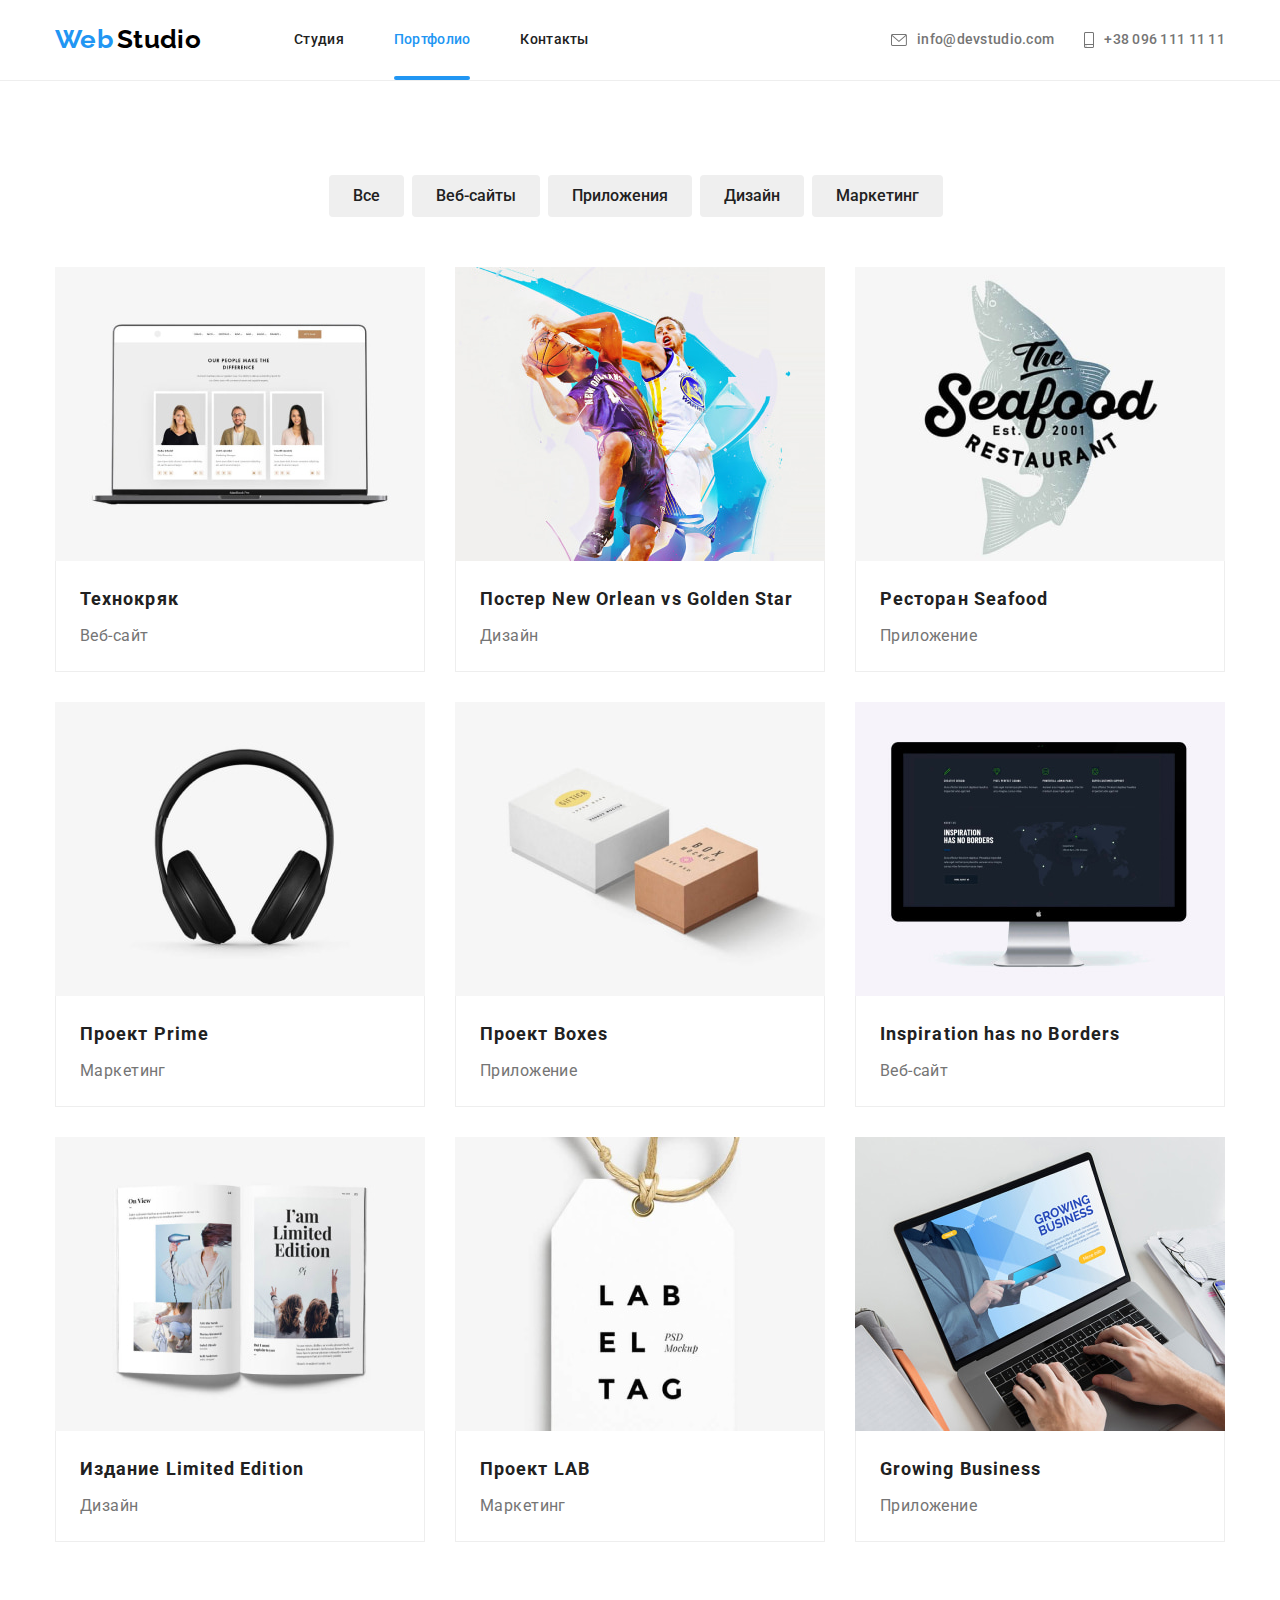
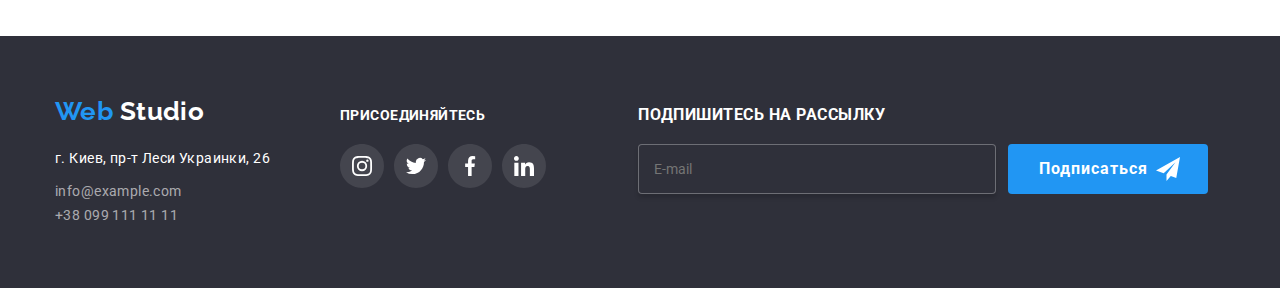
==== portfolio.html @ 49bd0e89 "25.05" ====
<!DOCTYPE html>
<html lang="ru">
<head>
    <!--  -->
    <meta charset="UTF-8">
    <meta http-equiv="X-UA-Compatible" content="IE=edge">
    <meta name="viewport" content="width=device-width, initial-scale=1.0">
    <title>portfolio</title>
    <link rel="preconnect" href="https://fonts.googleapis.com">
    <link rel="preconnect" href="https://fonts.gstatic.com" crossorigin>
    <link href="https://fonts.googleapis.com/css2?family=Roboto:wght@400;500;700;900&display=swap" rel="stylesheet">
    <link href="https://fonts.googleapis.com/css2?family=Raleway:wght@700&family=Roboto:wght@400;500;700;900&display=swap"
        rel="stylesheet">
    <link rel="stylesheet" href="https://cdnjs.cloudflare.com/ajax/libs/modern-normalize/1.1.0/modern-normalize.min.css">
    <link rel="stylesheet" href="./css/main.min.css">
</head>
<body>
    <header class="header">
        <div class="header__conteiner">
            <nav class="nav-head">
                <a class="logo" href="https://www.google.com/">
                    <span class="logo__web">Web</span>
                    <span class="logo__studio">Studio</span></a>
    
                <ul class="site-nav">
                    <li class="site-nav__item"> <a href="./index.html" class="link site-nav__link">Студия</a></li>
                    <li class="site-nav__item"> <a href="#" class=" site-nav__link site-nav__link--current">Портфолио</a></li>
                    <li class="site-nav__item"> <a href="https://www.google.com/" class="link site-nav__link">Контакты</a></li>
                </ul>
            </nav>
    
            <ul class="contacts-header list ">
                <li class="contacts-header__item">
                    <a href="mailto:info@devstudio.com" class=" contacts-header__link">
    
                        <svg class="contacts-header__icon" width="16px" height="12px">
                            <use href="./icon/sprite.svg#icon-mail">
    
                            </use>
                        </svg>
                        info@devstudio.com</a>
    
                </li>
    
                <li class="item">
    
                    <a href="tel:+380961111111" class="contacts-header__link">
                        <svg class="contacts-header__icon" width="10px" height="16px">
                            <use href="./icon/sprite.svg#icon-smartphone">
    
                            </use>
                        </svg>
                        +38 096 111 11 11</a>
    
                </li>
            </ul>
        </div>
    </header>
    <main>
        <!--nav-button-->
        <section class="section">
            <div class="conteiner">
            <h1 class="invisible-header">Nav-button</h1>
            <!-- <div class="flex-container"> -->
            <ul class=" portfolio-nav list">
                <li class="portfolio-nav__item"><button type="button" class="button  portfolio-nav__btn">Все</button> </li>
                <li class="portfolio-nav__item"><button type="button" class="button  portfolio-nav__btn">Веб-сайты</button></li>
                <li class="portfolio-nav__item"><button type="button" class="button  portfolio-nav__btn">Приложения</button></li>
                <li class="portfolio-nav__item"><button type="button" class="button  portfolio-nav__btn">Дизайн</button></li>
                <li class="portfolio-nav__item"><button type="button" class="button  portfolio-nav__btn">Маркетинг</button></li>
            </ul>
        <!--progects-->
            <ul class="progects list">
                <li class="progects__item">
                    <a class="progects__links" href="">
                    <div class="absolt">
                        <img src="./images/tech-crack.jpg" width="370" alt="Laptop">
                            <p class="absolt__text">Ресурс предлагает комплексные предложения с разным уровнем функционала и сервисов. Все это позволит
                                посетителю получить
                                исчерпывающие сведения о компании или частном лице.</p>
                    </div>
                    <div class="card-text">
                    <h2 class="card-text__title">Технокряк</h2>
                    <p class="card-text__text ">Веб-сайт</p>
                    </div>
                    </a>
                </li>

                <li class="progects__item">
                    <a class="progects__links" href="">
                    <div class="absolt">
                    <img src="./images/poster.jpg" width="370" alt="Basketball team poster ">
                <p class="absolt__text">Ресурс предлагает комплексные предложения с разным уровнем функционала и сервисов. Все это
                    позволит
                    посетителю получить
                    исчерпывающие сведения о компании или частном лице.</p>
                </div>
                <div class="card-text">
                        <h2 class="card-text__title">Постер New Orlean vs Golden Star</h2>
                    <p class="card-text__text">Дизайн</p>
                </div></a>
                </li>
                
                <li class="progects__item">
                    <a class="progects__links" href="">
                    <div class="absolt">
                    <img src="./images/restoran.jpg" width="370" alt="restoran-app">
                <p class="absolt__text">Ресурс предлагает комплексные предложения с разным уровнем функционала и сервисов. Все это
                    позволит
                    посетителю получить
                    исчерпывающие сведения о компании или частном лице.</p>
                </div>
                <div class="card-text">
                        <h2 class="card-text__title">Ресторан Seafood</h2>
                    <p class="card-text__text">Приложение</p>
                </div></a>
                </li>
                
                <li class="progects__item">
                    <a class="progects__links" href="">
                    <div class="absolt">
                    <img src="./images/progect-prime.jpg" width="370" alt="headphones">
                    <p class="absolt__text">Ресурс предлагает комплексные предложения с разным уровнем функционала и сервисов. Все это
                        позволит
                        посетителю получить
                        исчерпывающие сведения о компании или частном лице.</p>
                    </div>
                    <div class="card-text">
                        <h2 class="card-text__title">Проект Prime</h2>
                    <p class="card-text__text">Маркетинг</p>
                </div></a>
                </li>
                
                <li class="progects__item">
                    <a class="progects__links" href="">
                    <div class="absolt">
                    <img src="./images/progect-boxes.jpg" width="370" alt="Boxes">
                    <p class="absolt__text">Ресурс предлагает комплексные предложения с разным уровнем функционала и сервисов. Все это
                        позволит
                        посетителю получить
                        исчерпывающие сведения о компании или частном лице.</p>
                    </div>
                    
                        <div class="card-text">
                        <h2 class="card-text__title">Проект Boxes</h2>
                    <p class="card-text__text">Приложение</p>
                </div></a>
                </li>
                
                <li class="progects__item">
                    <a class="progects__links" href="">
                    <div class="absolt">
                    <img src="./images/inspiration.jpg" width="370" alt="Imac">
                    <p class="absolt__text">Ресурс предлагает комплексные предложения с разным уровнем функционала и сервисов. Все это
                        позволит
                        посетителю получить
                        исчерпывающие сведения о компании или частном лице.</p>
                    </div>
                    <div class="card-text">
                        <h2 class="card-text__title">Inspiration has no Borders</h2>
                    <p class="card-text__text">Веб-сайт</p>
                </div></a>
                </li>
                
                <li class="progects__item">
                    <a class="progects__links" href="">
                    <div class="absolt">
                   <img src="./images/edition-limited.jpg" width="370" alt="Book">
                    <p class="absolt__text">Ресурс предлагает комплексные предложения с разным уровнем функционала и сервисов. Все это
                        позволит
                        посетителю получить
                        исчерпывающие сведения о компании или частном лице.</p>
                    </div>
                    <div class="card-text">
                        <h2 class="card-text__title">Издание Limited Edition</h2>
                    <p class="card-text__text">Дизайн</p>
                </div></a>
                </li>
                
                <li class="progects__item">
                    <a class="progects__links" href="">
                    <div class="absolt">
                    <img src="./images/project-lab.jpg" width="370" alt="Tag">
                <p class="absolt__text">Ресурс предлагает комплексные предложения с разным уровнем функционала и сервисов. Все это
                    позволит
                    посетителю получить
                    исчерпывающие сведения о компании или частном лице.</p>
                </div>
                    <div class="card-text">
                        <h2 class="card-text__title">Проект LAB</h2>
                    <p class="card-text__text">Маркетинг</p>
                </div></a>
                </li>
                
                <li class="progects__item">
                    <a class="progects__links" href="">
                    <div class="absolt">
                    <img src="./images/gro-bes.jpg" width="370" alt="Lapto and hands">
                    <p class="absolt__text">Ресурс предлагает комплексные предложения с разным уровнем функционала и сервисов. Все это
                        позволит
                        посетителю получить
                        исчерпывающие сведения о компании или частном лице.</p>
                    </div>
                    <div class="card-text">
                        <h2 class="card-text__title">Growing Business</h2>
                    <p class="card-text__text">Приложение</p>
                </div></a>
                </li>
            </ul>
            
            </div>
            </section>
        </main>

<footer class="footer-bg">
    <div class="conteiner footer-conteiner">
        <div class="footer-bg-flex">
            <a class="logo-fr" href="https://www.google.com/">
                <span class="logo-fr__web--accent">Web</span>
                <span>Studio</span>
            </a>
            <address class="footer-adress">
                <ul class="contacts-list list">
                    <li>
                        <p class="contacts-list__adress">г. Киев, пр-т Леси Украинки, 26</p>
                    </li>
                    <li><a href="mailto:info@example.com" class="contacts-list__contacts">info@example.com</a> </li>
                    <li><a href="tel:+380991111111" class="contacts-list__contacts contacts-list__contacts--tel">+38 099
                            111 11 11</a> </li>
                </ul>
            </address>
        </div>


        <div class="social-footer">
            <h2 class="title-footer">Присоединяйтесь</h2>

            <ul class=" footer-social list">
                <li class="footer-social__item">
                    <svg class="footer-social__icon" width="44px" height="44px">
                        <use href="./icon/sprite.svg#icon-insta-footer">
                        </use>
                    </svg>
                </li>
                <li class="footer-social__item">
                    <svg class="footer-social__icon" width="44px" height="44px">
                        <use href="./icon/sprite.svg#icon-twiter-footer">
                        </use>
                    </svg>
                </li>
                <li class="footer-social__item">
                    <svg class="footer-social__icon" width="44px" height="44px">
                        <use href="./icon/sprite.svg#icon-facebook-footer">
                        </use>
                    </svg>
                </li>
                <li class="footer-social__item">
                    <svg class="footer-social__icon" width="44px" height="44px">
                        <use href="./icon/sprite.svg#icon-linkid-footer">
                        </use>
                    </svg>
                </li>
            </ul>
        </div>
        <div class="subscription-footer">
            <b class="subscription-footer__text">Подпишитесь на рассылку</b>
            <div class="form-footer">
                <form action="subscription">
                    <input type="text" name="name" id="email-ft" placeholder="E-mail" class="form-footer__input" />
                </form>

                <button class="btn-submit-ft" type="submit">Подписаться</button>
                <svg class="btn-submit-ft__icon" width="24px" height="24px">
                    <use href="./icon/sprite.svg#icon-send-new">
                    </use>
                </svg>
            </div>

        </div>
    </div>
</footer>
    
</body>
</html>
---- css/main.min.css ----
:root{--primary-text-color: #757575;--title-text-color: #212121;--accent-text-color: #2196f3;--primary-bg-color: #e5e5e5;--header-bg-color: #ffffff;--logo-text-studio: #000000;--footer-bg-color: #2f303a;--border-color: #eeeeee;--comand-bg-color: #f5f4fa;--hero-bg-color: #c4c4c4;--customers-border-color: #afb1b8;--backdrop-color: #0000001a;--overlay-progects: rgba(33, 150, 243, 0.9)}.conteiner{width:100%;padding-left:15px;padding-right:15px;margin-left:auto;margin-right:auto}@media screen and (min-width: 480px){.conteiner{max-width:480px}}@media screen and (min-width: 768px){.conteiner{max-width:768px}}@media screen and (min-width: 1200px){.conteiner{max-width:1200px}}body{background-color:var(--header-bg-color);color:var(--primary-text-color);font-family:Roboto,sans-serif;font-size:14px;letter-spacing:.03em}.section{padding-top:94px;padding-bottom:94px}@media screen and (min-width: 480px){.section{padding-top:60px;padding-bottom:60px}}@media screen and (min-width: 1200px){.section{padding-top:94px;padding-bottom:94px}}.section__title{margin-bottom:50px;color:var(--title-text-color);font-weight:700;font-size:36px;line-height:1.17}@media screen and (min-width: 480px){.section__title{margin-bottom:30px}}@media screen and (min-width: 768px){.section__title{margin-bottom:30px}}@media screen and (min-width: 480px){.section__title{margin-bottom:50px}}a{text-decoration:none}h1,h2,h3,h4,h5,h6,p{margin:0;padding:0}img{display:block;max-width:100%;height:auto}textarea{resize:none}ul,a{margin:0;padding:0;list-style:none}*,::after,::before{box-sizing:border-box;max-width:100%;height:auto}.hidden{position:absolute;width:1px;height:1px;margin:-1px;border:0;padding:0;white-space:nowarp;clip-path:insert(100%);clip:rect(0 0 0 0);overflow:hidden}.centered{text-align:center}.header{background-color:var(--header-bg-color);border-bottom:1px solid var(--border-color)}.nav-head{display:flex;align-items:center}.header__conteiner{width:1200px;display:flex;align-items:center;padding-left:15px;padding-right:15px;margin-left:auto;margin-right:auto}.logo{padding-top:24px;padding-bottom:25px}.logo .logo__web{display:inline-block;color:var(--accent-text-color);font-family:"Raleway";font-weight:700;font-size:26px;line-height:1.2;text-decoration:none}.logo .logo__studio{color:var(--logo-text-studio);font-family:"Raleway";font-weight:700;font-size:26px;line-height:1.2;text-decoration:none;padding-top:24px;padding-bottom:25px;transition:color 250ms cubic-bezier(0.4, 0, 0.2, 1)}.site-nav{display:flex;margin-left:93px}.site-nav__link{position:relative;display:block;padding-top:32px;padding-bottom:32px;color:var(--title-text-color);font-weight:500;line-height:1.14;letter-spacing:.02em;transition:color 250ms cubic-bezier(0.4, 0, 0.2, 1)}.site-nav__link:hover,.site-nav__link:focus{color:var(--accent-text-color)}.site-nav__link--current{color:var(--accent-text-color)}.site-nav__link::after{content:" ";position:absolute;display:block;bottom:0;right:0;width:100%;height:4px;border-radius:2px;background-color:var(--accent-text-color);opacity:1;transition:opacity 250ms cubic-bezier(0.4, 0, 0.2, 1);visibility:hidden}.site-nav__link--current::after{opacity:1;visibility:visible}.site-nav__item:not(:last-child){margin-right:50px}.contacts-header{display:flex;margin-left:auto}.contacts-header .contacts-header__icon{margin-right:10px}.contacts-header .contacts-header__link{display:flex;align-items:normal;padding-top:20px;padding-bottom:20px;margin-left:30px;fill:var(--primary-text-color);color:var(--primary-text-color);font-weight:500;line-height:1.14;letter-spacing:.02em;transition:fill 250ms cubic-bezier(0.4, 0, 0.2, 1),color 250ms cubic-bezier(0.4, 0, 0.2, 1)}.contacts-header .contacts-header__link:not(:last-child){margin-left:0}.contacts-header .contacts-header__link:hover{color:var(--accent-text-color);fill:var(--accent-text-color)}.contacts-header .contacts-header__link:focus{color:var(--accent-text-color);fill:var(--accent-text-color)}.button{color:var(--title-text-color);cursor:pointer;font-weight:500;font-size:16px;line-height:1.625;border-radius:4px;border-color:rgba(0,0,0,0);transition:background-color 250ms cubic-bezier(0.4, 0, 0.2, 1),color 250ms cubic-bezier(0.4, 0, 0.2, 1)}.button:hover,.button:focus{background-color:var(--accent-text-color);color:var(--header-bg-color);box-shadow:0px 2px 2px 0px rgba(0,0,0,.1215686275);box-shadow:0px 1px 2px 0px rgba(0,0,0,.0784313725);box-shadow:0px 3px 1px 0px rgba(0,0,0,.1019607843)}.portfolio-nav__btn{padding-top:6px;padding-bottom:6px;padding-left:22px;padding-right:22px;margin-bottom:50px}.portfolio-nav__btn:hover{background-color:var(--accent-text-color);color:var(--header-bg-color);box-shadow:0px 2px 2px 0px rgba(0,0,0,.1215686275);box-shadow:0px 1px 2px 0px rgba(0,0,0,.0784313725);box-shadow:0px 3px 1px 0px rgba(0,0,0,.1019607843)}.hero__button{display:flex;flex-direction:row;align-items:flex-start;padding:10px 32px;box-shadow:0px 4px 4px rgba(0,0,0,.15);border-radius:4px;margin-left:auto;margin-right:auto;margin-top:30px;background-color:var(--accent-text-color);color:var(--header-bg-color);border-color:var(--accent-text-color);font-weight:700;font-size:16px;line-height:1.875;border-radius:4px;cursor:pointer;border-color:rgba(0,0,0,0);transition:background-color 250ms cubic-bezier(0.4, 0, 0.2, 1),color 250ms cubic-bezier(0.4, 0, 0.2, 1)}.btn-submit-ft{position:relative;width:200px;height:50px;border-radius:4px;border-color:rgba(0,0,0,0);color:var(--header-bg-color);background-color:var(--accent-text-color);font-weight:700;font-size:16px;line-height:1.875;letter-spacing:.06em;text-align:start;padding-left:29px}.btn-submit-ft__icon{position:absolute;right:28px;fill:var(--header-bg-color)}.btn-modal{position:absolute;top:8px;right:8px;background-color:var(--header-bg-color);border:1px solid rgba(0,0,0,.1019607843);width:30px;height:30px;border-radius:50%;transition:border 250ms cubic-bezier(0.4, 0, 0.2, 1)}.btn-modal__icon{position:absolute;top:50%;width:30px;height:30px;padding:6px;border-radius:17px;fill:var(--logo-text-studio);transform:translate(-50%, -50%);transition:fill 250ms cubic-bezier(0.4, 0, 0.2, 1)}.btn-modal__icon:hover{fill:var(--accent-text-color)}.btn-modal:hover{border:1px solid var(--accent-text-color)}.btn-submit{display:block;border-radius:4px;border-color:rgba(0,0,0,0);color:var(--header-bg-color);background-color:var(--accent-text-color);font-weight:700;font-size:16px;line-height:1.875;letter-spacing:.06em;padding:10px 56px;margin-top:30px;margin-left:auto;margin-right:auto}.hero{background-color:var(--hero-bg-color);text-align:center;background-repeat:no-repeat;background-size:cover;padding-top:200px;padding-bottom:200px;background:rgba(47,48,58,.4);max-width:1600px;height:600px;margin-right:auto;margin-left:auto;background-position:center;background-image:linear-gradient(to right, rgba(47, 48, 58, 0.4), rgba(47, 48, 58, 0.4)),url(../images/bg-image.png)}.hero .hero__title{width:696px;margin:0 auto;color:var(--header-bg-color);font-weight:900;font-size:44px;line-height:1.36;letter-spacing:.06em;text-transform:uppercase}.hero{background-color:var(--hero-bg-color);text-align:center;background-repeat:no-repeat;background-size:cover;padding-top:200px;padding-bottom:200px;background:rgba(47,48,58,.4);max-width:1600px;height:600px;margin-right:auto;margin-left:auto;background-position:center;background-image:linear-gradient(to right, rgba(47, 48, 58, 0.4), rgba(47, 48, 58, 0.4)),url(../images/bg-image.png)}.hero .hero__title{width:696px;margin:0 auto;color:var(--header-bg-color);font-weight:900;font-size:44px;line-height:1.36;letter-spacing:.06em;text-transform:uppercase}.advantage-studio{margin-bottom:-30px}@media screen and (min-width: 768px){.advantage-studio{display:flex;flex-wrap:wrap;margin-left:-30px;margin-bottom:-30px}}.advantage-studio .advantage-studio__item{margin-bottom:30px}@media screen and (min-width: 768px){.advantage-studio .advantage-studio__item{width:calc(50% - 30px);margin-left:30px;margin-bottom:30px}}@media screen and (min-width: 1200px){.advantage-studio .advantage-studio__item{width:calc(25% - 30px);margin-left:30px;margin-bottom:30px}}.advantage-studio .advantage-studio__title{margin-top:30px;margin-bottom:10px;color:var(--title-text-color);font-size:14px;font-weight:700;line-height:1.14;text-transform:uppercase}.advantage-studio .advantage-studio__text{color:var(--primary-text-color);line-height:1.71}.advantage-img{display:flex;justify-content:center;align-items:flex-end;border-radius:4px;background-color:var(--comand-bg-color)}.advantage-img .advantage-img__svg{padding:25px 0}.section--outher-bg{background-color:var(--comand-bg-color)}.team{margin-bottom:-30px}@media screen and (min-width: 768px){.team{display:flex;flex-wrap:wrap;margin-left:-30px;margin-bottom:-30px}}@media screen and (min-width: 1200px){.team{display:flex;flex-wrap:wrap;margin-left:-30px;margin-bottom:-30px}}.team .team__item{width:450px;background:#fff;box-shadow:0px 1px 3px rgba(0,0,0,.12),0px 1px 1px rgba(0,0,0,.14),0px 2px 1px rgba(0,0,0,.2);border-radius:0px 0px 4px 4px;margin-bottom:30px;margin-bottom:30px}.team .team__item:nth-child(n+4){margin-right:0}@media screen and (min-width: 768px){.team .team__item{width:calc(50% - 30px);margin-left:30px;margin-bottom:30px}}@media screen and (min-width: 1200px){.team .team__item{width:calc(25% - 30px);margin-left:30px;margin-bottom:30px}}.team .team__card{padding-top:30px;padding-bottom:30px;padding-left:32px;padding-right:32px}.team .team__title{margin-bottom:4px;color:var(--title-text-color);font-size:18px;font-weight:700;line-height:2;letter-spacing:.06em;text-align:center}.team .team__text{color:var(--primary-text-color);font-size:16px;line-height:1.875;text-align:center}.social{display:flex;justify-content:space-between;margin-left:10px;margin-top:16px;cursor:pointer}.social .social__link{display:flex;justify-content:center;background-color:var(--header-bg-color);width:44px;height:44px;border-radius:20px;margin-right:10px;fill:var(--customers-border-color);transition:background-color 250ms cubic-bezier(0.4, 0, 0.2, 1),fill 250ms cubic-bezier(0.4, 0, 0.2, 1)}.social .social__link:hover{background-color:var(--accent-text-color);fill:var(--header-bg-color)}.social .social__link:last-child{margin-right:0}.customers{margin-bottom:-30px}@media screen and (min-width: 480px){.customers{display:flex;flex-wrap:wrap;margin-left:-30px;margin-bottom:-30px}}@media screen and (min-width: 768px){.customers{display:flex;flex-wrap:wrap;margin-left:-30px;margin-bottom:-30px}}@media screen and (min-width: 1200px){.customers{display:flex;flex-wrap:wrap;margin-left:-30px;margin-bottom:-30px}}.customers .customers__item{margin-bottom:30px}@media screen and (min-width: 480px){.customers .customers__item{width:calc(50% - 30px);margin-left:30px;margin-bottom:30px}}@media screen and (min-width: 768px){.customers .customers__item{width:calc(33.3333333333% - 30px);margin-left:30px;margin-bottom:30px}}@media screen and (min-width: 1200px){.customers .customers__item{width:calc(16.6666666667% - 30px);margin-left:30px;margin-bottom:30px}}.customers .customers__link{width:100%;height:100%;display:flex;align-items:center;margin-right:30px;justify-content:space-around;border:1px solid var(--customers-border-color);border-radius:4px;border-color:var(--customers-border-color);cursor:pointer;fill:var(--customers-border-color);transition:border-color 250ms cubic-bezier(0.4, 0, 0.2, 1),fill 250ms cubic-bezier(0.4, 0, 0.2, 1)}.customers .customers__link:hover,.customers .customers__link:focus{fill:var(--accent-text-color);border-color:var(--accent-text-color)}.customers .customers__logo{fill:var(--customers-border-color);transition:fill 250ms cubic-bezier(0.4, 0, 0.2, 1)}.customers .customers__logo:hover{fill:var(--accent-text-color)}.card-text{padding-left:24px;padding-right:24px;padding-top:20px;padding-bottom:20px;border-left:1px solid var(--border-color);border-right:1px solid var(--border-color);border-bottom:1px solid var(--border-color)}.card-text .card-text__title{margin-bottom:4px;color:var(--title-text-color);font-size:18px;font-weight:700;line-height:2;letter-spacing:.06em}.card-text .card-text__text{color:var(--primary-text-color);font-size:16px;line-height:1.875}.absolt{overflow:hidden;position:relative}.absolt .absolt__text{position:absolute;top:0;left:0;width:100%;height:100%;background-color:var(--overlay-progects);transform:translateY(100%);transition:transform 250ms cubic-bezier(0.4, 0, 0.2, 1);opacity:0;color:var(--header-bg-color);font-size:18px;line-height:1.5555;letter-spacing:.03em;padding:63px 24px 63px 24px}.absolt::before{position:absolute;display:inline-block;background-color:var(--overlay-progects);width:100%;height:100%;opacity:0;transform:translateY(100%);transition:transform 250ms cubic-bezier(0.4, 0, 0.2, 1)}.absolt:hover::before{opacity:1}.absolt:hover.absolt::before{transform:translateY(0)}.progects__links:hover .absolt__text,.progects__links:focus .absolt__text{transform:translateY(0);opacity:1}.progects{display:flex;flex-wrap:wrap;margin-right:-30px;margin-bottom:-30px}.progects__item{position:relative;flex-basis:calc((100% - 60px)/3);margin-right:30px;margin-bottom:30px}.progects__item:nth-child(3n){margin-right:0}.progects__links{display:block;transition:box-shadow 250ms cubic-bezier(0.4, 0, 0.2, 1)}.progects__links:hover{box-shadow:0px 1px 1px rgba(0,0,0,.12),0px 4px 4px rgba(0,0,0,.06),1px 4px 6px rgba(0,0,0,.16)}.portfolio-nav{display:flex;justify-content:center;cursor:pointer}.portfolio-nav .portfolio-nav__item{margin-right:8px}.footer-bg{background-color:var(--footer-bg-color);padding-top:60px;padding-bottom:60px}.logo-fr{color:var(--header-bg-color);font-family:"Raleway";font-weight:700;font-size:26px;line-height:1.2;text-decoration:none}.logo-fr .logo-fr__web--accent{color:var(--accent-text-color)}.footer-adress{margin-top:20px}.contacts-list .contacts-list__adress{color:var(--header-bg-color);font-style:normal;font-size:14px;line-height:1.71;margin-bottom:9px}.contacts-list .contacts-list__contacts{font-style:normal;line-height:1.7;color:rgba(255,255,255,.6);margin-bottom:9px}.contacts-list .contacts-list__contacts--tel{margin-bottom:0}.footer-conteiner{display:flex;align-items:baseline}.footer-list-contacts{display:block;margin-bottom:9px}.invisible-header{display:none}.title-footer{color:var(--header-bg-color);font-style:normal;font-weight:700;font-size:14px;line-height:1.14;letter-spacing:.03em;text-transform:uppercase;margin-bottom:20px}.footer-social{display:flex}.footer-social .footer-social__icon{fill:rgba(255,255,255,.1);transition:fill 250ms cubic-bezier(0.4, 0, 0.2, 1)}.footer-social .footer-social__icon:hover{fill:var(--accent-text-color)}.footer-social .footer-social__item{margin-right:10px}.footer-social .footer-social__item:last-child{margin-right:0}.social-footer{margin-left:70px}.subscription-footer{display:flex;flex-direction:column;margin-left:92px}.subscription-footer .subscription-footer__text{margin-bottom:20px;font-weight:700;font-size:16px;line-height:1.1428;letter-spacing:.03em;text-transform:uppercase;color:var(--header-bg-color)}.form-footer{position:relative;display:flex;align-items:center}.form-footer .form-footer__input{margin-right:12px;width:358px;height:50px;padding:15px 15px 16px;border-radius:4px;color:rgba(255,255,255,.6);background-color:var(--footer-bg-color);border:1px solid rgba(255,255,255,.3019607843);box-shadow:0px 4px 4px 0px rgba(0,0,0,.1490196078)}.backdrop{position:fixed;top:0;left:0;width:100%;height:100%;background-color:var(--backdrop-color);transition:opacity 250ms cubic-bezier(0.4, 0, 0.2, 1)}.backdrop.is-hidden{opacity:0;pointer-events:none}.modal{position:absolute;top:50%;left:50%;transform:translate(-50%, -50%);justify-content:flex-end;min-width:528px;min-height:521px;background-color:var(--header-bg-color);border-radius:4px;padding:40px}.modal .modal__title{display:block;font-size:20px;line-height:1.15;color:var(--title-text-color);margin-bottom:12px;text-align:center}.form{width:448px}.form-field{position:relative;display:flex;flex-direction:column}.form-field .form-field__input{width:100%;height:40px;border:1px solid rgba(33,33,33,.2);border-radius:4px;margin-bottom:10px;padding:11px 12px 11px 40px}.form-field .form-field__input::placeholder{color:var(--primary-text-color)}.form-field .form-field__label{font-size:12px;line-height:1.17;letter-spacing:.01em;margin-bottom:4px;color:var(--primary-text-color)}.form-field .form-field__icon-form{position:absolute;display:inline-block;top:55%;left:12px;transform:translateY(-55%);transition:fill 250ms cubic-bezier(0.4, 0, 0.2, 1)}.form-field:focus-within .form-field__icon-form{fill:var(--accent-text-color)}.form-field:focus-within .form-field__input{border:1px solid var(--accent-text-color)}.form-comment{width:100%;height:120px;border:1px solid rgba(33,33,33,.2);border-radius:4px;padding:16px 12px}.form-input:focus+.form-field input{border-color:var(--accent-text-color)}.form-label a{color:var(--accent-text-color);text-decoration:revert}.checkbox{-webkit-appearance:none;-moz-appearance:none;appearance:none;position:absolute}.icon-checkbox{display:inline-block;margin-right:8px;width:15px;height:16px;border:2px solid var(--title-text-color);border-radius:4px}.checkbox:checked+.icon-checkbox{border-color:var(--accent-text-color);background-size:contain;background-origin:border-box;background-color:var(--accent-text-color);background-image:url(../icon/icon-check-new.svg)}.form-checkbox input[type=checkbox]{width:16px;height:15px}.form-checkbox{display:flex;align-items:center;justify-content:flex-end;margin-top:20px;margin-bottom:30px}.section--no-pading-top{padding-top:0}.direction{display:flex;justify-content:space-between}@media screen and (max-width: 1199px){.direction{display:none}}.direction .direction__item{position:relative;flex-basis:calc((100% - 60px)/3);margin-top:30px}.direction .direction__label{position:absolute;width:370px;height:70px;background-color:rgba(47,48,58,.8);display:block;left:0;bottom:0;padding-top:27px;color:var(--header-bg-color);font-weight:700;line-height:1.1428;text-align:center;letter-spacing:.03em}@media screen and (max-width: 1199px){.section__title--displayNone{display:none}}/*# sourceMappingURL=main.min.css.map */
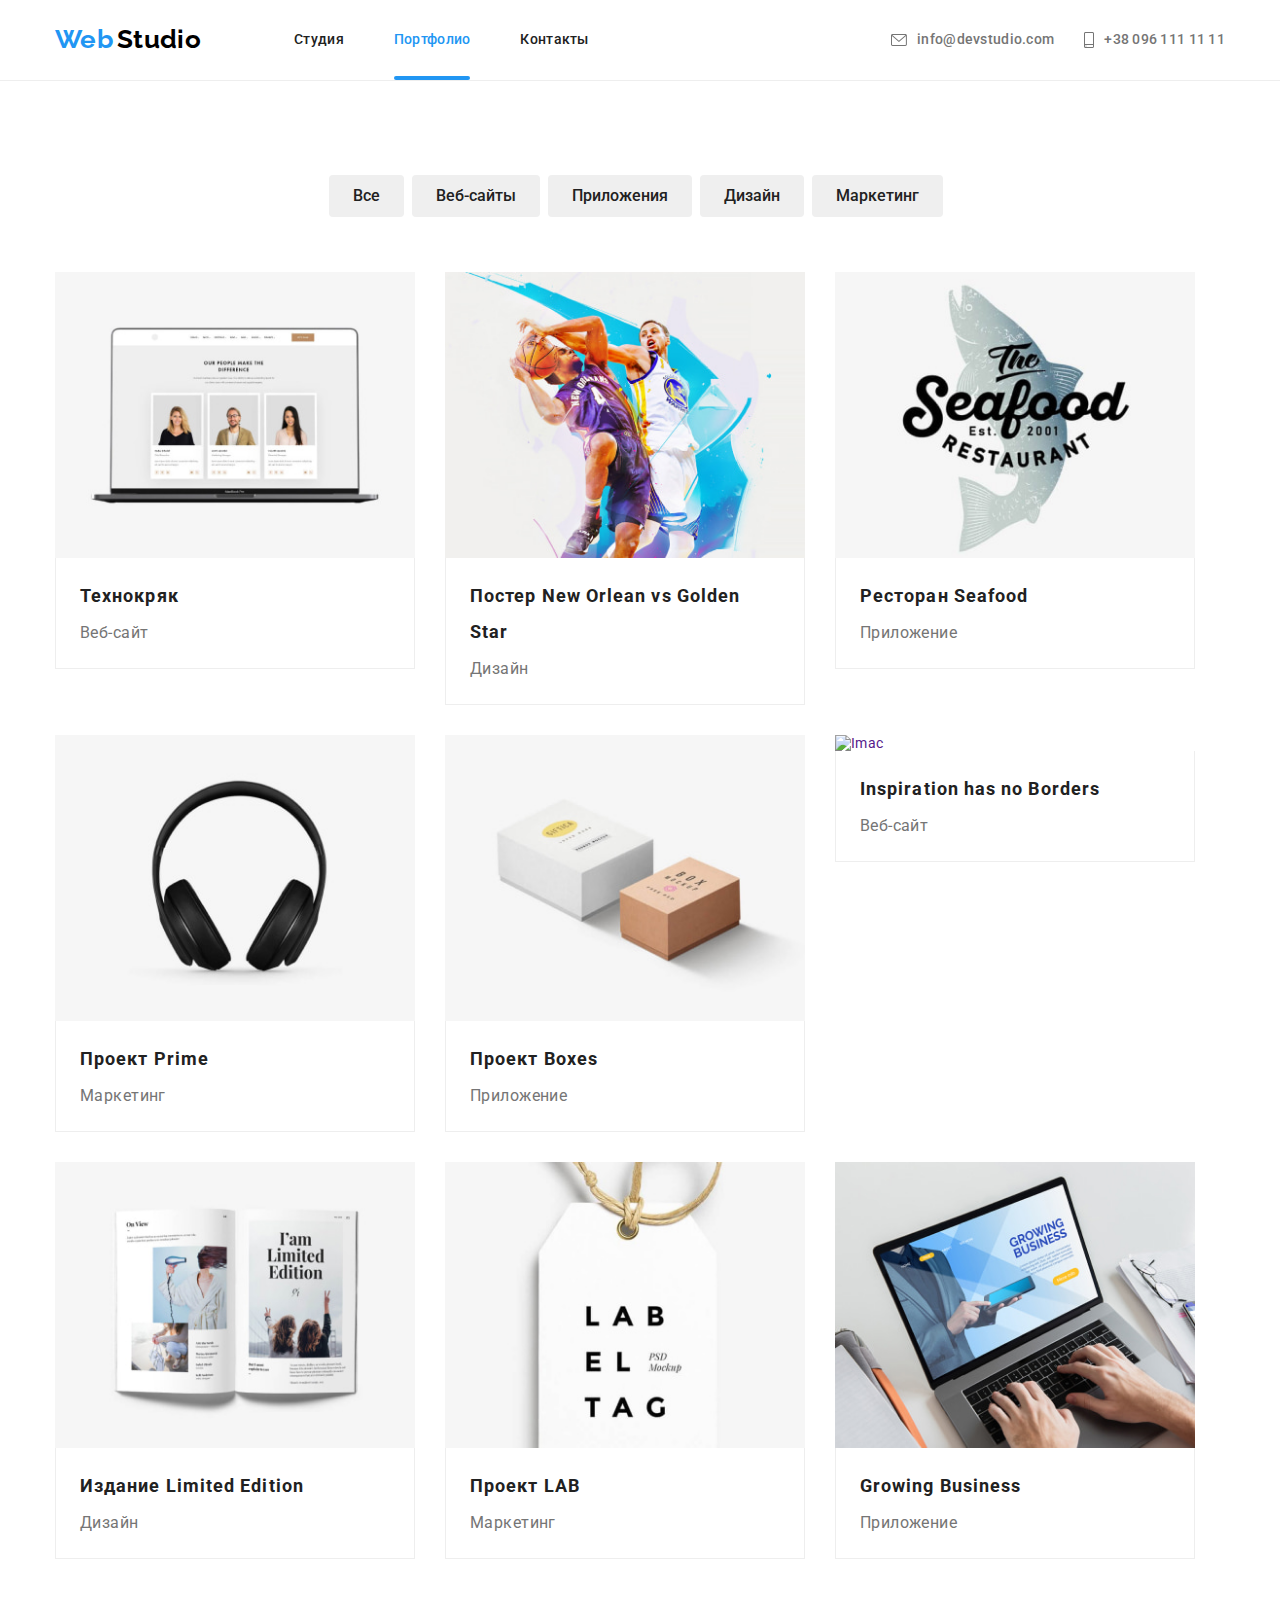
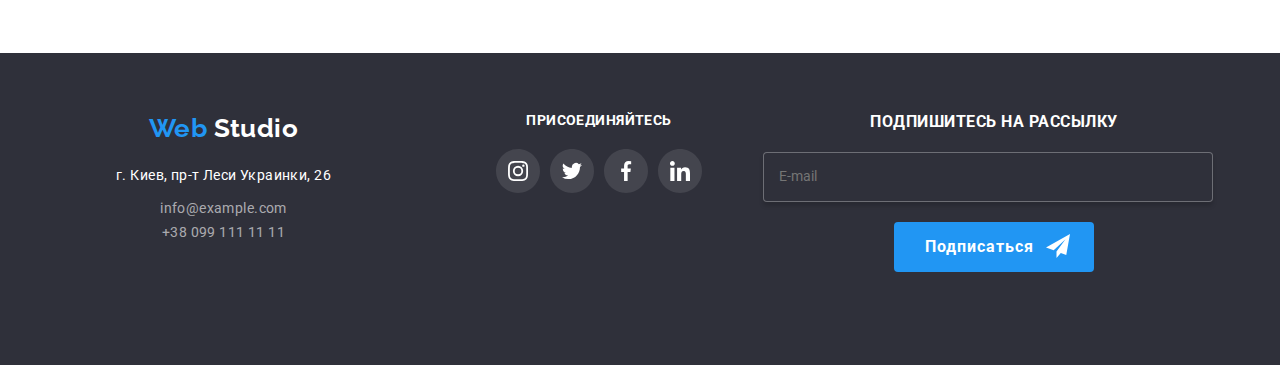
==== commit 2f9ff769: "29.05" ====
--- a/portfolio.html
+++ b/portfolio.html
@@ -16,11 +16,18 @@
 </head>
 <body>
     <header class="header">
-        <div class="header__conteiner">
+        <div class="header__conteiner ">
             <nav class="nav-head">
                 <a class="logo" href="https://www.google.com/">
                     <span class="logo__web">Web</span>
                     <span class="logo__studio">Studio</span></a>
+                    <button class="btn-menu-mob" type="button">
+                        <svg width="40px" height="40px">
+                            <use href="./icon/sprite.svg#icon-menu_40px">
+                    
+                            </use>
+                        </svg>
+                    </button>
     
                 <ul class="site-nav">
                     <li class="site-nav__item"> <a href="./index.html" class="link site-nav__link">Студия</a></li>
@@ -62,19 +69,23 @@
             <div class="conteiner">
             <h1 class="invisible-header">Nav-button</h1>
             <!-- <div class="flex-container"> -->
-            <ul class=" portfolio-nav list">
+            <ul class=" portfolio-nav">
                 <li class="portfolio-nav__item"><button type="button" class="button  portfolio-nav__btn">Все</button> </li>
                 <li class="portfolio-nav__item"><button type="button" class="button  portfolio-nav__btn">Веб-сайты</button></li>
                 <li class="portfolio-nav__item"><button type="button" class="button  portfolio-nav__btn">Приложения</button></li>
                 <li class="portfolio-nav__item"><button type="button" class="button  portfolio-nav__btn">Дизайн</button></li>
                 <li class="portfolio-nav__item"><button type="button" class="button  portfolio-nav__btn">Маркетинг</button></li>
             </ul>
-        <!--progects-->
-            <ul class="progects list">
-                <li class="progects__item">
-                    <a class="progects__links" href="">
-                    <div class="absolt">
-                        <img src="./images/tech-crack.jpg" width="370" alt="Laptop">
+        <!-- progects-->
+             <ul class="progects">
+                <li class="progects__item">
+                    <a class="progects__links" href="">
+                    <div class="absolt">
+                        <img
+                        srcset="./images/tech-crack.jpg  1x,
+                        ./images/tech-crack-2x.jpg  2x
+                        " 
+                        src="./images/tech-crack.jpg" width="370" alt="Laptop">
                             <p class="absolt__text">Ресурс предлагает комплексные предложения с разным уровнем функционала и сервисов. Все это позволит
                                 посетителю получить
                                 исчерпывающие сведения о компании или частном лице.</p>
@@ -89,7 +100,11 @@
                 <li class="progects__item">
                     <a class="progects__links" href="">
                     <div class="absolt">
-                    <img src="./images/poster.jpg" width="370" alt="Basketball team poster ">
+                    <img 
+                    srcset="./images/poster.jpg  1x,
+                        ./images/poster-2x.jpg  2x
+                        " 
+                    src="./images/poster.jpg" width="370" alt="Basketball team poster ">
                 <p class="absolt__text">Ресурс предлагает комплексные предложения с разным уровнем функционала и сервисов. Все это
                     позволит
                     посетителю получить
@@ -104,7 +119,11 @@
                 <li class="progects__item">
                     <a class="progects__links" href="">
                     <div class="absolt">
-                    <img src="./images/restoran.jpg" width="370" alt="restoran-app">
+                    <img 
+                    srcset="./images/restoran.jpg  1x,
+                        ./images/seafood-2x.jpg  2x
+                        " 
+                    src="./images/restoran.jpg" width="370" alt="restoran-app">
                 <p class="absolt__text">Ресурс предлагает комплексные предложения с разным уровнем функционала и сервисов. Все это
                     позволит
                     посетителю получить
@@ -119,7 +138,11 @@
                 <li class="progects__item">
                     <a class="progects__links" href="">
                     <div class="absolt">
-                    <img src="./images/progect-prime.jpg" width="370" alt="headphones">
+                    <img 
+                    srcset="./images/progect-prime.jpg  1x,
+                        ./images/prime-2x.jpg  2x
+                        " 
+                    src="./images/progect-prime.jpg" width="370" alt="headphones">
                     <p class="absolt__text">Ресурс предлагает комплексные предложения с разным уровнем функционала и сервисов. Все это
                         позволит
                         посетителю получить
@@ -134,7 +157,11 @@
                 <li class="progects__item">
                     <a class="progects__links" href="">
                     <div class="absolt">
-                    <img src="./images/progect-boxes.jpg" width="370" alt="Boxes">
+                    <img 
+                    srcset="./images/progect-boxes.jpg  1x,
+                        ./images/boxes-2x.jpg  2x
+                        " 
+                    src="./images/progect-boxes.jpg" width="370" alt="Boxes">
                     <p class="absolt__text">Ресурс предлагает комплексные предложения с разным уровнем функционала и сервисов. Все это
                         позволит
                         посетителю получить
@@ -150,7 +177,11 @@
                 <li class="progects__item">
                     <a class="progects__links" href="">
                     <div class="absolt">
-                    <img src="./images/inspiration.jpg" width="370" alt="Imac">
+                    <img 
+                    srcset="./images/Inspiration.jpg  1x,
+                        ./images/inspir-2x.jpg  2x
+                        " 
+                    src="./images/inspiration.jpg" width="370" alt="Imac">
                     <p class="absolt__text">Ресурс предлагает комплексные предложения с разным уровнем функционала и сервисов. Все это
                         позволит
                         посетителю получить
@@ -165,7 +196,11 @@
                 <li class="progects__item">
                     <a class="progects__links" href="">
                     <div class="absolt">
-                   <img src="./images/edition-limited.jpg" width="370" alt="Book">
+                   <img 
+                   srcset="./images/edition-limited.jpg  1x,
+                        ./images/limited-2x.jpg  2x
+                        " 
+                   src="./images/edition-limited.jpg" width="370" alt="Book">
                     <p class="absolt__text">Ресурс предлагает комплексные предложения с разным уровнем функционала и сервисов. Все это
                         позволит
                         посетителю получить
@@ -180,7 +215,11 @@
                 <li class="progects__item">
                     <a class="progects__links" href="">
                     <div class="absolt">
-                    <img src="./images/project-lab.jpg" width="370" alt="Tag">
+                    <img 
+                    srcset="./images/project-lab.jpg  1x,
+                        ./images/lab-2x.jpg  2x
+                        " 
+                    src="./images/project-lab.jpg" width="370" alt="Tag">
                 <p class="absolt__text">Ресурс предлагает комплексные предложения с разным уровнем функционала и сервисов. Все это
                     позволит
                     посетителю получить
@@ -195,7 +234,11 @@
                 <li class="progects__item">
                     <a class="progects__links" href="">
                     <div class="absolt">
-                    <img src="./images/gro-bes.jpg" width="370" alt="Lapto and hands">
+                    <img 
+                    srcset="./images/gro-bes.jpg  1x,
+                        ./images/growing-2x.jpg  2x
+                        " 
+                    src="./images/gro-bes.jpg" width="370" alt="Lapto and hands">
                     <p class="absolt__text">Ресурс предлагает комплексные предложения с разным уровнем функционала и сервисов. Все это
                         позволит
                         посетителю получить
@@ -214,54 +257,58 @@
 
 <footer class="footer-bg">
     <div class="conteiner footer-conteiner">
-        <div class="footer-bg-flex">
-            <a class="logo-fr" href="https://www.google.com/">
-                <span class="logo-fr__web--accent">Web</span>
-                <span>Studio</span>
-            </a>
-            <address class="footer-adress">
-                <ul class="contacts-list list">
-                    <li>
-                        <p class="contacts-list__adress">г. Киев, пр-т Леси Украинки, 26</p>
+        <div class="footer-tablet">
+            <div class="footer-bg-flex">
+                <a class="logo-fr" href="https://www.google.com/">
+                    <span class="logo-fr__web--accent">Web</span>
+                    <span>Studio</span>
+                </a>
+                <address class="footer-adress">
+                    <ul class="contacts-list list">
+                        <li>
+                            <p class="contacts-list__adress">г. Киев, пр-т Леси Украинки, 26</p>
+                        </li>
+                        <li><a href="mailto:info@example.com" class="contacts-list__contacts">info@example.com</a> </li>
+                        <li><a href="tel:+380991111111" class="contacts-list__contacts contacts-list__contacts--tel">+38
+                                099 111 11
+                                11</a> </li>
+                    </ul>
+                </address>
+            </div>
+
+
+            <div class="social-footer">
+                <h2 class="title-footer">Присоединяйтесь</h2>
+
+                <ul class=" footer-social list">
+                    <li class="footer-social__item">
+                        <svg class="footer-social__icon" width="44px" height="44px">
+                            <use href="./icon/sprite.svg#icon-insta-footer">
+                            </use>
+                        </svg>
                     </li>
-                    <li><a href="mailto:info@example.com" class="contacts-list__contacts">info@example.com</a> </li>
-                    <li><a href="tel:+380991111111" class="contacts-list__contacts contacts-list__contacts--tel">+38 099
-                            111 11 11</a> </li>
+                    <li class="footer-social__item">
+                        <svg class="footer-social__icon" width="44px" height="44px">
+                            <use href="./icon/sprite.svg#icon-twiter-footer">
+                            </use>
+                        </svg>
+                    </li>
+                    <li class="footer-social__item">
+                        <svg class="footer-social__icon" width="44px" height="44px">
+                            <use href="./icon/sprite.svg#icon-facebook-footer">
+                            </use>
+                        </svg>
+                    </li>
+                    <li class="footer-social__item">
+                        <svg class="footer-social__icon" width="44px" height="44px">
+                            <use href="./icon/sprite.svg#icon-linkid-footer">
+                            </use>
+                        </svg>
+                    </li>
                 </ul>
-            </address>
+            </div>
         </div>
 
-
-        <div class="social-footer">
-            <h2 class="title-footer">Присоединяйтесь</h2>
-
-            <ul class=" footer-social list">
-                <li class="footer-social__item">
-                    <svg class="footer-social__icon" width="44px" height="44px">
-                        <use href="./icon/sprite.svg#icon-insta-footer">
-                        </use>
-                    </svg>
-                </li>
-                <li class="footer-social__item">
-                    <svg class="footer-social__icon" width="44px" height="44px">
-                        <use href="./icon/sprite.svg#icon-twiter-footer">
-                        </use>
-                    </svg>
-                </li>
-                <li class="footer-social__item">
-                    <svg class="footer-social__icon" width="44px" height="44px">
-                        <use href="./icon/sprite.svg#icon-facebook-footer">
-                        </use>
-                    </svg>
-                </li>
-                <li class="footer-social__item">
-                    <svg class="footer-social__icon" width="44px" height="44px">
-                        <use href="./icon/sprite.svg#icon-linkid-footer">
-                        </use>
-                    </svg>
-                </li>
-            </ul>
-        </div>
         <div class="subscription-footer">
             <b class="subscription-footer__text">Подпишитесь на рассылку</b>
             <div class="form-footer">
--- a/css/main.min.css
+++ b/css/main.min.css
@@ -1 +1 @@
-:root{--primary-text-color: #757575;--title-text-color: #212121;--accent-text-color: #2196f3;--primary-bg-color: #e5e5e5;--header-bg-color: #ffffff;--logo-text-studio: #000000;--footer-bg-color: #2f303a;--border-color: #eeeeee;--comand-bg-color: #f5f4fa;--hero-bg-color: #c4c4c4;--customers-border-color: #afb1b8;--backdrop-color: #0000001a;--overlay-progects: rgba(33, 150, 243, 0.9)}.conteiner{width:100%;padding-left:15px;padding-right:15px;margin-left:auto;margin-right:auto}@media screen and (min-width: 480px){.conteiner{max-width:480px}}@media screen and (min-width: 768px){.conteiner{max-width:768px}}@media screen and (min-width: 1200px){.conteiner{max-width:1200px}}body{background-color:var(--header-bg-color);color:var(--primary-text-color);font-family:Roboto,sans-serif;font-size:14px;letter-spacing:.03em}.section{padding-top:94px;padding-bottom:94px}@media screen and (min-width: 480px){.section{padding-top:60px;padding-bottom:60px}}@media screen and (min-width: 1200px){.section{padding-top:94px;padding-bottom:94px}}.section__title{margin-bottom:50px;color:var(--title-text-color);font-weight:700;font-size:36px;line-height:1.17}@media screen and (min-width: 480px){.section__title{margin-bottom:30px}}@media screen and (min-width: 768px){.section__title{margin-bottom:30px}}@media screen and (min-width: 480px){.section__title{margin-bottom:50px}}a{text-decoration:none}h1,h2,h3,h4,h5,h6,p{margin:0;padding:0}img{display:block;max-width:100%;height:auto}textarea{resize:none}ul,a{margin:0;padding:0;list-style:none}*,::after,::before{box-sizing:border-box;max-width:100%;height:auto}.hidden{position:absolute;width:1px;height:1px;margin:-1px;border:0;padding:0;white-space:nowarp;clip-path:insert(100%);clip:rect(0 0 0 0);overflow:hidden}.centered{text-align:center}.header{background-color:var(--header-bg-color);border-bottom:1px solid var(--border-color)}.nav-head{display:flex;align-items:center}.header__conteiner{width:1200px;display:flex;align-items:center;padding-left:15px;padding-right:15px;margin-left:auto;margin-right:auto}.logo{padding-top:24px;padding-bottom:25px}.logo .logo__web{display:inline-block;color:var(--accent-text-color);font-family:"Raleway";font-weight:700;font-size:26px;line-height:1.2;text-decoration:none}.logo .logo__studio{color:var(--logo-text-studio);font-family:"Raleway";font-weight:700;font-size:26px;line-height:1.2;text-decoration:none;padding-top:24px;padding-bottom:25px;transition:color 250ms cubic-bezier(0.4, 0, 0.2, 1)}.site-nav{display:flex;margin-left:93px}.site-nav__link{position:relative;display:block;padding-top:32px;padding-bottom:32px;color:var(--title-text-color);font-weight:500;line-height:1.14;letter-spacing:.02em;transition:color 250ms cubic-bezier(0.4, 0, 0.2, 1)}.site-nav__link:hover,.site-nav__link:focus{color:var(--accent-text-color)}.site-nav__link--current{color:var(--accent-text-color)}.site-nav__link::after{content:" ";position:absolute;display:block;bottom:0;right:0;width:100%;height:4px;border-radius:2px;background-color:var(--accent-text-color);opacity:1;transition:opacity 250ms cubic-bezier(0.4, 0, 0.2, 1);visibility:hidden}.site-nav__link--current::after{opacity:1;visibility:visible}.site-nav__item:not(:last-child){margin-right:50px}.contacts-header{display:flex;margin-left:auto}.contacts-header .contacts-header__icon{margin-right:10px}.contacts-header .contacts-header__link{display:flex;align-items:normal;padding-top:20px;padding-bottom:20px;margin-left:30px;fill:var(--primary-text-color);color:var(--primary-text-color);font-weight:500;line-height:1.14;letter-spacing:.02em;transition:fill 250ms cubic-bezier(0.4, 0, 0.2, 1),color 250ms cubic-bezier(0.4, 0, 0.2, 1)}.contacts-header .contacts-header__link:not(:last-child){margin-left:0}.contacts-header .contacts-header__link:hover{color:var(--accent-text-color);fill:var(--accent-text-color)}.contacts-header .contacts-header__link:focus{color:var(--accent-text-color);fill:var(--accent-text-color)}.button{color:var(--title-text-color);cursor:pointer;font-weight:500;font-size:16px;line-height:1.625;border-radius:4px;border-color:rgba(0,0,0,0);transition:background-color 250ms cubic-bezier(0.4, 0, 0.2, 1),color 250ms cubic-bezier(0.4, 0, 0.2, 1)}.button:hover,.button:focus{background-color:var(--accent-text-color);color:var(--header-bg-color);box-shadow:0px 2px 2px 0px rgba(0,0,0,.1215686275);box-shadow:0px 1px 2px 0px rgba(0,0,0,.0784313725);box-shadow:0px 3px 1px 0px rgba(0,0,0,.1019607843)}.portfolio-nav__btn{padding-top:6px;padding-bottom:6px;padding-left:22px;padding-right:22px;margin-bottom:50px}.portfolio-nav__btn:hover{background-color:var(--accent-text-color);color:var(--header-bg-color);box-shadow:0px 2px 2px 0px rgba(0,0,0,.1215686275);box-shadow:0px 1px 2px 0px rgba(0,0,0,.0784313725);box-shadow:0px 3px 1px 0px rgba(0,0,0,.1019607843)}.hero__button{display:flex;flex-direction:row;align-items:flex-start;padding:10px 32px;box-shadow:0px 4px 4px rgba(0,0,0,.15);border-radius:4px;margin-left:auto;margin-right:auto;margin-top:30px;background-color:var(--accent-text-color);color:var(--header-bg-color);border-color:var(--accent-text-color);font-weight:700;font-size:16px;line-height:1.875;border-radius:4px;cursor:pointer;border-color:rgba(0,0,0,0);transition:background-color 250ms cubic-bezier(0.4, 0, 0.2, 1),color 250ms cubic-bezier(0.4, 0, 0.2, 1)}.btn-submit-ft{position:relative;width:200px;height:50px;border-radius:4px;border-color:rgba(0,0,0,0);color:var(--header-bg-color);background-color:var(--accent-text-color);font-weight:700;font-size:16px;line-height:1.875;letter-spacing:.06em;text-align:start;padding-left:29px}.btn-submit-ft__icon{position:absolute;right:28px;fill:var(--header-bg-color)}.btn-modal{position:absolute;top:8px;right:8px;background-color:var(--header-bg-color);border:1px solid rgba(0,0,0,.1019607843);width:30px;height:30px;border-radius:50%;transition:border 250ms cubic-bezier(0.4, 0, 0.2, 1)}.btn-modal__icon{position:absolute;top:50%;width:30px;height:30px;padding:6px;border-radius:17px;fill:var(--logo-text-studio);transform:translate(-50%, -50%);transition:fill 250ms cubic-bezier(0.4, 0, 0.2, 1)}.btn-modal__icon:hover{fill:var(--accent-text-color)}.btn-modal:hover{border:1px solid var(--accent-text-color)}.btn-submit{display:block;border-radius:4px;border-color:rgba(0,0,0,0);color:var(--header-bg-color);background-color:var(--accent-text-color);font-weight:700;font-size:16px;line-height:1.875;letter-spacing:.06em;padding:10px 56px;margin-top:30px;margin-left:auto;margin-right:auto}.hero{background-color:var(--hero-bg-color);text-align:center;background-repeat:no-repeat;background-size:cover;padding-top:200px;padding-bottom:200px;background:rgba(47,48,58,.4);max-width:1600px;height:600px;margin-right:auto;margin-left:auto;background-position:center;background-image:linear-gradient(to right, rgba(47, 48, 58, 0.4), rgba(47, 48, 58, 0.4)),url(../images/bg-image.png)}.hero .hero__title{width:696px;margin:0 auto;color:var(--header-bg-color);font-weight:900;font-size:44px;line-height:1.36;letter-spacing:.06em;text-transform:uppercase}.hero{background-color:var(--hero-bg-color);text-align:center;background-repeat:no-repeat;background-size:cover;padding-top:200px;padding-bottom:200px;background:rgba(47,48,58,.4);max-width:1600px;height:600px;margin-right:auto;margin-left:auto;background-position:center;background-image:linear-gradient(to right, rgba(47, 48, 58, 0.4), rgba(47, 48, 58, 0.4)),url(../images/bg-image.png)}.hero .hero__title{width:696px;margin:0 auto;color:var(--header-bg-color);font-weight:900;font-size:44px;line-height:1.36;letter-spacing:.06em;text-transform:uppercase}.advantage-studio{margin-bottom:-30px}@media screen and (min-width: 768px){.advantage-studio{display:flex;flex-wrap:wrap;margin-left:-30px;margin-bottom:-30px}}.advantage-studio .advantage-studio__item{margin-bottom:30px}@media screen and (min-width: 768px){.advantage-studio .advantage-studio__item{width:calc(50% - 30px);margin-left:30px;margin-bottom:30px}}@media screen and (min-width: 1200px){.advantage-studio .advantage-studio__item{width:calc(25% - 30px);margin-left:30px;margin-bottom:30px}}.advantage-studio .advantage-studio__title{margin-top:30px;margin-bottom:10px;color:var(--title-text-color);font-size:14px;font-weight:700;line-height:1.14;text-transform:uppercase}.advantage-studio .advantage-studio__text{color:var(--primary-text-color);line-height:1.71}.advantage-img{display:flex;justify-content:center;align-items:flex-end;border-radius:4px;background-color:var(--comand-bg-color)}.advantage-img .advantage-img__svg{padding:25px 0}.section--outher-bg{background-color:var(--comand-bg-color)}.team{margin-bottom:-30px}@media screen and (min-width: 768px){.team{display:flex;flex-wrap:wrap;margin-left:-30px;margin-bottom:-30px}}@media screen and (min-width: 1200px){.team{display:flex;flex-wrap:wrap;margin-left:-30px;margin-bottom:-30px}}.team .team__item{width:450px;background:#fff;box-shadow:0px 1px 3px rgba(0,0,0,.12),0px 1px 1px rgba(0,0,0,.14),0px 2px 1px rgba(0,0,0,.2);border-radius:0px 0px 4px 4px;margin-bottom:30px;margin-bottom:30px}.team .team__item:nth-child(n+4){margin-right:0}@media screen and (min-width: 768px){.team .team__item{width:calc(50% - 30px);margin-left:30px;margin-bottom:30px}}@media screen and (min-width: 1200px){.team .team__item{width:calc(25% - 30px);margin-left:30px;margin-bottom:30px}}.team .team__card{padding-top:30px;padding-bottom:30px;padding-left:32px;padding-right:32px}.team .team__title{margin-bottom:4px;color:var(--title-text-color);font-size:18px;font-weight:700;line-height:2;letter-spacing:.06em;text-align:center}.team .team__text{color:var(--primary-text-color);font-size:16px;line-height:1.875;text-align:center}.social{display:flex;justify-content:space-between;margin-left:10px;margin-top:16px;cursor:pointer}.social .social__link{display:flex;justify-content:center;background-color:var(--header-bg-color);width:44px;height:44px;border-radius:20px;margin-right:10px;fill:var(--customers-border-color);transition:background-color 250ms cubic-bezier(0.4, 0, 0.2, 1),fill 250ms cubic-bezier(0.4, 0, 0.2, 1)}.social .social__link:hover{background-color:var(--accent-text-color);fill:var(--header-bg-color)}.social .social__link:last-child{margin-right:0}.customers{margin-bottom:-30px}@media screen and (min-width: 480px){.customers{display:flex;flex-wrap:wrap;margin-left:-30px;margin-bottom:-30px}}@media screen and (min-width: 768px){.customers{display:flex;flex-wrap:wrap;margin-left:-30px;margin-bottom:-30px}}@media screen and (min-width: 1200px){.customers{display:flex;flex-wrap:wrap;margin-left:-30px;margin-bottom:-30px}}.customers .customers__item{margin-bottom:30px}@media screen and (min-width: 480px){.customers .customers__item{width:calc(50% - 30px);margin-left:30px;margin-bottom:30px}}@media screen and (min-width: 768px){.customers .customers__item{width:calc(33.3333333333% - 30px);margin-left:30px;margin-bottom:30px}}@media screen and (min-width: 1200px){.customers .customers__item{width:calc(16.6666666667% - 30px);margin-left:30px;margin-bottom:30px}}.customers .customers__link{width:100%;height:100%;display:flex;align-items:center;margin-right:30px;justify-content:space-around;border:1px solid var(--customers-border-color);border-radius:4px;border-color:var(--customers-border-color);cursor:pointer;fill:var(--customers-border-color);transition:border-color 250ms cubic-bezier(0.4, 0, 0.2, 1),fill 250ms cubic-bezier(0.4, 0, 0.2, 1)}.customers .customers__link:hover,.customers .customers__link:focus{fill:var(--accent-text-color);border-color:var(--accent-text-color)}.customers .customers__logo{fill:var(--customers-border-color);transition:fill 250ms cubic-bezier(0.4, 0, 0.2, 1)}.customers .customers__logo:hover{fill:var(--accent-text-color)}.card-text{padding-left:24px;padding-right:24px;padding-top:20px;padding-bottom:20px;border-left:1px solid var(--border-color);border-right:1px solid var(--border-color);border-bottom:1px solid var(--border-color)}.card-text .card-text__title{margin-bottom:4px;color:var(--title-text-color);font-size:18px;font-weight:700;line-height:2;letter-spacing:.06em}.card-text .card-text__text{color:var(--primary-text-color);font-size:16px;line-height:1.875}.absolt{overflow:hidden;position:relative}.absolt .absolt__text{position:absolute;top:0;left:0;width:100%;height:100%;background-color:var(--overlay-progects);transform:translateY(100%);transition:transform 250ms cubic-bezier(0.4, 0, 0.2, 1);opacity:0;color:var(--header-bg-color);font-size:18px;line-height:1.5555;letter-spacing:.03em;padding:63px 24px 63px 24px}.absolt::before{position:absolute;display:inline-block;background-color:var(--overlay-progects);width:100%;height:100%;opacity:0;transform:translateY(100%);transition:transform 250ms cubic-bezier(0.4, 0, 0.2, 1)}.absolt:hover::before{opacity:1}.absolt:hover.absolt::before{transform:translateY(0)}.progects__links:hover .absolt__text,.progects__links:focus .absolt__text{transform:translateY(0);opacity:1}.progects{display:flex;flex-wrap:wrap;margin-right:-30px;margin-bottom:-30px}.progects__item{position:relative;flex-basis:calc((100% - 60px)/3);margin-right:30px;margin-bottom:30px}.progects__item:nth-child(3n){margin-right:0}.progects__links{display:block;transition:box-shadow 250ms cubic-bezier(0.4, 0, 0.2, 1)}.progects__links:hover{box-shadow:0px 1px 1px rgba(0,0,0,.12),0px 4px 4px rgba(0,0,0,.06),1px 4px 6px rgba(0,0,0,.16)}.portfolio-nav{display:flex;justify-content:center;cursor:pointer}.portfolio-nav .portfolio-nav__item{margin-right:8px}.footer-bg{background-color:var(--footer-bg-color);padding-top:60px;padding-bottom:60px}.logo-fr{color:var(--header-bg-color);font-family:"Raleway";font-weight:700;font-size:26px;line-height:1.2;text-decoration:none}.logo-fr .logo-fr__web--accent{color:var(--accent-text-color)}.footer-adress{margin-top:20px}.contacts-list .contacts-list__adress{color:var(--header-bg-color);font-style:normal;font-size:14px;line-height:1.71;margin-bottom:9px}.contacts-list .contacts-list__contacts{font-style:normal;line-height:1.7;color:rgba(255,255,255,.6);margin-bottom:9px}.contacts-list .contacts-list__contacts--tel{margin-bottom:0}.footer-conteiner{display:flex;align-items:baseline}.footer-list-contacts{display:block;margin-bottom:9px}.invisible-header{display:none}.title-footer{color:var(--header-bg-color);font-style:normal;font-weight:700;font-size:14px;line-height:1.14;letter-spacing:.03em;text-transform:uppercase;margin-bottom:20px}.footer-social{display:flex}.footer-social .footer-social__icon{fill:rgba(255,255,255,.1);transition:fill 250ms cubic-bezier(0.4, 0, 0.2, 1)}.footer-social .footer-social__icon:hover{fill:var(--accent-text-color)}.footer-social .footer-social__item{margin-right:10px}.footer-social .footer-social__item:last-child{margin-right:0}.social-footer{margin-left:70px}.subscription-footer{display:flex;flex-direction:column;margin-left:92px}.subscription-footer .subscription-footer__text{margin-bottom:20px;font-weight:700;font-size:16px;line-height:1.1428;letter-spacing:.03em;text-transform:uppercase;color:var(--header-bg-color)}.form-footer{position:relative;display:flex;align-items:center}.form-footer .form-footer__input{margin-right:12px;width:358px;height:50px;padding:15px 15px 16px;border-radius:4px;color:rgba(255,255,255,.6);background-color:var(--footer-bg-color);border:1px solid rgba(255,255,255,.3019607843);box-shadow:0px 4px 4px 0px rgba(0,0,0,.1490196078)}.backdrop{position:fixed;top:0;left:0;width:100%;height:100%;background-color:var(--backdrop-color);transition:opacity 250ms cubic-bezier(0.4, 0, 0.2, 1)}.backdrop.is-hidden{opacity:0;pointer-events:none}.modal{position:absolute;top:50%;left:50%;transform:translate(-50%, -50%);justify-content:flex-end;min-width:528px;min-height:521px;background-color:var(--header-bg-color);border-radius:4px;padding:40px}.modal .modal__title{display:block;font-size:20px;line-height:1.15;color:var(--title-text-color);margin-bottom:12px;text-align:center}.form{width:448px}.form-field{position:relative;display:flex;flex-direction:column}.form-field .form-field__input{width:100%;height:40px;border:1px solid rgba(33,33,33,.2);border-radius:4px;margin-bottom:10px;padding:11px 12px 11px 40px}.form-field .form-field__input::placeholder{color:var(--primary-text-color)}.form-field .form-field__label{font-size:12px;line-height:1.17;letter-spacing:.01em;margin-bottom:4px;color:var(--primary-text-color)}.form-field .form-field__icon-form{position:absolute;display:inline-block;top:55%;left:12px;transform:translateY(-55%);transition:fill 250ms cubic-bezier(0.4, 0, 0.2, 1)}.form-field:focus-within .form-field__icon-form{fill:var(--accent-text-color)}.form-field:focus-within .form-field__input{border:1px solid var(--accent-text-color)}.form-comment{width:100%;height:120px;border:1px solid rgba(33,33,33,.2);border-radius:4px;padding:16px 12px}.form-input:focus+.form-field input{border-color:var(--accent-text-color)}.form-label a{color:var(--accent-text-color);text-decoration:revert}.checkbox{-webkit-appearance:none;-moz-appearance:none;appearance:none;position:absolute}.icon-checkbox{display:inline-block;margin-right:8px;width:15px;height:16px;border:2px solid var(--title-text-color);border-radius:4px}.checkbox:checked+.icon-checkbox{border-color:var(--accent-text-color);background-size:contain;background-origin:border-box;background-color:var(--accent-text-color);background-image:url(../icon/icon-check-new.svg)}.form-checkbox input[type=checkbox]{width:16px;height:15px}.form-checkbox{display:flex;align-items:center;justify-content:flex-end;margin-top:20px;margin-bottom:30px}.section--no-pading-top{padding-top:0}.direction{display:flex;justify-content:space-between}@media screen and (max-width: 1199px){.direction{display:none}}.direction .direction__item{position:relative;flex-basis:calc((100% - 60px)/3);margin-top:30px}.direction .direction__label{position:absolute;width:370px;height:70px;background-color:rgba(47,48,58,.8);display:block;left:0;bottom:0;padding-top:27px;color:var(--header-bg-color);font-weight:700;line-height:1.1428;text-align:center;letter-spacing:.03em}@media screen and (max-width: 1199px){.section__title--displayNone{display:none}}/*# sourceMappingURL=main.min.css.map */+:root{--primary-text-color: #757575;--title-text-color: #212121;--accent-text-color: #2196f3;--primary-bg-color: #e5e5e5;--header-bg-color: #ffffff;--logo-text-studio: #000000;--footer-bg-color: #2f303a;--border-color: #eeeeee;--comand-bg-color: #f5f4fa;--hero-bg-color: #c4c4c4;--customers-border-color: #afb1b8;--backdrop-color: #0000001a;--overlay-progects: rgba(33, 150, 243, 0.9)}.conteiner{width:100%;padding-left:15px;padding-right:15px;margin-left:auto;margin-right:auto}@media screen and (min-width: 480px){.conteiner{max-width:480px}}@media screen and (min-width: 768px){.conteiner{max-width:768px}}@media screen and (min-width: 1200px){.conteiner{max-width:1200px}}body{background-color:var(--header-bg-color);color:var(--primary-text-color);font-family:Roboto,sans-serif;font-size:14px;letter-spacing:.03em}.section{padding-top:94px;padding-bottom:94px}@media screen and (max-width: 480px){.section{padding-top:60px;padding-bottom:60px}}@media screen and (min-width: 480px){.section{padding-top:60px;padding-bottom:60px}}@media screen and (min-width: 1200px){.section{padding-top:94px;padding-bottom:94px}}.section__title{margin-bottom:50px;color:var(--title-text-color);font-weight:700;font-size:36px;line-height:1.17}@media screen and (min-width: 480px){.section__title{margin-bottom:30px}}@media screen and (min-width: 768px){.section__title{margin-bottom:30px}}@media screen and (min-width: 480px){.section__title{margin-bottom:50px}}a{text-decoration:none}h1,h2,h3,h4,h5,h6,p{margin:0;padding:0}img{display:block;width:100%;height:auto}textarea{resize:none}ul,a{margin:0;padding:0;list-style:none}*,::after,::before{box-sizing:border-box;max-width:100%;height:auto}.hidden{position:absolute;width:1px;height:1px;margin:-1px;border:0;padding:0;white-space:nowarp;clip-path:insert(100%);clip:rect(0 0 0 0);overflow:hidden}.centered{text-align:center}.header{background-color:var(--header-bg-color);border-bottom:1px solid var(--border-color)}.nav-head{display:none;display:flex;align-items:center}.header__conteiner{width:1200px;align-items:center;padding-left:15px;padding-right:15px;margin-left:auto;margin-right:auto}@media screen and (min-width: 768px){.header__conteiner{display:flex}}.logo{padding-top:24px;padding-bottom:25px}.logo .logo__web{display:inline-block;color:var(--accent-text-color);font-family:"Raleway";font-weight:700;font-size:26px;line-height:1.2;text-decoration:none}.logo .logo__studio{color:var(--logo-text-studio);font-family:"Raleway";font-weight:700;font-size:26px;line-height:1.2;text-decoration:none;padding-top:24px;padding-bottom:25px;transition:color 250ms cubic-bezier(0.4, 0, 0.2, 1)}.site-nav{display:none}@media screen and (min-width: 768px){.site-nav{display:flex;margin-left:93px}}.site-nav__link{position:relative;display:block;padding-top:32px;padding-bottom:32px;color:var(--title-text-color);font-weight:500;line-height:1.14;letter-spacing:.02em;transition:color 250ms cubic-bezier(0.4, 0, 0.2, 1)}.site-nav__link:hover,.site-nav__link:focus{color:var(--accent-text-color)}.site-nav__link--current{color:var(--accent-text-color)}.site-nav__link::after{content:" ";position:absolute;display:block;bottom:0;right:0;width:100%;height:4px;border-radius:2px;background-color:var(--accent-text-color);opacity:1;transition:opacity 250ms cubic-bezier(0.4, 0, 0.2, 1);visibility:hidden}.site-nav__link--current::after{opacity:1;visibility:visible}.site-nav__item:not(:last-child){margin-right:50px}.contacts-header{display:none;display:flex;margin-left:auto}@media screen and (min-width: 768px){.contacts-header{flex-direction:column}}@media screen and (min-width: 1200px){.contacts-header{flex-direction:row}}.contacts-header .contacts-header__icon{margin-right:10px}.contacts-header .contacts-header__link{display:none}@media screen and (min-width: 768px){.contacts-header .contacts-header__link{display:flex;align-items:normal;padding-bottom:10px;margin-left:30px;fill:var(--primary-text-color);color:var(--primary-text-color);font-weight:500;line-height:1.14;letter-spacing:.02em;transition:fill 250ms cubic-bezier(0.4, 0, 0.2, 1),color 250ms cubic-bezier(0.4, 0, 0.2, 1)}.contacts-header .contacts-header__link:not(:last-child){margin-left:0}.contacts-header .contacts-header__link:hover{color:var(--accent-text-color);fill:var(--accent-text-color)}.contacts-header .contacts-header__link:focus{color:var(--accent-text-color);fill:var(--accent-text-color)}}@media screen and (min-width: 1200px){.contacts-header .contacts-header__link{display:flex;align-items:normal;padding-top:20px;padding-bottom:20px;margin-left:30px;fill:var(--primary-text-color);color:var(--primary-text-color);font-weight:500;line-height:1.14;letter-spacing:.02em;transition:fill 250ms cubic-bezier(0.4, 0, 0.2, 1),color 250ms cubic-bezier(0.4, 0, 0.2, 1)}.contacts-header .contacts-header__link .contacts-header__link:not(:last-child){margin-left:0}.contacts-header .contacts-header__link .contacts-header__link:hover{color:var(--accent-text-color);fill:var(--accent-text-color)}.contacts-header .contacts-header__link .contacts-header__link:focus{color:var(--accent-text-color);fill:var(--accent-text-color)}}.mobile-menu{position:fixed;z-index:1;top:0;left:0;background-color:var(--header-bg-color);width:100vw;height:100vh;padding:10px 15px 48px 40px;overflow-y:auto}.mobile-menu .conteiner{display:flex;flex-direction:column;height:100%;justify-content:space-between}.mobile-menu__link{color:var(--title-text-color);font-weight:500;font-size:40px;line-height:1.175;text-align:center;letter-spacing:.02em}.mobile-menu__item{margin-bottom:32px}.mobile-menu__item:last-child{margin-bottom:0}.mobile-menu__link--current{color:var(--accent-text-color)}.contacts-mob-menu{margin-bottom:64px}.contacts-mob-menu__item{color:var(--primary-text-color);font-weight:500;font-size:34px;line-height:1.1764;letter-spacing:.02em;margin-bottom:30px}.contacts-mob-menu__item:last-child{margin-bottom:0}.contacts-mob-menu__item .contacts-mob-menu__link--accent{color:var(--accent-text-color)}.contacts-mob-menu__item .contacts-mob-menu__link--small{font-weight:500;font-size:24px;line-height:.8571;letter-spacing:.02em}.contacts-mob-menu__link{color:var(--primary-text-color);font-weight:500;font-size:34px;line-height:1.1764;letter-spacing:.02em}.mob-menu-social{display:flex}.mob-menu-social__item{position:relative}.mob-menu-social__item::after{display:block;content:" ";position:absolute;width:22px;height:1px;left:50px;top:10px;border:1px solid rgba(33,33,33,.2);transform:rotate(90deg)}.mob-menu-social__link{color:var(--accent-text-color);font-weight:500;font-size:18px;line-height:1.2222;letter-spacing:.02em;margin-right:20px}.mob-menu-social__link:not(:last-child){margin-right:0}.button{color:var(--title-text-color);cursor:pointer;font-weight:500;font-size:16px;line-height:1.625;border-radius:4px;border-color:rgba(0,0,0,0);transition:background-color 250ms cubic-bezier(0.4, 0, 0.2, 1),color 250ms cubic-bezier(0.4, 0, 0.2, 1)}.button:hover,.button:focus{background-color:var(--accent-text-color);color:var(--header-bg-color);box-shadow:0px 2px 2px 0px rgba(0,0,0,.1215686275);box-shadow:0px 1px 2px 0px rgba(0,0,0,.0784313725);box-shadow:0px 3px 1px 0px rgba(0,0,0,.1019607843)}.btn-menu-mob{display:block;margin-left:auto;background-color:rgba(0,0,0,0);border-color:rgba(0,0,0,0)}@media screen and (min-width: 768px){.btn-menu-mob{display:none}}.btn-menu-close{display:block;margin-left:auto;margin-bottom:30px;background-color:rgba(0,0,0,0);border-color:rgba(0,0,0,0)}.portfolio-nav__btn{padding-top:6px;padding-bottom:6px;padding-left:22px;padding-right:22px;margin-bottom:15px}.portfolio-nav__btn:hover{background-color:var(--accent-text-color);color:var(--header-bg-color);box-shadow:0px 2px 2px 0px rgba(0,0,0,.1215686275);box-shadow:0px 1px 2px 0px rgba(0,0,0,.0784313725);box-shadow:0px 3px 1px 0px rgba(0,0,0,.1019607843)}.hero__button{display:flex;flex-direction:row;align-items:flex-start;padding:10px 32px;box-shadow:0px 4px 4px rgba(0,0,0,.15);border-radius:4px;margin-left:auto;margin-right:auto;margin-top:30px;background-color:var(--accent-text-color);color:var(--header-bg-color);border-color:var(--accent-text-color);font-weight:700;font-size:16px;line-height:1.875;border-radius:4px;cursor:pointer;border-color:rgba(0,0,0,0);transition:background-color 250ms cubic-bezier(0.4, 0, 0.2, 1),color 250ms cubic-bezier(0.4, 0, 0.2, 1)}.btn-submit-ft{position:relative;width:200px;height:50px;border-radius:4px;border-color:rgba(0,0,0,0);color:var(--header-bg-color);background-color:var(--accent-text-color);font-weight:700;font-size:16px;line-height:1.875;letter-spacing:.06em;text-align:start;padding-left:29px}.btn-submit-ft__icon{position:absolute;right:155px;top:82px;fill:var(--header-bg-color)}.btn-modal{position:absolute;top:8px;right:8px;background-color:var(--header-bg-color);border:1px solid rgba(0,0,0,.1019607843);width:30px;height:30px;border-radius:50%;transition:border 250ms cubic-bezier(0.4, 0, 0.2, 1)}.btn-modal__icon{position:absolute;top:50%;width:30px;height:30px;padding:6px;border-radius:17px;fill:var(--logo-text-studio);transform:translate(-50%, -50%);transition:fill 250ms cubic-bezier(0.4, 0, 0.2, 1)}.btn-modal__icon:hover{fill:var(--accent-text-color)}.btn-modal:hover{border:1px solid var(--accent-text-color)}.btn-submit{display:block;border-radius:4px;border-color:rgba(0,0,0,0);color:var(--header-bg-color);background-color:var(--accent-text-color);font-weight:700;font-size:16px;line-height:1.875;letter-spacing:.06em;padding:10px 56px;margin-top:30px;margin-left:auto;margin-right:auto}.hero{background-color:var(--hero-bg-color);text-align:center;padding-top:118px;padding-bottom:118px;background:rgba(47,48,58,.4);max-width:100%;height:400px;margin-right:auto;margin-left:auto;background-repeat:no-repeat;background-size:cover;background-position:center;background-image:linear-gradient(to right, rgba(47, 48, 58, 0.4), rgba(47, 48, 58, 0.4)),url(../../images/overlay-mobile.jpg)}@media(min-device-pixel-ratio: 2),(min-resolution: 192dpi),(min-resolution: 2dppx){.hero{background-image:linear-gradient(to right, rgba(47, 48, 58, 0.4), rgba(47, 48, 58, 0.4)),url(../../images/overlay-mobile-2x.jpg)}}@media screen and (min-width: 768px){.hero{width:768px;height:400px;background-repeat:no-repeat;background-size:cover;background-position:center;background-image:linear-gradient(to right, rgba(47, 48, 58, 0.4), rgba(47, 48, 58, 0.4)),url(../../images/overlay-tablet.jpg)}}@media screen and (min-width: 768px)and (min-device-pixel-ratio: 2),screen and (min-width: 768px)and (min-resolution: 192dpi),screen and (min-width: 768px)and (min-resolution: 2dppx){.hero{background-image:linear-gradient(to right, rgba(47, 48, 58, 0.4), rgba(47, 48, 58, 0.4)),url(../../images/overlay-tablet-2x.jpg)}}@media screen and (min-width: 1200px){.hero{width:1600px;height:600px;padding-top:200px;padding-bottom:200px;background-repeat:no-repeat;background-size:cover;background-position:center;background-image:linear-gradient(to right, rgba(47, 48, 58, 0.4), rgba(47, 48, 58, 0.4)),url(../../images/bg-image.png)}}@media screen and (min-width: 1200px)and (min-device-pixel-ratio: 2),screen and (min-width: 1200px)and (min-resolution: 192dpi),screen and (min-width: 1200px)and (min-resolution: 2dppx){.hero{background-image:linear-gradient(to right, rgba(47, 48, 58, 0.4), rgba(47, 48, 58, 0.4)),url(../../images/overlay-desk-2x.jpg)}}.hero .hero__title{width:360px;margin:0 auto;color:var(--header-bg-color);margin:0 auto;color:var(--header-bg-color);font-weight:900;font-size:26px;line-height:1.36;letter-spacing:.06em;text-transform:uppercase}@media screen and (min-width: 768px){.hero .hero__title{width:360px;height:84px}}@media screen and (min-width: 1200px){.hero .hero__title{width:696px;height:120px;font-weight:900;font-size:44px;line-height:1.3636;text-align:center;letter-spacing:.06em;text-transform:uppercase}}.hero{background-color:var(--hero-bg-color);text-align:center;padding-top:118px;padding-bottom:118px;background:rgba(47,48,58,.4);max-width:100%;height:400px;margin-right:auto;margin-left:auto;background-repeat:no-repeat;background-size:cover;background-position:center;background-image:linear-gradient(to right, rgba(47, 48, 58, 0.4), rgba(47, 48, 58, 0.4)),url(../../images/overlay-mobile.jpg)}@media(min-device-pixel-ratio: 2),(min-resolution: 192dpi),(min-resolution: 2dppx){.hero{background-image:linear-gradient(to right, rgba(47, 48, 58, 0.4), rgba(47, 48, 58, 0.4)),url(../../images/overlay-mobile-2x.jpg)}}@media screen and (min-width: 768px){.hero{width:768px;height:400px;background-repeat:no-repeat;background-size:cover;background-position:center;background-image:linear-gradient(to right, rgba(47, 48, 58, 0.4), rgba(47, 48, 58, 0.4)),url(../../images/overlay-tablet.jpg)}}@media screen and (min-width: 768px)and (min-device-pixel-ratio: 2),screen and (min-width: 768px)and (min-resolution: 192dpi),screen and (min-width: 768px)and (min-resolution: 2dppx){.hero{background-image:linear-gradient(to right, rgba(47, 48, 58, 0.4), rgba(47, 48, 58, 0.4)),url(../../images/overlay-tablet-2x.jpg)}}@media screen and (min-width: 1200px){.hero{width:1600px;height:600px;padding-top:200px;padding-bottom:200px;background-repeat:no-repeat;background-size:cover;background-position:center;background-image:linear-gradient(to right, rgba(47, 48, 58, 0.4), rgba(47, 48, 58, 0.4)),url(../../images/bg-image.png)}}@media screen and (min-width: 1200px)and (min-device-pixel-ratio: 2),screen and (min-width: 1200px)and (min-resolution: 192dpi),screen and (min-width: 1200px)and (min-resolution: 2dppx){.hero{background-image:linear-gradient(to right, rgba(47, 48, 58, 0.4), rgba(47, 48, 58, 0.4)),url(../../images/overlay-desk-2x.jpg)}}.hero .hero__title{width:360px;margin:0 auto;color:var(--header-bg-color);margin:0 auto;color:var(--header-bg-color);font-weight:900;font-size:26px;line-height:1.36;letter-spacing:.06em;text-transform:uppercase}@media screen and (min-width: 768px){.hero .hero__title{width:360px;height:84px}}@media screen and (min-width: 1200px){.hero .hero__title{width:696px;height:120px;font-weight:900;font-size:44px;line-height:1.3636;text-align:center;letter-spacing:.06em;text-transform:uppercase}}.advantage-studio{margin-bottom:-30px}@media screen and (min-width: 768px){.advantage-studio{display:flex;flex-wrap:wrap;margin-left:-30px;margin-bottom:-30px}}.advantage-studio .advantage-studio__item{margin-bottom:30px}@media screen and (min-width: 768px){.advantage-studio .advantage-studio__item{width:calc(50% - 30px);margin-left:30px;margin-bottom:30px}}@media screen and (min-width: 1200px){.advantage-studio .advantage-studio__item{width:calc(25% - 30px);margin-left:30px;margin-bottom:30px}}.advantage-studio .advantage-studio__title{margin-top:30px;margin-bottom:10px;color:var(--title-text-color);font-size:14px;font-weight:700;line-height:1.14;text-transform:uppercase}.advantage-studio .advantage-studio__text{color:var(--primary-text-color);line-height:1.71}.advantage-img{display:flex;justify-content:center;align-items:flex-end;border-radius:4px;background-color:var(--comand-bg-color)}.advantage-img .advantage-img__svg{padding:25px 0}.section--outher-bg{background-color:var(--comand-bg-color)}.team{margin-bottom:-30px}@media screen and (min-width: 768px){.team{display:flex;flex-wrap:wrap;margin-left:-30px;margin-bottom:-30px}}@media screen and (min-width: 1200px){.team{display:flex;flex-wrap:wrap;margin-left:-30px;margin-bottom:-30px}}.team .team__item{width:450px;background:#fff;box-shadow:0px 1px 3px rgba(0,0,0,.12),0px 1px 1px rgba(0,0,0,.14),0px 2px 1px rgba(0,0,0,.2);border-radius:0px 0px 4px 4px;margin-bottom:30px;margin-bottom:30px}.team .team__item:nth-child(n+4){margin-right:0}@media screen and (min-width: 768px){.team .team__item{width:calc(50% - 30px);margin-left:30px;margin-bottom:30px}}@media screen and (min-width: 1200px){.team .team__item{width:calc(25% - 30px);margin-left:30px;margin-bottom:30px}}.team .team__card{padding-top:30px;padding-bottom:30px;padding-left:32px;padding-right:32px}.team .team__title{margin-bottom:4px;color:var(--title-text-color);font-size:18px;font-weight:700;line-height:2;letter-spacing:.06em;text-align:center}.team .team__text{color:var(--primary-text-color);font-size:16px;line-height:1.875;text-align:center}.social{display:flex;justify-content:space-evenly;margin-left:10px;margin-top:16px;cursor:pointer}.social .social__link{display:flex;justify-content:center;background-color:var(--header-bg-color);width:44px;height:44px;border-radius:20px;margin-right:10px;fill:var(--customers-border-color);transition:background-color 250ms cubic-bezier(0.4, 0, 0.2, 1),fill 250ms cubic-bezier(0.4, 0, 0.2, 1)}.social .social__link:hover{background-color:var(--accent-text-color);fill:var(--header-bg-color)}.social .social__link:last-child{margin-right:0}.customers{margin-bottom:-30px}@media screen and (min-width: 480px){.customers{display:flex;flex-wrap:wrap;margin-left:-30px;margin-bottom:-30px}}@media screen and (min-width: 768px){.customers{display:flex;flex-wrap:wrap;margin-left:-30px;margin-bottom:-30px}}@media screen and (min-width: 1200px){.customers{display:flex;flex-wrap:wrap;margin-left:-30px;margin-bottom:-30px}}.customers .customers__item{margin-bottom:30px}@media screen and (min-width: 480px){.customers .customers__item{width:calc(50% - 30px);margin-left:30px;margin-bottom:30px}}@media screen and (min-width: 768px){.customers .customers__item{width:calc(33.3333333333% - 30px);margin-left:30px;margin-bottom:30px}}@media screen and (min-width: 1200px){.customers .customers__item{width:calc(16.6666666667% - 30px);margin-left:30px;margin-bottom:30px}}.customers .customers__link{width:100%;height:100%;display:flex;align-items:center;margin-right:30px;justify-content:space-around;border:1px solid var(--customers-border-color);border-radius:4px;border-color:var(--customers-border-color);cursor:pointer;fill:var(--customers-border-color);transition:border-color 250ms cubic-bezier(0.4, 0, 0.2, 1),fill 250ms cubic-bezier(0.4, 0, 0.2, 1)}.customers .customers__link:hover,.customers .customers__link:focus{fill:var(--accent-text-color);border-color:var(--accent-text-color)}.customers .customers__logo{fill:var(--customers-border-color);transition:fill 250ms cubic-bezier(0.4, 0, 0.2, 1)}.customers .customers__logo:hover{fill:var(--accent-text-color)}.card-text{flex-grow:1;padding-left:24px;padding-right:24px;padding-top:20px;padding-bottom:20px;border-left:1px solid var(--border-color);border-right:1px solid var(--border-color);border-bottom:1px solid var(--border-color)}.card-text .card-text__title{margin-bottom:4px;color:var(--title-text-color);font-size:18px;font-weight:700;line-height:2;letter-spacing:.06em}.card-text .card-text__text{color:var(--primary-text-color);font-size:16px;line-height:1.875}.absolt{overflow:hidden;position:relative}.absolt .absolt__text{position:absolute;top:0;left:0;width:100%;height:100%;background-color:var(--overlay-progects);transform:translateY(100%);transition:transform 250ms cubic-bezier(0.4, 0, 0.2, 1);opacity:0;color:var(--header-bg-color);font-size:18px;line-height:1.5555;letter-spacing:.03em;padding:63px 24px 63px 24px}.absolt::before{position:absolute;display:inline-block;background-color:var(--overlay-progects);width:100%;height:100%;opacity:0;transform:translateY(100%);transition:transform 250ms cubic-bezier(0.4, 0, 0.2, 1)}.absolt:hover::before{opacity:1}.absolt:hover.absolt::before{transform:translateY(0)}.progects__links:hover .absolt__text,.progects__links:focus .absolt__text{transform:translateY(0);opacity:1}@media screen and (min-width: 768px){.progects{display:flex;flex-wrap:wrap;margin-right:-30px;margin-bottom:-30px}}@media screen and (min-width: 1200px){.progects{display:flex;flex-wrap:wrap;margin-right:-30px;margin-bottom:-30px}}.progects__item{position:relative;margin-bottom:30px}@media screen and (min-width: 768px){.progects__item{flex-basis:calc((100% - 60px)/2);margin-right:30px;margin-bottom:30px}}@media screen and (min-width: 1200px){.progects__item{flex-basis:calc((100% - 90px)/3);margin-right:30px;margin-bottom:30px}.progects__item .progects__item:nth-child(3n){margin-right:0}}.progects__links{display:block;transition:box-shadow 250ms cubic-bezier(0.4, 0, 0.2, 1)}.progects__links:hover{box-shadow:0px 1px 1px rgba(0,0,0,.12),0px 4px 4px rgba(0,0,0,.06),1px 4px 6px rgba(0,0,0,.16)}.portfolio-nav{display:flex;justify-content:center;cursor:pointer}.portfolio-nav .portfolio-nav__item{margin-right:8px}.footer-bg{background-color:var(--footer-bg-color);padding-top:60px;padding-bottom:60px}.logo-fr{color:var(--header-bg-color);font-family:"Raleway";font-weight:700;font-size:26px;line-height:1.2;text-decoration:none}.logo-fr .logo-fr__web--accent{color:var(--accent-text-color)}.footer-adress{margin-top:20px}.contacts-list{display:flex;flex-direction:column;align-items:center}.contacts-list .contacts-list__adress{color:var(--header-bg-color);font-style:normal;font-size:14px;line-height:1.71;margin-bottom:9px}.contacts-list .contacts-list__contacts{font-style:normal;line-height:1.7;color:rgba(255,255,255,.6);margin-bottom:9px}.contacts-list .contacts-list__contacts--tel{margin-bottom:0}.footer-conteiner{display:flex;flex-direction:column;align-items:center}@media screen and (min-width: 1200px){.footer-conteiner{display:flex;flex-direction:row;align-items:flex-start}}.footer-list-contacts{display:block;margin-bottom:9px}.footer-bg-flex{display:flex;flex-direction:column;align-items:center;margin-bottom:60px}.invisible-header{display:none}.title-footer{color:var(--header-bg-color);font-style:normal;font-weight:700;font-size:14px;line-height:1.14;letter-spacing:.03em;text-transform:uppercase;margin-bottom:20px}.footer-social{display:flex}.footer-social .footer-social__icon{fill:rgba(255,255,255,.1);transition:fill 250ms cubic-bezier(0.4, 0, 0.2, 1)}.footer-social .footer-social__icon:hover{fill:var(--accent-text-color)}.footer-social .footer-social__item{margin-right:10px}.footer-social .footer-social__item:last-child{margin-right:0}.social-footer{display:flex;flex-direction:column;align-items:center;margin-top:60px;margin-bottom:60px}@media screen and (min-width: 768px){.social-footer{margin-top:0;margin-bottom:0;margin-left:165px}}.subscription-footer{display:flex;flex-direction:column;align-items:center}.subscription-footer .subscription-footer__text{margin-bottom:20px;font-weight:700;font-size:16px;line-height:1.1428;letter-spacing:.03em;text-transform:uppercase;color:var(--header-bg-color)}.form-footer{position:relative;display:flex;align-items:center;flex-direction:column}.form-footer .form-footer__input{margin-bottom:20px;margin-right:12px;width:450px;height:50px;padding:15px 15px 16px;border-radius:4px;color:rgba(255,255,255,.6);background-color:var(--footer-bg-color);border:1px solid rgba(255,255,255,.3019607843);box-shadow:0px 4px 4px 0px rgba(0,0,0,.1490196078)}@media screen and (min-width: 768px){.footer-tablet{display:flex;align-items:normal;margin-left:auto;margin-right:auto}}.backdrop{position:fixed;top:0;left:0;width:100%;height:100%;background-color:var(--backdrop-color);transition:opacity 250ms cubic-bezier(0.4, 0, 0.2, 1)}.backdrop.is-hidden{opacity:0;pointer-events:none}.modal{position:absolute;top:50%;left:50%;transform:translate(-50%, -50%);justify-content:flex-end;width:480px;min-height:609px;background-color:var(--header-bg-color);border-radius:4px;padding:40px}@media screen and (min-width: 1200px){.modal{min-width:528px;min-height:521px}}.modal .modal__title{display:block;font-size:20px;line-height:1.15;color:var(--title-text-color);margin-bottom:12px;text-align:center}.form{width:448px}.form-field{position:relative;display:flex;flex-direction:column}.form-field .form-field__input{width:100%;height:40px;border:1px solid rgba(33,33,33,.2);border-radius:4px;margin-bottom:10px;padding:11px 12px 11px 40px}.form-field .form-field__input::placeholder{color:var(--primary-text-color)}.form-field .form-field__label{font-size:12px;line-height:1.17;letter-spacing:.01em;margin-bottom:4px;color:var(--primary-text-color)}.form-field .form-field__icon-form{position:absolute;display:inline-block;top:55%;left:12px;transform:translateY(-55%);transition:fill 250ms cubic-bezier(0.4, 0, 0.2, 1)}.form-field:focus-within .form-field__icon-form{fill:var(--accent-text-color)}.form-field:focus-within .form-field__input{border:1px solid var(--accent-text-color)}.form-comment{width:100%;height:120px;border:1px solid rgba(33,33,33,.2);border-radius:4px;padding:16px 12px}.form-input:focus+.form-field input{border-color:var(--accent-text-color)}.form-label a{color:var(--accent-text-color);text-decoration:revert}.checkbox{-webkit-appearance:none;-moz-appearance:none;appearance:none;position:absolute}.icon-checkbox{display:inline-block;margin-right:8px;width:15px;height:16px;border:2px solid var(--title-text-color);border-radius:4px}.checkbox:checked+.icon-checkbox{border-color:var(--accent-text-color);background-size:contain;background-origin:border-box;background-color:var(--accent-text-color);background-image:url(../icon/icon-check-new.svg)}.form-checkbox input[type=checkbox]{width:16px;height:15px}.form-checkbox{display:flex;align-items:center;justify-content:flex-end;margin-top:20px;margin-bottom:30px}.section--no-pading-top{padding-top:0}.direction{display:flex;justify-content:space-between}@media screen and (max-width: 1199px){.direction{display:none}}.direction .direction__item{position:relative;flex-basis:calc((100% - 60px)/3);margin-top:30px}.direction .direction__label{position:absolute;width:370px;height:70px;background-color:rgba(47,48,58,.8);display:block;left:0;bottom:0;padding-top:27px;color:var(--header-bg-color);font-weight:700;line-height:1.1428;text-align:center;letter-spacing:.03em}@media screen and (max-width: 1199px){.section__title--displayNone{display:none}}.nav-head{display:flex;align-items:center}.portfolio-nav{display:flex;justify-content:flex-start;flex-wrap:wrap;padding-bottom:40px}@media screen and (min-width: 768px){.portfolio-nav{display:flex;flex-wrap:nowrap;justify-content:center}}@media screen and (min-width: 1200px){.portfolio-nav{display:flex;flex-wrap:nowrap}}.portfolio-nav__item{margin-right:8px}/*# sourceMappingURL=main.min.css.map */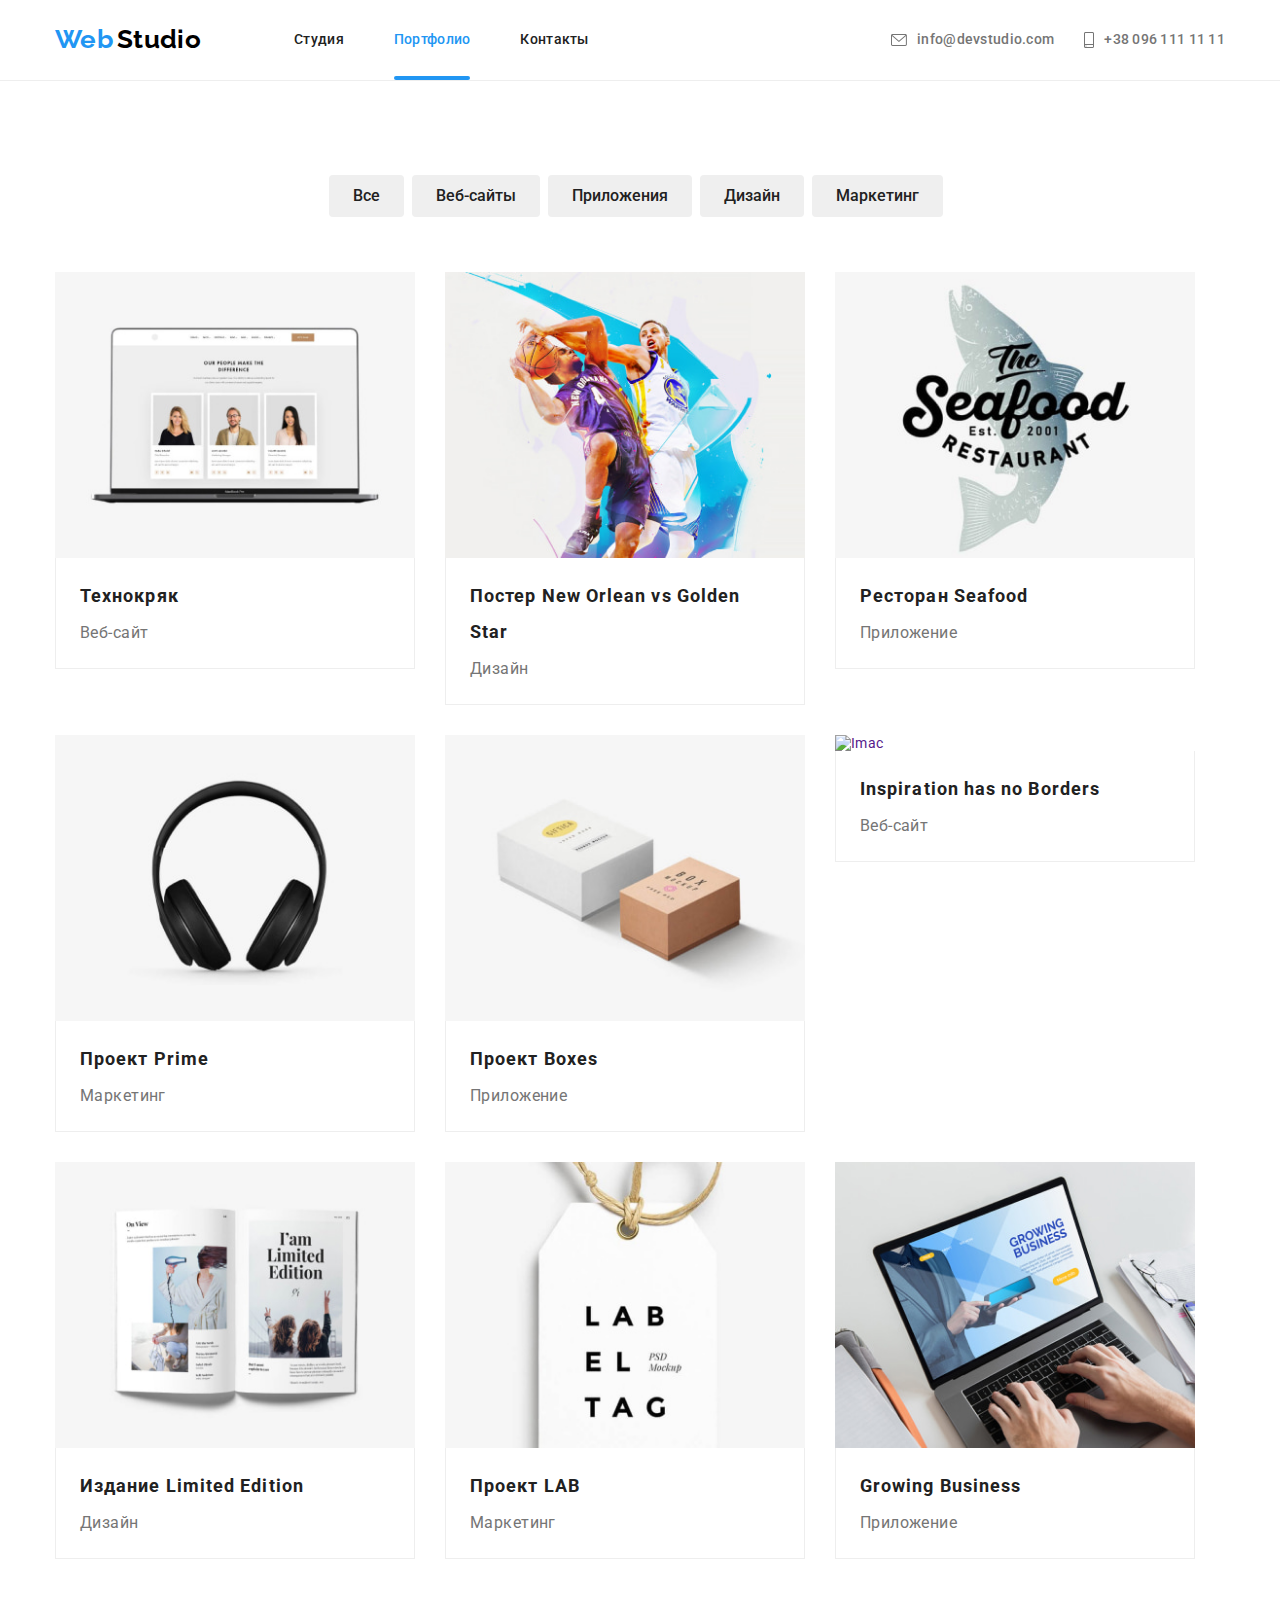
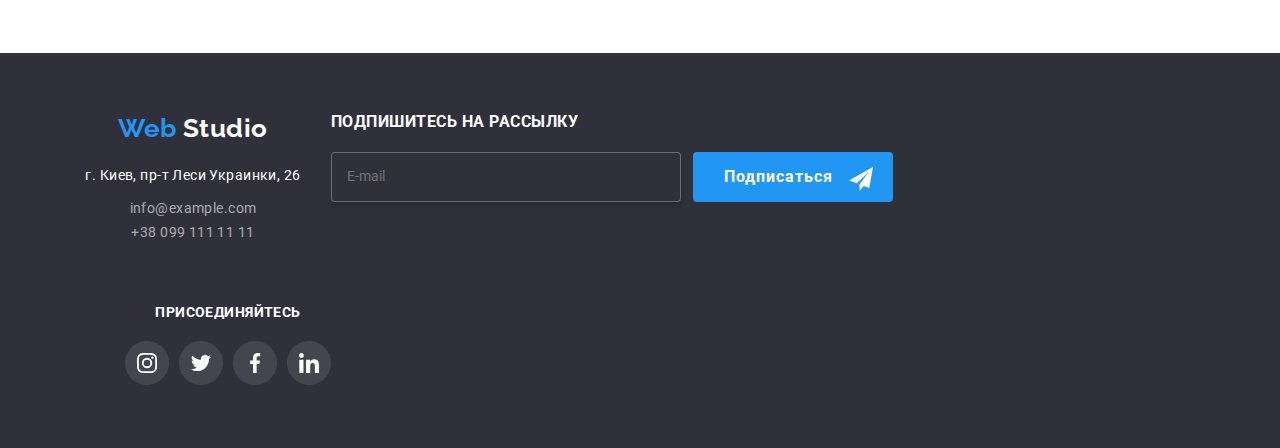
==== commit 5959b61e: "30.05" ====
--- a/portfolio.html
+++ b/portfolio.html
@@ -17,18 +17,69 @@
 <body>
     <header class="header">
         <div class="header__conteiner ">
-            <nav class="nav-head">
+            <div class="gt">
                 <a class="logo" href="https://www.google.com/">
                     <span class="logo__web">Web</span>
                     <span class="logo__studio">Studio</span></a>
-                    <button class="btn-menu-mob" type="button">
-                        <svg width="40px" height="40px">
-                            <use href="./icon/sprite.svg#icon-menu_40px">
-                    
-                            </use>
-                        </svg>
+            
+            
+                <nav class="nav-head">
+                    <button class="menu-mobile is-open" type="button" aria-expanded="false" data-menu-button>
+                        <svg width="40px" height="40px" aria-controls="mobile-menu" aria-label="Переключатель мобильного меню ">
+                            <use class="icon-menu" href="./icon/sprite.svg#icon-menu_40px"></use>
+                            <use class="icon-cross" href="./icon/sprite.svg#icon-close_40px"></use>
+                        </svg>
+            
+            
                     </button>
-    
+            </div>
+                <div class="mobile-menu is-open" id="mobile-menu" data-menu>
+                
+                    <div class="conteiner">
+                        <div class="mob-menu-top">
+                            <ul class="mobile-menu__list">
+                                <li class="mobile-menu__item"> <a href="https://www.google.com/"
+                                        class=" mobile-menu__link mobile-menu__link--current">Студия</a>
+                                </li>
+                                <li class="mobile-menu__item"> <a href="./portfolio.html" class="mobile-menu__link">Портфолио</a></li>
+                                <li class="mobile-menu__item"> <a href="https://www.google.com/" class=" mobile-menu__link">Контакты</a>
+                                </li>
+                            </ul>
+                            </ul>
+                        </div>
+                        <div class="mob-menu-bottom">
+                            <ul class="contacts-mob-menu">
+                                <li class="contacts-mob-menu__item">
+                
+                                    <a href="tel:+380961111111" class="contacts-mob-menu__link contacts-mob-menu__link--accent">
+                                        +38 096 111 11 11</a>
+                                </li>
+                                <li class="contacts-mob-menu__item">
+                                    <a href="mailto:info@devstudio.com" class=" contacts-mob-menu__link contacts-mob-menu__link--small">
+                                        info@devstudio.com</a>
+                                </li>
+                            </ul>
+                            <ul class="mob-menu-social">
+                                <li class="mob-menu-social__item inst">
+                                    <a class="mob-menu-social__link " href="#">instagram</a>
+                                </li>
+                                <li class="mob-menu-social__item">
+                                    <a class="mob-menu-social__link" href="#">twitter</a>
+                                </li>
+                                <li class="mob-menu-social__item">
+                                    <a class="mob-menu-social__link" href="#">facebook</a>
+                                </li>
+                                <li class="mob-menu-social__item">
+                                    <a class="mob-menu-social__link" href="#">linkedin</a>
+                                </li>
+                            </ul>
+                        </div>
+                
+                
+                
+                    </div>
+                </div>
+                
                 <ul class="site-nav">
                     <li class="site-nav__item"> <a href="./index.html" class="link site-nav__link">Студия</a></li>
                     <li class="site-nav__item"> <a href="#" class=" site-nav__link site-nav__link--current">Портфолио</a></li>
@@ -81,9 +132,10 @@
                 <li class="progects__item">
                     <a class="progects__links" href="">
                     <div class="absolt">
+                        
                         <img
                         srcset="./images/tech-crack.jpg  1x,
-                        ./images/tech-crack-2x.jpg  2x
+                                    ./images/tech-crack-2x.jpg  2x
                         " 
                         src="./images/tech-crack.jpg" width="370" alt="Laptop">
                             <p class="absolt__text">Ресурс предлагает комплексные предложения с разным уровнем функционала и сервисов. Все это позволит
@@ -326,6 +378,6 @@
         </div>
     </div>
 </footer>
-    
+    <script src="./js/menu.js"></script>
 </body>
 </html>--- a/css/main.min.css
+++ b/css/main.min.css
@@ -1 +1 @@
-:root{--primary-text-color: #757575;--title-text-color: #212121;--accent-text-color: #2196f3;--primary-bg-color: #e5e5e5;--header-bg-color: #ffffff;--logo-text-studio: #000000;--footer-bg-color: #2f303a;--border-color: #eeeeee;--comand-bg-color: #f5f4fa;--hero-bg-color: #c4c4c4;--customers-border-color: #afb1b8;--backdrop-color: #0000001a;--overlay-progects: rgba(33, 150, 243, 0.9)}.conteiner{width:100%;padding-left:15px;padding-right:15px;margin-left:auto;margin-right:auto}@media screen and (min-width: 480px){.conteiner{max-width:480px}}@media screen and (min-width: 768px){.conteiner{max-width:768px}}@media screen and (min-width: 1200px){.conteiner{max-width:1200px}}body{background-color:var(--header-bg-color);color:var(--primary-text-color);font-family:Roboto,sans-serif;font-size:14px;letter-spacing:.03em}.section{padding-top:94px;padding-bottom:94px}@media screen and (max-width: 480px){.section{padding-top:60px;padding-bottom:60px}}@media screen and (min-width: 480px){.section{padding-top:60px;padding-bottom:60px}}@media screen and (min-width: 1200px){.section{padding-top:94px;padding-bottom:94px}}.section__title{margin-bottom:50px;color:var(--title-text-color);font-weight:700;font-size:36px;line-height:1.17}@media screen and (min-width: 480px){.section__title{margin-bottom:30px}}@media screen and (min-width: 768px){.section__title{margin-bottom:30px}}@media screen and (min-width: 480px){.section__title{margin-bottom:50px}}a{text-decoration:none}h1,h2,h3,h4,h5,h6,p{margin:0;padding:0}img{display:block;width:100%;height:auto}textarea{resize:none}ul,a{margin:0;padding:0;list-style:none}*,::after,::before{box-sizing:border-box;max-width:100%;height:auto}.hidden{position:absolute;width:1px;height:1px;margin:-1px;border:0;padding:0;white-space:nowarp;clip-path:insert(100%);clip:rect(0 0 0 0);overflow:hidden}.centered{text-align:center}.header{background-color:var(--header-bg-color);border-bottom:1px solid var(--border-color)}.nav-head{display:none;display:flex;align-items:center}.header__conteiner{width:1200px;align-items:center;padding-left:15px;padding-right:15px;margin-left:auto;margin-right:auto}@media screen and (min-width: 768px){.header__conteiner{display:flex}}.logo{padding-top:24px;padding-bottom:25px}.logo .logo__web{display:inline-block;color:var(--accent-text-color);font-family:"Raleway";font-weight:700;font-size:26px;line-height:1.2;text-decoration:none}.logo .logo__studio{color:var(--logo-text-studio);font-family:"Raleway";font-weight:700;font-size:26px;line-height:1.2;text-decoration:none;padding-top:24px;padding-bottom:25px;transition:color 250ms cubic-bezier(0.4, 0, 0.2, 1)}.site-nav{display:none}@media screen and (min-width: 768px){.site-nav{display:flex;margin-left:93px}}.site-nav__link{position:relative;display:block;padding-top:32px;padding-bottom:32px;color:var(--title-text-color);font-weight:500;line-height:1.14;letter-spacing:.02em;transition:color 250ms cubic-bezier(0.4, 0, 0.2, 1)}.site-nav__link:hover,.site-nav__link:focus{color:var(--accent-text-color)}.site-nav__link--current{color:var(--accent-text-color)}.site-nav__link::after{content:" ";position:absolute;display:block;bottom:0;right:0;width:100%;height:4px;border-radius:2px;background-color:var(--accent-text-color);opacity:1;transition:opacity 250ms cubic-bezier(0.4, 0, 0.2, 1);visibility:hidden}.site-nav__link--current::after{opacity:1;visibility:visible}.site-nav__item:not(:last-child){margin-right:50px}.contacts-header{display:none;display:flex;margin-left:auto}@media screen and (min-width: 768px){.contacts-header{flex-direction:column}}@media screen and (min-width: 1200px){.contacts-header{flex-direction:row}}.contacts-header .contacts-header__icon{margin-right:10px}.contacts-header .contacts-header__link{display:none}@media screen and (min-width: 768px){.contacts-header .contacts-header__link{display:flex;align-items:normal;padding-bottom:10px;margin-left:30px;fill:var(--primary-text-color);color:var(--primary-text-color);font-weight:500;line-height:1.14;letter-spacing:.02em;transition:fill 250ms cubic-bezier(0.4, 0, 0.2, 1),color 250ms cubic-bezier(0.4, 0, 0.2, 1)}.contacts-header .contacts-header__link:not(:last-child){margin-left:0}.contacts-header .contacts-header__link:hover{color:var(--accent-text-color);fill:var(--accent-text-color)}.contacts-header .contacts-header__link:focus{color:var(--accent-text-color);fill:var(--accent-text-color)}}@media screen and (min-width: 1200px){.contacts-header .contacts-header__link{display:flex;align-items:normal;padding-top:20px;padding-bottom:20px;margin-left:30px;fill:var(--primary-text-color);color:var(--primary-text-color);font-weight:500;line-height:1.14;letter-spacing:.02em;transition:fill 250ms cubic-bezier(0.4, 0, 0.2, 1),color 250ms cubic-bezier(0.4, 0, 0.2, 1)}.contacts-header .contacts-header__link .contacts-header__link:not(:last-child){margin-left:0}.contacts-header .contacts-header__link .contacts-header__link:hover{color:var(--accent-text-color);fill:var(--accent-text-color)}.contacts-header .contacts-header__link .contacts-header__link:focus{color:var(--accent-text-color);fill:var(--accent-text-color)}}.mobile-menu{position:fixed;z-index:1;top:0;left:0;background-color:var(--header-bg-color);width:100vw;height:100vh;padding:10px 15px 48px 40px;overflow-y:auto}.mobile-menu .conteiner{display:flex;flex-direction:column;height:100%;justify-content:space-between}.mobile-menu__link{color:var(--title-text-color);font-weight:500;font-size:40px;line-height:1.175;text-align:center;letter-spacing:.02em}.mobile-menu__item{margin-bottom:32px}.mobile-menu__item:last-child{margin-bottom:0}.mobile-menu__link--current{color:var(--accent-text-color)}.contacts-mob-menu{margin-bottom:64px}.contacts-mob-menu__item{color:var(--primary-text-color);font-weight:500;font-size:34px;line-height:1.1764;letter-spacing:.02em;margin-bottom:30px}.contacts-mob-menu__item:last-child{margin-bottom:0}.contacts-mob-menu__item .contacts-mob-menu__link--accent{color:var(--accent-text-color)}.contacts-mob-menu__item .contacts-mob-menu__link--small{font-weight:500;font-size:24px;line-height:.8571;letter-spacing:.02em}.contacts-mob-menu__link{color:var(--primary-text-color);font-weight:500;font-size:34px;line-height:1.1764;letter-spacing:.02em}.mob-menu-social{display:flex}.mob-menu-social__item{position:relative}.mob-menu-social__item::after{display:block;content:" ";position:absolute;width:22px;height:1px;left:50px;top:10px;border:1px solid rgba(33,33,33,.2);transform:rotate(90deg)}.mob-menu-social__link{color:var(--accent-text-color);font-weight:500;font-size:18px;line-height:1.2222;letter-spacing:.02em;margin-right:20px}.mob-menu-social__link:not(:last-child){margin-right:0}.button{color:var(--title-text-color);cursor:pointer;font-weight:500;font-size:16px;line-height:1.625;border-radius:4px;border-color:rgba(0,0,0,0);transition:background-color 250ms cubic-bezier(0.4, 0, 0.2, 1),color 250ms cubic-bezier(0.4, 0, 0.2, 1)}.button:hover,.button:focus{background-color:var(--accent-text-color);color:var(--header-bg-color);box-shadow:0px 2px 2px 0px rgba(0,0,0,.1215686275);box-shadow:0px 1px 2px 0px rgba(0,0,0,.0784313725);box-shadow:0px 3px 1px 0px rgba(0,0,0,.1019607843)}.btn-menu-mob{display:block;margin-left:auto;background-color:rgba(0,0,0,0);border-color:rgba(0,0,0,0)}@media screen and (min-width: 768px){.btn-menu-mob{display:none}}.btn-menu-close{display:block;margin-left:auto;margin-bottom:30px;background-color:rgba(0,0,0,0);border-color:rgba(0,0,0,0)}.portfolio-nav__btn{padding-top:6px;padding-bottom:6px;padding-left:22px;padding-right:22px;margin-bottom:15px}.portfolio-nav__btn:hover{background-color:var(--accent-text-color);color:var(--header-bg-color);box-shadow:0px 2px 2px 0px rgba(0,0,0,.1215686275);box-shadow:0px 1px 2px 0px rgba(0,0,0,.0784313725);box-shadow:0px 3px 1px 0px rgba(0,0,0,.1019607843)}.hero__button{display:flex;flex-direction:row;align-items:flex-start;padding:10px 32px;box-shadow:0px 4px 4px rgba(0,0,0,.15);border-radius:4px;margin-left:auto;margin-right:auto;margin-top:30px;background-color:var(--accent-text-color);color:var(--header-bg-color);border-color:var(--accent-text-color);font-weight:700;font-size:16px;line-height:1.875;border-radius:4px;cursor:pointer;border-color:rgba(0,0,0,0);transition:background-color 250ms cubic-bezier(0.4, 0, 0.2, 1),color 250ms cubic-bezier(0.4, 0, 0.2, 1)}.btn-submit-ft{position:relative;width:200px;height:50px;border-radius:4px;border-color:rgba(0,0,0,0);color:var(--header-bg-color);background-color:var(--accent-text-color);font-weight:700;font-size:16px;line-height:1.875;letter-spacing:.06em;text-align:start;padding-left:29px}.btn-submit-ft__icon{position:absolute;right:155px;top:82px;fill:var(--header-bg-color)}.btn-modal{position:absolute;top:8px;right:8px;background-color:var(--header-bg-color);border:1px solid rgba(0,0,0,.1019607843);width:30px;height:30px;border-radius:50%;transition:border 250ms cubic-bezier(0.4, 0, 0.2, 1)}.btn-modal__icon{position:absolute;top:50%;width:30px;height:30px;padding:6px;border-radius:17px;fill:var(--logo-text-studio);transform:translate(-50%, -50%);transition:fill 250ms cubic-bezier(0.4, 0, 0.2, 1)}.btn-modal__icon:hover{fill:var(--accent-text-color)}.btn-modal:hover{border:1px solid var(--accent-text-color)}.btn-submit{display:block;border-radius:4px;border-color:rgba(0,0,0,0);color:var(--header-bg-color);background-color:var(--accent-text-color);font-weight:700;font-size:16px;line-height:1.875;letter-spacing:.06em;padding:10px 56px;margin-top:30px;margin-left:auto;margin-right:auto}.hero{background-color:var(--hero-bg-color);text-align:center;padding-top:118px;padding-bottom:118px;background:rgba(47,48,58,.4);max-width:100%;height:400px;margin-right:auto;margin-left:auto;background-repeat:no-repeat;background-size:cover;background-position:center;background-image:linear-gradient(to right, rgba(47, 48, 58, 0.4), rgba(47, 48, 58, 0.4)),url(../../images/overlay-mobile.jpg)}@media(min-device-pixel-ratio: 2),(min-resolution: 192dpi),(min-resolution: 2dppx){.hero{background-image:linear-gradient(to right, rgba(47, 48, 58, 0.4), rgba(47, 48, 58, 0.4)),url(../../images/overlay-mobile-2x.jpg)}}@media screen and (min-width: 768px){.hero{width:768px;height:400px;background-repeat:no-repeat;background-size:cover;background-position:center;background-image:linear-gradient(to right, rgba(47, 48, 58, 0.4), rgba(47, 48, 58, 0.4)),url(../../images/overlay-tablet.jpg)}}@media screen and (min-width: 768px)and (min-device-pixel-ratio: 2),screen and (min-width: 768px)and (min-resolution: 192dpi),screen and (min-width: 768px)and (min-resolution: 2dppx){.hero{background-image:linear-gradient(to right, rgba(47, 48, 58, 0.4), rgba(47, 48, 58, 0.4)),url(../../images/overlay-tablet-2x.jpg)}}@media screen and (min-width: 1200px){.hero{width:1600px;height:600px;padding-top:200px;padding-bottom:200px;background-repeat:no-repeat;background-size:cover;background-position:center;background-image:linear-gradient(to right, rgba(47, 48, 58, 0.4), rgba(47, 48, 58, 0.4)),url(../../images/bg-image.png)}}@media screen and (min-width: 1200px)and (min-device-pixel-ratio: 2),screen and (min-width: 1200px)and (min-resolution: 192dpi),screen and (min-width: 1200px)and (min-resolution: 2dppx){.hero{background-image:linear-gradient(to right, rgba(47, 48, 58, 0.4), rgba(47, 48, 58, 0.4)),url(../../images/overlay-desk-2x.jpg)}}.hero .hero__title{width:360px;margin:0 auto;color:var(--header-bg-color);margin:0 auto;color:var(--header-bg-color);font-weight:900;font-size:26px;line-height:1.36;letter-spacing:.06em;text-transform:uppercase}@media screen and (min-width: 768px){.hero .hero__title{width:360px;height:84px}}@media screen and (min-width: 1200px){.hero .hero__title{width:696px;height:120px;font-weight:900;font-size:44px;line-height:1.3636;text-align:center;letter-spacing:.06em;text-transform:uppercase}}.hero{background-color:var(--hero-bg-color);text-align:center;padding-top:118px;padding-bottom:118px;background:rgba(47,48,58,.4);max-width:100%;height:400px;margin-right:auto;margin-left:auto;background-repeat:no-repeat;background-size:cover;background-position:center;background-image:linear-gradient(to right, rgba(47, 48, 58, 0.4), rgba(47, 48, 58, 0.4)),url(../../images/overlay-mobile.jpg)}@media(min-device-pixel-ratio: 2),(min-resolution: 192dpi),(min-resolution: 2dppx){.hero{background-image:linear-gradient(to right, rgba(47, 48, 58, 0.4), rgba(47, 48, 58, 0.4)),url(../../images/overlay-mobile-2x.jpg)}}@media screen and (min-width: 768px){.hero{width:768px;height:400px;background-repeat:no-repeat;background-size:cover;background-position:center;background-image:linear-gradient(to right, rgba(47, 48, 58, 0.4), rgba(47, 48, 58, 0.4)),url(../../images/overlay-tablet.jpg)}}@media screen and (min-width: 768px)and (min-device-pixel-ratio: 2),screen and (min-width: 768px)and (min-resolution: 192dpi),screen and (min-width: 768px)and (min-resolution: 2dppx){.hero{background-image:linear-gradient(to right, rgba(47, 48, 58, 0.4), rgba(47, 48, 58, 0.4)),url(../../images/overlay-tablet-2x.jpg)}}@media screen and (min-width: 1200px){.hero{width:1600px;height:600px;padding-top:200px;padding-bottom:200px;background-repeat:no-repeat;background-size:cover;background-position:center;background-image:linear-gradient(to right, rgba(47, 48, 58, 0.4), rgba(47, 48, 58, 0.4)),url(../../images/bg-image.png)}}@media screen and (min-width: 1200px)and (min-device-pixel-ratio: 2),screen and (min-width: 1200px)and (min-resolution: 192dpi),screen and (min-width: 1200px)and (min-resolution: 2dppx){.hero{background-image:linear-gradient(to right, rgba(47, 48, 58, 0.4), rgba(47, 48, 58, 0.4)),url(../../images/overlay-desk-2x.jpg)}}.hero .hero__title{width:360px;margin:0 auto;color:var(--header-bg-color);margin:0 auto;color:var(--header-bg-color);font-weight:900;font-size:26px;line-height:1.36;letter-spacing:.06em;text-transform:uppercase}@media screen and (min-width: 768px){.hero .hero__title{width:360px;height:84px}}@media screen and (min-width: 1200px){.hero .hero__title{width:696px;height:120px;font-weight:900;font-size:44px;line-height:1.3636;text-align:center;letter-spacing:.06em;text-transform:uppercase}}.advantage-studio{margin-bottom:-30px}@media screen and (min-width: 768px){.advantage-studio{display:flex;flex-wrap:wrap;margin-left:-30px;margin-bottom:-30px}}.advantage-studio .advantage-studio__item{margin-bottom:30px}@media screen and (min-width: 768px){.advantage-studio .advantage-studio__item{width:calc(50% - 30px);margin-left:30px;margin-bottom:30px}}@media screen and (min-width: 1200px){.advantage-studio .advantage-studio__item{width:calc(25% - 30px);margin-left:30px;margin-bottom:30px}}.advantage-studio .advantage-studio__title{margin-top:30px;margin-bottom:10px;color:var(--title-text-color);font-size:14px;font-weight:700;line-height:1.14;text-transform:uppercase}.advantage-studio .advantage-studio__text{color:var(--primary-text-color);line-height:1.71}.advantage-img{display:flex;justify-content:center;align-items:flex-end;border-radius:4px;background-color:var(--comand-bg-color)}.advantage-img .advantage-img__svg{padding:25px 0}.section--outher-bg{background-color:var(--comand-bg-color)}.team{margin-bottom:-30px}@media screen and (min-width: 768px){.team{display:flex;flex-wrap:wrap;margin-left:-30px;margin-bottom:-30px}}@media screen and (min-width: 1200px){.team{display:flex;flex-wrap:wrap;margin-left:-30px;margin-bottom:-30px}}.team .team__item{width:450px;background:#fff;box-shadow:0px 1px 3px rgba(0,0,0,.12),0px 1px 1px rgba(0,0,0,.14),0px 2px 1px rgba(0,0,0,.2);border-radius:0px 0px 4px 4px;margin-bottom:30px;margin-bottom:30px}.team .team__item:nth-child(n+4){margin-right:0}@media screen and (min-width: 768px){.team .team__item{width:calc(50% - 30px);margin-left:30px;margin-bottom:30px}}@media screen and (min-width: 1200px){.team .team__item{width:calc(25% - 30px);margin-left:30px;margin-bottom:30px}}.team .team__card{padding-top:30px;padding-bottom:30px;padding-left:32px;padding-right:32px}.team .team__title{margin-bottom:4px;color:var(--title-text-color);font-size:18px;font-weight:700;line-height:2;letter-spacing:.06em;text-align:center}.team .team__text{color:var(--primary-text-color);font-size:16px;line-height:1.875;text-align:center}.social{display:flex;justify-content:space-evenly;margin-left:10px;margin-top:16px;cursor:pointer}.social .social__link{display:flex;justify-content:center;background-color:var(--header-bg-color);width:44px;height:44px;border-radius:20px;margin-right:10px;fill:var(--customers-border-color);transition:background-color 250ms cubic-bezier(0.4, 0, 0.2, 1),fill 250ms cubic-bezier(0.4, 0, 0.2, 1)}.social .social__link:hover{background-color:var(--accent-text-color);fill:var(--header-bg-color)}.social .social__link:last-child{margin-right:0}.customers{margin-bottom:-30px}@media screen and (min-width: 480px){.customers{display:flex;flex-wrap:wrap;margin-left:-30px;margin-bottom:-30px}}@media screen and (min-width: 768px){.customers{display:flex;flex-wrap:wrap;margin-left:-30px;margin-bottom:-30px}}@media screen and (min-width: 1200px){.customers{display:flex;flex-wrap:wrap;margin-left:-30px;margin-bottom:-30px}}.customers .customers__item{margin-bottom:30px}@media screen and (min-width: 480px){.customers .customers__item{width:calc(50% - 30px);margin-left:30px;margin-bottom:30px}}@media screen and (min-width: 768px){.customers .customers__item{width:calc(33.3333333333% - 30px);margin-left:30px;margin-bottom:30px}}@media screen and (min-width: 1200px){.customers .customers__item{width:calc(16.6666666667% - 30px);margin-left:30px;margin-bottom:30px}}.customers .customers__link{width:100%;height:100%;display:flex;align-items:center;margin-right:30px;justify-content:space-around;border:1px solid var(--customers-border-color);border-radius:4px;border-color:var(--customers-border-color);cursor:pointer;fill:var(--customers-border-color);transition:border-color 250ms cubic-bezier(0.4, 0, 0.2, 1),fill 250ms cubic-bezier(0.4, 0, 0.2, 1)}.customers .customers__link:hover,.customers .customers__link:focus{fill:var(--accent-text-color);border-color:var(--accent-text-color)}.customers .customers__logo{fill:var(--customers-border-color);transition:fill 250ms cubic-bezier(0.4, 0, 0.2, 1)}.customers .customers__logo:hover{fill:var(--accent-text-color)}.card-text{flex-grow:1;padding-left:24px;padding-right:24px;padding-top:20px;padding-bottom:20px;border-left:1px solid var(--border-color);border-right:1px solid var(--border-color);border-bottom:1px solid var(--border-color)}.card-text .card-text__title{margin-bottom:4px;color:var(--title-text-color);font-size:18px;font-weight:700;line-height:2;letter-spacing:.06em}.card-text .card-text__text{color:var(--primary-text-color);font-size:16px;line-height:1.875}.absolt{overflow:hidden;position:relative}.absolt .absolt__text{position:absolute;top:0;left:0;width:100%;height:100%;background-color:var(--overlay-progects);transform:translateY(100%);transition:transform 250ms cubic-bezier(0.4, 0, 0.2, 1);opacity:0;color:var(--header-bg-color);font-size:18px;line-height:1.5555;letter-spacing:.03em;padding:63px 24px 63px 24px}.absolt::before{position:absolute;display:inline-block;background-color:var(--overlay-progects);width:100%;height:100%;opacity:0;transform:translateY(100%);transition:transform 250ms cubic-bezier(0.4, 0, 0.2, 1)}.absolt:hover::before{opacity:1}.absolt:hover.absolt::before{transform:translateY(0)}.progects__links:hover .absolt__text,.progects__links:focus .absolt__text{transform:translateY(0);opacity:1}@media screen and (min-width: 768px){.progects{display:flex;flex-wrap:wrap;margin-right:-30px;margin-bottom:-30px}}@media screen and (min-width: 1200px){.progects{display:flex;flex-wrap:wrap;margin-right:-30px;margin-bottom:-30px}}.progects__item{position:relative;margin-bottom:30px}@media screen and (min-width: 768px){.progects__item{flex-basis:calc((100% - 60px)/2);margin-right:30px;margin-bottom:30px}}@media screen and (min-width: 1200px){.progects__item{flex-basis:calc((100% - 90px)/3);margin-right:30px;margin-bottom:30px}.progects__item .progects__item:nth-child(3n){margin-right:0}}.progects__links{display:block;transition:box-shadow 250ms cubic-bezier(0.4, 0, 0.2, 1)}.progects__links:hover{box-shadow:0px 1px 1px rgba(0,0,0,.12),0px 4px 4px rgba(0,0,0,.06),1px 4px 6px rgba(0,0,0,.16)}.portfolio-nav{display:flex;justify-content:center;cursor:pointer}.portfolio-nav .portfolio-nav__item{margin-right:8px}.footer-bg{background-color:var(--footer-bg-color);padding-top:60px;padding-bottom:60px}.logo-fr{color:var(--header-bg-color);font-family:"Raleway";font-weight:700;font-size:26px;line-height:1.2;text-decoration:none}.logo-fr .logo-fr__web--accent{color:var(--accent-text-color)}.footer-adress{margin-top:20px}.contacts-list{display:flex;flex-direction:column;align-items:center}.contacts-list .contacts-list__adress{color:var(--header-bg-color);font-style:normal;font-size:14px;line-height:1.71;margin-bottom:9px}.contacts-list .contacts-list__contacts{font-style:normal;line-height:1.7;color:rgba(255,255,255,.6);margin-bottom:9px}.contacts-list .contacts-list__contacts--tel{margin-bottom:0}.footer-conteiner{display:flex;flex-direction:column;align-items:center}@media screen and (min-width: 1200px){.footer-conteiner{display:flex;flex-direction:row;align-items:flex-start}}.footer-list-contacts{display:block;margin-bottom:9px}.footer-bg-flex{display:flex;flex-direction:column;align-items:center;margin-bottom:60px}.invisible-header{display:none}.title-footer{color:var(--header-bg-color);font-style:normal;font-weight:700;font-size:14px;line-height:1.14;letter-spacing:.03em;text-transform:uppercase;margin-bottom:20px}.footer-social{display:flex}.footer-social .footer-social__icon{fill:rgba(255,255,255,.1);transition:fill 250ms cubic-bezier(0.4, 0, 0.2, 1)}.footer-social .footer-social__icon:hover{fill:var(--accent-text-color)}.footer-social .footer-social__item{margin-right:10px}.footer-social .footer-social__item:last-child{margin-right:0}.social-footer{display:flex;flex-direction:column;align-items:center;margin-top:60px;margin-bottom:60px}@media screen and (min-width: 768px){.social-footer{margin-top:0;margin-bottom:0;margin-left:165px}}.subscription-footer{display:flex;flex-direction:column;align-items:center}.subscription-footer .subscription-footer__text{margin-bottom:20px;font-weight:700;font-size:16px;line-height:1.1428;letter-spacing:.03em;text-transform:uppercase;color:var(--header-bg-color)}.form-footer{position:relative;display:flex;align-items:center;flex-direction:column}.form-footer .form-footer__input{margin-bottom:20px;margin-right:12px;width:450px;height:50px;padding:15px 15px 16px;border-radius:4px;color:rgba(255,255,255,.6);background-color:var(--footer-bg-color);border:1px solid rgba(255,255,255,.3019607843);box-shadow:0px 4px 4px 0px rgba(0,0,0,.1490196078)}@media screen and (min-width: 768px){.footer-tablet{display:flex;align-items:normal;margin-left:auto;margin-right:auto}}.backdrop{position:fixed;top:0;left:0;width:100%;height:100%;background-color:var(--backdrop-color);transition:opacity 250ms cubic-bezier(0.4, 0, 0.2, 1)}.backdrop.is-hidden{opacity:0;pointer-events:none}.modal{position:absolute;top:50%;left:50%;transform:translate(-50%, -50%);justify-content:flex-end;width:480px;min-height:609px;background-color:var(--header-bg-color);border-radius:4px;padding:40px}@media screen and (min-width: 1200px){.modal{min-width:528px;min-height:521px}}.modal .modal__title{display:block;font-size:20px;line-height:1.15;color:var(--title-text-color);margin-bottom:12px;text-align:center}.form{width:448px}.form-field{position:relative;display:flex;flex-direction:column}.form-field .form-field__input{width:100%;height:40px;border:1px solid rgba(33,33,33,.2);border-radius:4px;margin-bottom:10px;padding:11px 12px 11px 40px}.form-field .form-field__input::placeholder{color:var(--primary-text-color)}.form-field .form-field__label{font-size:12px;line-height:1.17;letter-spacing:.01em;margin-bottom:4px;color:var(--primary-text-color)}.form-field .form-field__icon-form{position:absolute;display:inline-block;top:55%;left:12px;transform:translateY(-55%);transition:fill 250ms cubic-bezier(0.4, 0, 0.2, 1)}.form-field:focus-within .form-field__icon-form{fill:var(--accent-text-color)}.form-field:focus-within .form-field__input{border:1px solid var(--accent-text-color)}.form-comment{width:100%;height:120px;border:1px solid rgba(33,33,33,.2);border-radius:4px;padding:16px 12px}.form-input:focus+.form-field input{border-color:var(--accent-text-color)}.form-label a{color:var(--accent-text-color);text-decoration:revert}.checkbox{-webkit-appearance:none;-moz-appearance:none;appearance:none;position:absolute}.icon-checkbox{display:inline-block;margin-right:8px;width:15px;height:16px;border:2px solid var(--title-text-color);border-radius:4px}.checkbox:checked+.icon-checkbox{border-color:var(--accent-text-color);background-size:contain;background-origin:border-box;background-color:var(--accent-text-color);background-image:url(../icon/icon-check-new.svg)}.form-checkbox input[type=checkbox]{width:16px;height:15px}.form-checkbox{display:flex;align-items:center;justify-content:flex-end;margin-top:20px;margin-bottom:30px}.section--no-pading-top{padding-top:0}.direction{display:flex;justify-content:space-between}@media screen and (max-width: 1199px){.direction{display:none}}.direction .direction__item{position:relative;flex-basis:calc((100% - 60px)/3);margin-top:30px}.direction .direction__label{position:absolute;width:370px;height:70px;background-color:rgba(47,48,58,.8);display:block;left:0;bottom:0;padding-top:27px;color:var(--header-bg-color);font-weight:700;line-height:1.1428;text-align:center;letter-spacing:.03em}@media screen and (max-width: 1199px){.section__title--displayNone{display:none}}.nav-head{display:flex;align-items:center}.portfolio-nav{display:flex;justify-content:flex-start;flex-wrap:wrap;padding-bottom:40px}@media screen and (min-width: 768px){.portfolio-nav{display:flex;flex-wrap:nowrap;justify-content:center}}@media screen and (min-width: 1200px){.portfolio-nav{display:flex;flex-wrap:nowrap}}.portfolio-nav__item{margin-right:8px}/*# sourceMappingURL=main.min.css.map */+:root{--primary-text-color: #757575;--title-text-color: #212121;--accent-text-color: #2196f3;--primary-bg-color: #e5e5e5;--header-bg-color: #ffffff;--logo-text-studio: #000000;--footer-bg-color: #2f303a;--border-color: #eeeeee;--comand-bg-color: #f5f4fa;--hero-bg-color: #c4c4c4;--customers-border-color: #afb1b8;--backdrop-color: #0000001a;--overlay-progects: rgba(33, 150, 243, 0.9)}.conteiner{width:100%;padding-left:15px;padding-right:15px;margin-left:auto;margin-right:auto}@media screen and (min-width: 480px){.conteiner{max-width:480px}}@media screen and (min-width: 768px){.conteiner{max-width:768px}}@media screen and (min-width: 1200px){.conteiner{max-width:1200px}}body{background-color:var(--header-bg-color);color:var(--primary-text-color);font-family:Roboto,sans-serif;font-size:14px;letter-spacing:.03em}.section{padding-top:94px;padding-bottom:94px}@media screen and (max-width: 480px){.section{padding-top:60px;padding-bottom:60px}}@media screen and (min-width: 480px){.section{padding-top:60px;padding-bottom:60px}}@media screen and (min-width: 1200px){.section{padding-top:94px;padding-bottom:94px}}.section__title{margin-bottom:50px;color:var(--title-text-color);font-weight:700;font-size:36px;line-height:1.17}@media screen and (min-width: 480px){.section__title{margin-bottom:30px}}@media screen and (min-width: 768px){.section__title{margin-bottom:30px}}@media screen and (min-width: 480px){.section__title{margin-bottom:50px}}a{text-decoration:none}h1,h2,h3,h4,h5,h6,p{margin:0;padding:0}img{display:block;width:100%;height:auto}textarea{resize:none}ul,a{margin:0;padding:0;list-style:none}*,::after,::before{box-sizing:border-box;max-width:100%;height:auto}.hidden{position:absolute;width:1px;height:1px;margin:-1px;border:0;padding:0;white-space:nowarp;clip-path:insert(100%);clip:rect(0 0 0 0);overflow:hidden}.centered{text-align:center}.header{position:relative;background-color:var(--header-bg-color);border-bottom:1px solid var(--border-color)}.nav-head{display:none;display:flex;align-items:center}.header__conteiner{width:1200px;align-items:center;padding-left:15px;padding-right:15px;margin-left:auto;margin-right:auto}@media screen and (min-width: 768px){.header__conteiner{display:flex}}.gt{display:flex;justify-content:space-between}.menu-mobile{background-color:rgba(0,0,0,0);border:none;margin:0;padding:0}.menu-mobile .icon-cross{display:none}@media screen and (min-width: 768px){.menu-mobile{display:none}}.menu-mobile.is-open .icon-menu{display:none}.menu-mobile.is-open .icon-cross{display:block}.logo{padding-top:24px;padding-bottom:25px}.logo .logo__web{display:inline-block;color:var(--accent-text-color);font-family:"Raleway";font-weight:700;font-size:26px;line-height:1.2;text-decoration:none}.logo .logo__studio{color:var(--logo-text-studio);font-family:"Raleway";font-weight:700;font-size:26px;line-height:1.2;text-decoration:none;padding-top:24px;padding-bottom:25px;transition:color 250ms cubic-bezier(0.4, 0, 0.2, 1)}.site-nav{display:none}@media screen and (min-width: 768px){.site-nav{display:flex;margin-left:93px}}.site-nav__link{position:relative;display:block;padding-top:32px;padding-bottom:32px;color:var(--title-text-color);font-weight:500;line-height:1.14;letter-spacing:.02em;transition:color 250ms cubic-bezier(0.4, 0, 0.2, 1)}.site-nav__link:hover,.site-nav__link:focus{color:var(--accent-text-color)}.site-nav__link--current{color:var(--accent-text-color)}.site-nav__link::after{content:" ";position:absolute;display:block;bottom:0;right:0;width:100%;height:4px;border-radius:2px;background-color:var(--accent-text-color);opacity:1;transition:opacity 250ms cubic-bezier(0.4, 0, 0.2, 1);visibility:hidden}.site-nav__link--current::after{opacity:1;visibility:visible}.site-nav__item:not(:last-child){margin-right:50px}.contacts-header{display:none;display:flex;margin-left:auto}@media screen and (min-width: 768px){.contacts-header{flex-direction:column}}@media screen and (min-width: 1200px){.contacts-header{flex-direction:row}}.contacts-header .contacts-header__icon{margin-right:10px}.contacts-header .contacts-header__link{display:none}@media screen and (min-width: 768px){.contacts-header .contacts-header__link{display:flex;align-items:normal;padding-bottom:10px;margin-left:30px;fill:var(--primary-text-color);color:var(--primary-text-color);font-weight:500;line-height:1.14;letter-spacing:.02em;transition:fill 250ms cubic-bezier(0.4, 0, 0.2, 1),color 250ms cubic-bezier(0.4, 0, 0.2, 1)}.contacts-header .contacts-header__link:not(:last-child){margin-left:0}.contacts-header .contacts-header__link:hover{color:var(--accent-text-color);fill:var(--accent-text-color)}.contacts-header .contacts-header__link:focus{color:var(--accent-text-color);fill:var(--accent-text-color)}}@media screen and (min-width: 1200px){.contacts-header .contacts-header__link{display:flex;align-items:normal;padding-top:20px;padding-bottom:20px;margin-left:30px;fill:var(--primary-text-color);color:var(--primary-text-color);font-weight:500;line-height:1.14;letter-spacing:.02em;transition:fill 250ms cubic-bezier(0.4, 0, 0.2, 1),color 250ms cubic-bezier(0.4, 0, 0.2, 1)}.contacts-header .contacts-header__link .contacts-header__link:not(:last-child){margin-left:0}.contacts-header .contacts-header__link .contacts-header__link:hover{color:var(--accent-text-color);fill:var(--accent-text-color)}.contacts-header .contacts-header__link .contacts-header__link:focus{color:var(--accent-text-color);fill:var(--accent-text-color)}}.mobile-menu{z-index:1;position:absolute;display:none;top:100%;left:0;width:100%;background-color:var(--header-bg-color);width:100vw;height:100vh;overflow-y:auto}.mobile-menu .conteiner{display:flex;flex-direction:column;height:100%;justify-content:space-between}.mobile-menu.is-open{display:block}@media screen and (min-width: 768px){.mobile-menu.is-open{display:none}}.mobile-menu__link{color:var(--title-text-color);font-weight:500;font-size:40px;line-height:1.175;text-align:center;letter-spacing:.02em}.mobile-menu__item{margin-bottom:32px}.mobile-menu__item:last-child{margin-bottom:0}.mobile-menu__link--current{color:var(--accent-text-color)}.contacts-mob-menu{margin-bottom:64px}.contacts-mob-menu__item{color:var(--primary-text-color);font-weight:500;font-size:34px;line-height:1.1764;letter-spacing:.02em;margin-bottom:30px}.contacts-mob-menu__item:last-child{margin-bottom:0}.contacts-mob-menu__item .contacts-mob-menu__link--accent{color:var(--accent-text-color)}.contacts-mob-menu__item .contacts-mob-menu__link--small{font-weight:500;font-size:24px;line-height:.8571;letter-spacing:.02em}.contacts-mob-menu__link{color:var(--primary-text-color);font-weight:500;font-size:34px;line-height:1.1764;letter-spacing:.02em}.mob-menu-social{display:flex;padding-bottom:48px}.mob-menu-social::before{display:block;content:" ";position:absolute;width:22px;height:1px;left:0px;top:10px;border:1px solid rgba(33,33,33,.2);transform:rotate(90deg)}.mob-menu-social__item{position:relative}.mob-menu-social__link{color:var(--accent-text-color);font-weight:500;font-size:18px;line-height:1.2222;letter-spacing:.02em;margin-right:20px}.mob-menu-social__link:not(:last-child){margin-right:0}.button{color:var(--title-text-color);cursor:pointer;font-weight:500;font-size:16px;line-height:1.625;border-radius:4px;border-color:rgba(0,0,0,0);transition:background-color 250ms cubic-bezier(0.4, 0, 0.2, 1),color 250ms cubic-bezier(0.4, 0, 0.2, 1)}.button:hover,.button:focus{background-color:var(--accent-text-color);color:var(--header-bg-color);box-shadow:0px 2px 2px 0px rgba(0,0,0,.1215686275);box-shadow:0px 1px 2px 0px rgba(0,0,0,.0784313725);box-shadow:0px 3px 1px 0px rgba(0,0,0,.1019607843)}.portfolio-nav__btn{padding-top:6px;padding-bottom:6px;padding-left:22px;padding-right:22px;margin-bottom:15px}.portfolio-nav__btn:hover{background-color:var(--accent-text-color);color:var(--header-bg-color);box-shadow:0px 2px 2px 0px rgba(0,0,0,.1215686275);box-shadow:0px 1px 2px 0px rgba(0,0,0,.0784313725);box-shadow:0px 3px 1px 0px rgba(0,0,0,.1019607843)}.hero__button{display:flex;flex-direction:row;align-items:flex-start;padding:10px 32px;box-shadow:0px 4px 4px rgba(0,0,0,.15);border-radius:4px;margin-left:auto;margin-right:auto;margin-top:30px;background-color:var(--accent-text-color);color:var(--header-bg-color);border-color:var(--accent-text-color);font-weight:700;font-size:16px;line-height:1.875;border-radius:4px;cursor:pointer;border-color:rgba(0,0,0,0);transition:background-color 250ms cubic-bezier(0.4, 0, 0.2, 1),color 250ms cubic-bezier(0.4, 0, 0.2, 1)}.btn-submit-ft{position:relative;width:200px;height:50px;border-radius:4px;border-color:rgba(0,0,0,0);color:var(--header-bg-color);background-color:var(--accent-text-color);font-weight:700;font-size:16px;line-height:1.875;letter-spacing:.06em;text-align:start;padding-left:29px}.btn-submit-ft__icon{position:absolute;right:155px;top:82px;fill:var(--header-bg-color)}@media screen and (min-width: 1200px){.btn-submit-ft__icon{right:20px;top:15px}}.btn-modal{position:absolute;top:8px;right:8px;background-color:var(--header-bg-color);border:1px solid rgba(0,0,0,.1019607843);width:30px;height:30px;border-radius:50%;transition:border 250ms cubic-bezier(0.4, 0, 0.2, 1)}.btn-modal__icon{position:absolute;top:50%;width:30px;height:30px;padding:6px;border-radius:17px;fill:var(--logo-text-studio);transform:translate(-50%, -50%);transition:fill 250ms cubic-bezier(0.4, 0, 0.2, 1)}.btn-modal__icon:hover{fill:var(--accent-text-color)}.btn-modal:hover{border:1px solid var(--accent-text-color)}.btn-submit{display:block;border-radius:4px;border-color:rgba(0,0,0,0);color:var(--header-bg-color);background-color:var(--accent-text-color);font-weight:700;font-size:16px;line-height:1.875;letter-spacing:.06em;padding:10px 56px;margin-top:30px;margin-left:auto;margin-right:auto}.hero{background-color:var(--hero-bg-color);text-align:center;padding-top:118px;padding-bottom:118px;background:rgba(47,48,58,.4);max-width:100%;height:400px;margin-right:auto;margin-left:auto;background-repeat:no-repeat;background-size:cover;background-position:center;background-image:linear-gradient(to right, rgba(47, 48, 58, 0.4), rgba(47, 48, 58, 0.4)),url(../../images/overlay-mobile.jpg)}@media(min-device-pixel-ratio: 2),(min-resolution: 192dpi),(min-resolution: 2dppx){.hero{background-image:linear-gradient(to right, rgba(47, 48, 58, 0.4), rgba(47, 48, 58, 0.4)),url(../../images/overlay-mobile-2x.jpg)}}@media screen and (min-width: 768px){.hero{width:768px;height:400px;background-repeat:no-repeat;background-size:cover;background-position:center;background-image:linear-gradient(to right, rgba(47, 48, 58, 0.4), rgba(47, 48, 58, 0.4)),url(../../images/overlay-tablet.jpg)}}@media screen and (min-width: 768px)and (min-device-pixel-ratio: 2),screen and (min-width: 768px)and (min-resolution: 192dpi),screen and (min-width: 768px)and (min-resolution: 2dppx){.hero{background-image:linear-gradient(to right, rgba(47, 48, 58, 0.4), rgba(47, 48, 58, 0.4)),url(../../images/overlay-tablet-2x.jpg)}}@media screen and (min-width: 1200px){.hero{width:1600px;height:600px;padding-top:200px;padding-bottom:200px;background-repeat:no-repeat;background-size:cover;background-position:center;background-image:linear-gradient(to right, rgba(47, 48, 58, 0.4), rgba(47, 48, 58, 0.4)),url(../../images/bg-image.png)}}@media screen and (min-width: 1200px)and (min-device-pixel-ratio: 2),screen and (min-width: 1200px)and (min-resolution: 192dpi),screen and (min-width: 1200px)and (min-resolution: 2dppx){.hero{background-image:linear-gradient(to right, rgba(47, 48, 58, 0.4), rgba(47, 48, 58, 0.4)),url(../../images/overlay-desk-2x.jpg)}}.hero .hero__title{width:360px;margin:0 auto;color:var(--header-bg-color);margin:0 auto;color:var(--header-bg-color);font-weight:900;font-size:26px;line-height:1.36;letter-spacing:.06em;text-transform:uppercase}@media screen and (min-width: 768px){.hero .hero__title{width:360px;height:84px}}@media screen and (min-width: 1200px){.hero .hero__title{width:696px;height:120px;font-weight:900;font-size:44px;line-height:1.3636;text-align:center;letter-spacing:.06em;text-transform:uppercase}}.hero{background-color:var(--hero-bg-color);text-align:center;padding-top:118px;padding-bottom:118px;background:rgba(47,48,58,.4);max-width:100%;height:400px;margin-right:auto;margin-left:auto;background-repeat:no-repeat;background-size:cover;background-position:center;background-image:linear-gradient(to right, rgba(47, 48, 58, 0.4), rgba(47, 48, 58, 0.4)),url(../../images/overlay-mobile.jpg)}@media(min-device-pixel-ratio: 2),(min-resolution: 192dpi),(min-resolution: 2dppx){.hero{background-image:linear-gradient(to right, rgba(47, 48, 58, 0.4), rgba(47, 48, 58, 0.4)),url(../../images/overlay-mobile-2x.jpg)}}@media screen and (min-width: 768px){.hero{width:768px;height:400px;background-repeat:no-repeat;background-size:cover;background-position:center;background-image:linear-gradient(to right, rgba(47, 48, 58, 0.4), rgba(47, 48, 58, 0.4)),url(../../images/overlay-tablet.jpg)}}@media screen and (min-width: 768px)and (min-device-pixel-ratio: 2),screen and (min-width: 768px)and (min-resolution: 192dpi),screen and (min-width: 768px)and (min-resolution: 2dppx){.hero{background-image:linear-gradient(to right, rgba(47, 48, 58, 0.4), rgba(47, 48, 58, 0.4)),url(../../images/overlay-tablet-2x.jpg)}}@media screen and (min-width: 1200px){.hero{width:1600px;height:600px;padding-top:200px;padding-bottom:200px;background-repeat:no-repeat;background-size:cover;background-position:center;background-image:linear-gradient(to right, rgba(47, 48, 58, 0.4), rgba(47, 48, 58, 0.4)),url(../../images/bg-image.png)}}@media screen and (min-width: 1200px)and (min-device-pixel-ratio: 2),screen and (min-width: 1200px)and (min-resolution: 192dpi),screen and (min-width: 1200px)and (min-resolution: 2dppx){.hero{background-image:linear-gradient(to right, rgba(47, 48, 58, 0.4), rgba(47, 48, 58, 0.4)),url(../../images/overlay-desk-2x.jpg)}}.hero .hero__title{width:360px;margin:0 auto;color:var(--header-bg-color);margin:0 auto;color:var(--header-bg-color);font-weight:900;font-size:26px;line-height:1.36;letter-spacing:.06em;text-transform:uppercase}@media screen and (min-width: 768px){.hero .hero__title{width:360px;height:84px}}@media screen and (min-width: 1200px){.hero .hero__title{width:696px;height:120px;font-weight:900;font-size:44px;line-height:1.3636;text-align:center;letter-spacing:.06em;text-transform:uppercase}}.advantage-studio{margin-bottom:-30px}@media screen and (min-width: 768px){.advantage-studio{display:flex;flex-wrap:wrap;margin-left:-30px;margin-bottom:-30px}}.advantage-studio .advantage-studio__item{margin-bottom:30px}@media screen and (min-width: 768px){.advantage-studio .advantage-studio__item{width:calc(50% - 30px);margin-left:30px;margin-bottom:30px}}@media screen and (min-width: 1200px){.advantage-studio .advantage-studio__item{width:calc(25% - 30px);margin-left:30px;margin-bottom:30px}}.advantage-studio .advantage-studio__title{margin-top:30px;margin-bottom:10px;color:var(--title-text-color);font-size:14px;font-weight:700;line-height:1.14;text-transform:uppercase}.advantage-studio .advantage-studio__text{color:var(--primary-text-color);line-height:1.71}.advantage-img{display:flex;justify-content:center;align-items:flex-end;border-radius:4px;background-color:var(--comand-bg-color)}.advantage-img .advantage-img__svg{padding:25px 0}.section--outher-bg{background-color:var(--comand-bg-color)}.team{margin-bottom:-30px}@media screen and (min-width: 768px){.team{display:flex;flex-wrap:wrap;margin-left:-30px;margin-bottom:-30px}}@media screen and (min-width: 1200px){.team{display:flex;flex-wrap:wrap;margin-left:-30px;margin-bottom:-30px}}.team .team__item{width:450px;background:#fff;box-shadow:0px 1px 3px rgba(0,0,0,.12),0px 1px 1px rgba(0,0,0,.14),0px 2px 1px rgba(0,0,0,.2);border-radius:0px 0px 4px 4px;margin-bottom:30px;margin-bottom:30px}.team .team__item:nth-child(n+4){margin-right:0}@media screen and (min-width: 768px){.team .team__item{width:calc(50% - 30px);margin-left:30px;margin-bottom:30px}}@media screen and (min-width: 1200px){.team .team__item{width:calc(25% - 30px);margin-left:30px;margin-bottom:30px}}.team .team__card{padding-top:30px;padding-bottom:30px;padding-left:32px;padding-right:32px}.team .team__title{margin-bottom:4px;color:var(--title-text-color);font-size:18px;font-weight:700;line-height:2;letter-spacing:.06em;text-align:center}.team .team__text{color:var(--primary-text-color);font-size:16px;line-height:1.875;text-align:center}.social{display:flex;justify-content:space-evenly;margin-left:10px;margin-top:16px;cursor:pointer}.social .social__link{display:flex;justify-content:center;background-color:var(--header-bg-color);width:44px;height:44px;border-radius:20px;margin-right:10px;fill:var(--customers-border-color);transition:background-color 250ms cubic-bezier(0.4, 0, 0.2, 1),fill 250ms cubic-bezier(0.4, 0, 0.2, 1)}.social .social__link:hover{background-color:var(--accent-text-color);fill:var(--header-bg-color)}.social .social__link:last-child{margin-right:0}.customers{margin-bottom:-30px}@media screen and (min-width: 480px){.customers{display:flex;flex-wrap:wrap;margin-left:-30px;margin-bottom:-30px}}@media screen and (min-width: 768px){.customers{display:flex;flex-wrap:wrap;margin-left:-30px;margin-bottom:-30px}}@media screen and (min-width: 1200px){.customers{display:flex;flex-wrap:wrap;margin-left:-30px;margin-bottom:-30px}}.customers .customers__item{margin-bottom:30px}@media screen and (min-width: 480px){.customers .customers__item{width:calc(50% - 30px);margin-left:30px;margin-bottom:30px}}@media screen and (min-width: 768px){.customers .customers__item{width:calc(33.3333333333% - 30px);margin-left:30px;margin-bottom:30px}}@media screen and (min-width: 1200px){.customers .customers__item{width:calc(16.6666666667% - 30px);margin-left:30px;margin-bottom:30px}}.customers .customers__link{width:100%;height:100%;display:flex;align-items:center;margin-right:30px;justify-content:space-around;border:1px solid var(--customers-border-color);border-radius:4px;border-color:var(--customers-border-color);cursor:pointer;fill:var(--customers-border-color);transition:border-color 250ms cubic-bezier(0.4, 0, 0.2, 1),fill 250ms cubic-bezier(0.4, 0, 0.2, 1)}.customers .customers__link:hover,.customers .customers__link:focus{fill:var(--accent-text-color);border-color:var(--accent-text-color)}.customers .customers__logo{fill:var(--customers-border-color);transition:fill 250ms cubic-bezier(0.4, 0, 0.2, 1)}.customers .customers__logo:hover{fill:var(--accent-text-color)}.card-text{flex-grow:1;padding-left:24px;padding-right:24px;padding-top:20px;padding-bottom:20px;border-left:1px solid var(--border-color);border-right:1px solid var(--border-color);border-bottom:1px solid var(--border-color)}.card-text .card-text__title{margin-bottom:4px;color:var(--title-text-color);font-size:18px;font-weight:700;line-height:2;letter-spacing:.06em}.card-text .card-text__text{color:var(--primary-text-color);font-size:16px;line-height:1.875}.absolt{overflow:hidden;position:relative}.absolt .absolt__text{position:absolute;top:0;left:0;width:100%;height:100%;background-color:var(--overlay-progects);transform:translateY(100%);transition:transform 250ms cubic-bezier(0.4, 0, 0.2, 1);opacity:0;color:var(--header-bg-color);font-size:18px;line-height:1.5555;letter-spacing:.03em;padding:63px 24px 63px 24px}.absolt::before{position:absolute;display:inline-block;background-color:var(--overlay-progects);width:100%;height:100%;opacity:0;transform:translateY(100%);transition:transform 250ms cubic-bezier(0.4, 0, 0.2, 1)}.absolt:hover::before{opacity:1}.absolt:hover.absolt::before{transform:translateY(0)}.progects__links:hover .absolt__text,.progects__links:focus .absolt__text{transform:translateY(0);opacity:1}@media screen and (min-width: 768px){.progects{display:flex;flex-wrap:wrap;margin-right:-30px;margin-bottom:-30px}}@media screen and (min-width: 1200px){.progects{display:flex;flex-wrap:wrap;margin-right:-30px;margin-bottom:-30px}}.progects__item{position:relative;margin-bottom:30px}@media screen and (min-width: 768px){.progects__item{flex-basis:calc((100% - 60px)/2);margin-right:30px;margin-bottom:30px}}@media screen and (min-width: 1200px){.progects__item{flex-basis:calc((100% - 90px)/3);margin-right:30px;margin-bottom:30px}.progects__item .progects__item:nth-child(3n){margin-right:0}}.progects__links{display:block;transition:box-shadow 250ms cubic-bezier(0.4, 0, 0.2, 1)}.progects__links:hover{box-shadow:0px 1px 1px rgba(0,0,0,.12),0px 4px 4px rgba(0,0,0,.06),1px 4px 6px rgba(0,0,0,.16)}.portfolio-nav{display:flex;justify-content:center;cursor:pointer}.portfolio-nav .portfolio-nav__item{margin-right:8px}.footer-bg{background-color:var(--footer-bg-color);padding-top:60px;padding-bottom:60px}.logo-fr{color:var(--header-bg-color);font-family:"Raleway";font-weight:700;font-size:26px;line-height:1.2;text-decoration:none}.logo-fr .logo-fr__web--accent{color:var(--accent-text-color)}.footer-adress{margin-top:20px}.contacts-list{display:flex;flex-direction:column;align-items:center}.contacts-list .contacts-list__adress{color:var(--header-bg-color);font-style:normal;font-size:14px;line-height:1.71;margin-bottom:9px}.contacts-list .contacts-list__contacts{font-style:normal;line-height:1.7;color:rgba(255,255,255,.6);margin-bottom:9px}.contacts-list .contacts-list__contacts--tel{margin-bottom:0}.footer-conteiner{display:flex;flex-direction:column;align-items:center}@media screen and (min-width: 1200px){.footer-conteiner{display:flex;flex-direction:row;align-items:flex-start}}.footer-list-contacts{display:block;margin-bottom:9px}.footer-bg-flex{display:flex;flex-direction:column;align-items:center;margin-bottom:60px}.invisible-header{display:none}.title-footer{color:var(--header-bg-color);font-style:normal;font-weight:700;font-size:14px;line-height:1.14;letter-spacing:.03em;text-transform:uppercase;margin-bottom:20px}.footer-social{display:flex}.footer-social .footer-social__icon{fill:rgba(255,255,255,.1);transition:fill 250ms cubic-bezier(0.4, 0, 0.2, 1)}.footer-social .footer-social__icon:hover{fill:var(--accent-text-color)}.footer-social .footer-social__item{margin-right:10px}.footer-social .footer-social__item:last-child{margin-right:0}.social-footer{display:flex;flex-direction:column;align-items:center;margin-top:60px;margin-bottom:60px}@media screen and (min-width: 768px){.social-footer{margin-top:0;margin-bottom:0;margin-left:165px}}@media screen and (min-width: 1200px){.social-footer{margin-top:0;margin-bottom:0;margin-left:70px}}.subscription-footer{display:flex;flex-direction:column;align-items:center}@media screen and (min-width: 1200px){.subscription-footer{display:flex;flex-direction:column;align-items:baseline}}.subscription-footer .subscription-footer__text{margin-bottom:20px;font-weight:700;font-size:16px;line-height:1.1428;letter-spacing:.03em;text-transform:uppercase;color:var(--header-bg-color)}.form-footer{position:relative;display:flex;align-items:center;flex-direction:column}@media screen and (min-width: 1200px){.form-footer{display:flex;flex-direction:row;align-items:flex-start}}.form-footer .form-footer__input{margin-bottom:20px;margin-right:12px;width:450px;height:50px;padding:15px 15px 16px;border-radius:4px;color:rgba(255,255,255,.6);background-color:var(--footer-bg-color);border:1px solid rgba(255,255,255,.3019607843);box-shadow:0px 4px 4px 0px rgba(0,0,0,.1490196078)}@media screen and (min-width: 1200px){.form-footer .form-footer__input{width:350px;height:50px}}@media screen and (min-width: 768px){.footer-adaptive{display:flex;align-items:normal;margin-left:auto;margin-right:auto}}@media screen and (min-width: 1200px){.footer-adaptive{display:flex}}.backdrop{position:fixed;top:0;left:0;width:100%;height:100%;overflow-y:scroll;background-color:var(--backdrop-color);transition:opacity 250ms cubic-bezier(0.4, 0, 0.2, 1)}.backdrop.is-hidden{opacity:0;pointer-events:none}.modal{position:absolute;top:50%;left:50%;transform:translate(-50%, -50%);justify-content:flex-end;width:480px;min-height:609px;background-color:var(--header-bg-color);border-radius:4px;padding:40px}@media screen and (min-width: 1200px){.modal{min-width:528px;min-height:521px}}.modal .modal__title{display:block;font-size:20px;line-height:1.15;color:var(--title-text-color);margin-bottom:12px;text-align:center}.form{width:448px}.form-field{position:relative;display:flex;flex-direction:column}.form-field .form-field__input{width:100%;height:40px;border:1px solid rgba(33,33,33,.2);border-radius:4px;margin-bottom:10px;padding:11px 12px 11px 40px}.form-field .form-field__input::placeholder{color:var(--primary-text-color)}.form-field .form-field__label{font-size:12px;line-height:1.17;letter-spacing:.01em;margin-bottom:4px;color:var(--primary-text-color)}.form-field .form-field__icon-form{position:absolute;display:inline-block;top:55%;left:12px;transform:translateY(-55%);transition:fill 250ms cubic-bezier(0.4, 0, 0.2, 1)}.form-field:focus-within .form-field__icon-form{fill:var(--accent-text-color)}.form-field:focus-within .form-field__input{border:1px solid var(--accent-text-color)}.form-comment{width:100%;height:120px;border:1px solid rgba(33,33,33,.2);border-radius:4px;padding:16px 12px}.form-input:focus+.form-field input{border-color:var(--accent-text-color)}.form-label a{color:var(--accent-text-color);text-decoration:revert}.checkbox{-webkit-appearance:none;-moz-appearance:none;appearance:none;position:absolute}.icon-checkbox{display:inline-block;margin-right:8px;width:15px;height:16px;border:2px solid var(--title-text-color);border-radius:4px}.checkbox:checked+.icon-checkbox{border-color:var(--accent-text-color);background-size:contain;background-origin:border-box;background-color:var(--accent-text-color);background-image:url(../icon/icon-check-new.svg)}.form-checkbox input[type=checkbox]{width:16px;height:15px}.form-checkbox{display:flex;align-items:center;justify-content:flex-end;margin-top:20px;margin-bottom:30px}.section--no-pading-top{padding-top:0}.direction{display:flex;justify-content:space-between}@media screen and (max-width: 1199px){.direction{display:none}}.direction .direction__item{position:relative;flex-basis:calc((100% - 60px)/3);margin-top:30px}.direction .direction__label{position:absolute;width:370px;height:70px;background-color:rgba(47,48,58,.8);display:block;left:0;bottom:0;padding-top:27px;color:var(--header-bg-color);font-weight:700;line-height:1.1428;text-align:center;letter-spacing:.03em}@media screen and (max-width: 1199px){.section__title--displayNone{display:none}}.nav-head{display:flex;align-items:center}.portfolio-nav{display:flex;justify-content:flex-start;flex-wrap:wrap;padding-bottom:40px}@media screen and (min-width: 768px){.portfolio-nav{display:flex;flex-wrap:nowrap;justify-content:center}}@media screen and (min-width: 1200px){.portfolio-nav{display:flex;flex-wrap:nowrap}}.portfolio-nav__item{margin-right:8px}/*# sourceMappingURL=main.min.css.map */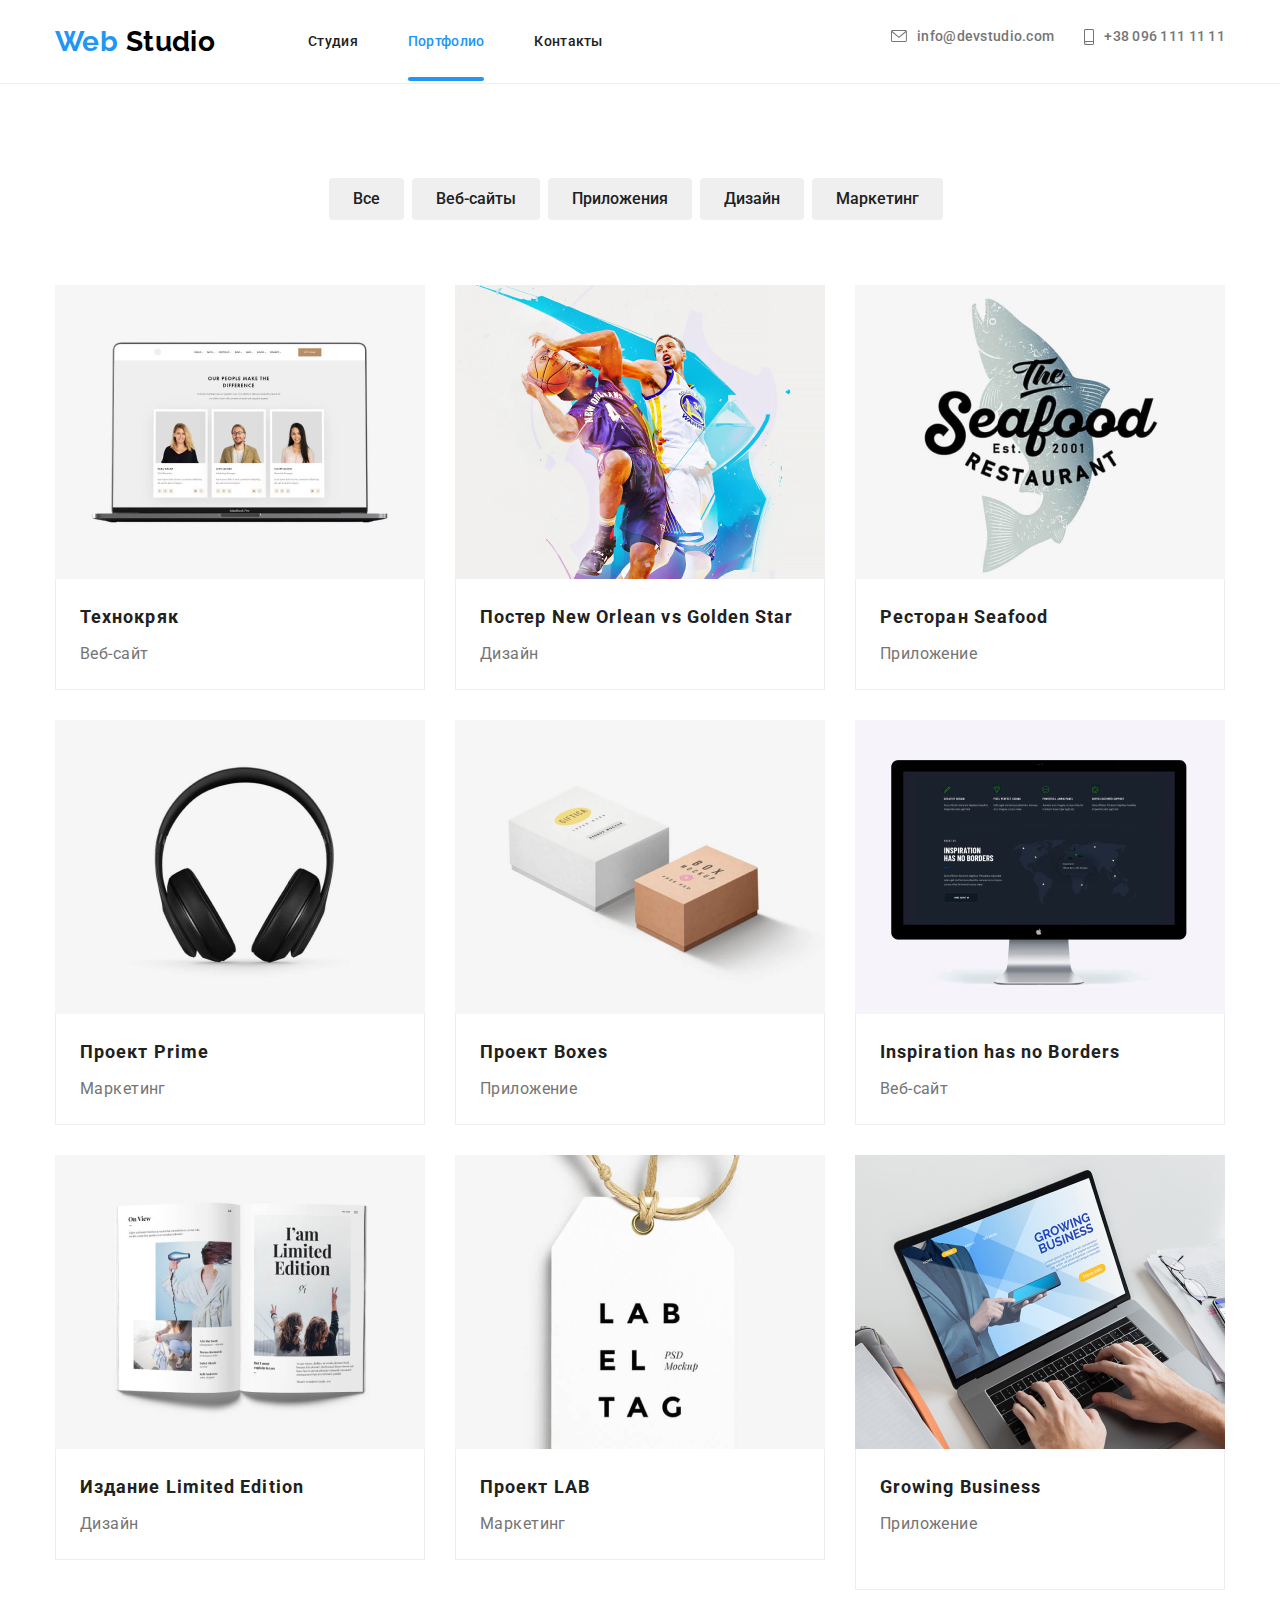
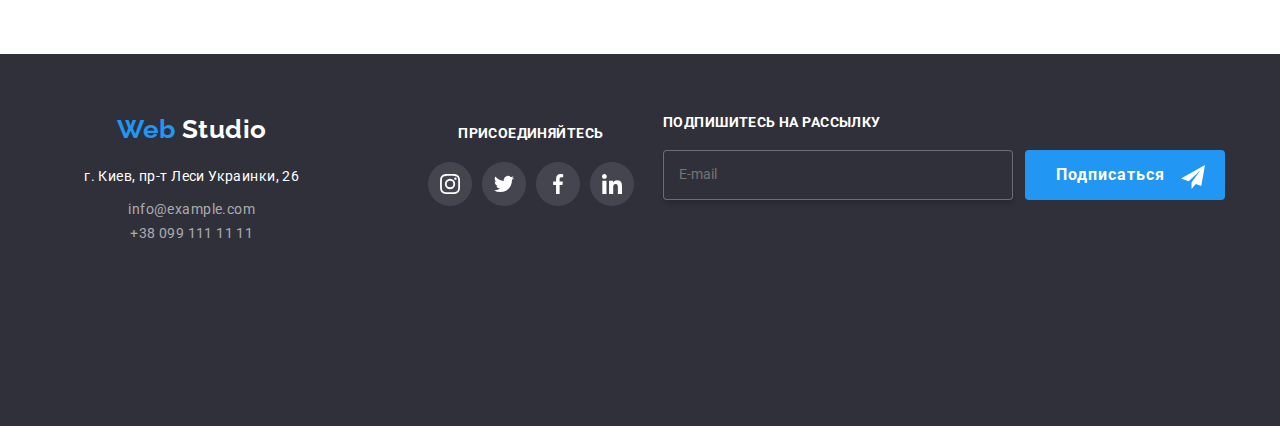
==== commit f32e8f69: "1-06-1" ====
--- a/portfolio.html
+++ b/portfolio.html
@@ -16,25 +16,23 @@
 </head>
 <body>
     <header class="header">
-        <div class="header__conteiner ">
+        <div class="conteiner header__conteiner ">
             <div class="gt">
                 <a class="logo" href="https://www.google.com/">
                     <span class="logo__web">Web</span>
                     <span class="logo__studio">Studio</span></a>
             
-            
+            <button class="menu-mobile is-open" type="button" aria-expanded="false" data-menu-button>
+                        <svg width="40px" height="40px" aria-controls="mobile-menu" aria-label="Переключатель мобильного меню ">
+                            <use class="icon-menu" href="./icon/sprite.svg#icon-close_40px"></use>
+                            <use class="icon-cross" href="./icon/sprite.svg#icon-menu_40px"></use>
+                        </svg>
+            </button>
                 <nav class="nav-head">
-                    <button class="menu-mobile is-open" type="button" aria-expanded="false" data-menu-button>
-                        <svg width="40px" height="40px" aria-controls="mobile-menu" aria-label="Переключатель мобильного меню ">
-                            <use class="icon-menu" href="./icon/sprite.svg#icon-menu_40px"></use>
-                            <use class="icon-cross" href="./icon/sprite.svg#icon-close_40px"></use>
-                        </svg>
-            
-            
-                    </button>
-            </div>
-                <div class="mobile-menu is-open" id="mobile-menu" data-menu>
-                
+                    
+                </div>
+
+                <div class="mobile-menu" id="mobile-menu" data-menu>
                     <div class="conteiner">
                         <div class="mob-menu-top">
                             <ul class="mobile-menu__list">
@@ -132,12 +130,19 @@
                 <li class="progects__item">
                     <a class="progects__links" href="">
                     <div class="absolt">
+                        <picture>
+                            <source srcset="./images/tech-crack-desk-1x.jpg  1x,
+                                            ./images/tech-crack-desk-2x.jpg  2x
+                                            " media="(min-width: 1200px)" />
+                            <source srcset="./images/tech-crack-tab-1x.jpg  1x,
+                                            ./images/tech-crack-tab-2x.jpg  2x
+                                            " media="(min-width: 768px)" />
+                            <source srcset="./images/tech-crack-mob-1x.jpg  1x,
+                                            ./images/tech-crack-mob-2x.jpg  2x "
+                                media="(min-width: 320px)" />
+                            <img src="./images/tech-crack.jpg" width="370" alt="Laptop">
+                        </picture>
                         
-                        <img
-                        srcset="./images/tech-crack.jpg  1x,
-                                    ./images/tech-crack-2x.jpg  2x
-                        " 
-                        src="./images/tech-crack.jpg" width="370" alt="Laptop">
                             <p class="absolt__text">Ресурс предлагает комплексные предложения с разным уровнем функционала и сервисов. Все это позволит
                                 посетителю получить
                                 исчерпывающие сведения о компании или частном лице.</p>
@@ -152,11 +157,18 @@
                 <li class="progects__item">
                     <a class="progects__links" href="">
                     <div class="absolt">
-                    <img 
-                    srcset="./images/poster.jpg  1x,
-                        ./images/poster-2x.jpg  2x
-                        " 
-                    src="./images/poster.jpg" width="370" alt="Basketball team poster ">
+                        <picture>
+                            <source srcset="./images/poster-1x-desk.jpg  1x,
+                                            ./images/poster-2x-desk.jpg  2x
+                                            " media="(min-width: 1200px)" />
+                            <source srcset="./images/poster-tab-1x.jpg  1x,
+                                            ./images/poster-tab-2x.jpg  2x
+                                            " media="(min-width: 768px)" />
+                            <source srcset="./images/poster-mob-1x.jpg  1x,
+                                            ./images/poster-mob-2x.jpg  2x " media="(min-width: 320px)" />
+                            <img src="./images/poster.jpg" width="370" alt="Basketball team poster ">
+                        </picture>
+                    
                 <p class="absolt__text">Ресурс предлагает комплексные предложения с разным уровнем функционала и сервисов. Все это
                     позволит
                     посетителю получить
@@ -171,11 +183,19 @@
                 <li class="progects__item">
                     <a class="progects__links" href="">
                     <div class="absolt">
-                    <img 
-                    srcset="./images/restoran.jpg  1x,
-                        ./images/seafood-2x.jpg  2x
-                        " 
-                    src="./images/restoran.jpg" width="370" alt="restoran-app">
+                        <picture>
+                            <source srcset="./images/seafood-1x-desk.jpg  1x,
+                                            ./images/seafood-2x-desk.jpg  2x
+                                            " media="(min-width: 1200px)" />
+                            <source srcset="./images/seafood-tab-1x.jpg  1x,
+                                            ./images/seafood-tab-2x.jpg  2x
+                                            " media="(min-width: 768px)" />
+                            <source srcset="./images/seafood-mob-1x.jpg  1x,
+                                            ./images/seafood-mob-2x.jpg  2x " 
+                                            media="(min-width: 320px)" />
+                            <img src="./images/restoran.jpg" width="370" alt="restoran-app">
+                        </picture>
+                    
                 <p class="absolt__text">Ресурс предлагает комплексные предложения с разным уровнем функционала и сервисов. Все это
                     позволит
                     посетителю получить
@@ -190,11 +210,18 @@
                 <li class="progects__item">
                     <a class="progects__links" href="">
                     <div class="absolt">
-                    <img 
-                    srcset="./images/progect-prime.jpg  1x,
-                        ./images/prime-2x.jpg  2x
-                        " 
-                    src="./images/progect-prime.jpg" width="370" alt="headphones">
+                        <picture>
+                            <source srcset="./images/prime-1x-desk.jpg  1x,
+                                                                    ./images/prime-2x-desk.jpg  2x
+                                                                    " media="(min-width: 1200px)" />
+                            <source srcset="./images/prime-tab-1x.jpg  1x,
+                                                                    ./images/prime-tab-2x.jpg  2x
+                                                                    " media="(min-width: 768px)" />
+                            <source srcset="./images/prime-mob-1x.jpg  1x,
+                                                                    ./images/prime-mob-2x.jpg  2x " media="(min-width: 320px)" />
+                            <img src="./images/progect-prime.jpg" width="370" alt="headphones">
+                        </picture>
+                    
                     <p class="absolt__text">Ресурс предлагает комплексные предложения с разным уровнем функционала и сервисов. Все это
                         позволит
                         посетителю получить
@@ -209,11 +236,19 @@
                 <li class="progects__item">
                     <a class="progects__links" href="">
                     <div class="absolt">
-                    <img 
-                    srcset="./images/progect-boxes.jpg  1x,
-                        ./images/boxes-2x.jpg  2x
-                        " 
-                    src="./images/progect-boxes.jpg" width="370" alt="Boxes">
+                        <picture>
+                            <source srcset="./images/boxes-1x-desk.jpg  1x,
+                                            ./images/boxes-2x-desk.jpg  2x
+                                            " media="(min-width: 1200px)" />
+                            <source srcset="./images/boxes-tab-1x.jpg  1x,
+                                                ./images/boxes-tab-2x.jpg  2x
+                                                " media="(min-width: 768px)" />
+                            <source srcset="./images/boxes-mob-1x.jpg  1x,
+                                        ./images/boxes-mob-2x.jpg  2x "
+                                media="(min-width: 320px)" />
+                            <img src="./images/progect-boxes.jpg" width="370" alt="Boxes">
+                        </picture>
+                    
                     <p class="absolt__text">Ресурс предлагает комплексные предложения с разным уровнем функционала и сервисов. Все это
                         позволит
                         посетителю получить
@@ -229,11 +264,18 @@
                 <li class="progects__item">
                     <a class="progects__links" href="">
                     <div class="absolt">
-                    <img 
-                    srcset="./images/Inspiration.jpg  1x,
-                        ./images/inspir-2x.jpg  2x
-                        " 
-                    src="./images/inspiration.jpg" width="370" alt="Imac">
+                        <picture>
+                            <source srcset="./images/inspir-1x-desk.jpg  1x,
+                                            ./images/inspir-2x-desk.jpg  2x
+                                            " media="(min-width: 1200px)" />
+                            <source srcset="./images/inspir-tab-1x.jpg  1x,
+                                            ./images/inspir-tab-2x.jpg  2x
+                                            " media="(min-width: 768px)" />
+                            <source srcset="./images/inspir-mob-1x.jpg  1x,
+                                            ./images/inspir-mob-2x.jpg  2x " media="(min-width: 320px)" />
+                            <img src="./images/inspiration.jpg" width="370" alt="Imac">
+                        </picture>
+                    
                     <p class="absolt__text">Ресурс предлагает комплексные предложения с разным уровнем функционала и сервисов. Все это
                         позволит
                         посетителю получить
@@ -248,11 +290,18 @@
                 <li class="progects__item">
                     <a class="progects__links" href="">
                     <div class="absolt">
-                   <img 
-                   srcset="./images/edition-limited.jpg  1x,
-                        ./images/limited-2x.jpg  2x
-                        " 
-                   src="./images/edition-limited.jpg" width="370" alt="Book">
+                        <picture>
+                            <source srcset="./images/limited-1x-desk.jpg  1x,
+                                    ./images/limited-2x-desk.jpg  2x
+                                    " media="(min-width: 1200px)" />
+                            <source srcset="./images/limited-tab-1x.jpg  1x,
+                                            ./images/limited-tab-2x.jpg  2x
+                                            " media="(min-width: 768px)" />
+                            <source srcset="./images/limited-mob-1x.jpg  1x,
+                                            ./images/limited-mob-2x.jpg  2x " media="(min-width: 320px)" />
+                            <img src="./images/edition-limited.jpg" width="370" alt="Book">
+                        </picture>
+                   
                     <p class="absolt__text">Ресурс предлагает комплексные предложения с разным уровнем функционала и сервисов. Все это
                         позволит
                         посетителю получить
@@ -267,11 +316,18 @@
                 <li class="progects__item">
                     <a class="progects__links" href="">
                     <div class="absolt">
-                    <img 
-                    srcset="./images/project-lab.jpg  1x,
-                        ./images/lab-2x.jpg  2x
-                        " 
-                    src="./images/project-lab.jpg" width="370" alt="Tag">
+                        <picture>
+                            <source srcset="./images/lab-1x-desk.jpg  1x,
+                                            ./images/lab-2x-desk.jpg  2x
+                                            " media="(min-width: 1200px)" />
+                            <source srcset="./images/lab-tab-1x.jpg  1x,
+                                            ./images/lab-tab-2x.jpg  2x
+                                            " media="(min-width: 768px)" />
+                            <source srcset="./images/lab-mob-1x.jpg  1x,
+                                            ./images/lab-mob-2x.jpg  2x " media="(min-width: 320px)" />
+                            <img src="./images/project-lab.jpg" width="370" alt="Tag">
+                        </picture>
+                    
                 <p class="absolt__text">Ресурс предлагает комплексные предложения с разным уровнем функционала и сервисов. Все это
                     позволит
                     посетителю получить
@@ -286,11 +342,18 @@
                 <li class="progects__item">
                     <a class="progects__links" href="">
                     <div class="absolt">
-                    <img 
-                    srcset="./images/gro-bes.jpg  1x,
-                        ./images/growing-2x.jpg  2x
-                        " 
-                    src="./images/gro-bes.jpg" width="370" alt="Lapto and hands">
+                        <picture>
+                            <source srcset="./images/growing-1x-desk.jpg  1x,
+                                            ./images/growing-2x-desk.jpg  2x
+                                            " media="(min-width: 1200px)" />
+                            <source srcset="./images/growing-tab-1x.jpg  1x,
+                                            ./images/growing-tab-2x.jpg  2x
+                                            " media="(min-width: 768px)" />
+                            <source srcset="./images/growing-mob-1x.jpg  1x,
+                                            ./images/growing-mob-2x.jpg  2x " media="(min-width: 320px)" />
+                            <img src="./images/gro-bes.jpg" width="370" alt="Lapto and hands">
+                        </picture>
+                    
                     <p class="absolt__text">Ресурс предлагает комплексные предложения с разным уровнем функционала и сервисов. Все это
                         позволит
                         посетителю получить
@@ -309,7 +372,7 @@
 
 <footer class="footer-bg">
     <div class="conteiner footer-conteiner">
-        <div class="footer-tablet">
+        <div class="footer-adaptive">
             <div class="footer-bg-flex">
                 <a class="logo-fr" href="https://www.google.com/">
                     <span class="logo-fr__web--accent">Web</span>
--- a/css/main.min.css
+++ b/css/main.min.css
@@ -1 +1 @@
-:root{--primary-text-color: #757575;--title-text-color: #212121;--accent-text-color: #2196f3;--primary-bg-color: #e5e5e5;--header-bg-color: #ffffff;--logo-text-studio: #000000;--footer-bg-color: #2f303a;--border-color: #eeeeee;--comand-bg-color: #f5f4fa;--hero-bg-color: #c4c4c4;--customers-border-color: #afb1b8;--backdrop-color: #0000001a;--overlay-progects: rgba(33, 150, 243, 0.9)}.conteiner{width:100%;padding-left:15px;padding-right:15px;margin-left:auto;margin-right:auto}@media screen and (min-width: 480px){.conteiner{max-width:480px}}@media screen and (min-width: 768px){.conteiner{max-width:768px}}@media screen and (min-width: 1200px){.conteiner{max-width:1200px}}body{background-color:var(--header-bg-color);color:var(--primary-text-color);font-family:Roboto,sans-serif;font-size:14px;letter-spacing:.03em}.section{padding-top:94px;padding-bottom:94px}@media screen and (max-width: 480px){.section{padding-top:60px;padding-bottom:60px}}@media screen and (min-width: 480px){.section{padding-top:60px;padding-bottom:60px}}@media screen and (min-width: 1200px){.section{padding-top:94px;padding-bottom:94px}}.section__title{margin-bottom:50px;color:var(--title-text-color);font-weight:700;font-size:36px;line-height:1.17}@media screen and (min-width: 480px){.section__title{margin-bottom:30px}}@media screen and (min-width: 768px){.section__title{margin-bottom:30px}}@media screen and (min-width: 480px){.section__title{margin-bottom:50px}}a{text-decoration:none}h1,h2,h3,h4,h5,h6,p{margin:0;padding:0}img{display:block;width:100%;height:auto}textarea{resize:none}ul,a{margin:0;padding:0;list-style:none}*,::after,::before{box-sizing:border-box;max-width:100%;height:auto}.hidden{position:absolute;width:1px;height:1px;margin:-1px;border:0;padding:0;white-space:nowarp;clip-path:insert(100%);clip:rect(0 0 0 0);overflow:hidden}.centered{text-align:center}.header{position:relative;background-color:var(--header-bg-color);border-bottom:1px solid var(--border-color)}.nav-head{display:none;display:flex;align-items:center}.header__conteiner{width:1200px;align-items:center;padding-left:15px;padding-right:15px;margin-left:auto;margin-right:auto}@media screen and (min-width: 768px){.header__conteiner{display:flex}}.gt{display:flex;justify-content:space-between}.menu-mobile{background-color:rgba(0,0,0,0);border:none;margin:0;padding:0}.menu-mobile .icon-cross{display:none}@media screen and (min-width: 768px){.menu-mobile{display:none}}.menu-mobile.is-open .icon-menu{display:none}.menu-mobile.is-open .icon-cross{display:block}.logo{padding-top:24px;padding-bottom:25px}.logo .logo__web{display:inline-block;color:var(--accent-text-color);font-family:"Raleway";font-weight:700;font-size:26px;line-height:1.2;text-decoration:none}.logo .logo__studio{color:var(--logo-text-studio);font-family:"Raleway";font-weight:700;font-size:26px;line-height:1.2;text-decoration:none;padding-top:24px;padding-bottom:25px;transition:color 250ms cubic-bezier(0.4, 0, 0.2, 1)}.site-nav{display:none}@media screen and (min-width: 768px){.site-nav{display:flex;margin-left:93px}}.site-nav__link{position:relative;display:block;padding-top:32px;padding-bottom:32px;color:var(--title-text-color);font-weight:500;line-height:1.14;letter-spacing:.02em;transition:color 250ms cubic-bezier(0.4, 0, 0.2, 1)}.site-nav__link:hover,.site-nav__link:focus{color:var(--accent-text-color)}.site-nav__link--current{color:var(--accent-text-color)}.site-nav__link::after{content:" ";position:absolute;display:block;bottom:0;right:0;width:100%;height:4px;border-radius:2px;background-color:var(--accent-text-color);opacity:1;transition:opacity 250ms cubic-bezier(0.4, 0, 0.2, 1);visibility:hidden}.site-nav__link--current::after{opacity:1;visibility:visible}.site-nav__item:not(:last-child){margin-right:50px}.contacts-header{display:none;display:flex;margin-left:auto}@media screen and (min-width: 768px){.contacts-header{flex-direction:column}}@media screen and (min-width: 1200px){.contacts-header{flex-direction:row}}.contacts-header .contacts-header__icon{margin-right:10px}.contacts-header .contacts-header__link{display:none}@media screen and (min-width: 768px){.contacts-header .contacts-header__link{display:flex;align-items:normal;padding-bottom:10px;margin-left:30px;fill:var(--primary-text-color);color:var(--primary-text-color);font-weight:500;line-height:1.14;letter-spacing:.02em;transition:fill 250ms cubic-bezier(0.4, 0, 0.2, 1),color 250ms cubic-bezier(0.4, 0, 0.2, 1)}.contacts-header .contacts-header__link:not(:last-child){margin-left:0}.contacts-header .contacts-header__link:hover{color:var(--accent-text-color);fill:var(--accent-text-color)}.contacts-header .contacts-header__link:focus{color:var(--accent-text-color);fill:var(--accent-text-color)}}@media screen and (min-width: 1200px){.contacts-header .contacts-header__link{display:flex;align-items:normal;padding-top:20px;padding-bottom:20px;margin-left:30px;fill:var(--primary-text-color);color:var(--primary-text-color);font-weight:500;line-height:1.14;letter-spacing:.02em;transition:fill 250ms cubic-bezier(0.4, 0, 0.2, 1),color 250ms cubic-bezier(0.4, 0, 0.2, 1)}.contacts-header .contacts-header__link .contacts-header__link:not(:last-child){margin-left:0}.contacts-header .contacts-header__link .contacts-header__link:hover{color:var(--accent-text-color);fill:var(--accent-text-color)}.contacts-header .contacts-header__link .contacts-header__link:focus{color:var(--accent-text-color);fill:var(--accent-text-color)}}.mobile-menu{z-index:1;position:absolute;display:none;top:100%;left:0;width:100%;background-color:var(--header-bg-color);width:100vw;height:100vh;overflow-y:auto}.mobile-menu .conteiner{display:flex;flex-direction:column;height:100%;justify-content:space-between}.mobile-menu.is-open{display:block}@media screen and (min-width: 768px){.mobile-menu.is-open{display:none}}.mobile-menu__link{color:var(--title-text-color);font-weight:500;font-size:40px;line-height:1.175;text-align:center;letter-spacing:.02em}.mobile-menu__item{margin-bottom:32px}.mobile-menu__item:last-child{margin-bottom:0}.mobile-menu__link--current{color:var(--accent-text-color)}.contacts-mob-menu{margin-bottom:64px}.contacts-mob-menu__item{color:var(--primary-text-color);font-weight:500;font-size:34px;line-height:1.1764;letter-spacing:.02em;margin-bottom:30px}.contacts-mob-menu__item:last-child{margin-bottom:0}.contacts-mob-menu__item .contacts-mob-menu__link--accent{color:var(--accent-text-color)}.contacts-mob-menu__item .contacts-mob-menu__link--small{font-weight:500;font-size:24px;line-height:.8571;letter-spacing:.02em}.contacts-mob-menu__link{color:var(--primary-text-color);font-weight:500;font-size:34px;line-height:1.1764;letter-spacing:.02em}.mob-menu-social{display:flex;padding-bottom:48px}.mob-menu-social::before{display:block;content:" ";position:absolute;width:22px;height:1px;left:0px;top:10px;border:1px solid rgba(33,33,33,.2);transform:rotate(90deg)}.mob-menu-social__item{position:relative}.mob-menu-social__link{color:var(--accent-text-color);font-weight:500;font-size:18px;line-height:1.2222;letter-spacing:.02em;margin-right:20px}.mob-menu-social__link:not(:last-child){margin-right:0}.button{color:var(--title-text-color);cursor:pointer;font-weight:500;font-size:16px;line-height:1.625;border-radius:4px;border-color:rgba(0,0,0,0);transition:background-color 250ms cubic-bezier(0.4, 0, 0.2, 1),color 250ms cubic-bezier(0.4, 0, 0.2, 1)}.button:hover,.button:focus{background-color:var(--accent-text-color);color:var(--header-bg-color);box-shadow:0px 2px 2px 0px rgba(0,0,0,.1215686275);box-shadow:0px 1px 2px 0px rgba(0,0,0,.0784313725);box-shadow:0px 3px 1px 0px rgba(0,0,0,.1019607843)}.portfolio-nav__btn{padding-top:6px;padding-bottom:6px;padding-left:22px;padding-right:22px;margin-bottom:15px}.portfolio-nav__btn:hover{background-color:var(--accent-text-color);color:var(--header-bg-color);box-shadow:0px 2px 2px 0px rgba(0,0,0,.1215686275);box-shadow:0px 1px 2px 0px rgba(0,0,0,.0784313725);box-shadow:0px 3px 1px 0px rgba(0,0,0,.1019607843)}.hero__button{display:flex;flex-direction:row;align-items:flex-start;padding:10px 32px;box-shadow:0px 4px 4px rgba(0,0,0,.15);border-radius:4px;margin-left:auto;margin-right:auto;margin-top:30px;background-color:var(--accent-text-color);color:var(--header-bg-color);border-color:var(--accent-text-color);font-weight:700;font-size:16px;line-height:1.875;border-radius:4px;cursor:pointer;border-color:rgba(0,0,0,0);transition:background-color 250ms cubic-bezier(0.4, 0, 0.2, 1),color 250ms cubic-bezier(0.4, 0, 0.2, 1)}.btn-submit-ft{position:relative;width:200px;height:50px;border-radius:4px;border-color:rgba(0,0,0,0);color:var(--header-bg-color);background-color:var(--accent-text-color);font-weight:700;font-size:16px;line-height:1.875;letter-spacing:.06em;text-align:start;padding-left:29px}.btn-submit-ft__icon{position:absolute;right:155px;top:82px;fill:var(--header-bg-color)}@media screen and (min-width: 1200px){.btn-submit-ft__icon{right:20px;top:15px}}.btn-modal{position:absolute;top:8px;right:8px;background-color:var(--header-bg-color);border:1px solid rgba(0,0,0,.1019607843);width:30px;height:30px;border-radius:50%;transition:border 250ms cubic-bezier(0.4, 0, 0.2, 1)}.btn-modal__icon{position:absolute;top:50%;width:30px;height:30px;padding:6px;border-radius:17px;fill:var(--logo-text-studio);transform:translate(-50%, -50%);transition:fill 250ms cubic-bezier(0.4, 0, 0.2, 1)}.btn-modal__icon:hover{fill:var(--accent-text-color)}.btn-modal:hover{border:1px solid var(--accent-text-color)}.btn-submit{display:block;border-radius:4px;border-color:rgba(0,0,0,0);color:var(--header-bg-color);background-color:var(--accent-text-color);font-weight:700;font-size:16px;line-height:1.875;letter-spacing:.06em;padding:10px 56px;margin-top:30px;margin-left:auto;margin-right:auto}.hero{background-color:var(--hero-bg-color);text-align:center;padding-top:118px;padding-bottom:118px;background:rgba(47,48,58,.4);max-width:100%;height:400px;margin-right:auto;margin-left:auto;background-repeat:no-repeat;background-size:cover;background-position:center;background-image:linear-gradient(to right, rgba(47, 48, 58, 0.4), rgba(47, 48, 58, 0.4)),url(../../images/overlay-mobile.jpg)}@media(min-device-pixel-ratio: 2),(min-resolution: 192dpi),(min-resolution: 2dppx){.hero{background-image:linear-gradient(to right, rgba(47, 48, 58, 0.4), rgba(47, 48, 58, 0.4)),url(../../images/overlay-mobile-2x.jpg)}}@media screen and (min-width: 768px){.hero{width:768px;height:400px;background-repeat:no-repeat;background-size:cover;background-position:center;background-image:linear-gradient(to right, rgba(47, 48, 58, 0.4), rgba(47, 48, 58, 0.4)),url(../../images/overlay-tablet.jpg)}}@media screen and (min-width: 768px)and (min-device-pixel-ratio: 2),screen and (min-width: 768px)and (min-resolution: 192dpi),screen and (min-width: 768px)and (min-resolution: 2dppx){.hero{background-image:linear-gradient(to right, rgba(47, 48, 58, 0.4), rgba(47, 48, 58, 0.4)),url(../../images/overlay-tablet-2x.jpg)}}@media screen and (min-width: 1200px){.hero{width:1600px;height:600px;padding-top:200px;padding-bottom:200px;background-repeat:no-repeat;background-size:cover;background-position:center;background-image:linear-gradient(to right, rgba(47, 48, 58, 0.4), rgba(47, 48, 58, 0.4)),url(../../images/bg-image.png)}}@media screen and (min-width: 1200px)and (min-device-pixel-ratio: 2),screen and (min-width: 1200px)and (min-resolution: 192dpi),screen and (min-width: 1200px)and (min-resolution: 2dppx){.hero{background-image:linear-gradient(to right, rgba(47, 48, 58, 0.4), rgba(47, 48, 58, 0.4)),url(../../images/overlay-desk-2x.jpg)}}.hero .hero__title{width:360px;margin:0 auto;color:var(--header-bg-color);margin:0 auto;color:var(--header-bg-color);font-weight:900;font-size:26px;line-height:1.36;letter-spacing:.06em;text-transform:uppercase}@media screen and (min-width: 768px){.hero .hero__title{width:360px;height:84px}}@media screen and (min-width: 1200px){.hero .hero__title{width:696px;height:120px;font-weight:900;font-size:44px;line-height:1.3636;text-align:center;letter-spacing:.06em;text-transform:uppercase}}.hero{background-color:var(--hero-bg-color);text-align:center;padding-top:118px;padding-bottom:118px;background:rgba(47,48,58,.4);max-width:100%;height:400px;margin-right:auto;margin-left:auto;background-repeat:no-repeat;background-size:cover;background-position:center;background-image:linear-gradient(to right, rgba(47, 48, 58, 0.4), rgba(47, 48, 58, 0.4)),url(../../images/overlay-mobile.jpg)}@media(min-device-pixel-ratio: 2),(min-resolution: 192dpi),(min-resolution: 2dppx){.hero{background-image:linear-gradient(to right, rgba(47, 48, 58, 0.4), rgba(47, 48, 58, 0.4)),url(../../images/overlay-mobile-2x.jpg)}}@media screen and (min-width: 768px){.hero{width:768px;height:400px;background-repeat:no-repeat;background-size:cover;background-position:center;background-image:linear-gradient(to right, rgba(47, 48, 58, 0.4), rgba(47, 48, 58, 0.4)),url(../../images/overlay-tablet.jpg)}}@media screen and (min-width: 768px)and (min-device-pixel-ratio: 2),screen and (min-width: 768px)and (min-resolution: 192dpi),screen and (min-width: 768px)and (min-resolution: 2dppx){.hero{background-image:linear-gradient(to right, rgba(47, 48, 58, 0.4), rgba(47, 48, 58, 0.4)),url(../../images/overlay-tablet-2x.jpg)}}@media screen and (min-width: 1200px){.hero{width:1600px;height:600px;padding-top:200px;padding-bottom:200px;background-repeat:no-repeat;background-size:cover;background-position:center;background-image:linear-gradient(to right, rgba(47, 48, 58, 0.4), rgba(47, 48, 58, 0.4)),url(../../images/bg-image.png)}}@media screen and (min-width: 1200px)and (min-device-pixel-ratio: 2),screen and (min-width: 1200px)and (min-resolution: 192dpi),screen and (min-width: 1200px)and (min-resolution: 2dppx){.hero{background-image:linear-gradient(to right, rgba(47, 48, 58, 0.4), rgba(47, 48, 58, 0.4)),url(../../images/overlay-desk-2x.jpg)}}.hero .hero__title{width:360px;margin:0 auto;color:var(--header-bg-color);margin:0 auto;color:var(--header-bg-color);font-weight:900;font-size:26px;line-height:1.36;letter-spacing:.06em;text-transform:uppercase}@media screen and (min-width: 768px){.hero .hero__title{width:360px;height:84px}}@media screen and (min-width: 1200px){.hero .hero__title{width:696px;height:120px;font-weight:900;font-size:44px;line-height:1.3636;text-align:center;letter-spacing:.06em;text-transform:uppercase}}.advantage-studio{margin-bottom:-30px}@media screen and (min-width: 768px){.advantage-studio{display:flex;flex-wrap:wrap;margin-left:-30px;margin-bottom:-30px}}.advantage-studio .advantage-studio__item{margin-bottom:30px}@media screen and (min-width: 768px){.advantage-studio .advantage-studio__item{width:calc(50% - 30px);margin-left:30px;margin-bottom:30px}}@media screen and (min-width: 1200px){.advantage-studio .advantage-studio__item{width:calc(25% - 30px);margin-left:30px;margin-bottom:30px}}.advantage-studio .advantage-studio__title{margin-top:30px;margin-bottom:10px;color:var(--title-text-color);font-size:14px;font-weight:700;line-height:1.14;text-transform:uppercase}.advantage-studio .advantage-studio__text{color:var(--primary-text-color);line-height:1.71}.advantage-img{display:flex;justify-content:center;align-items:flex-end;border-radius:4px;background-color:var(--comand-bg-color)}.advantage-img .advantage-img__svg{padding:25px 0}.section--outher-bg{background-color:var(--comand-bg-color)}.team{margin-bottom:-30px}@media screen and (min-width: 768px){.team{display:flex;flex-wrap:wrap;margin-left:-30px;margin-bottom:-30px}}@media screen and (min-width: 1200px){.team{display:flex;flex-wrap:wrap;margin-left:-30px;margin-bottom:-30px}}.team .team__item{width:450px;background:#fff;box-shadow:0px 1px 3px rgba(0,0,0,.12),0px 1px 1px rgba(0,0,0,.14),0px 2px 1px rgba(0,0,0,.2);border-radius:0px 0px 4px 4px;margin-bottom:30px;margin-bottom:30px}.team .team__item:nth-child(n+4){margin-right:0}@media screen and (min-width: 768px){.team .team__item{width:calc(50% - 30px);margin-left:30px;margin-bottom:30px}}@media screen and (min-width: 1200px){.team .team__item{width:calc(25% - 30px);margin-left:30px;margin-bottom:30px}}.team .team__card{padding-top:30px;padding-bottom:30px;padding-left:32px;padding-right:32px}.team .team__title{margin-bottom:4px;color:var(--title-text-color);font-size:18px;font-weight:700;line-height:2;letter-spacing:.06em;text-align:center}.team .team__text{color:var(--primary-text-color);font-size:16px;line-height:1.875;text-align:center}.social{display:flex;justify-content:space-evenly;margin-left:10px;margin-top:16px;cursor:pointer}.social .social__link{display:flex;justify-content:center;background-color:var(--header-bg-color);width:44px;height:44px;border-radius:20px;margin-right:10px;fill:var(--customers-border-color);transition:background-color 250ms cubic-bezier(0.4, 0, 0.2, 1),fill 250ms cubic-bezier(0.4, 0, 0.2, 1)}.social .social__link:hover{background-color:var(--accent-text-color);fill:var(--header-bg-color)}.social .social__link:last-child{margin-right:0}.customers{margin-bottom:-30px}@media screen and (min-width: 480px){.customers{display:flex;flex-wrap:wrap;margin-left:-30px;margin-bottom:-30px}}@media screen and (min-width: 768px){.customers{display:flex;flex-wrap:wrap;margin-left:-30px;margin-bottom:-30px}}@media screen and (min-width: 1200px){.customers{display:flex;flex-wrap:wrap;margin-left:-30px;margin-bottom:-30px}}.customers .customers__item{margin-bottom:30px}@media screen and (min-width: 480px){.customers .customers__item{width:calc(50% - 30px);margin-left:30px;margin-bottom:30px}}@media screen and (min-width: 768px){.customers .customers__item{width:calc(33.3333333333% - 30px);margin-left:30px;margin-bottom:30px}}@media screen and (min-width: 1200px){.customers .customers__item{width:calc(16.6666666667% - 30px);margin-left:30px;margin-bottom:30px}}.customers .customers__link{width:100%;height:100%;display:flex;align-items:center;margin-right:30px;justify-content:space-around;border:1px solid var(--customers-border-color);border-radius:4px;border-color:var(--customers-border-color);cursor:pointer;fill:var(--customers-border-color);transition:border-color 250ms cubic-bezier(0.4, 0, 0.2, 1),fill 250ms cubic-bezier(0.4, 0, 0.2, 1)}.customers .customers__link:hover,.customers .customers__link:focus{fill:var(--accent-text-color);border-color:var(--accent-text-color)}.customers .customers__logo{fill:var(--customers-border-color);transition:fill 250ms cubic-bezier(0.4, 0, 0.2, 1)}.customers .customers__logo:hover{fill:var(--accent-text-color)}.card-text{flex-grow:1;padding-left:24px;padding-right:24px;padding-top:20px;padding-bottom:20px;border-left:1px solid var(--border-color);border-right:1px solid var(--border-color);border-bottom:1px solid var(--border-color)}.card-text .card-text__title{margin-bottom:4px;color:var(--title-text-color);font-size:18px;font-weight:700;line-height:2;letter-spacing:.06em}.card-text .card-text__text{color:var(--primary-text-color);font-size:16px;line-height:1.875}.absolt{overflow:hidden;position:relative}.absolt .absolt__text{position:absolute;top:0;left:0;width:100%;height:100%;background-color:var(--overlay-progects);transform:translateY(100%);transition:transform 250ms cubic-bezier(0.4, 0, 0.2, 1);opacity:0;color:var(--header-bg-color);font-size:18px;line-height:1.5555;letter-spacing:.03em;padding:63px 24px 63px 24px}.absolt::before{position:absolute;display:inline-block;background-color:var(--overlay-progects);width:100%;height:100%;opacity:0;transform:translateY(100%);transition:transform 250ms cubic-bezier(0.4, 0, 0.2, 1)}.absolt:hover::before{opacity:1}.absolt:hover.absolt::before{transform:translateY(0)}.progects__links:hover .absolt__text,.progects__links:focus .absolt__text{transform:translateY(0);opacity:1}@media screen and (min-width: 768px){.progects{display:flex;flex-wrap:wrap;margin-right:-30px;margin-bottom:-30px}}@media screen and (min-width: 1200px){.progects{display:flex;flex-wrap:wrap;margin-right:-30px;margin-bottom:-30px}}.progects__item{position:relative;margin-bottom:30px}@media screen and (min-width: 768px){.progects__item{flex-basis:calc((100% - 60px)/2);margin-right:30px;margin-bottom:30px}}@media screen and (min-width: 1200px){.progects__item{flex-basis:calc((100% - 90px)/3);margin-right:30px;margin-bottom:30px}.progects__item .progects__item:nth-child(3n){margin-right:0}}.progects__links{display:block;transition:box-shadow 250ms cubic-bezier(0.4, 0, 0.2, 1)}.progects__links:hover{box-shadow:0px 1px 1px rgba(0,0,0,.12),0px 4px 4px rgba(0,0,0,.06),1px 4px 6px rgba(0,0,0,.16)}.portfolio-nav{display:flex;justify-content:center;cursor:pointer}.portfolio-nav .portfolio-nav__item{margin-right:8px}.footer-bg{background-color:var(--footer-bg-color);padding-top:60px;padding-bottom:60px}.logo-fr{color:var(--header-bg-color);font-family:"Raleway";font-weight:700;font-size:26px;line-height:1.2;text-decoration:none}.logo-fr .logo-fr__web--accent{color:var(--accent-text-color)}.footer-adress{margin-top:20px}.contacts-list{display:flex;flex-direction:column;align-items:center}.contacts-list .contacts-list__adress{color:var(--header-bg-color);font-style:normal;font-size:14px;line-height:1.71;margin-bottom:9px}.contacts-list .contacts-list__contacts{font-style:normal;line-height:1.7;color:rgba(255,255,255,.6);margin-bottom:9px}.contacts-list .contacts-list__contacts--tel{margin-bottom:0}.footer-conteiner{display:flex;flex-direction:column;align-items:center}@media screen and (min-width: 1200px){.footer-conteiner{display:flex;flex-direction:row;align-items:flex-start}}.footer-list-contacts{display:block;margin-bottom:9px}.footer-bg-flex{display:flex;flex-direction:column;align-items:center;margin-bottom:60px}.invisible-header{display:none}.title-footer{color:var(--header-bg-color);font-style:normal;font-weight:700;font-size:14px;line-height:1.14;letter-spacing:.03em;text-transform:uppercase;margin-bottom:20px}.footer-social{display:flex}.footer-social .footer-social__icon{fill:rgba(255,255,255,.1);transition:fill 250ms cubic-bezier(0.4, 0, 0.2, 1)}.footer-social .footer-social__icon:hover{fill:var(--accent-text-color)}.footer-social .footer-social__item{margin-right:10px}.footer-social .footer-social__item:last-child{margin-right:0}.social-footer{display:flex;flex-direction:column;align-items:center;margin-top:60px;margin-bottom:60px}@media screen and (min-width: 768px){.social-footer{margin-top:0;margin-bottom:0;margin-left:165px}}@media screen and (min-width: 1200px){.social-footer{margin-top:0;margin-bottom:0;margin-left:70px}}.subscription-footer{display:flex;flex-direction:column;align-items:center}@media screen and (min-width: 1200px){.subscription-footer{display:flex;flex-direction:column;align-items:baseline}}.subscription-footer .subscription-footer__text{margin-bottom:20px;font-weight:700;font-size:16px;line-height:1.1428;letter-spacing:.03em;text-transform:uppercase;color:var(--header-bg-color)}.form-footer{position:relative;display:flex;align-items:center;flex-direction:column}@media screen and (min-width: 1200px){.form-footer{display:flex;flex-direction:row;align-items:flex-start}}.form-footer .form-footer__input{margin-bottom:20px;margin-right:12px;width:450px;height:50px;padding:15px 15px 16px;border-radius:4px;color:rgba(255,255,255,.6);background-color:var(--footer-bg-color);border:1px solid rgba(255,255,255,.3019607843);box-shadow:0px 4px 4px 0px rgba(0,0,0,.1490196078)}@media screen and (min-width: 1200px){.form-footer .form-footer__input{width:350px;height:50px}}@media screen and (min-width: 768px){.footer-adaptive{display:flex;align-items:normal;margin-left:auto;margin-right:auto}}@media screen and (min-width: 1200px){.footer-adaptive{display:flex}}.backdrop{position:fixed;top:0;left:0;width:100%;height:100%;overflow-y:scroll;background-color:var(--backdrop-color);transition:opacity 250ms cubic-bezier(0.4, 0, 0.2, 1)}.backdrop.is-hidden{opacity:0;pointer-events:none}.modal{position:absolute;top:50%;left:50%;transform:translate(-50%, -50%);justify-content:flex-end;width:480px;min-height:609px;background-color:var(--header-bg-color);border-radius:4px;padding:40px}@media screen and (min-width: 1200px){.modal{min-width:528px;min-height:521px}}.modal .modal__title{display:block;font-size:20px;line-height:1.15;color:var(--title-text-color);margin-bottom:12px;text-align:center}.form{width:448px}.form-field{position:relative;display:flex;flex-direction:column}.form-field .form-field__input{width:100%;height:40px;border:1px solid rgba(33,33,33,.2);border-radius:4px;margin-bottom:10px;padding:11px 12px 11px 40px}.form-field .form-field__input::placeholder{color:var(--primary-text-color)}.form-field .form-field__label{font-size:12px;line-height:1.17;letter-spacing:.01em;margin-bottom:4px;color:var(--primary-text-color)}.form-field .form-field__icon-form{position:absolute;display:inline-block;top:55%;left:12px;transform:translateY(-55%);transition:fill 250ms cubic-bezier(0.4, 0, 0.2, 1)}.form-field:focus-within .form-field__icon-form{fill:var(--accent-text-color)}.form-field:focus-within .form-field__input{border:1px solid var(--accent-text-color)}.form-comment{width:100%;height:120px;border:1px solid rgba(33,33,33,.2);border-radius:4px;padding:16px 12px}.form-input:focus+.form-field input{border-color:var(--accent-text-color)}.form-label a{color:var(--accent-text-color);text-decoration:revert}.checkbox{-webkit-appearance:none;-moz-appearance:none;appearance:none;position:absolute}.icon-checkbox{display:inline-block;margin-right:8px;width:15px;height:16px;border:2px solid var(--title-text-color);border-radius:4px}.checkbox:checked+.icon-checkbox{border-color:var(--accent-text-color);background-size:contain;background-origin:border-box;background-color:var(--accent-text-color);background-image:url(../icon/icon-check-new.svg)}.form-checkbox input[type=checkbox]{width:16px;height:15px}.form-checkbox{display:flex;align-items:center;justify-content:flex-end;margin-top:20px;margin-bottom:30px}.section--no-pading-top{padding-top:0}.direction{display:flex;justify-content:space-between}@media screen and (max-width: 1199px){.direction{display:none}}.direction .direction__item{position:relative;flex-basis:calc((100% - 60px)/3);margin-top:30px}.direction .direction__label{position:absolute;width:370px;height:70px;background-color:rgba(47,48,58,.8);display:block;left:0;bottom:0;padding-top:27px;color:var(--header-bg-color);font-weight:700;line-height:1.1428;text-align:center;letter-spacing:.03em}@media screen and (max-width: 1199px){.section__title--displayNone{display:none}}.nav-head{display:flex;align-items:center}.portfolio-nav{display:flex;justify-content:flex-start;flex-wrap:wrap;padding-bottom:40px}@media screen and (min-width: 768px){.portfolio-nav{display:flex;flex-wrap:nowrap;justify-content:center}}@media screen and (min-width: 1200px){.portfolio-nav{display:flex;flex-wrap:nowrap}}.portfolio-nav__item{margin-right:8px}/*# sourceMappingURL=main.min.css.map */+:root{--primary-text-color: #757575;--title-text-color: #212121;--accent-text-color: #2196f3;--primary-bg-color: #e5e5e5;--header-bg-color: #ffffff;--logo-text-studio: #000000;--footer-bg-color: #2f303a;--border-color: #eeeeee;--comand-bg-color: #f5f4fa;--hero-bg-color: #c4c4c4;--customers-border-color: #afb1b8;--backdrop-color: #0000001a;--overlay-progects: rgba(33, 150, 243, 0.9)}.conteiner{width:100%;padding-left:15px;padding-right:15px;margin-left:auto;margin-right:auto}@media screen and (min-width: 480px){.conteiner{max-width:480px}}@media screen and (min-width: 768px){.conteiner{max-width:768px}}@media screen and (min-width: 1200px){.conteiner{max-width:1200px}}body{background-color:var(--header-bg-color);color:var(--primary-text-color);font-family:Roboto,sans-serif;font-size:14px;letter-spacing:.03em}.section{padding-top:94px;padding-bottom:94px}@media screen and (max-width: 480px){.section{padding-top:60px;padding-bottom:60px}}@media screen and (min-width: 480px){.section{padding-top:60px;padding-bottom:60px}}@media screen and (min-width: 1200px){.section{padding-top:94px;padding-bottom:94px}}.section__title{margin-bottom:30px;color:var(--title-text-color);font-weight:700;font-size:28px;line-height:1.17}@media screen and (min-width: 480px){.section__title{margin-bottom:30px;font-size:28px}}@media screen and (min-width: 768px){.section__title{margin-bottom:30px}}@media screen and (min-width: 1200px){.section__title{margin-bottom:50px;font-size:36px}}a{text-decoration:none}h1,h2,h3,h4,h5,h6,p{margin:0;padding:0}img{display:block;width:100%;height:auto}textarea{resize:none}ul,a{margin:0;padding:0;list-style:none}.hidden{position:absolute;width:1px;height:1px;margin:-1px;border:0;padding:0;white-space:nowarp;clip-path:insert(100%);clip:rect(0 0 0 0);overflow:hidden}.centered{text-align:center}.header{position:relative;background-color:var(--header-bg-color);border-bottom:1px solid var(--border-color)}.nav-head{display:none;display:flex;align-items:center}.header__conteiner{width:1200px;align-items:center;padding-left:15px;padding-right:15px;margin-left:auto;margin-right:auto}@media screen and (min-width: 768px){.header__conteiner{display:flex}}.gt{display:flex;justify-content:space-between}.menu-mobile{position:absolute;z-index:2;background-color:rgba(0,0,0,0);border:none;top:10px;right:15px;margin:0;padding:0}.menu-mobile .icon-cross{display:none}@media screen and (min-width: 768px){.menu-mobile{display:none}}.menu-mobile.is-open .icon-menu{display:none}.menu-mobile.is-open .icon-cross{display:block}.logo{display:block;font-family:"Raleway";font-weight:700;font-size:24px;line-height:1.17;text-decoration:none;padding-top:16px;padding-bottom:16px}@media screen and (min-width: 1200px){.logo{font-size:28px;line-height:1.1071;padding-top:26px;padding-bottom:26px}}.logo .logo__web{display:inline-block;color:var(--accent-text-color)}.logo .logo__studio{color:var(--logo-text-studio);font-family:"Raleway";transition:color 250ms cubic-bezier(0.4, 0, 0.2, 1)}.site-nav{display:none}@media screen and (min-width: 768px){.site-nav{display:flex;margin-left:93px}}.site-nav__link{position:relative;display:block;padding-top:32px;padding-bottom:32px;color:var(--title-text-color);font-weight:500;line-height:1.14;letter-spacing:.02em;transition:color 250ms cubic-bezier(0.4, 0, 0.2, 1)}.site-nav__link:hover,.site-nav__link:focus{color:var(--accent-text-color)}.site-nav__link--current{color:var(--accent-text-color)}.site-nav__link::after{content:" ";position:absolute;display:block;bottom:0;right:0;width:100%;height:4px;border-radius:2px;background-color:var(--accent-text-color);opacity:1;transition:opacity 250ms cubic-bezier(0.4, 0, 0.2, 1);visibility:hidden}.site-nav__link--current::after{opacity:1;visibility:visible}.site-nav__item:not(:last-child){margin-right:50px}.contacts-header{display:none;display:flex;margin-left:auto}@media screen and (min-width: 768px){.contacts-header{flex-direction:column}}@media screen and (min-width: 1200px){.contacts-header{flex-direction:row}}.contacts-header .contacts-header__icon{margin-right:10px}@media screen and (min-width: 768px){.contacts-header .contacts-header__item{margin-bottom:10px}}.contacts-header .contacts-header__item:last-child{margin-bottom:0}@media screen and (min-width: 1200px){.contacts-header .contacts-header__item{margin-right:30px}}.contacts-header .contacts-header__link{display:none}@media screen and (min-width: 768px){.contacts-header .contacts-header__link{display:flex;align-items:normal;fill:var(--primary-text-color);color:var(--primary-text-color);font-weight:500;line-height:1.14;letter-spacing:.02em;transition:fill 250ms cubic-bezier(0.4, 0, 0.2, 1),color 250ms cubic-bezier(0.4, 0, 0.2, 1)}.contacts-header .contacts-header__link:not(:last-child){margin-left:0}.contacts-header .contacts-header__link:hover{color:var(--accent-text-color);fill:var(--accent-text-color)}.contacts-header .contacts-header__link:focus{color:var(--accent-text-color);fill:var(--accent-text-color)}}@media screen and (min-width: 1200px){.contacts-header .contacts-header__link{display:flex;align-items:center;padding-top:20px;padding-bottom:20px;fill:var(--primary-text-color);color:var(--primary-text-color);font-weight:500;line-height:1.14;letter-spacing:.02em;transition:fill 250ms cubic-bezier(0.4, 0, 0.2, 1),color 250ms cubic-bezier(0.4, 0, 0.2, 1)}.contacts-header .contacts-header__link .contacts-header__link:not(:last-child){margin-left:0}.contacts-header .contacts-header__link .contacts-header__link:hover{color:var(--accent-text-color);fill:var(--accent-text-color)}.contacts-header .contacts-header__link .contacts-header__link:focus{color:var(--accent-text-color);fill:var(--accent-text-color)}}.mobile-menu{z-index:1;position:fixed;display:none;top:0;left:0;width:100%;background-color:var(--header-bg-color);width:100vw;height:100vh;overflow-y:auto;padding-top:48px;padding-bottom:48px;padding-left:40px}.mobile-menu .conteiner{display:flex;flex-direction:column;height:100%;justify-content:space-between}.mobile-menu.is-open{display:block}@media screen and (min-width: 768px){.mobile-menu.is-open{display:none}}.mobile-menu__link{color:var(--title-text-color);font-weight:500;font-size:40px;line-height:1.175;text-align:center;letter-spacing:.02em}.mobile-menu__item{margin-bottom:32px}.mobile-menu__item:last-child{margin-bottom:0}.mobile-menu__link--current{color:var(--accent-text-color)}.contacts-mob-menu{margin-bottom:64px}.contacts-mob-menu__item{color:var(--primary-text-color);font-weight:500;font-size:34px;line-height:1.1764;letter-spacing:.02em;margin-bottom:30px}.contacts-mob-menu__item:last-child{margin-bottom:0}.contacts-mob-menu__item .contacts-mob-menu__link--accent{color:var(--accent-text-color)}.contacts-mob-menu__item .contacts-mob-menu__link--small{font-weight:500;font-size:24px;line-height:.8571;letter-spacing:.02em}.contacts-mob-menu__link{color:var(--primary-text-color);font-weight:500;font-size:34px;line-height:1.1764;letter-spacing:.02em}.mob-menu-social{position:relative;display:flex;padding-bottom:48px}.mob-menu-social__item::before{display:block;content:" ";position:absolute;width:22px;height:1px;left:0px;top:10px;margin-left:10px;border:1px solid rgba(33,33,33,.2);transform:rotate(90deg)}.mob-menu-social__item{position:relative;font-weight:500;font-size:18px;line-height:1.2222;letter-spacing:.02em;margin-right:20px}.mob-menu-social__item:last-child{margin-right:0}.mob-menu-social__link{color:var(--accent-text-color)}.button{color:var(--title-text-color);cursor:pointer;font-weight:500;font-size:16px;line-height:1.625;border-radius:4px;border-color:rgba(0,0,0,0);transition:background-color 250ms cubic-bezier(0.4, 0, 0.2, 1),color 250ms cubic-bezier(0.4, 0, 0.2, 1)}.button:hover,.button:focus{background-color:var(--accent-text-color);color:var(--header-bg-color);box-shadow:0px 2px 2px 0px rgba(0,0,0,.1215686275);box-shadow:0px 1px 2px 0px rgba(0,0,0,.0784313725);box-shadow:0px 3px 1px 0px rgba(0,0,0,.1019607843)}.portfolio-nav__btn{padding-top:6px;padding-bottom:6px;padding-left:22px;padding-right:22px}.portfolio-nav__btn:hover{background-color:var(--accent-text-color);color:var(--header-bg-color);box-shadow:0px 2px 2px 0px rgba(0,0,0,.1215686275);box-shadow:0px 1px 2px 0px rgba(0,0,0,.0784313725);box-shadow:0px 3px 1px 0px rgba(0,0,0,.1019607843)}.hero__button{display:flex;flex-direction:row;align-items:flex-start;padding:10px 32px;box-shadow:0px 4px 4px rgba(0,0,0,.15);border-radius:4px;margin-left:auto;margin-right:auto;margin-top:30px;background-color:var(--accent-text-color);color:var(--header-bg-color);border-color:var(--accent-text-color);font-weight:700;font-size:16px;line-height:1.875;border-radius:4px;cursor:pointer;border-color:rgba(0,0,0,0);transition:background-color 250ms cubic-bezier(0.4, 0, 0.2, 1),color 250ms cubic-bezier(0.4, 0, 0.2, 1)}.btn-submit-ft{position:relative;width:200px;height:50px;border-radius:4px;border-color:rgba(0,0,0,0);color:var(--header-bg-color);background-color:var(--accent-text-color);font-weight:700;font-size:16px;line-height:1.875;letter-spacing:.06em;text-align:start;padding-left:29px}.btn-submit-ft__icon{position:absolute;right:155px;top:82px;fill:var(--header-bg-color)}@media screen and (min-width: 1200px){.btn-submit-ft__icon{right:20px;top:15px}}.btn-modal{position:absolute;top:8px;right:8px;background-color:var(--header-bg-color);border:1px solid rgba(0,0,0,.1019607843);width:30px;height:30px;border-radius:50%;transition:border 250ms cubic-bezier(0.4, 0, 0.2, 1)}.btn-modal__icon{position:absolute;top:50%;width:30px;height:30px;padding:6px;border-radius:17px;fill:var(--logo-text-studio);transform:translate(-50%, -50%);transition:fill 250ms cubic-bezier(0.4, 0, 0.2, 1)}.btn-modal__icon:hover{fill:var(--accent-text-color)}.btn-modal:hover{border:1px solid var(--accent-text-color)}.btn-submit{display:block;border-radius:4px;border-color:rgba(0,0,0,0);color:var(--header-bg-color);background-color:var(--accent-text-color);font-weight:700;font-size:16px;line-height:1.875;letter-spacing:.06em;padding:10px 56px;margin-top:30px;margin-left:auto;margin-right:auto}.hero{background-color:var(--hero-bg-color);text-align:center;padding-top:118px;padding-bottom:118px;background:rgba(47,48,58,.4);max-width:100%;height:400px;margin-right:auto;margin-left:auto;background-repeat:no-repeat;background-size:cover;background-position:center;background-image:linear-gradient(to right, rgba(47, 48, 58, 0.4), rgba(47, 48, 58, 0.4)),url(../images/overlay-mobile.jpg)}@media(min-device-pixel-ratio: 2),(min-resolution: 192dpi),(min-resolution: 2dppx){.hero{background-image:linear-gradient(to right, rgba(47, 48, 58, 0.4), rgba(47, 48, 58, 0.4)),url(../images/overlay-mobile-2x.jpg)}}@media screen and (min-width: 768px){.hero{background-repeat:no-repeat;background-size:cover;background-position:center;background-image:linear-gradient(to right, rgba(47, 48, 58, 0.4), rgba(47, 48, 58, 0.4)),url(../images/overlay-tablet.jpg)}}@media screen and (min-width: 768px)and (min-device-pixel-ratio: 2),screen and (min-width: 768px)and (min-resolution: 192dpi),screen and (min-width: 768px)and (min-resolution: 2dppx){.hero{background-image:linear-gradient(to right, rgba(47, 48, 58, 0.4), rgba(47, 48, 58, 0.4)),url(../images/overlay-tablet-2x.jpg)}}@media screen and (min-width: 1200px){.hero{width:1600px;height:600px;padding-top:200px;padding-bottom:200px;background-repeat:no-repeat;background-size:cover;background-position:center;background-image:linear-gradient(to right, rgba(47, 48, 58, 0.4), rgba(47, 48, 58, 0.4)),url(../images/bg-image.png)}}@media screen and (min-width: 1200px)and (min-device-pixel-ratio: 2),screen and (min-width: 1200px)and (min-resolution: 192dpi),screen and (min-width: 1200px)and (min-resolution: 2dppx){.hero{background-image:linear-gradient(to right, rgba(47, 48, 58, 0.4), rgba(47, 48, 58, 0.4)),url(../images/overlay-desk-2x.jpg)}}.hero .hero__title{width:360px;margin:0 auto;color:var(--header-bg-color);margin:0 auto;color:var(--header-bg-color);font-weight:900;font-size:26px;line-height:1.36;letter-spacing:.06em;text-transform:uppercase}@media screen and (min-width: 768px){.hero .hero__title{width:360px;height:84px}}@media screen and (min-width: 1200px){.hero .hero__title{width:696px;height:120px;font-weight:900;font-size:44px;line-height:1.3636;text-align:center;letter-spacing:.06em;text-transform:uppercase}}.hero{background-color:var(--hero-bg-color);text-align:center;padding-top:118px;padding-bottom:118px;background:rgba(47,48,58,.4);max-width:100%;height:400px;margin-right:auto;margin-left:auto;background-repeat:no-repeat;background-size:cover;background-position:center;background-image:linear-gradient(to right, rgba(47, 48, 58, 0.4), rgba(47, 48, 58, 0.4)),url(../images/overlay-mobile.jpg)}@media(min-device-pixel-ratio: 2),(min-resolution: 192dpi),(min-resolution: 2dppx){.hero{background-image:linear-gradient(to right, rgba(47, 48, 58, 0.4), rgba(47, 48, 58, 0.4)),url(../images/overlay-mobile-2x.jpg)}}@media screen and (min-width: 768px){.hero{background-repeat:no-repeat;background-size:cover;background-position:center;background-image:linear-gradient(to right, rgba(47, 48, 58, 0.4), rgba(47, 48, 58, 0.4)),url(../images/overlay-tablet.jpg)}}@media screen and (min-width: 768px)and (min-device-pixel-ratio: 2),screen and (min-width: 768px)and (min-resolution: 192dpi),screen and (min-width: 768px)and (min-resolution: 2dppx){.hero{background-image:linear-gradient(to right, rgba(47, 48, 58, 0.4), rgba(47, 48, 58, 0.4)),url(../images/overlay-tablet-2x.jpg)}}@media screen and (min-width: 1200px){.hero{width:1600px;height:600px;padding-top:200px;padding-bottom:200px;background-repeat:no-repeat;background-size:cover;background-position:center;background-image:linear-gradient(to right, rgba(47, 48, 58, 0.4), rgba(47, 48, 58, 0.4)),url(../images/bg-image.png)}}@media screen and (min-width: 1200px)and (min-device-pixel-ratio: 2),screen and (min-width: 1200px)and (min-resolution: 192dpi),screen and (min-width: 1200px)and (min-resolution: 2dppx){.hero{background-image:linear-gradient(to right, rgba(47, 48, 58, 0.4), rgba(47, 48, 58, 0.4)),url(../images/overlay-desk-2x.jpg)}}.hero .hero__title{width:360px;margin:0 auto;color:var(--header-bg-color);margin:0 auto;color:var(--header-bg-color);font-weight:900;font-size:26px;line-height:1.36;letter-spacing:.06em;text-transform:uppercase}@media screen and (min-width: 768px){.hero .hero__title{width:360px;height:84px}}@media screen and (min-width: 1200px){.hero .hero__title{width:696px;height:120px;font-weight:900;font-size:44px;line-height:1.3636;text-align:center;letter-spacing:.06em;text-transform:uppercase}}.advantage-studio{margin-bottom:-30px}@media screen and (min-width: 768px){.advantage-studio{display:flex;flex-wrap:wrap;margin-left:-30px;margin-bottom:-30px}}.advantage-studio .advantage-studio__item{margin-bottom:30px}@media screen and (min-width: 768px){.advantage-studio .advantage-studio__item{width:calc((100% - 60px)/2);margin-left:30px;margin-bottom:30px}}@media screen and (min-width: 1200px){.advantage-studio .advantage-studio__item{width:calc((100% - 120px)/4);margin-left:30px;margin-bottom:30px}}.advantage-studio .advantage-studio__title{margin-top:30px;margin-bottom:10px;color:var(--title-text-color);font-size:14px;font-weight:700;line-height:1.14;text-transform:uppercase;text-align:center}@media screen and (min-width: 768px){.advantage-studio .advantage-studio__title{text-align:start}}.advantage-studio .advantage-studio__text{color:var(--primary-text-color);line-height:1.71}.advantage-img{display:flex;justify-content:center;align-items:center;height:120px;border-radius:4px;background-color:var(--comand-bg-color)}.section--outher-bg{background-color:var(--comand-bg-color)}.team{margin-bottom:-30px}@media screen and (min-width: 768px){.team{display:flex;flex-wrap:wrap;margin-left:-30px;margin-bottom:-30px}}@media screen and (min-width: 1200px){.team{display:flex;flex-wrap:wrap;margin-left:-30px;margin-bottom:-30px}}.team .team__item{width:450px;background:#fff;box-shadow:0px 1px 3px rgba(0,0,0,.12),0px 1px 1px rgba(0,0,0,.14),0px 2px 1px rgba(0,0,0,.2);border-radius:0px 0px 4px 4px;margin-bottom:30px;margin-bottom:30px}.team .team__item:nth-child(n+4){margin-right:0}@media screen and (min-width: 768px){.team .team__item{width:calc(50% - 30px);margin-left:30px;margin-bottom:30px}}@media screen and (min-width: 1200px){.team .team__item{width:calc(25% - 30px);margin-left:30px;margin-bottom:30px}}.team .team__card{padding-top:30px;padding-bottom:30px;padding-left:32px;padding-right:32px}.team .team__title{margin-bottom:10px;color:var(--title-text-color);font-size:18px;font-weight:700;line-height:1.875;letter-spacing:.06em;text-align:center}.team .team__text{color:var(--primary-text-color);font-size:16px;line-height:1.875;text-align:center}.social{display:flex;justify-content:center;margin-top:16px;cursor:pointer}.social .social__item{display:flex;justify-content:center;background-color:var(--header-bg-color);width:44px;height:44px;border-radius:20px;margin-right:10px;fill:var(--customers-border-color);transition:background-color 250ms cubic-bezier(0.4, 0, 0.2, 1),fill 250ms cubic-bezier(0.4, 0, 0.2, 1)}.social .social__item:hover{background-color:var(--accent-text-color);fill:var(--header-bg-color)}.social .social__item .social__item:last-child{margin-right:0}.customers{margin-bottom:-30px;display:flex;flex-wrap:wrap;margin-left:-30px;margin-bottom:-30px}@media screen and (min-width: 768px){.customers{display:flex;flex-wrap:wrap;margin-left:-30px;margin-bottom:-30px}}@media screen and (min-width: 1200px){.customers{display:flex;flex-wrap:wrap;margin-left:-30px;margin-bottom:-30px}}.customers .customers__item{height:92px;margin-bottom:30px;width:calc(50% - 30px);margin-left:30px;margin-bottom:30px}@media screen and (min-width: 768px){.customers .customers__item{width:calc(33.3333333333% - 30px);margin-left:30px;margin-bottom:30px}}@media screen and (min-width: 1200px){.customers .customers__item{width:calc(16.6666666667% - 30px);margin-left:30px;margin-bottom:30px}}.customers .customers__link{width:100%;height:100%;display:flex;align-items:center;margin-right:30px;justify-content:space-around;border:1px solid var(--customers-border-color);border-radius:4px;border-color:var(--customers-border-color);cursor:pointer;fill:var(--customers-border-color);transition:border-color 250ms cubic-bezier(0.4, 0, 0.2, 1),fill 250ms cubic-bezier(0.4, 0, 0.2, 1)}.customers .customers__link:hover,.customers .customers__link:focus{fill:var(--accent-text-color);border-color:var(--accent-text-color)}.customers .customers__logo{fill:var(--customers-border-color);transition:fill 250ms cubic-bezier(0.4, 0, 0.2, 1)}.customers .customers__logo:hover{fill:var(--accent-text-color)}.card-text{flex-grow:1;padding-left:24px;padding-right:24px;padding-top:20px;padding-bottom:20px;border-left:1px solid var(--border-color);border-right:1px solid var(--border-color);border-bottom:1px solid var(--border-color)}.card-text .card-text__title{margin-bottom:4px;color:var(--title-text-color);font-size:18px;font-weight:700;line-height:2;letter-spacing:.06em}.card-text .card-text__text{color:var(--primary-text-color);font-size:16px;line-height:1.875}.absolt{overflow:hidden;position:relative}.absolt .absolt__text{position:absolute;top:0;left:0;width:100%;height:100%;background-color:var(--overlay-progects);transform:translateY(100%);transition:transform 250ms cubic-bezier(0.4, 0, 0.2, 1);opacity:0;color:var(--header-bg-color);font-size:18px;line-height:1.5555;letter-spacing:.03em;padding:63px 24px 63px 24px}.absolt::before{position:absolute;display:inline-block;background-color:var(--overlay-progects);width:100%;height:100%;opacity:0;transform:translateY(100%);transition:transform 250ms cubic-bezier(0.4, 0, 0.2, 1)}.absolt:hover::before{opacity:1}.absolt:hover.absolt::before{transform:translateY(0)}.progects__links:hover .absolt__text,.progects__links:focus .absolt__text{transform:translateY(0);opacity:1}@media screen and (min-width: 768px){.progects{display:flex;flex-wrap:wrap;margin-right:-30px;margin-bottom:-30px}}@media screen and (min-width: 1200px){.progects{display:flex;flex-wrap:wrap;margin-right:-30px;margin-bottom:-30px}}.progects .progects__links{display:flex;flex-direction:column;height:100%}.progects__item{position:relative;margin-bottom:30px}@media screen and (min-width: 768px){.progects__item{flex-basis:calc((100% - 60px)/2);margin-right:30px;margin-bottom:30px}}@media screen and (min-width: 1200px){.progects__item{flex-basis:calc((100% - 90px)/3);margin-right:30px;margin-bottom:30px}.progects__item .progects__item:nth-child(3n){margin-right:0}}.progects__item:last-child{margin-bottom:0}.progects__links{display:block;transition:box-shadow 250ms cubic-bezier(0.4, 0, 0.2, 1)}.progects__links:hover{box-shadow:0px 1px 1px rgba(0,0,0,.12),0px 4px 4px rgba(0,0,0,.06),1px 4px 6px rgba(0,0,0,.16)}.portfolio-nav{display:flex;justify-content:center;cursor:pointer}.portfolio-nav .portfolio-nav__item{margin-right:8px}.footer-bg{background-color:var(--footer-bg-color);padding-top:60px;padding-bottom:60px}.logo-fr{color:var(--header-bg-color);font-family:"Raleway";font-weight:700;font-size:26px;line-height:1.2;text-decoration:none}.logo-fr .logo-fr__web--accent{color:var(--accent-text-color)}.footer-adress{margin-top:20px}.contacts-list{display:flex;flex-direction:column;align-items:center}.contacts-list .contacts-list__adress{color:var(--header-bg-color);font-style:normal;font-size:14px;line-height:1.71;margin-bottom:9px}.contacts-list .contacts-list__contacts{font-style:normal;line-height:1.7;color:rgba(255,255,255,.6);margin-bottom:9px}.contacts-list .contacts-list__contacts--tel{margin-bottom:0}.footer-conteiner{display:flex;flex-direction:column;align-items:center}@media screen and (min-width: 1200px){.footer-conteiner{display:flex;flex-direction:row;align-items:flex-start}}.footer-list-contacts{display:block;margin-bottom:9px}.footer-bg-flex{display:flex;flex-direction:column;align-items:center;margin-bottom:60px}.invisible-header{display:none}.title-footer{color:var(--header-bg-color);font-style:normal;font-weight:700;font-size:14px;line-height:1.14;letter-spacing:.03em;text-transform:uppercase;margin-bottom:20px}.footer-social{display:flex}.footer-social .footer-social__icon{fill:rgba(255,255,255,.1);transition:fill 250ms cubic-bezier(0.4, 0, 0.2, 1)}.footer-social .footer-social__icon:hover{fill:var(--accent-text-color)}.footer-social .footer-social__item{margin-right:10px}.footer-social .footer-social__item:last-child{margin-right:0}.social-footer{display:flex;flex-direction:column;align-items:center;margin-bottom:60px}@media screen and (min-width: 768px){.social-footer{margin-top:0;margin-bottom:0}}@media screen and (min-width: 1200px){.social-footer{margin-top:0;margin-bottom:0;margin-left:70px}}.subscription-footer{display:flex;flex-direction:column;align-items:center}@media screen and (min-width: 1200px){.subscription-footer{display:flex;flex-direction:column;align-items:baseline}}.subscription-footer .subscription-footer__text{margin-bottom:20px;font-weight:700;font-size:14px;line-height:1.1428;letter-spacing:.03em;text-transform:uppercase;color:var(--header-bg-color)}.form-footer{position:relative;display:flex;align-items:center;flex-direction:column}@media screen and (min-width: 1200px){.form-footer{display:flex;flex-direction:row;align-items:flex-start}}.form-footer .form-footer__input{margin-bottom:20px;margin-right:12px;width:450px;height:50px;padding:15px 15px 16px;border-radius:4px;color:rgba(255,255,255,.6);background-color:var(--footer-bg-color);border:1px solid rgba(255,255,255,.3019607843);box-shadow:0px 4px 4px 0px rgba(0,0,0,.1490196078)}@media screen and (min-width: 1200px){.form-footer .form-footer__input{width:350px;height:50px}}@media screen and (min-width: 768px){.footer-adaptive{display:flex;align-items:baseline;justify-content:space-around;width:100%;margin-bottom:60px}}@media screen and (min-width: 1200px){.footer-adaptive{display:flex}}.footer-tablet{display:flex;margin-bottom:60px}.backdrop{position:fixed;top:0;left:0;width:100%;height:100%;overflow-y:scroll;background-color:var(--backdrop-color);transition:opacity 250ms cubic-bezier(0.4, 0, 0.2, 1)}.backdrop.is-hidden{opacity:0;pointer-events:none}.modal{position:absolute;top:50%;left:50%;transform:translate(-50%, -50%);justify-content:flex-end;width:480px;min-height:609px;background-color:var(--header-bg-color);border-radius:4px;padding:40px}@media screen and (min-width: 1200px){.modal{min-width:528px;min-height:521px}}.modal .modal__title{display:block;font-size:20px;line-height:1.15;color:var(--title-text-color);margin-bottom:12px;text-align:center}.form{width:448px}.form-field{position:relative;display:flex;flex-direction:column}.form-field .form-field__input{width:100%;height:40px;border:1px solid rgba(33,33,33,.2);border-radius:4px;margin-bottom:10px;padding:11px 12px 11px 40px}.form-field .form-field__input::placeholder{color:var(--primary-text-color)}.form-field .form-field__label{font-size:12px;line-height:1.17;letter-spacing:.01em;margin-bottom:4px;color:var(--primary-text-color)}.form-field .form-field__icon-form{position:absolute;display:inline-block;top:55%;left:12px;transform:translateY(-55%);transition:fill 250ms cubic-bezier(0.4, 0, 0.2, 1)}.form-field:focus-within .form-field__icon-form{fill:var(--accent-text-color)}.form-field:focus-within .form-field__input{border:1px solid var(--accent-text-color)}.form-comment{width:100%;height:120px;border:1px solid rgba(33,33,33,.2);border-radius:4px;padding:16px 12px}.form-input:focus+.form-field input{border-color:var(--accent-text-color)}.form-label a{color:var(--accent-text-color);text-decoration:revert}.checkbox{-webkit-appearance:none;-moz-appearance:none;appearance:none;position:absolute}.icon-checkbox{display:inline-block;margin-right:8px;width:15px;height:16px;border:2px solid var(--title-text-color);border-radius:4px}.checkbox:checked+.icon-checkbox{border-color:var(--accent-text-color);background-size:contain;background-origin:border-box;background-color:var(--accent-text-color);background-image:url(../icon/icon-check-new.svg)}.form-checkbox input[type=checkbox]{width:16px;height:15px}.form-checkbox{display:flex;align-items:center;justify-content:flex-end;margin-top:20px;margin-bottom:30px}.section--no-pading-top{padding-top:0;padding-bottom:0}.direction{display:flex;justify-content:space-between}@media screen and (max-width: 1199px){.direction{display:none}}.direction .direction__item{position:relative;flex-basis:calc((100% - 60px)/3)}.direction .direction__label{position:absolute;width:370px;height:70px;background-color:rgba(47,48,58,.8);display:block;left:0;bottom:0;padding-top:27px;color:var(--header-bg-color);font-weight:700;line-height:1.1428;text-align:center;letter-spacing:.03em}@media screen and (max-width: 1199px){.section__title--displayNone{display:none}}.nav-head{display:flex;align-items:center}.portfolio-nav{display:flex;justify-content:flex-start;flex-wrap:wrap;margin-bottom:50px}@media screen and (min-width: 768px){.portfolio-nav{display:flex;flex-wrap:nowrap;justify-content:center}}@media screen and (min-width: 1200px){.portfolio-nav{display:flex;flex-wrap:nowrap}}.portfolio-nav__item{margin-bottom:15px;margin-right:8px}/*# sourceMappingURL=main.min.css.map */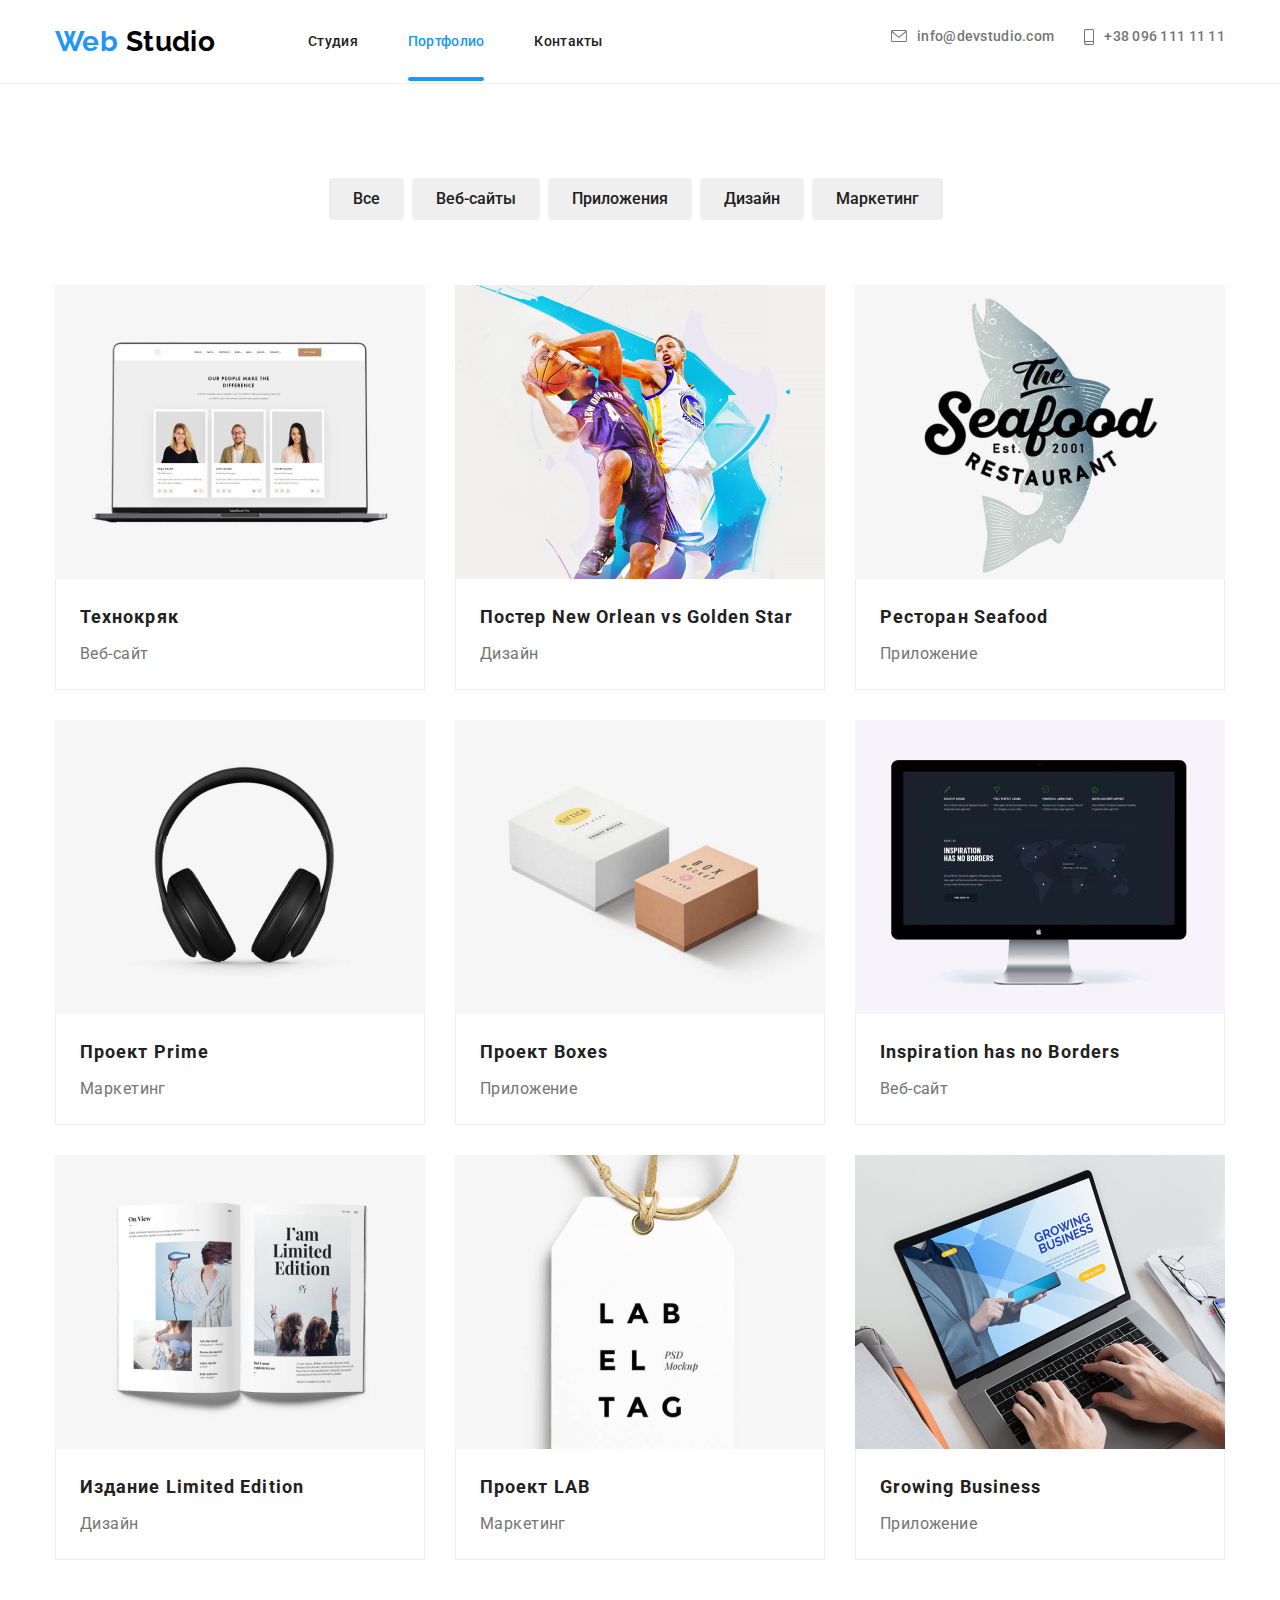
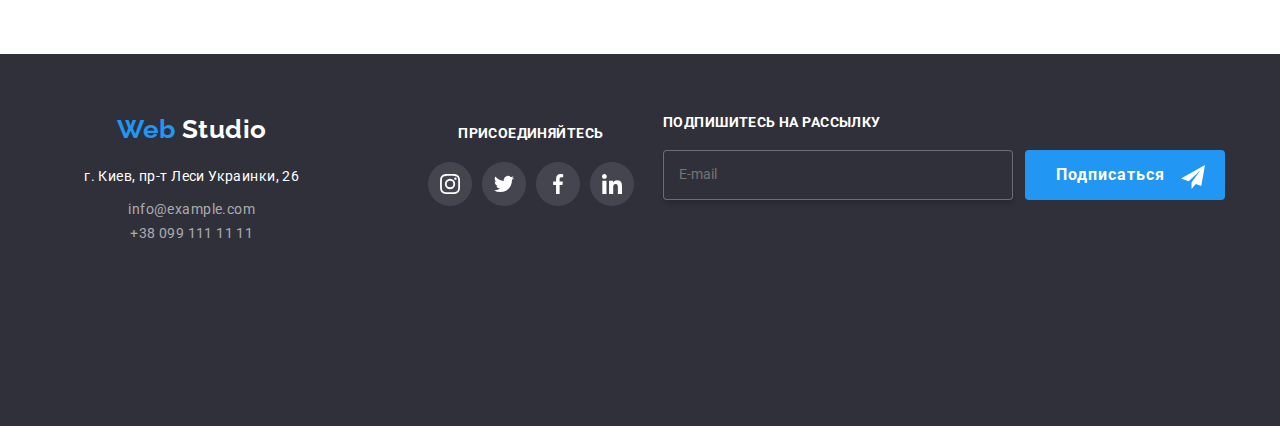
==== commit 857f26e3: "2.06" ====
--- a/portfolio.html
+++ b/portfolio.html
@@ -27,29 +27,29 @@
                             <use class="icon-menu" href="./icon/sprite.svg#icon-close_40px"></use>
                             <use class="icon-cross" href="./icon/sprite.svg#icon-menu_40px"></use>
                         </svg>
-            </button>
+            </button></div>
                 <nav class="nav-head">
                     
-                </div>
+                
 
                 <div class="mobile-menu" id="mobile-menu" data-menu>
                     <div class="conteiner">
                         <div class="mob-menu-top">
                             <ul class="mobile-menu__list">
-                                <li class="mobile-menu__item"> <a href="https://www.google.com/"
-                                        class=" mobile-menu__link mobile-menu__link--current">Студия</a>
-                                </li>
-                                <li class="mobile-menu__item"> <a href="./portfolio.html" class="mobile-menu__link">Портфолио</a></li>
+                                <li class="mobile-menu__item"> <a href="./index.html"
+                                        class=" mobile-menu__link ">Студия</a>
+                                </li>
+                                <li class="mobile-menu__item"> <a href="./portfolio.html" class="mobile-menu__link--current">Портфолио</a></li>
                                 <li class="mobile-menu__item"> <a href="https://www.google.com/" class=" mobile-menu__link">Контакты</a>
                                 </li>
                             </ul>
-                            </ul>
+                            
                         </div>
                         <div class="mob-menu-bottom">
                             <ul class="contacts-mob-menu">
                                 <li class="contacts-mob-menu__item">
                 
-                                    <a href="tel:+380961111111" class="contacts-mob-menu__link contacts-mob-menu__link--accent">
+                                    <a href="tel:+380961111111" class="contacts-mob-menu__link ">
                                         +38 096 111 11 11</a>
                                 </li>
                                 <li class="contacts-mob-menu__item">
--- a/css/main.min.css
+++ b/css/main.min.css
@@ -1 +1 @@
-:root{--primary-text-color: #757575;--title-text-color: #212121;--accent-text-color: #2196f3;--primary-bg-color: #e5e5e5;--header-bg-color: #ffffff;--logo-text-studio: #000000;--footer-bg-color: #2f303a;--border-color: #eeeeee;--comand-bg-color: #f5f4fa;--hero-bg-color: #c4c4c4;--customers-border-color: #afb1b8;--backdrop-color: #0000001a;--overlay-progects: rgba(33, 150, 243, 0.9)}.conteiner{width:100%;padding-left:15px;padding-right:15px;margin-left:auto;margin-right:auto}@media screen and (min-width: 480px){.conteiner{max-width:480px}}@media screen and (min-width: 768px){.conteiner{max-width:768px}}@media screen and (min-width: 1200px){.conteiner{max-width:1200px}}body{background-color:var(--header-bg-color);color:var(--primary-text-color);font-family:Roboto,sans-serif;font-size:14px;letter-spacing:.03em}.section{padding-top:94px;padding-bottom:94px}@media screen and (max-width: 480px){.section{padding-top:60px;padding-bottom:60px}}@media screen and (min-width: 480px){.section{padding-top:60px;padding-bottom:60px}}@media screen and (min-width: 1200px){.section{padding-top:94px;padding-bottom:94px}}.section__title{margin-bottom:30px;color:var(--title-text-color);font-weight:700;font-size:28px;line-height:1.17}@media screen and (min-width: 480px){.section__title{margin-bottom:30px;font-size:28px}}@media screen and (min-width: 768px){.section__title{margin-bottom:30px}}@media screen and (min-width: 1200px){.section__title{margin-bottom:50px;font-size:36px}}a{text-decoration:none}h1,h2,h3,h4,h5,h6,p{margin:0;padding:0}img{display:block;width:100%;height:auto}textarea{resize:none}ul,a{margin:0;padding:0;list-style:none}.hidden{position:absolute;width:1px;height:1px;margin:-1px;border:0;padding:0;white-space:nowarp;clip-path:insert(100%);clip:rect(0 0 0 0);overflow:hidden}.centered{text-align:center}.header{position:relative;background-color:var(--header-bg-color);border-bottom:1px solid var(--border-color)}.nav-head{display:none;display:flex;align-items:center}.header__conteiner{width:1200px;align-items:center;padding-left:15px;padding-right:15px;margin-left:auto;margin-right:auto}@media screen and (min-width: 768px){.header__conteiner{display:flex}}.gt{display:flex;justify-content:space-between}.menu-mobile{position:absolute;z-index:2;background-color:rgba(0,0,0,0);border:none;top:10px;right:15px;margin:0;padding:0}.menu-mobile .icon-cross{display:none}@media screen and (min-width: 768px){.menu-mobile{display:none}}.menu-mobile.is-open .icon-menu{display:none}.menu-mobile.is-open .icon-cross{display:block}.logo{display:block;font-family:"Raleway";font-weight:700;font-size:24px;line-height:1.17;text-decoration:none;padding-top:16px;padding-bottom:16px}@media screen and (min-width: 1200px){.logo{font-size:28px;line-height:1.1071;padding-top:26px;padding-bottom:26px}}.logo .logo__web{display:inline-block;color:var(--accent-text-color)}.logo .logo__studio{color:var(--logo-text-studio);font-family:"Raleway";transition:color 250ms cubic-bezier(0.4, 0, 0.2, 1)}.site-nav{display:none}@media screen and (min-width: 768px){.site-nav{display:flex;margin-left:93px}}.site-nav__link{position:relative;display:block;padding-top:32px;padding-bottom:32px;color:var(--title-text-color);font-weight:500;line-height:1.14;letter-spacing:.02em;transition:color 250ms cubic-bezier(0.4, 0, 0.2, 1)}.site-nav__link:hover,.site-nav__link:focus{color:var(--accent-text-color)}.site-nav__link--current{color:var(--accent-text-color)}.site-nav__link::after{content:" ";position:absolute;display:block;bottom:0;right:0;width:100%;height:4px;border-radius:2px;background-color:var(--accent-text-color);opacity:1;transition:opacity 250ms cubic-bezier(0.4, 0, 0.2, 1);visibility:hidden}.site-nav__link--current::after{opacity:1;visibility:visible}.site-nav__item:not(:last-child){margin-right:50px}.contacts-header{display:none;display:flex;margin-left:auto}@media screen and (min-width: 768px){.contacts-header{flex-direction:column}}@media screen and (min-width: 1200px){.contacts-header{flex-direction:row}}.contacts-header .contacts-header__icon{margin-right:10px}@media screen and (min-width: 768px){.contacts-header .contacts-header__item{margin-bottom:10px}}.contacts-header .contacts-header__item:last-child{margin-bottom:0}@media screen and (min-width: 1200px){.contacts-header .contacts-header__item{margin-right:30px}}.contacts-header .contacts-header__link{display:none}@media screen and (min-width: 768px){.contacts-header .contacts-header__link{display:flex;align-items:normal;fill:var(--primary-text-color);color:var(--primary-text-color);font-weight:500;line-height:1.14;letter-spacing:.02em;transition:fill 250ms cubic-bezier(0.4, 0, 0.2, 1),color 250ms cubic-bezier(0.4, 0, 0.2, 1)}.contacts-header .contacts-header__link:not(:last-child){margin-left:0}.contacts-header .contacts-header__link:hover{color:var(--accent-text-color);fill:var(--accent-text-color)}.contacts-header .contacts-header__link:focus{color:var(--accent-text-color);fill:var(--accent-text-color)}}@media screen and (min-width: 1200px){.contacts-header .contacts-header__link{display:flex;align-items:center;padding-top:20px;padding-bottom:20px;fill:var(--primary-text-color);color:var(--primary-text-color);font-weight:500;line-height:1.14;letter-spacing:.02em;transition:fill 250ms cubic-bezier(0.4, 0, 0.2, 1),color 250ms cubic-bezier(0.4, 0, 0.2, 1)}.contacts-header .contacts-header__link .contacts-header__link:not(:last-child){margin-left:0}.contacts-header .contacts-header__link .contacts-header__link:hover{color:var(--accent-text-color);fill:var(--accent-text-color)}.contacts-header .contacts-header__link .contacts-header__link:focus{color:var(--accent-text-color);fill:var(--accent-text-color)}}.mobile-menu{z-index:1;position:fixed;display:none;top:0;left:0;width:100%;background-color:var(--header-bg-color);width:100vw;height:100vh;overflow-y:auto;padding-top:48px;padding-bottom:48px;padding-left:40px}.mobile-menu .conteiner{display:flex;flex-direction:column;height:100%;justify-content:space-between}.mobile-menu.is-open{display:block}@media screen and (min-width: 768px){.mobile-menu.is-open{display:none}}.mobile-menu__link{color:var(--title-text-color);font-weight:500;font-size:40px;line-height:1.175;text-align:center;letter-spacing:.02em}.mobile-menu__item{margin-bottom:32px}.mobile-menu__item:last-child{margin-bottom:0}.mobile-menu__link--current{color:var(--accent-text-color)}.contacts-mob-menu{margin-bottom:64px}.contacts-mob-menu__item{color:var(--primary-text-color);font-weight:500;font-size:34px;line-height:1.1764;letter-spacing:.02em;margin-bottom:30px}.contacts-mob-menu__item:last-child{margin-bottom:0}.contacts-mob-menu__item .contacts-mob-menu__link--accent{color:var(--accent-text-color)}.contacts-mob-menu__item .contacts-mob-menu__link--small{font-weight:500;font-size:24px;line-height:.8571;letter-spacing:.02em}.contacts-mob-menu__link{color:var(--primary-text-color);font-weight:500;font-size:34px;line-height:1.1764;letter-spacing:.02em}.mob-menu-social{position:relative;display:flex;padding-bottom:48px}.mob-menu-social__item::before{display:block;content:" ";position:absolute;width:22px;height:1px;left:0px;top:10px;margin-left:10px;border:1px solid rgba(33,33,33,.2);transform:rotate(90deg)}.mob-menu-social__item{position:relative;font-weight:500;font-size:18px;line-height:1.2222;letter-spacing:.02em;margin-right:20px}.mob-menu-social__item:last-child{margin-right:0}.mob-menu-social__link{color:var(--accent-text-color)}.button{color:var(--title-text-color);cursor:pointer;font-weight:500;font-size:16px;line-height:1.625;border-radius:4px;border-color:rgba(0,0,0,0);transition:background-color 250ms cubic-bezier(0.4, 0, 0.2, 1),color 250ms cubic-bezier(0.4, 0, 0.2, 1)}.button:hover,.button:focus{background-color:var(--accent-text-color);color:var(--header-bg-color);box-shadow:0px 2px 2px 0px rgba(0,0,0,.1215686275);box-shadow:0px 1px 2px 0px rgba(0,0,0,.0784313725);box-shadow:0px 3px 1px 0px rgba(0,0,0,.1019607843)}.portfolio-nav__btn{padding-top:6px;padding-bottom:6px;padding-left:22px;padding-right:22px}.portfolio-nav__btn:hover{background-color:var(--accent-text-color);color:var(--header-bg-color);box-shadow:0px 2px 2px 0px rgba(0,0,0,.1215686275);box-shadow:0px 1px 2px 0px rgba(0,0,0,.0784313725);box-shadow:0px 3px 1px 0px rgba(0,0,0,.1019607843)}.hero__button{display:flex;flex-direction:row;align-items:flex-start;padding:10px 32px;box-shadow:0px 4px 4px rgba(0,0,0,.15);border-radius:4px;margin-left:auto;margin-right:auto;margin-top:30px;background-color:var(--accent-text-color);color:var(--header-bg-color);border-color:var(--accent-text-color);font-weight:700;font-size:16px;line-height:1.875;border-radius:4px;cursor:pointer;border-color:rgba(0,0,0,0);transition:background-color 250ms cubic-bezier(0.4, 0, 0.2, 1),color 250ms cubic-bezier(0.4, 0, 0.2, 1)}.btn-submit-ft{position:relative;width:200px;height:50px;border-radius:4px;border-color:rgba(0,0,0,0);color:var(--header-bg-color);background-color:var(--accent-text-color);font-weight:700;font-size:16px;line-height:1.875;letter-spacing:.06em;text-align:start;padding-left:29px}.btn-submit-ft__icon{position:absolute;right:155px;top:82px;fill:var(--header-bg-color)}@media screen and (min-width: 1200px){.btn-submit-ft__icon{right:20px;top:15px}}.btn-modal{position:absolute;top:8px;right:8px;background-color:var(--header-bg-color);border:1px solid rgba(0,0,0,.1019607843);width:30px;height:30px;border-radius:50%;transition:border 250ms cubic-bezier(0.4, 0, 0.2, 1)}.btn-modal__icon{position:absolute;top:50%;width:30px;height:30px;padding:6px;border-radius:17px;fill:var(--logo-text-studio);transform:translate(-50%, -50%);transition:fill 250ms cubic-bezier(0.4, 0, 0.2, 1)}.btn-modal__icon:hover{fill:var(--accent-text-color)}.btn-modal:hover{border:1px solid var(--accent-text-color)}.btn-submit{display:block;border-radius:4px;border-color:rgba(0,0,0,0);color:var(--header-bg-color);background-color:var(--accent-text-color);font-weight:700;font-size:16px;line-height:1.875;letter-spacing:.06em;padding:10px 56px;margin-top:30px;margin-left:auto;margin-right:auto}.hero{background-color:var(--hero-bg-color);text-align:center;padding-top:118px;padding-bottom:118px;background:rgba(47,48,58,.4);max-width:100%;height:400px;margin-right:auto;margin-left:auto;background-repeat:no-repeat;background-size:cover;background-position:center;background-image:linear-gradient(to right, rgba(47, 48, 58, 0.4), rgba(47, 48, 58, 0.4)),url(../images/overlay-mobile.jpg)}@media(min-device-pixel-ratio: 2),(min-resolution: 192dpi),(min-resolution: 2dppx){.hero{background-image:linear-gradient(to right, rgba(47, 48, 58, 0.4), rgba(47, 48, 58, 0.4)),url(../images/overlay-mobile-2x.jpg)}}@media screen and (min-width: 768px){.hero{background-repeat:no-repeat;background-size:cover;background-position:center;background-image:linear-gradient(to right, rgba(47, 48, 58, 0.4), rgba(47, 48, 58, 0.4)),url(../images/overlay-tablet.jpg)}}@media screen and (min-width: 768px)and (min-device-pixel-ratio: 2),screen and (min-width: 768px)and (min-resolution: 192dpi),screen and (min-width: 768px)and (min-resolution: 2dppx){.hero{background-image:linear-gradient(to right, rgba(47, 48, 58, 0.4), rgba(47, 48, 58, 0.4)),url(../images/overlay-tablet-2x.jpg)}}@media screen and (min-width: 1200px){.hero{width:1600px;height:600px;padding-top:200px;padding-bottom:200px;background-repeat:no-repeat;background-size:cover;background-position:center;background-image:linear-gradient(to right, rgba(47, 48, 58, 0.4), rgba(47, 48, 58, 0.4)),url(../images/bg-image.png)}}@media screen and (min-width: 1200px)and (min-device-pixel-ratio: 2),screen and (min-width: 1200px)and (min-resolution: 192dpi),screen and (min-width: 1200px)and (min-resolution: 2dppx){.hero{background-image:linear-gradient(to right, rgba(47, 48, 58, 0.4), rgba(47, 48, 58, 0.4)),url(../images/overlay-desk-2x.jpg)}}.hero .hero__title{width:360px;margin:0 auto;color:var(--header-bg-color);margin:0 auto;color:var(--header-bg-color);font-weight:900;font-size:26px;line-height:1.36;letter-spacing:.06em;text-transform:uppercase}@media screen and (min-width: 768px){.hero .hero__title{width:360px;height:84px}}@media screen and (min-width: 1200px){.hero .hero__title{width:696px;height:120px;font-weight:900;font-size:44px;line-height:1.3636;text-align:center;letter-spacing:.06em;text-transform:uppercase}}.hero{background-color:var(--hero-bg-color);text-align:center;padding-top:118px;padding-bottom:118px;background:rgba(47,48,58,.4);max-width:100%;height:400px;margin-right:auto;margin-left:auto;background-repeat:no-repeat;background-size:cover;background-position:center;background-image:linear-gradient(to right, rgba(47, 48, 58, 0.4), rgba(47, 48, 58, 0.4)),url(../images/overlay-mobile.jpg)}@media(min-device-pixel-ratio: 2),(min-resolution: 192dpi),(min-resolution: 2dppx){.hero{background-image:linear-gradient(to right, rgba(47, 48, 58, 0.4), rgba(47, 48, 58, 0.4)),url(../images/overlay-mobile-2x.jpg)}}@media screen and (min-width: 768px){.hero{background-repeat:no-repeat;background-size:cover;background-position:center;background-image:linear-gradient(to right, rgba(47, 48, 58, 0.4), rgba(47, 48, 58, 0.4)),url(../images/overlay-tablet.jpg)}}@media screen and (min-width: 768px)and (min-device-pixel-ratio: 2),screen and (min-width: 768px)and (min-resolution: 192dpi),screen and (min-width: 768px)and (min-resolution: 2dppx){.hero{background-image:linear-gradient(to right, rgba(47, 48, 58, 0.4), rgba(47, 48, 58, 0.4)),url(../images/overlay-tablet-2x.jpg)}}@media screen and (min-width: 1200px){.hero{width:1600px;height:600px;padding-top:200px;padding-bottom:200px;background-repeat:no-repeat;background-size:cover;background-position:center;background-image:linear-gradient(to right, rgba(47, 48, 58, 0.4), rgba(47, 48, 58, 0.4)),url(../images/bg-image.png)}}@media screen and (min-width: 1200px)and (min-device-pixel-ratio: 2),screen and (min-width: 1200px)and (min-resolution: 192dpi),screen and (min-width: 1200px)and (min-resolution: 2dppx){.hero{background-image:linear-gradient(to right, rgba(47, 48, 58, 0.4), rgba(47, 48, 58, 0.4)),url(../images/overlay-desk-2x.jpg)}}.hero .hero__title{width:360px;margin:0 auto;color:var(--header-bg-color);margin:0 auto;color:var(--header-bg-color);font-weight:900;font-size:26px;line-height:1.36;letter-spacing:.06em;text-transform:uppercase}@media screen and (min-width: 768px){.hero .hero__title{width:360px;height:84px}}@media screen and (min-width: 1200px){.hero .hero__title{width:696px;height:120px;font-weight:900;font-size:44px;line-height:1.3636;text-align:center;letter-spacing:.06em;text-transform:uppercase}}.advantage-studio{margin-bottom:-30px}@media screen and (min-width: 768px){.advantage-studio{display:flex;flex-wrap:wrap;margin-left:-30px;margin-bottom:-30px}}.advantage-studio .advantage-studio__item{margin-bottom:30px}@media screen and (min-width: 768px){.advantage-studio .advantage-studio__item{width:calc((100% - 60px)/2);margin-left:30px;margin-bottom:30px}}@media screen and (min-width: 1200px){.advantage-studio .advantage-studio__item{width:calc((100% - 120px)/4);margin-left:30px;margin-bottom:30px}}.advantage-studio .advantage-studio__title{margin-top:30px;margin-bottom:10px;color:var(--title-text-color);font-size:14px;font-weight:700;line-height:1.14;text-transform:uppercase;text-align:center}@media screen and (min-width: 768px){.advantage-studio .advantage-studio__title{text-align:start}}.advantage-studio .advantage-studio__text{color:var(--primary-text-color);line-height:1.71}.advantage-img{display:flex;justify-content:center;align-items:center;height:120px;border-radius:4px;background-color:var(--comand-bg-color)}.section--outher-bg{background-color:var(--comand-bg-color)}.team{margin-bottom:-30px}@media screen and (min-width: 768px){.team{display:flex;flex-wrap:wrap;margin-left:-30px;margin-bottom:-30px}}@media screen and (min-width: 1200px){.team{display:flex;flex-wrap:wrap;margin-left:-30px;margin-bottom:-30px}}.team .team__item{width:450px;background:#fff;box-shadow:0px 1px 3px rgba(0,0,0,.12),0px 1px 1px rgba(0,0,0,.14),0px 2px 1px rgba(0,0,0,.2);border-radius:0px 0px 4px 4px;margin-bottom:30px;margin-bottom:30px}.team .team__item:nth-child(n+4){margin-right:0}@media screen and (min-width: 768px){.team .team__item{width:calc(50% - 30px);margin-left:30px;margin-bottom:30px}}@media screen and (min-width: 1200px){.team .team__item{width:calc(25% - 30px);margin-left:30px;margin-bottom:30px}}.team .team__card{padding-top:30px;padding-bottom:30px;padding-left:32px;padding-right:32px}.team .team__title{margin-bottom:10px;color:var(--title-text-color);font-size:18px;font-weight:700;line-height:1.875;letter-spacing:.06em;text-align:center}.team .team__text{color:var(--primary-text-color);font-size:16px;line-height:1.875;text-align:center}.social{display:flex;justify-content:center;margin-top:16px;cursor:pointer}.social .social__item{display:flex;justify-content:center;background-color:var(--header-bg-color);width:44px;height:44px;border-radius:20px;margin-right:10px;fill:var(--customers-border-color);transition:background-color 250ms cubic-bezier(0.4, 0, 0.2, 1),fill 250ms cubic-bezier(0.4, 0, 0.2, 1)}.social .social__item:hover{background-color:var(--accent-text-color);fill:var(--header-bg-color)}.social .social__item .social__item:last-child{margin-right:0}.customers{margin-bottom:-30px;display:flex;flex-wrap:wrap;margin-left:-30px;margin-bottom:-30px}@media screen and (min-width: 768px){.customers{display:flex;flex-wrap:wrap;margin-left:-30px;margin-bottom:-30px}}@media screen and (min-width: 1200px){.customers{display:flex;flex-wrap:wrap;margin-left:-30px;margin-bottom:-30px}}.customers .customers__item{height:92px;margin-bottom:30px;width:calc(50% - 30px);margin-left:30px;margin-bottom:30px}@media screen and (min-width: 768px){.customers .customers__item{width:calc(33.3333333333% - 30px);margin-left:30px;margin-bottom:30px}}@media screen and (min-width: 1200px){.customers .customers__item{width:calc(16.6666666667% - 30px);margin-left:30px;margin-bottom:30px}}.customers .customers__link{width:100%;height:100%;display:flex;align-items:center;margin-right:30px;justify-content:space-around;border:1px solid var(--customers-border-color);border-radius:4px;border-color:var(--customers-border-color);cursor:pointer;fill:var(--customers-border-color);transition:border-color 250ms cubic-bezier(0.4, 0, 0.2, 1),fill 250ms cubic-bezier(0.4, 0, 0.2, 1)}.customers .customers__link:hover,.customers .customers__link:focus{fill:var(--accent-text-color);border-color:var(--accent-text-color)}.customers .customers__logo{fill:var(--customers-border-color);transition:fill 250ms cubic-bezier(0.4, 0, 0.2, 1)}.customers .customers__logo:hover{fill:var(--accent-text-color)}.card-text{flex-grow:1;padding-left:24px;padding-right:24px;padding-top:20px;padding-bottom:20px;border-left:1px solid var(--border-color);border-right:1px solid var(--border-color);border-bottom:1px solid var(--border-color)}.card-text .card-text__title{margin-bottom:4px;color:var(--title-text-color);font-size:18px;font-weight:700;line-height:2;letter-spacing:.06em}.card-text .card-text__text{color:var(--primary-text-color);font-size:16px;line-height:1.875}.absolt{overflow:hidden;position:relative}.absolt .absolt__text{position:absolute;top:0;left:0;width:100%;height:100%;background-color:var(--overlay-progects);transform:translateY(100%);transition:transform 250ms cubic-bezier(0.4, 0, 0.2, 1);opacity:0;color:var(--header-bg-color);font-size:18px;line-height:1.5555;letter-spacing:.03em;padding:63px 24px 63px 24px}.absolt::before{position:absolute;display:inline-block;background-color:var(--overlay-progects);width:100%;height:100%;opacity:0;transform:translateY(100%);transition:transform 250ms cubic-bezier(0.4, 0, 0.2, 1)}.absolt:hover::before{opacity:1}.absolt:hover.absolt::before{transform:translateY(0)}.progects__links:hover .absolt__text,.progects__links:focus .absolt__text{transform:translateY(0);opacity:1}@media screen and (min-width: 768px){.progects{display:flex;flex-wrap:wrap;margin-right:-30px;margin-bottom:-30px}}@media screen and (min-width: 1200px){.progects{display:flex;flex-wrap:wrap;margin-right:-30px;margin-bottom:-30px}}.progects .progects__links{display:flex;flex-direction:column;height:100%}.progects__item{position:relative;margin-bottom:30px}@media screen and (min-width: 768px){.progects__item{flex-basis:calc((100% - 60px)/2);margin-right:30px;margin-bottom:30px}}@media screen and (min-width: 1200px){.progects__item{flex-basis:calc((100% - 90px)/3);margin-right:30px;margin-bottom:30px}.progects__item .progects__item:nth-child(3n){margin-right:0}}.progects__item:last-child{margin-bottom:0}.progects__links{display:block;transition:box-shadow 250ms cubic-bezier(0.4, 0, 0.2, 1)}.progects__links:hover{box-shadow:0px 1px 1px rgba(0,0,0,.12),0px 4px 4px rgba(0,0,0,.06),1px 4px 6px rgba(0,0,0,.16)}.portfolio-nav{display:flex;justify-content:center;cursor:pointer}.portfolio-nav .portfolio-nav__item{margin-right:8px}.footer-bg{background-color:var(--footer-bg-color);padding-top:60px;padding-bottom:60px}.logo-fr{color:var(--header-bg-color);font-family:"Raleway";font-weight:700;font-size:26px;line-height:1.2;text-decoration:none}.logo-fr .logo-fr__web--accent{color:var(--accent-text-color)}.footer-adress{margin-top:20px}.contacts-list{display:flex;flex-direction:column;align-items:center}.contacts-list .contacts-list__adress{color:var(--header-bg-color);font-style:normal;font-size:14px;line-height:1.71;margin-bottom:9px}.contacts-list .contacts-list__contacts{font-style:normal;line-height:1.7;color:rgba(255,255,255,.6);margin-bottom:9px}.contacts-list .contacts-list__contacts--tel{margin-bottom:0}.footer-conteiner{display:flex;flex-direction:column;align-items:center}@media screen and (min-width: 1200px){.footer-conteiner{display:flex;flex-direction:row;align-items:flex-start}}.footer-list-contacts{display:block;margin-bottom:9px}.footer-bg-flex{display:flex;flex-direction:column;align-items:center;margin-bottom:60px}.invisible-header{display:none}.title-footer{color:var(--header-bg-color);font-style:normal;font-weight:700;font-size:14px;line-height:1.14;letter-spacing:.03em;text-transform:uppercase;margin-bottom:20px}.footer-social{display:flex}.footer-social .footer-social__icon{fill:rgba(255,255,255,.1);transition:fill 250ms cubic-bezier(0.4, 0, 0.2, 1)}.footer-social .footer-social__icon:hover{fill:var(--accent-text-color)}.footer-social .footer-social__item{margin-right:10px}.footer-social .footer-social__item:last-child{margin-right:0}.social-footer{display:flex;flex-direction:column;align-items:center;margin-bottom:60px}@media screen and (min-width: 768px){.social-footer{margin-top:0;margin-bottom:0}}@media screen and (min-width: 1200px){.social-footer{margin-top:0;margin-bottom:0;margin-left:70px}}.subscription-footer{display:flex;flex-direction:column;align-items:center}@media screen and (min-width: 1200px){.subscription-footer{display:flex;flex-direction:column;align-items:baseline}}.subscription-footer .subscription-footer__text{margin-bottom:20px;font-weight:700;font-size:14px;line-height:1.1428;letter-spacing:.03em;text-transform:uppercase;color:var(--header-bg-color)}.form-footer{position:relative;display:flex;align-items:center;flex-direction:column}@media screen and (min-width: 1200px){.form-footer{display:flex;flex-direction:row;align-items:flex-start}}.form-footer .form-footer__input{margin-bottom:20px;margin-right:12px;width:450px;height:50px;padding:15px 15px 16px;border-radius:4px;color:rgba(255,255,255,.6);background-color:var(--footer-bg-color);border:1px solid rgba(255,255,255,.3019607843);box-shadow:0px 4px 4px 0px rgba(0,0,0,.1490196078)}@media screen and (min-width: 1200px){.form-footer .form-footer__input{width:350px;height:50px}}@media screen and (min-width: 768px){.footer-adaptive{display:flex;align-items:baseline;justify-content:space-around;width:100%;margin-bottom:60px}}@media screen and (min-width: 1200px){.footer-adaptive{display:flex}}.footer-tablet{display:flex;margin-bottom:60px}.backdrop{position:fixed;top:0;left:0;width:100%;height:100%;overflow-y:scroll;background-color:var(--backdrop-color);transition:opacity 250ms cubic-bezier(0.4, 0, 0.2, 1)}.backdrop.is-hidden{opacity:0;pointer-events:none}.modal{position:absolute;top:50%;left:50%;transform:translate(-50%, -50%);justify-content:flex-end;width:480px;min-height:609px;background-color:var(--header-bg-color);border-radius:4px;padding:40px}@media screen and (min-width: 1200px){.modal{min-width:528px;min-height:521px}}.modal .modal__title{display:block;font-size:20px;line-height:1.15;color:var(--title-text-color);margin-bottom:12px;text-align:center}.form{width:448px}.form-field{position:relative;display:flex;flex-direction:column}.form-field .form-field__input{width:100%;height:40px;border:1px solid rgba(33,33,33,.2);border-radius:4px;margin-bottom:10px;padding:11px 12px 11px 40px}.form-field .form-field__input::placeholder{color:var(--primary-text-color)}.form-field .form-field__label{font-size:12px;line-height:1.17;letter-spacing:.01em;margin-bottom:4px;color:var(--primary-text-color)}.form-field .form-field__icon-form{position:absolute;display:inline-block;top:55%;left:12px;transform:translateY(-55%);transition:fill 250ms cubic-bezier(0.4, 0, 0.2, 1)}.form-field:focus-within .form-field__icon-form{fill:var(--accent-text-color)}.form-field:focus-within .form-field__input{border:1px solid var(--accent-text-color)}.form-comment{width:100%;height:120px;border:1px solid rgba(33,33,33,.2);border-radius:4px;padding:16px 12px}.form-input:focus+.form-field input{border-color:var(--accent-text-color)}.form-label a{color:var(--accent-text-color);text-decoration:revert}.checkbox{-webkit-appearance:none;-moz-appearance:none;appearance:none;position:absolute}.icon-checkbox{display:inline-block;margin-right:8px;width:15px;height:16px;border:2px solid var(--title-text-color);border-radius:4px}.checkbox:checked+.icon-checkbox{border-color:var(--accent-text-color);background-size:contain;background-origin:border-box;background-color:var(--accent-text-color);background-image:url(../icon/icon-check-new.svg)}.form-checkbox input[type=checkbox]{width:16px;height:15px}.form-checkbox{display:flex;align-items:center;justify-content:flex-end;margin-top:20px;margin-bottom:30px}.section--no-pading-top{padding-top:0;padding-bottom:0}.direction{display:flex;justify-content:space-between}@media screen and (max-width: 1199px){.direction{display:none}}.direction .direction__item{position:relative;flex-basis:calc((100% - 60px)/3)}.direction .direction__label{position:absolute;width:370px;height:70px;background-color:rgba(47,48,58,.8);display:block;left:0;bottom:0;padding-top:27px;color:var(--header-bg-color);font-weight:700;line-height:1.1428;text-align:center;letter-spacing:.03em}@media screen and (max-width: 1199px){.section__title--displayNone{display:none}}.nav-head{display:flex;align-items:center}.portfolio-nav{display:flex;justify-content:flex-start;flex-wrap:wrap;margin-bottom:50px}@media screen and (min-width: 768px){.portfolio-nav{display:flex;flex-wrap:nowrap;justify-content:center}}@media screen and (min-width: 1200px){.portfolio-nav{display:flex;flex-wrap:nowrap}}.portfolio-nav__item{margin-bottom:15px;margin-right:8px}/*# sourceMappingURL=main.min.css.map */+:root{--primary-text-color: #757575;--title-text-color: #212121;--accent-text-color: #2196f3;--primary-bg-color: #e5e5e5;--header-bg-color: #ffffff;--logo-text-studio: #000000;--footer-bg-color: #2f303a;--border-color: #eeeeee;--comand-bg-color: #f5f4fa;--hero-bg-color: #c4c4c4;--customers-border-color: #afb1b8;--backdrop-color: #0000001a;--overlay-progects: rgba(33, 150, 243, 0.9)}.conteiner{width:100%;padding-left:15px;padding-right:15px;margin-left:auto;margin-right:auto}@media screen and (min-width: 480px){.conteiner{max-width:480px}}@media screen and (min-width: 768px){.conteiner{max-width:768px}}@media screen and (min-width: 1200px){.conteiner{max-width:1200px}}body{background-color:var(--header-bg-color);color:var(--primary-text-color);font-family:Roboto,sans-serif;font-size:14px;letter-spacing:.03em}.section{padding-top:94px;padding-bottom:94px}@media screen and (max-width: 480px){.section{padding-top:60px;padding-bottom:60px}}@media screen and (min-width: 480px){.section{padding-top:60px;padding-bottom:60px}}@media screen and (min-width: 1200px){.section{padding-top:94px;padding-bottom:94px}}.section__title{margin-bottom:30px;color:var(--title-text-color);font-weight:700;font-size:28px;line-height:1.17}@media screen and (min-width: 480px){.section__title{margin-bottom:30px;font-size:28px}}@media screen and (min-width: 768px){.section__title{margin-bottom:30px}}@media screen and (min-width: 1200px){.section__title{margin-bottom:50px;font-size:36px}}a{text-decoration:none}h1,h2,h3,h4,h5,h6,p{margin:0;padding:0}img{display:block;width:100%;height:auto}textarea{resize:none}ul,a{margin:0;padding:0;list-style:none}.hidden{position:absolute;width:1px;height:1px;margin:-1px;border:0;padding:0;white-space:nowarp;clip-path:insert(100%);clip:rect(0 0 0 0);overflow:hidden}.centered{text-align:center}.header{position:relative;background-color:var(--header-bg-color);border-bottom:1px solid var(--border-color)}.nav-head{display:none;display:flex;align-items:center}.header__conteiner{width:1200px;align-items:center;padding-left:15px;padding-right:15px;margin-left:auto;margin-right:auto}@media screen and (min-width: 768px){.header__conteiner{display:flex}}.gt{display:flex;justify-content:space-between}.menu-mobile{position:absolute;z-index:2;background-color:rgba(0,0,0,0);border:none;top:10px;right:15px;margin:0;padding:0}.menu-mobile .icon-cross{display:none}@media screen and (min-width: 768px){.menu-mobile{display:none}}.menu-mobile.is-open .icon-menu{display:none}.menu-mobile.is-open .icon-cross{display:block}.logo{display:block;font-family:"Raleway";font-weight:700;font-size:24px;line-height:1.17;text-decoration:none;padding-top:16px;padding-bottom:16px}@media screen and (min-width: 1200px){.logo{font-size:28px;line-height:1.1071;padding-top:26px;padding-bottom:26px}}.logo .logo__web{display:inline-block;color:var(--accent-text-color)}.logo .logo__studio{color:var(--logo-text-studio);font-family:"Raleway";transition:color 250ms cubic-bezier(0.4, 0, 0.2, 1)}.site-nav{display:none}@media screen and (min-width: 768px){.site-nav{display:flex;margin-left:93px}}.site-nav__link{position:relative;display:block;padding-top:32px;padding-bottom:32px;color:var(--title-text-color);font-weight:500;line-height:1.14;letter-spacing:.02em;transition:color 250ms cubic-bezier(0.4, 0, 0.2, 1)}.site-nav__link:hover,.site-nav__link:focus{color:var(--accent-text-color)}.site-nav__link--current{color:var(--accent-text-color)}.site-nav__link::after{content:" ";position:absolute;display:block;bottom:0;right:0;width:100%;height:4px;border-radius:2px;background-color:var(--accent-text-color);opacity:1;transition:opacity 250ms cubic-bezier(0.4, 0, 0.2, 1);visibility:hidden}.site-nav__link--current::after{opacity:1;visibility:visible}.site-nav__item:not(:last-child){margin-right:50px}.contacts-header{display:none;display:flex;margin-left:auto}@media screen and (min-width: 768px){.contacts-header{flex-direction:column}}@media screen and (min-width: 1200px){.contacts-header{flex-direction:row}}.contacts-header .contacts-header__icon{margin-right:10px}@media screen and (min-width: 768px){.contacts-header .contacts-header__item{margin-bottom:10px}}.contacts-header .contacts-header__item:last-child{margin-bottom:0}@media screen and (min-width: 1200px){.contacts-header .contacts-header__item{margin-right:30px}}.contacts-header .contacts-header__link{display:none}@media screen and (min-width: 768px){.contacts-header .contacts-header__link{display:flex;align-items:normal;fill:var(--primary-text-color);color:var(--primary-text-color);font-weight:500;line-height:1.14;letter-spacing:.02em;transition:fill 250ms cubic-bezier(0.4, 0, 0.2, 1),color 250ms cubic-bezier(0.4, 0, 0.2, 1)}.contacts-header .contacts-header__link:not(:last-child){margin-left:0}.contacts-header .contacts-header__link:hover{color:var(--accent-text-color);fill:var(--accent-text-color)}.contacts-header .contacts-header__link:focus{color:var(--accent-text-color);fill:var(--accent-text-color)}}@media screen and (min-width: 1200px){.contacts-header .contacts-header__link{display:flex;align-items:center;padding-top:20px;padding-bottom:20px;fill:var(--primary-text-color);color:var(--primary-text-color);font-weight:500;line-height:1.14;letter-spacing:.02em;transition:fill 250ms cubic-bezier(0.4, 0, 0.2, 1),color 250ms cubic-bezier(0.4, 0, 0.2, 1)}.contacts-header .contacts-header__link .contacts-header__link:not(:last-child){margin-left:0}.contacts-header .contacts-header__link .contacts-header__link:hover{color:var(--accent-text-color);fill:var(--accent-text-color)}.contacts-header .contacts-header__link .contacts-header__link:focus{color:var(--accent-text-color);fill:var(--accent-text-color)}}.mobile-menu{z-index:1;position:fixed;display:none;top:0;left:0;width:100%;background-color:var(--header-bg-color);width:100vw;height:100vh;overflow-y:auto;padding-top:48px;padding-bottom:48px;padding-left:40px}.mobile-menu .conteiner{display:flex;flex-direction:column;height:100%;justify-content:space-between}.mobile-menu.is-open{display:block}@media screen and (min-width: 768px){.mobile-menu.is-open{display:none}}.mobile-menu__link{color:var(--title-text-color);font-weight:500;font-size:40px;line-height:1.175;text-align:center;letter-spacing:.02em}.mobile-menu__link--current{color:var(--accent-text-color);font-weight:500;font-size:40px;line-height:1.175;text-align:center;letter-spacing:.02em}.mobile-menu__item{margin-bottom:32px}.mobile-menu__item:last-child{margin-bottom:0}.contacts-mob-menu{margin-bottom:64px}.contacts-mob-menu__item{color:var(--primary-text-color);font-weight:500;font-size:34px;line-height:1.1764;letter-spacing:.02em;margin-bottom:30px}.contacts-mob-menu__item:last-child{margin-bottom:0}.contacts-mob-menu__item .contacts-mob-menu__link--small{font-weight:500;font-size:24px;line-height:.8571;letter-spacing:.02em}.contacts-mob-menu__item .contacts-mob-menu__link--small:hover,.contacts-mob-menu__item .contacts-mob-menu__link--small:focus{color:var(--accent-text-color)}.contacts-mob-menu__link{color:var(--primary-text-color);font-weight:500;font-size:34px;line-height:1.1764;letter-spacing:.02em}.contacts-mob-menu__link:hover,.contacts-mob-menu__link:focus{color:var(--accent-text-color)}.mob-menu-social{position:relative;display:flex}.mob-menu-social__item::before{display:block;content:" ";position:absolute;width:22px;height:1px;left:0px;top:10px;margin-left:10px;border:1px solid rgba(33,33,33,.2);transform:rotate(90deg)}.mob-menu-social__item{position:relative;font-weight:500;font-size:18px;line-height:1.2222;letter-spacing:.02em;margin-right:20px}.mob-menu-social__item:last-child{margin-right:0}.mob-menu-social__link{color:var(--primary-text-color)}.mob-menu-social__link:hover,.mob-menu-social__link:focus{color:var(--accent-text-color)}.button{color:var(--title-text-color);cursor:pointer;font-weight:500;font-size:16px;line-height:1.625;border-radius:4px;border-color:rgba(0,0,0,0);transition:background-color 250ms cubic-bezier(0.4, 0, 0.2, 1),color 250ms cubic-bezier(0.4, 0, 0.2, 1)}.button:hover,.button:focus{background-color:var(--accent-text-color);color:var(--header-bg-color);box-shadow:0px 2px 2px 0px rgba(0,0,0,.1215686275);box-shadow:0px 1px 2px 0px rgba(0,0,0,.0784313725);box-shadow:0px 3px 1px 0px rgba(0,0,0,.1019607843)}.portfolio-nav__btn{padding-top:6px;padding-bottom:6px;padding-left:22px;padding-right:22px}.portfolio-nav__btn:hover{background-color:var(--accent-text-color);color:var(--header-bg-color);box-shadow:0px 2px 2px 0px rgba(0,0,0,.1215686275);box-shadow:0px 1px 2px 0px rgba(0,0,0,.0784313725);box-shadow:0px 3px 1px 0px rgba(0,0,0,.1019607843)}.hero__button{display:flex;flex-direction:row;align-items:flex-start;padding:10px 32px;box-shadow:0px 4px 4px rgba(0,0,0,.15);border-radius:4px;margin-left:auto;margin-right:auto;margin-top:30px;background-color:var(--accent-text-color);color:var(--header-bg-color);border-color:var(--accent-text-color);font-weight:700;font-size:16px;line-height:1.875;border-radius:4px;cursor:pointer;border-color:rgba(0,0,0,0);transition:background-color 250ms cubic-bezier(0.4, 0, 0.2, 1),color 250ms cubic-bezier(0.4, 0, 0.2, 1)}.btn-submit-ft{position:relative;width:200px;height:50px;border-radius:4px;border-color:rgba(0,0,0,0);color:var(--header-bg-color);background-color:var(--accent-text-color);font-weight:700;font-size:16px;line-height:1.875;letter-spacing:.06em;text-align:start;padding-left:29px}.btn-submit-ft__icon{position:absolute;right:155px;top:82px;fill:var(--header-bg-color)}@media screen and (min-width: 1200px){.btn-submit-ft__icon{right:20px;top:15px}}.btn-modal{position:absolute;top:8px;right:8px;background-color:var(--header-bg-color);border:1px solid rgba(0,0,0,.1019607843);width:30px;height:30px;border-radius:50%;transition:border 250ms cubic-bezier(0.4, 0, 0.2, 1)}.btn-modal__icon{position:absolute;top:50%;width:30px;height:30px;padding:6px;border-radius:17px;fill:var(--logo-text-studio);transform:translate(-50%, -50%);transition:fill 250ms cubic-bezier(0.4, 0, 0.2, 1)}.btn-modal__icon:hover{fill:var(--accent-text-color)}.btn-modal:hover{border:1px solid var(--accent-text-color)}.btn-submit{display:block;border-radius:4px;border-color:rgba(0,0,0,0);color:var(--header-bg-color);background-color:var(--accent-text-color);font-weight:700;font-size:16px;line-height:1.875;letter-spacing:.06em;padding:10px 56px;margin-top:30px;margin-left:auto;margin-right:auto}.hero{background-color:var(--hero-bg-color);text-align:center;padding-top:118px;padding-bottom:118px;background:rgba(47,48,58,.4);max-width:100%;height:400px;margin-right:auto;margin-left:auto;background-repeat:no-repeat;background-size:cover;background-position:center;background-image:linear-gradient(to right, rgba(47, 48, 58, 0.4), rgba(47, 48, 58, 0.4)),url(../images/overlay-mobile.jpg)}@media(min-device-pixel-ratio: 2),(min-resolution: 192dpi),(min-resolution: 2dppx){.hero{background-image:linear-gradient(to right, rgba(47, 48, 58, 0.4), rgba(47, 48, 58, 0.4)),url(../images/overlay-mobile-2x.jpg)}}@media screen and (min-width: 768px){.hero{background-repeat:no-repeat;background-size:cover;background-position:center;background-image:linear-gradient(to right, rgba(47, 48, 58, 0.4), rgba(47, 48, 58, 0.4)),url(../images/overlay-tablet.jpg)}}@media screen and (min-width: 768px)and (min-device-pixel-ratio: 2),screen and (min-width: 768px)and (min-resolution: 192dpi),screen and (min-width: 768px)and (min-resolution: 2dppx){.hero{background-image:linear-gradient(to right, rgba(47, 48, 58, 0.4), rgba(47, 48, 58, 0.4)),url(../images/overlay-tablet-2x.jpg)}}@media screen and (min-width: 1200px){.hero{width:1600px;height:600px;padding-top:200px;padding-bottom:200px;background-repeat:no-repeat;background-size:cover;background-position:center;background-image:linear-gradient(to right, rgba(47, 48, 58, 0.4), rgba(47, 48, 58, 0.4)),url(../images/bg-image.png)}}@media screen and (min-width: 1200px)and (min-device-pixel-ratio: 2),screen and (min-width: 1200px)and (min-resolution: 192dpi),screen and (min-width: 1200px)and (min-resolution: 2dppx){.hero{background-image:linear-gradient(to right, rgba(47, 48, 58, 0.4), rgba(47, 48, 58, 0.4)),url(../images/overlay-desk-2x.jpg)}}.hero .hero__title{width:360px;margin:0 auto;color:var(--header-bg-color);margin:0 auto;color:var(--header-bg-color);font-weight:900;font-size:26px;line-height:1.36;letter-spacing:.06em;text-transform:uppercase}@media screen and (min-width: 768px){.hero .hero__title{width:360px;height:84px}}@media screen and (min-width: 1200px){.hero .hero__title{width:696px;height:120px;font-weight:900;font-size:44px;line-height:1.3636;text-align:center;letter-spacing:.06em;text-transform:uppercase}}.advantage-studio{margin-bottom:-30px}@media screen and (min-width: 768px){.advantage-studio{display:flex;flex-wrap:wrap;margin-left:-30px;margin-bottom:-30px}}.advantage-studio .advantage-studio__item{margin-bottom:30px}@media screen and (min-width: 768px){.advantage-studio .advantage-studio__item{width:calc((100% - 60px)/2);margin-left:30px;margin-bottom:30px}}@media screen and (min-width: 1200px){.advantage-studio .advantage-studio__item{width:calc((100% - 120px)/4);margin-left:30px;margin-bottom:30px}}.advantage-studio .advantage-studio__title{margin-top:30px;margin-bottom:10px;color:var(--title-text-color);font-size:14px;font-weight:700;line-height:1.14;text-transform:uppercase;text-align:center}@media screen and (min-width: 768px){.advantage-studio .advantage-studio__title{text-align:start}}.advantage-studio .advantage-studio__text{color:var(--primary-text-color);line-height:1.71}.advantage-img{display:flex;justify-content:center;align-items:center;height:120px;border-radius:4px;background-color:var(--comand-bg-color)}.section--outher-bg{background-color:var(--comand-bg-color)}.team{margin-bottom:-30px}@media screen and (min-width: 768px){.team{display:flex;flex-wrap:wrap;margin-left:-30px;margin-bottom:-30px}}@media screen and (min-width: 1200px){.team{display:flex;flex-wrap:wrap;margin-left:-30px;margin-bottom:-30px}}.team .team__item{width:450px;background:#fff;box-shadow:0px 1px 3px rgba(0,0,0,.12),0px 1px 1px rgba(0,0,0,.14),0px 2px 1px rgba(0,0,0,.2);border-radius:0px 0px 4px 4px;margin-bottom:30px;margin-bottom:30px}.team .team__item:nth-child(n+4){margin-right:0}@media screen and (min-width: 768px){.team .team__item{width:calc(50% - 30px);margin-left:30px;margin-bottom:30px}}@media screen and (min-width: 1200px){.team .team__item{width:calc(25% - 30px);margin-left:30px;margin-bottom:30px}}.team .team__card{padding-top:30px;padding-bottom:30px;padding-left:32px;padding-right:32px}.team .team__title{margin-bottom:10px;color:var(--title-text-color);font-size:18px;font-weight:700;line-height:1.875;letter-spacing:.06em;text-align:center}.team .team__text{color:var(--primary-text-color);font-size:16px;line-height:1.875;text-align:center}.social{display:flex;justify-content:center;margin-top:16px;cursor:pointer}.social .social__item{display:flex;justify-content:center;background-color:var(--header-bg-color);width:44px;height:44px;border-radius:20px;margin-right:10px;fill:var(--customers-border-color);transition:background-color 250ms cubic-bezier(0.4, 0, 0.2, 1),fill 250ms cubic-bezier(0.4, 0, 0.2, 1)}.social .social__item:hover{background-color:var(--accent-text-color);fill:var(--header-bg-color)}.social .social__item .social__item:last-child{margin-right:0}.customers{margin-bottom:-30px;display:flex;flex-wrap:wrap;margin-left:-30px;margin-bottom:-30px}@media screen and (min-width: 768px){.customers{display:flex;flex-wrap:wrap;margin-left:-30px;margin-bottom:-30px}}@media screen and (min-width: 1200px){.customers{display:flex;flex-wrap:wrap;margin-left:-30px;margin-bottom:-30px}}.customers .customers__item{height:92px;margin-bottom:30px;width:calc(50% - 30px);margin-left:30px;margin-bottom:30px}@media screen and (min-width: 768px){.customers .customers__item{width:calc(33.3333333333% - 30px);margin-left:30px;margin-bottom:30px}}@media screen and (min-width: 1200px){.customers .customers__item{width:calc(16.6666666667% - 30px);margin-left:30px;margin-bottom:30px}}.customers .customers__link{width:100%;height:100%;display:flex;align-items:center;margin-right:30px;justify-content:space-around;border:1px solid var(--customers-border-color);border-radius:4px;border-color:var(--customers-border-color);cursor:pointer;fill:var(--customers-border-color);transition:border-color 250ms cubic-bezier(0.4, 0, 0.2, 1),fill 250ms cubic-bezier(0.4, 0, 0.2, 1)}.customers .customers__link:hover,.customers .customers__link:focus{fill:var(--accent-text-color);border-color:var(--accent-text-color)}.customers .customers__logo{fill:var(--customers-border-color);transition:fill 250ms cubic-bezier(0.4, 0, 0.2, 1)}.customers .customers__logo:hover{fill:var(--accent-text-color)}.card-text{flex-grow:1;padding-left:24px;padding-right:24px;padding-top:20px;padding-bottom:20px;border-left:1px solid var(--border-color);border-right:1px solid var(--border-color);border-bottom:1px solid var(--border-color)}.card-text .card-text__title{margin-bottom:4px;color:var(--title-text-color);font-size:18px;font-weight:700;line-height:2;letter-spacing:.06em}.card-text .card-text__text{color:var(--primary-text-color);font-size:16px;line-height:1.875}.absolt{overflow:hidden;position:relative}.absolt .absolt__text{position:absolute;top:0;left:0;width:100%;height:100%;background-color:var(--overlay-progects);transform:translateY(100%);transition:transform 250ms cubic-bezier(0.4, 0, 0.2, 1);opacity:0;color:var(--header-bg-color);font-size:18px;line-height:1.5555;letter-spacing:.03em;padding:63px 24px 63px 24px}.absolt::before{position:absolute;display:inline-block;background-color:var(--overlay-progects);width:100%;height:100%;opacity:0;transform:translateY(100%);transition:transform 250ms cubic-bezier(0.4, 0, 0.2, 1)}.absolt:hover::before{opacity:1}.absolt:hover.absolt::before{transform:translateY(0)}.progects__links:hover .absolt__text,.progects__links:focus .absolt__text{transform:translateY(0);opacity:1}@media screen and (min-width: 768px){.progects{display:flex;flex-wrap:wrap;margin-right:-30px;margin-bottom:-30px}}@media screen and (min-width: 1200px){.progects{display:flex;flex-wrap:wrap;margin-right:-30px;margin-bottom:-30px}}.progects .progects__links{display:flex;flex-direction:column;height:100%}.progects__item{position:relative;margin-bottom:30px}@media screen and (min-width: 768px){.progects__item{flex-basis:calc((100% - 60px)/2);margin-right:30px;margin-bottom:30px}.progects__item .progects__item:last-child{margin-bottom:0}}@media screen and (min-width: 1200px){.progects__item{flex-basis:calc((100% - 90px)/3);margin-right:30px;margin-bottom:30px}.progects__item .progects__item:nth-child(3n){margin-right:0}}.progects__links{display:block;transition:box-shadow 250ms cubic-bezier(0.4, 0, 0.2, 1)}.progects__links:hover{box-shadow:0px 1px 1px rgba(0,0,0,.12),0px 4px 4px rgba(0,0,0,.06),1px 4px 6px rgba(0,0,0,.16)}.portfolio-nav{display:flex;justify-content:center;cursor:pointer}.portfolio-nav .portfolio-nav__item{margin-right:8px}.footer-bg{background-color:var(--footer-bg-color);padding-top:60px;padding-bottom:60px}.logo-fr{color:var(--header-bg-color);font-family:"Raleway";font-weight:700;font-size:26px;line-height:1.2;text-decoration:none}.logo-fr .logo-fr__web--accent{color:var(--accent-text-color)}.footer-adress{margin-top:20px}.contacts-list{display:flex;flex-direction:column;align-items:center}.contacts-list .contacts-list__adress{color:var(--header-bg-color);font-style:normal;font-size:14px;line-height:1.71;margin-bottom:9px}.contacts-list .contacts-list__contacts{font-style:normal;line-height:1.7;color:rgba(255,255,255,.6);margin-bottom:9px}.contacts-list .contacts-list__contacts--tel{margin-bottom:0}.footer-conteiner{display:flex;flex-direction:column;align-items:center}@media screen and (min-width: 1200px){.footer-conteiner{display:flex;flex-direction:row;align-items:flex-start}}.footer-list-contacts{display:block;margin-bottom:9px}.footer-bg-flex{display:flex;flex-direction:column;align-items:center;margin-bottom:60px}.invisible-header{display:none}.title-footer{color:var(--header-bg-color);font-style:normal;font-weight:700;font-size:14px;line-height:1.14;letter-spacing:.03em;text-transform:uppercase;margin-bottom:20px}.footer-social{display:flex}.footer-social .footer-social__icon{fill:rgba(255,255,255,.1);transition:fill 250ms cubic-bezier(0.4, 0, 0.2, 1)}.footer-social .footer-social__icon:hover{fill:var(--accent-text-color)}.footer-social .footer-social__item{margin-right:10px}.footer-social .footer-social__item:last-child{margin-right:0}.social-footer{display:flex;flex-direction:column;align-items:center;margin-bottom:60px}@media screen and (min-width: 768px){.social-footer{margin-top:0;margin-bottom:0}}@media screen and (min-width: 1200px){.social-footer{margin-top:0;margin-bottom:0;margin-left:70px}}.subscription-footer{display:flex;flex-direction:column;align-items:center}@media screen and (min-width: 1200px){.subscription-footer{display:flex;flex-direction:column;align-items:baseline}}.subscription-footer .subscription-footer__text{margin-bottom:20px;font-weight:700;font-size:14px;line-height:1.1428;letter-spacing:.03em;text-transform:uppercase;color:var(--header-bg-color)}.form-footer{position:relative;display:flex;align-items:center;flex-direction:column}@media screen and (min-width: 1200px){.form-footer{display:flex;flex-direction:row;align-items:flex-start}}.form-footer .form-footer__input{margin-bottom:20px;margin-right:12px;width:450px;height:50px;padding:15px 15px 16px;border-radius:4px;color:rgba(255,255,255,.6);background-color:var(--footer-bg-color);border:1px solid rgba(255,255,255,.3019607843);box-shadow:0px 4px 4px 0px rgba(0,0,0,.1490196078)}@media screen and (min-width: 1200px){.form-footer .form-footer__input{width:350px;height:50px}}@media screen and (min-width: 768px){.footer-adaptive{display:flex;align-items:baseline;justify-content:space-around;width:100%;margin-bottom:60px}}@media screen and (min-width: 1200px){.footer-adaptive{display:flex}}.footer-tablet{display:flex;margin-bottom:60px}.backdrop{position:fixed;top:0;left:0;width:100%;height:100%;overflow-y:scroll;background-color:var(--backdrop-color);transition:opacity 250ms cubic-bezier(0.4, 0, 0.2, 1);padding-bottom:95px;padding-top:95px;padding-left:15px;padding-right:15px}@media screen and (min-width: 768px){.backdrop{padding-bottom:207px;padding-top:208px;padding-left:159px;padding-right:159px}}.backdrop.is-hidden{opacity:0;pointer-events:none}.modal{position:relative;background-color:var(--header-bg-color);border-radius:4px;padding:40px}@media screen and (min-width: 1200px){.modal{position:absolute;top:50%;left:50%;transform:translate(-50%, -50%);justify-content:flex-end}}.modal .modal__title{display:block;font-size:20px;line-height:1.15;color:var(--title-text-color);margin-bottom:12px;text-align:center}.form-field{position:relative;display:flex;flex-direction:column}.form-field .form-field__input{width:100%;height:40px;border:1px solid rgba(33,33,33,.2);border-radius:4px;margin-bottom:10px;padding:11px 12px 11px 40px}.form-field .form-field__input::placeholder{color:var(--primary-text-color)}.form-field .form-field__label{font-size:12px;line-height:1.17;letter-spacing:.01em;margin-bottom:4px;color:var(--primary-text-color)}.form-field .form-field__icon-form{position:absolute;display:inline-block;top:55%;left:12px;transform:translateY(-55%);transition:fill 250ms cubic-bezier(0.4, 0, 0.2, 1)}.form-field:focus-within .form-field__icon-form{fill:var(--accent-text-color)}.form-field:focus-within .form-field__input{border:1px solid var(--accent-text-color)}.form-comment{width:100%;height:120px;border:1px solid rgba(33,33,33,.2);border-radius:4px;padding:16px 12px}.form-input:focus+.form-field input{border-color:var(--accent-text-color)}.form-label a{color:var(--accent-text-color);text-decoration:revert}.checkbox{-webkit-appearance:none;-moz-appearance:none;appearance:none;position:absolute}.icon-checkbox{display:inline-block;margin-right:8px;width:15px;height:16px;border:2px solid var(--title-text-color);border-radius:4px}.checkbox:checked+.icon-checkbox{border-color:var(--accent-text-color);background-size:contain;background-origin:border-box;background-color:var(--accent-text-color);background-image:url(../icon/icon-check-new.svg)}.form-checkbox input[type=checkbox]{width:16px;height:15px}.form-checkbox{display:flex;align-items:center;justify-content:flex-end;margin-top:20px;margin-bottom:30px}.section--no-pading-top{padding-top:0;padding-bottom:0}.direction{display:flex;justify-content:space-between}@media screen and (max-width: 1199px){.direction{display:none}}.direction .direction__item{position:relative;flex-basis:calc((100% - 60px)/3)}.direction .direction__label{position:absolute;width:370px;height:70px;background-color:rgba(47,48,58,.8);display:block;left:0;bottom:0;padding-top:27px;color:var(--header-bg-color);font-weight:700;line-height:1.1428;text-align:center;letter-spacing:.03em}@media screen and (max-width: 1199px){.section__title--displayNone{display:none}}.nav-head{display:flex;align-items:center}.portfolio-nav{display:flex;justify-content:flex-start;flex-wrap:wrap;margin-bottom:50px}@media screen and (min-width: 768px){.portfolio-nav{display:flex;flex-wrap:nowrap;justify-content:center}}@media screen and (min-width: 1200px){.portfolio-nav{display:flex;flex-wrap:nowrap}}.portfolio-nav__item{margin-bottom:15px;margin-right:8px}/*# sourceMappingURL=main.min.css.map */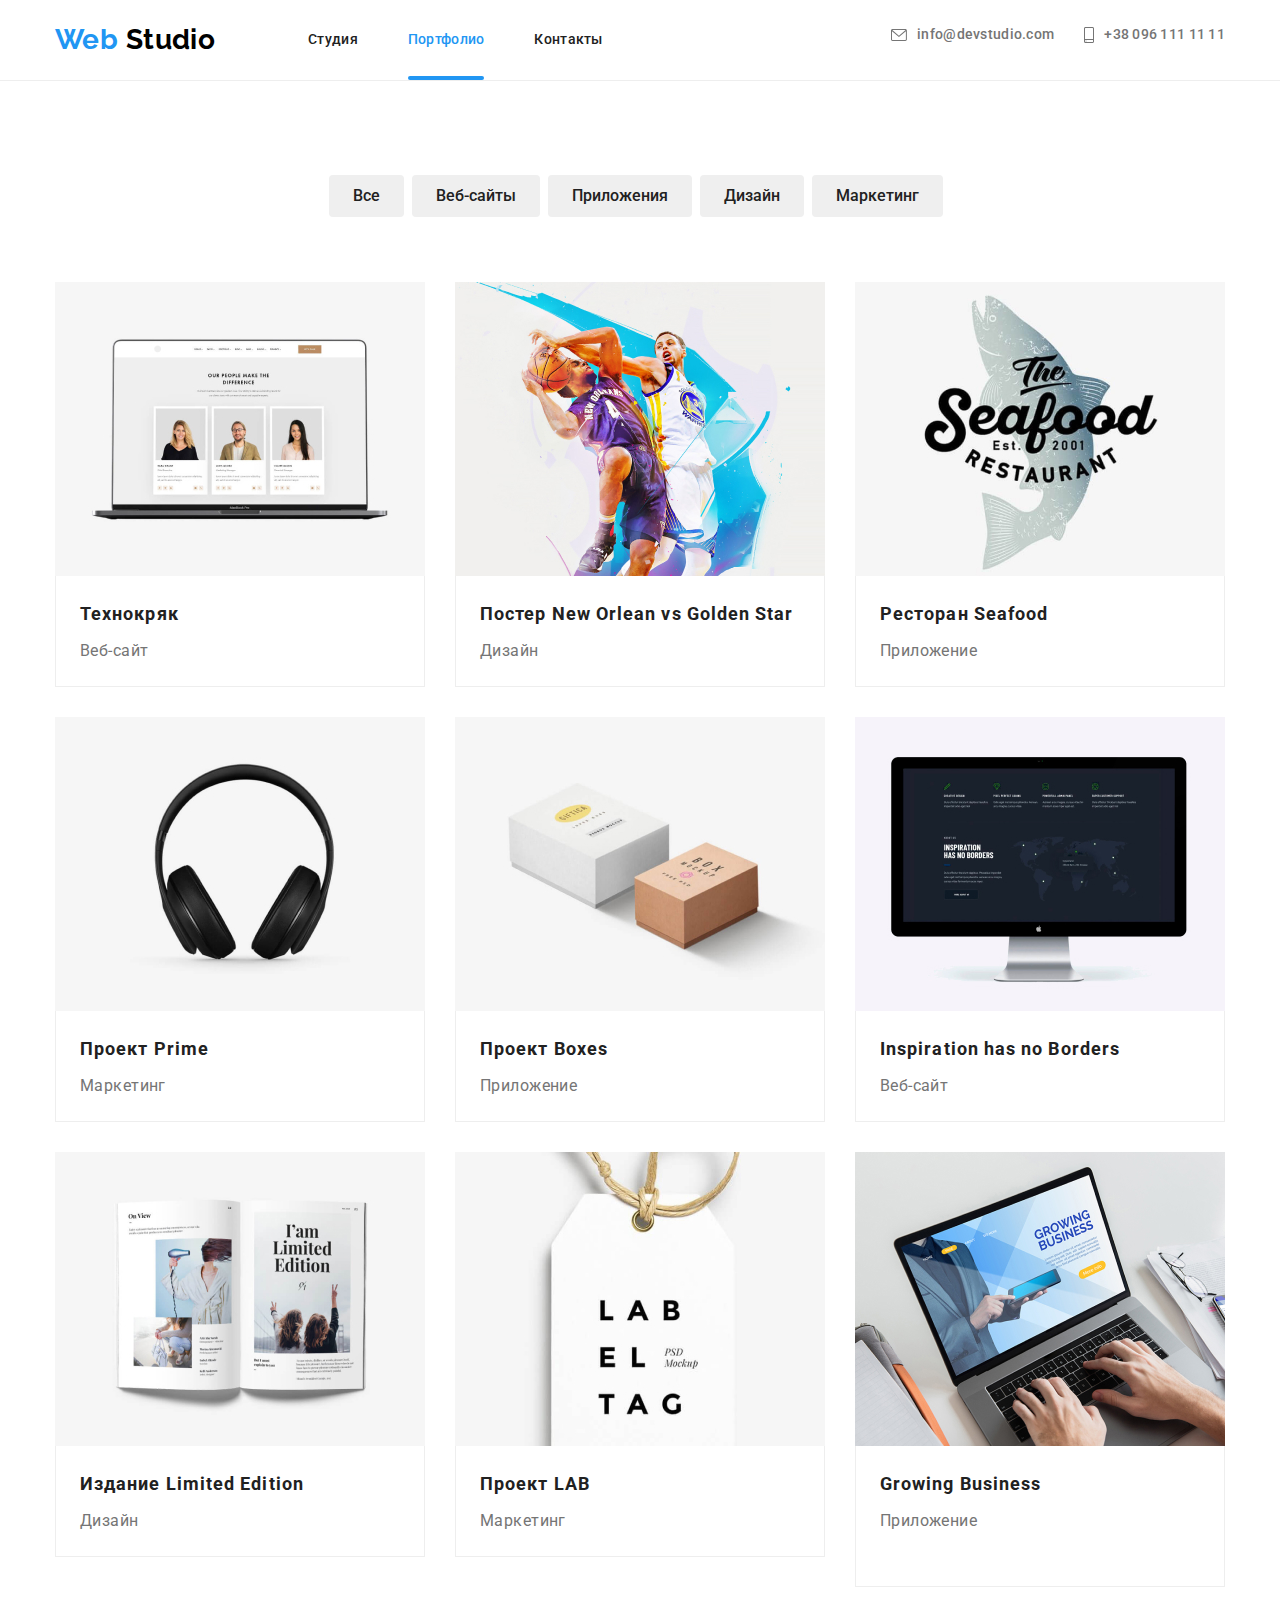
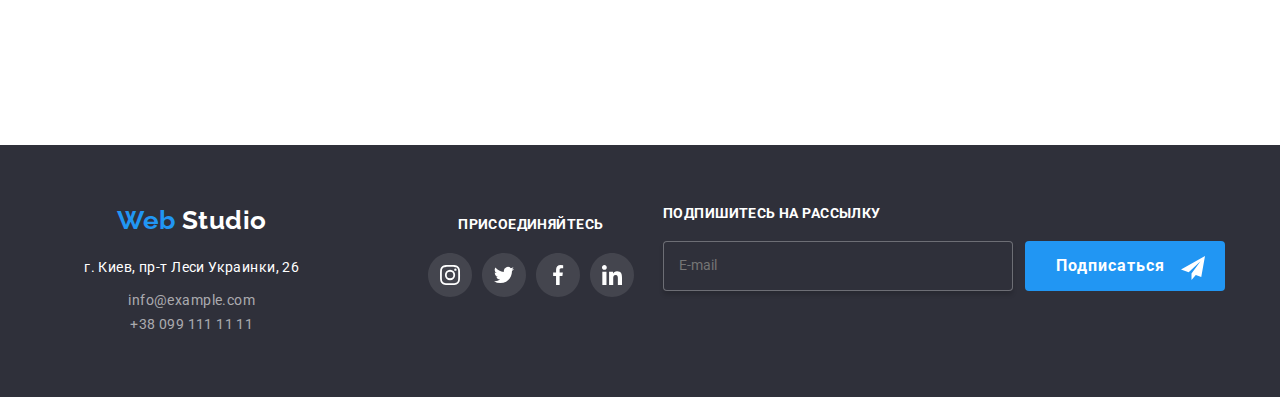
==== commit e0764c5a: "03.06." ====
--- a/portfolio.html
+++ b/portfolio.html
@@ -15,7 +15,7 @@
     <link rel="stylesheet" href="./css/main.min.css">
 </head>
 <body>
-    <header class="header">
+    <header class="header mob-adapt">
         <div class="conteiner header__conteiner ">
             <div class="gt">
                 <a class="logo" href="https://www.google.com/">
@@ -114,7 +114,7 @@
     </header>
     <main>
         <!--nav-button-->
-        <section class="section">
+        <section class="section mob-adapt">
             <div class="conteiner">
             <h1 class="invisible-header">Nav-button</h1>
             <!-- <div class="flex-container"> -->
--- a/css/main.min.css
+++ b/css/main.min.css
@@ -1 +1 @@
-:root{--primary-text-color: #757575;--title-text-color: #212121;--accent-text-color: #2196f3;--primary-bg-color: #e5e5e5;--header-bg-color: #ffffff;--logo-text-studio: #000000;--footer-bg-color: #2f303a;--border-color: #eeeeee;--comand-bg-color: #f5f4fa;--hero-bg-color: #c4c4c4;--customers-border-color: #afb1b8;--backdrop-color: #0000001a;--overlay-progects: rgba(33, 150, 243, 0.9)}.conteiner{width:100%;padding-left:15px;padding-right:15px;margin-left:auto;margin-right:auto}@media screen and (min-width: 480px){.conteiner{max-width:480px}}@media screen and (min-width: 768px){.conteiner{max-width:768px}}@media screen and (min-width: 1200px){.conteiner{max-width:1200px}}body{background-color:var(--header-bg-color);color:var(--primary-text-color);font-family:Roboto,sans-serif;font-size:14px;letter-spacing:.03em}.section{padding-top:94px;padding-bottom:94px}@media screen and (max-width: 480px){.section{padding-top:60px;padding-bottom:60px}}@media screen and (min-width: 480px){.section{padding-top:60px;padding-bottom:60px}}@media screen and (min-width: 1200px){.section{padding-top:94px;padding-bottom:94px}}.section__title{margin-bottom:30px;color:var(--title-text-color);font-weight:700;font-size:28px;line-height:1.17}@media screen and (min-width: 480px){.section__title{margin-bottom:30px;font-size:28px}}@media screen and (min-width: 768px){.section__title{margin-bottom:30px}}@media screen and (min-width: 1200px){.section__title{margin-bottom:50px;font-size:36px}}a{text-decoration:none}h1,h2,h3,h4,h5,h6,p{margin:0;padding:0}img{display:block;width:100%;height:auto}textarea{resize:none}ul,a{margin:0;padding:0;list-style:none}.hidden{position:absolute;width:1px;height:1px;margin:-1px;border:0;padding:0;white-space:nowarp;clip-path:insert(100%);clip:rect(0 0 0 0);overflow:hidden}.centered{text-align:center}.header{position:relative;background-color:var(--header-bg-color);border-bottom:1px solid var(--border-color)}.nav-head{display:none;display:flex;align-items:center}.header__conteiner{width:1200px;align-items:center;padding-left:15px;padding-right:15px;margin-left:auto;margin-right:auto}@media screen and (min-width: 768px){.header__conteiner{display:flex}}.gt{display:flex;justify-content:space-between}.menu-mobile{position:absolute;z-index:2;background-color:rgba(0,0,0,0);border:none;top:10px;right:15px;margin:0;padding:0}.menu-mobile .icon-cross{display:none}@media screen and (min-width: 768px){.menu-mobile{display:none}}.menu-mobile.is-open .icon-menu{display:none}.menu-mobile.is-open .icon-cross{display:block}.logo{display:block;font-family:"Raleway";font-weight:700;font-size:24px;line-height:1.17;text-decoration:none;padding-top:16px;padding-bottom:16px}@media screen and (min-width: 1200px){.logo{font-size:28px;line-height:1.1071;padding-top:26px;padding-bottom:26px}}.logo .logo__web{display:inline-block;color:var(--accent-text-color)}.logo .logo__studio{color:var(--logo-text-studio);font-family:"Raleway";transition:color 250ms cubic-bezier(0.4, 0, 0.2, 1)}.site-nav{display:none}@media screen and (min-width: 768px){.site-nav{display:flex;margin-left:93px}}.site-nav__link{position:relative;display:block;padding-top:32px;padding-bottom:32px;color:var(--title-text-color);font-weight:500;line-height:1.14;letter-spacing:.02em;transition:color 250ms cubic-bezier(0.4, 0, 0.2, 1)}.site-nav__link:hover,.site-nav__link:focus{color:var(--accent-text-color)}.site-nav__link--current{color:var(--accent-text-color)}.site-nav__link::after{content:" ";position:absolute;display:block;bottom:0;right:0;width:100%;height:4px;border-radius:2px;background-color:var(--accent-text-color);opacity:1;transition:opacity 250ms cubic-bezier(0.4, 0, 0.2, 1);visibility:hidden}.site-nav__link--current::after{opacity:1;visibility:visible}.site-nav__item:not(:last-child){margin-right:50px}.contacts-header{display:none;display:flex;margin-left:auto}@media screen and (min-width: 768px){.contacts-header{flex-direction:column}}@media screen and (min-width: 1200px){.contacts-header{flex-direction:row}}.contacts-header .contacts-header__icon{margin-right:10px}@media screen and (min-width: 768px){.contacts-header .contacts-header__item{margin-bottom:10px}}.contacts-header .contacts-header__item:last-child{margin-bottom:0}@media screen and (min-width: 1200px){.contacts-header .contacts-header__item{margin-right:30px}}.contacts-header .contacts-header__link{display:none}@media screen and (min-width: 768px){.contacts-header .contacts-header__link{display:flex;align-items:normal;fill:var(--primary-text-color);color:var(--primary-text-color);font-weight:500;line-height:1.14;letter-spacing:.02em;transition:fill 250ms cubic-bezier(0.4, 0, 0.2, 1),color 250ms cubic-bezier(0.4, 0, 0.2, 1)}.contacts-header .contacts-header__link:not(:last-child){margin-left:0}.contacts-header .contacts-header__link:hover{color:var(--accent-text-color);fill:var(--accent-text-color)}.contacts-header .contacts-header__link:focus{color:var(--accent-text-color);fill:var(--accent-text-color)}}@media screen and (min-width: 1200px){.contacts-header .contacts-header__link{display:flex;align-items:center;padding-top:20px;padding-bottom:20px;fill:var(--primary-text-color);color:var(--primary-text-color);font-weight:500;line-height:1.14;letter-spacing:.02em;transition:fill 250ms cubic-bezier(0.4, 0, 0.2, 1),color 250ms cubic-bezier(0.4, 0, 0.2, 1)}.contacts-header .contacts-header__link .contacts-header__link:not(:last-child){margin-left:0}.contacts-header .contacts-header__link .contacts-header__link:hover{color:var(--accent-text-color);fill:var(--accent-text-color)}.contacts-header .contacts-header__link .contacts-header__link:focus{color:var(--accent-text-color);fill:var(--accent-text-color)}}.mobile-menu{z-index:1;position:fixed;display:none;top:0;left:0;width:100%;background-color:var(--header-bg-color);width:100vw;height:100vh;overflow-y:auto;padding-top:48px;padding-bottom:48px;padding-left:40px}.mobile-menu .conteiner{display:flex;flex-direction:column;height:100%;justify-content:space-between}.mobile-menu.is-open{display:block}@media screen and (min-width: 768px){.mobile-menu.is-open{display:none}}.mobile-menu__link{color:var(--title-text-color);font-weight:500;font-size:40px;line-height:1.175;text-align:center;letter-spacing:.02em}.mobile-menu__link--current{color:var(--accent-text-color);font-weight:500;font-size:40px;line-height:1.175;text-align:center;letter-spacing:.02em}.mobile-menu__item{margin-bottom:32px}.mobile-menu__item:last-child{margin-bottom:0}.contacts-mob-menu{margin-bottom:64px}.contacts-mob-menu__item{color:var(--primary-text-color);font-weight:500;font-size:34px;line-height:1.1764;letter-spacing:.02em;margin-bottom:30px}.contacts-mob-menu__item:last-child{margin-bottom:0}.contacts-mob-menu__item .contacts-mob-menu__link--small{font-weight:500;font-size:24px;line-height:.8571;letter-spacing:.02em}.contacts-mob-menu__item .contacts-mob-menu__link--small:hover,.contacts-mob-menu__item .contacts-mob-menu__link--small:focus{color:var(--accent-text-color)}.contacts-mob-menu__link{color:var(--primary-text-color);font-weight:500;font-size:34px;line-height:1.1764;letter-spacing:.02em}.contacts-mob-menu__link:hover,.contacts-mob-menu__link:focus{color:var(--accent-text-color)}.mob-menu-social{position:relative;display:flex}.mob-menu-social__item::before{display:block;content:" ";position:absolute;width:22px;height:1px;left:0px;top:10px;margin-left:10px;border:1px solid rgba(33,33,33,.2);transform:rotate(90deg)}.mob-menu-social__item{position:relative;font-weight:500;font-size:18px;line-height:1.2222;letter-spacing:.02em;margin-right:20px}.mob-menu-social__item:last-child{margin-right:0}.mob-menu-social__link{color:var(--primary-text-color)}.mob-menu-social__link:hover,.mob-menu-social__link:focus{color:var(--accent-text-color)}.button{color:var(--title-text-color);cursor:pointer;font-weight:500;font-size:16px;line-height:1.625;border-radius:4px;border-color:rgba(0,0,0,0);transition:background-color 250ms cubic-bezier(0.4, 0, 0.2, 1),color 250ms cubic-bezier(0.4, 0, 0.2, 1)}.button:hover,.button:focus{background-color:var(--accent-text-color);color:var(--header-bg-color);box-shadow:0px 2px 2px 0px rgba(0,0,0,.1215686275);box-shadow:0px 1px 2px 0px rgba(0,0,0,.0784313725);box-shadow:0px 3px 1px 0px rgba(0,0,0,.1019607843)}.portfolio-nav__btn{padding-top:6px;padding-bottom:6px;padding-left:22px;padding-right:22px}.portfolio-nav__btn:hover{background-color:var(--accent-text-color);color:var(--header-bg-color);box-shadow:0px 2px 2px 0px rgba(0,0,0,.1215686275);box-shadow:0px 1px 2px 0px rgba(0,0,0,.0784313725);box-shadow:0px 3px 1px 0px rgba(0,0,0,.1019607843)}.hero__button{display:flex;flex-direction:row;align-items:flex-start;padding:10px 32px;box-shadow:0px 4px 4px rgba(0,0,0,.15);border-radius:4px;margin-left:auto;margin-right:auto;margin-top:30px;background-color:var(--accent-text-color);color:var(--header-bg-color);border-color:var(--accent-text-color);font-weight:700;font-size:16px;line-height:1.875;border-radius:4px;cursor:pointer;border-color:rgba(0,0,0,0);transition:background-color 250ms cubic-bezier(0.4, 0, 0.2, 1),color 250ms cubic-bezier(0.4, 0, 0.2, 1)}.btn-submit-ft{position:relative;width:200px;height:50px;border-radius:4px;border-color:rgba(0,0,0,0);color:var(--header-bg-color);background-color:var(--accent-text-color);font-weight:700;font-size:16px;line-height:1.875;letter-spacing:.06em;text-align:start;padding-left:29px}.btn-submit-ft__icon{position:absolute;right:155px;top:82px;fill:var(--header-bg-color)}@media screen and (min-width: 1200px){.btn-submit-ft__icon{right:20px;top:15px}}.btn-modal{position:absolute;top:8px;right:8px;background-color:var(--header-bg-color);border:1px solid rgba(0,0,0,.1019607843);width:30px;height:30px;border-radius:50%;transition:border 250ms cubic-bezier(0.4, 0, 0.2, 1)}.btn-modal__icon{position:absolute;top:50%;width:30px;height:30px;padding:6px;border-radius:17px;fill:var(--logo-text-studio);transform:translate(-50%, -50%);transition:fill 250ms cubic-bezier(0.4, 0, 0.2, 1)}.btn-modal__icon:hover{fill:var(--accent-text-color)}.btn-modal:hover{border:1px solid var(--accent-text-color)}.btn-submit{display:block;border-radius:4px;border-color:rgba(0,0,0,0);color:var(--header-bg-color);background-color:var(--accent-text-color);font-weight:700;font-size:16px;line-height:1.875;letter-spacing:.06em;padding:10px 56px;margin-top:30px;margin-left:auto;margin-right:auto}.hero{background-color:var(--hero-bg-color);text-align:center;padding-top:118px;padding-bottom:118px;background:rgba(47,48,58,.4);max-width:100%;height:400px;margin-right:auto;margin-left:auto;background-repeat:no-repeat;background-size:cover;background-position:center;background-image:linear-gradient(to right, rgba(47, 48, 58, 0.4), rgba(47, 48, 58, 0.4)),url(../images/overlay-mobile.jpg)}@media(min-device-pixel-ratio: 2),(min-resolution: 192dpi),(min-resolution: 2dppx){.hero{background-image:linear-gradient(to right, rgba(47, 48, 58, 0.4), rgba(47, 48, 58, 0.4)),url(../images/overlay-mobile-2x.jpg)}}@media screen and (min-width: 768px){.hero{background-repeat:no-repeat;background-size:cover;background-position:center;background-image:linear-gradient(to right, rgba(47, 48, 58, 0.4), rgba(47, 48, 58, 0.4)),url(../images/overlay-tablet.jpg)}}@media screen and (min-width: 768px)and (min-device-pixel-ratio: 2),screen and (min-width: 768px)and (min-resolution: 192dpi),screen and (min-width: 768px)and (min-resolution: 2dppx){.hero{background-image:linear-gradient(to right, rgba(47, 48, 58, 0.4), rgba(47, 48, 58, 0.4)),url(../images/overlay-tablet-2x.jpg)}}@media screen and (min-width: 1200px){.hero{width:1600px;height:600px;padding-top:200px;padding-bottom:200px;background-repeat:no-repeat;background-size:cover;background-position:center;background-image:linear-gradient(to right, rgba(47, 48, 58, 0.4), rgba(47, 48, 58, 0.4)),url(../images/bg-image.png)}}@media screen and (min-width: 1200px)and (min-device-pixel-ratio: 2),screen and (min-width: 1200px)and (min-resolution: 192dpi),screen and (min-width: 1200px)and (min-resolution: 2dppx){.hero{background-image:linear-gradient(to right, rgba(47, 48, 58, 0.4), rgba(47, 48, 58, 0.4)),url(../images/overlay-desk-2x.jpg)}}.hero .hero__title{width:360px;margin:0 auto;color:var(--header-bg-color);margin:0 auto;color:var(--header-bg-color);font-weight:900;font-size:26px;line-height:1.36;letter-spacing:.06em;text-transform:uppercase}@media screen and (min-width: 768px){.hero .hero__title{width:360px;height:84px}}@media screen and (min-width: 1200px){.hero .hero__title{width:696px;height:120px;font-weight:900;font-size:44px;line-height:1.3636;text-align:center;letter-spacing:.06em;text-transform:uppercase}}.advantage-studio{margin-bottom:-30px}@media screen and (min-width: 768px){.advantage-studio{display:flex;flex-wrap:wrap;margin-left:-30px;margin-bottom:-30px}}.advantage-studio .advantage-studio__item{margin-bottom:30px}@media screen and (min-width: 768px){.advantage-studio .advantage-studio__item{width:calc((100% - 60px)/2);margin-left:30px;margin-bottom:30px}}@media screen and (min-width: 1200px){.advantage-studio .advantage-studio__item{width:calc((100% - 120px)/4);margin-left:30px;margin-bottom:30px}}.advantage-studio .advantage-studio__title{margin-top:30px;margin-bottom:10px;color:var(--title-text-color);font-size:14px;font-weight:700;line-height:1.14;text-transform:uppercase;text-align:center}@media screen and (min-width: 768px){.advantage-studio .advantage-studio__title{text-align:start}}.advantage-studio .advantage-studio__text{color:var(--primary-text-color);line-height:1.71}.advantage-img{display:flex;justify-content:center;align-items:center;height:120px;border-radius:4px;background-color:var(--comand-bg-color)}.section--outher-bg{background-color:var(--comand-bg-color)}.team{margin-bottom:-30px}@media screen and (min-width: 768px){.team{display:flex;flex-wrap:wrap;margin-left:-30px;margin-bottom:-30px}}@media screen and (min-width: 1200px){.team{display:flex;flex-wrap:wrap;margin-left:-30px;margin-bottom:-30px}}.team .team__item{width:450px;background:#fff;box-shadow:0px 1px 3px rgba(0,0,0,.12),0px 1px 1px rgba(0,0,0,.14),0px 2px 1px rgba(0,0,0,.2);border-radius:0px 0px 4px 4px;margin-bottom:30px;margin-bottom:30px}.team .team__item:nth-child(n+4){margin-right:0}@media screen and (min-width: 768px){.team .team__item{width:calc(50% - 30px);margin-left:30px;margin-bottom:30px}}@media screen and (min-width: 1200px){.team .team__item{width:calc(25% - 30px);margin-left:30px;margin-bottom:30px}}.team .team__card{padding-top:30px;padding-bottom:30px;padding-left:32px;padding-right:32px}.team .team__title{margin-bottom:10px;color:var(--title-text-color);font-size:18px;font-weight:700;line-height:1.875;letter-spacing:.06em;text-align:center}.team .team__text{color:var(--primary-text-color);font-size:16px;line-height:1.875;text-align:center}.social{display:flex;justify-content:center;margin-top:16px;cursor:pointer}.social .social__item{display:flex;justify-content:center;background-color:var(--header-bg-color);width:44px;height:44px;border-radius:20px;margin-right:10px;fill:var(--customers-border-color);transition:background-color 250ms cubic-bezier(0.4, 0, 0.2, 1),fill 250ms cubic-bezier(0.4, 0, 0.2, 1)}.social .social__item:hover{background-color:var(--accent-text-color);fill:var(--header-bg-color)}.social .social__item .social__item:last-child{margin-right:0}.customers{margin-bottom:-30px;display:flex;flex-wrap:wrap;margin-left:-30px;margin-bottom:-30px}@media screen and (min-width: 768px){.customers{display:flex;flex-wrap:wrap;margin-left:-30px;margin-bottom:-30px}}@media screen and (min-width: 1200px){.customers{display:flex;flex-wrap:wrap;margin-left:-30px;margin-bottom:-30px}}.customers .customers__item{height:92px;margin-bottom:30px;width:calc(50% - 30px);margin-left:30px;margin-bottom:30px}@media screen and (min-width: 768px){.customers .customers__item{width:calc(33.3333333333% - 30px);margin-left:30px;margin-bottom:30px}}@media screen and (min-width: 1200px){.customers .customers__item{width:calc(16.6666666667% - 30px);margin-left:30px;margin-bottom:30px}}.customers .customers__link{width:100%;height:100%;display:flex;align-items:center;margin-right:30px;justify-content:space-around;border:1px solid var(--customers-border-color);border-radius:4px;border-color:var(--customers-border-color);cursor:pointer;fill:var(--customers-border-color);transition:border-color 250ms cubic-bezier(0.4, 0, 0.2, 1),fill 250ms cubic-bezier(0.4, 0, 0.2, 1)}.customers .customers__link:hover,.customers .customers__link:focus{fill:var(--accent-text-color);border-color:var(--accent-text-color)}.customers .customers__logo{fill:var(--customers-border-color);transition:fill 250ms cubic-bezier(0.4, 0, 0.2, 1)}.customers .customers__logo:hover{fill:var(--accent-text-color)}.card-text{flex-grow:1;padding-left:24px;padding-right:24px;padding-top:20px;padding-bottom:20px;border-left:1px solid var(--border-color);border-right:1px solid var(--border-color);border-bottom:1px solid var(--border-color)}.card-text .card-text__title{margin-bottom:4px;color:var(--title-text-color);font-size:18px;font-weight:700;line-height:2;letter-spacing:.06em}.card-text .card-text__text{color:var(--primary-text-color);font-size:16px;line-height:1.875}.absolt{overflow:hidden;position:relative}.absolt .absolt__text{position:absolute;top:0;left:0;width:100%;height:100%;background-color:var(--overlay-progects);transform:translateY(100%);transition:transform 250ms cubic-bezier(0.4, 0, 0.2, 1);opacity:0;color:var(--header-bg-color);font-size:18px;line-height:1.5555;letter-spacing:.03em;padding:63px 24px 63px 24px}.absolt::before{position:absolute;display:inline-block;background-color:var(--overlay-progects);width:100%;height:100%;opacity:0;transform:translateY(100%);transition:transform 250ms cubic-bezier(0.4, 0, 0.2, 1)}.absolt:hover::before{opacity:1}.absolt:hover.absolt::before{transform:translateY(0)}.progects__links:hover .absolt__text,.progects__links:focus .absolt__text{transform:translateY(0);opacity:1}@media screen and (min-width: 768px){.progects{display:flex;flex-wrap:wrap;margin-right:-30px;margin-bottom:-30px}}@media screen and (min-width: 1200px){.progects{display:flex;flex-wrap:wrap;margin-right:-30px;margin-bottom:-30px}}.progects .progects__links{display:flex;flex-direction:column;height:100%}.progects__item{position:relative;margin-bottom:30px}@media screen and (min-width: 768px){.progects__item{flex-basis:calc((100% - 60px)/2);margin-right:30px;margin-bottom:30px}.progects__item .progects__item:last-child{margin-bottom:0}}@media screen and (min-width: 1200px){.progects__item{flex-basis:calc((100% - 90px)/3);margin-right:30px;margin-bottom:30px}.progects__item .progects__item:nth-child(3n){margin-right:0}}.progects__links{display:block;transition:box-shadow 250ms cubic-bezier(0.4, 0, 0.2, 1)}.progects__links:hover{box-shadow:0px 1px 1px rgba(0,0,0,.12),0px 4px 4px rgba(0,0,0,.06),1px 4px 6px rgba(0,0,0,.16)}.portfolio-nav{display:flex;justify-content:center;cursor:pointer}.portfolio-nav .portfolio-nav__item{margin-right:8px}.footer-bg{background-color:var(--footer-bg-color);padding-top:60px;padding-bottom:60px}.logo-fr{color:var(--header-bg-color);font-family:"Raleway";font-weight:700;font-size:26px;line-height:1.2;text-decoration:none}.logo-fr .logo-fr__web--accent{color:var(--accent-text-color)}.footer-adress{margin-top:20px}.contacts-list{display:flex;flex-direction:column;align-items:center}.contacts-list .contacts-list__adress{color:var(--header-bg-color);font-style:normal;font-size:14px;line-height:1.71;margin-bottom:9px}.contacts-list .contacts-list__contacts{font-style:normal;line-height:1.7;color:rgba(255,255,255,.6);margin-bottom:9px}.contacts-list .contacts-list__contacts--tel{margin-bottom:0}.footer-conteiner{display:flex;flex-direction:column;align-items:center}@media screen and (min-width: 1200px){.footer-conteiner{display:flex;flex-direction:row;align-items:flex-start}}.footer-list-contacts{display:block;margin-bottom:9px}.footer-bg-flex{display:flex;flex-direction:column;align-items:center;margin-bottom:60px}.invisible-header{display:none}.title-footer{color:var(--header-bg-color);font-style:normal;font-weight:700;font-size:14px;line-height:1.14;letter-spacing:.03em;text-transform:uppercase;margin-bottom:20px}.footer-social{display:flex}.footer-social .footer-social__icon{fill:rgba(255,255,255,.1);transition:fill 250ms cubic-bezier(0.4, 0, 0.2, 1)}.footer-social .footer-social__icon:hover{fill:var(--accent-text-color)}.footer-social .footer-social__item{margin-right:10px}.footer-social .footer-social__item:last-child{margin-right:0}.social-footer{display:flex;flex-direction:column;align-items:center;margin-bottom:60px}@media screen and (min-width: 768px){.social-footer{margin-top:0;margin-bottom:0}}@media screen and (min-width: 1200px){.social-footer{margin-top:0;margin-bottom:0;margin-left:70px}}.subscription-footer{display:flex;flex-direction:column;align-items:center}@media screen and (min-width: 1200px){.subscription-footer{display:flex;flex-direction:column;align-items:baseline}}.subscription-footer .subscription-footer__text{margin-bottom:20px;font-weight:700;font-size:14px;line-height:1.1428;letter-spacing:.03em;text-transform:uppercase;color:var(--header-bg-color)}.form-footer{position:relative;display:flex;align-items:center;flex-direction:column}@media screen and (min-width: 1200px){.form-footer{display:flex;flex-direction:row;align-items:flex-start}}.form-footer .form-footer__input{margin-bottom:20px;margin-right:12px;width:450px;height:50px;padding:15px 15px 16px;border-radius:4px;color:rgba(255,255,255,.6);background-color:var(--footer-bg-color);border:1px solid rgba(255,255,255,.3019607843);box-shadow:0px 4px 4px 0px rgba(0,0,0,.1490196078)}@media screen and (min-width: 1200px){.form-footer .form-footer__input{width:350px;height:50px}}@media screen and (min-width: 768px){.footer-adaptive{display:flex;align-items:baseline;justify-content:space-around;width:100%;margin-bottom:60px}}@media screen and (min-width: 1200px){.footer-adaptive{display:flex}}.footer-tablet{display:flex;margin-bottom:60px}.backdrop{position:fixed;top:0;left:0;width:100%;height:100%;overflow-y:scroll;background-color:var(--backdrop-color);transition:opacity 250ms cubic-bezier(0.4, 0, 0.2, 1);padding-bottom:95px;padding-top:95px;padding-left:15px;padding-right:15px}@media screen and (min-width: 768px){.backdrop{padding-bottom:207px;padding-top:208px;padding-left:159px;padding-right:159px}}.backdrop.is-hidden{opacity:0;pointer-events:none}.modal{position:relative;background-color:var(--header-bg-color);border-radius:4px;padding:40px}@media screen and (min-width: 1200px){.modal{position:absolute;top:50%;left:50%;transform:translate(-50%, -50%);justify-content:flex-end}}.modal .modal__title{display:block;font-size:20px;line-height:1.15;color:var(--title-text-color);margin-bottom:12px;text-align:center}.form-field{position:relative;display:flex;flex-direction:column}.form-field .form-field__input{width:100%;height:40px;border:1px solid rgba(33,33,33,.2);border-radius:4px;margin-bottom:10px;padding:11px 12px 11px 40px}.form-field .form-field__input::placeholder{color:var(--primary-text-color)}.form-field .form-field__label{font-size:12px;line-height:1.17;letter-spacing:.01em;margin-bottom:4px;color:var(--primary-text-color)}.form-field .form-field__icon-form{position:absolute;display:inline-block;top:55%;left:12px;transform:translateY(-55%);transition:fill 250ms cubic-bezier(0.4, 0, 0.2, 1)}.form-field:focus-within .form-field__icon-form{fill:var(--accent-text-color)}.form-field:focus-within .form-field__input{border:1px solid var(--accent-text-color)}.form-comment{width:100%;height:120px;border:1px solid rgba(33,33,33,.2);border-radius:4px;padding:16px 12px}.form-input:focus+.form-field input{border-color:var(--accent-text-color)}.form-label a{color:var(--accent-text-color);text-decoration:revert}.checkbox{-webkit-appearance:none;-moz-appearance:none;appearance:none;position:absolute}.icon-checkbox{display:inline-block;margin-right:8px;width:15px;height:16px;border:2px solid var(--title-text-color);border-radius:4px}.checkbox:checked+.icon-checkbox{border-color:var(--accent-text-color);background-size:contain;background-origin:border-box;background-color:var(--accent-text-color);background-image:url(../icon/icon-check-new.svg)}.form-checkbox input[type=checkbox]{width:16px;height:15px}.form-checkbox{display:flex;align-items:center;justify-content:flex-end;margin-top:20px;margin-bottom:30px}.section--no-pading-top{padding-top:0;padding-bottom:0}.direction{display:flex;justify-content:space-between}@media screen and (max-width: 1199px){.direction{display:none}}.direction .direction__item{position:relative;flex-basis:calc((100% - 60px)/3)}.direction .direction__label{position:absolute;width:370px;height:70px;background-color:rgba(47,48,58,.8);display:block;left:0;bottom:0;padding-top:27px;color:var(--header-bg-color);font-weight:700;line-height:1.1428;text-align:center;letter-spacing:.03em}@media screen and (max-width: 1199px){.section__title--displayNone{display:none}}.nav-head{display:flex;align-items:center}.portfolio-nav{display:flex;justify-content:flex-start;flex-wrap:wrap;margin-bottom:50px}@media screen and (min-width: 768px){.portfolio-nav{display:flex;flex-wrap:nowrap;justify-content:center}}@media screen and (min-width: 1200px){.portfolio-nav{display:flex;flex-wrap:nowrap}}.portfolio-nav__item{margin-bottom:15px;margin-right:8px}/*# sourceMappingURL=main.min.css.map */+:root{--primary-text-color: #757575;--title-text-color: #212121;--accent-text-color: #2196f3;--primary-bg-color: #e5e5e5;--header-bg-color: #ffffff;--logo-text-studio: #000000;--footer-bg-color: #2f303a;--border-color: #eeeeee;--comand-bg-color: #f5f4fa;--hero-bg-color: #c4c4c4;--customers-border-color: #afb1b8;--backdrop-color: #0000001a;--overlay-progects: rgba(33, 150, 243, 0.9)}.conteiner{padding-left:15px;padding-right:15px;margin-left:auto;margin-right:auto}@media screen and (min-width: 480px){.conteiner{max-width:480px}}@media screen and (min-width: 768px){.conteiner{max-width:768px;width:100%;padding-left:15px;padding-right:15px;margin-left:auto;margin-right:auto}}@media screen and (min-width: 1200px){.conteiner{max-width:1200px;padding-bottom:94px}}body{background-color:var(--header-bg-color);color:var(--primary-text-color);font-family:Roboto,sans-serif;font-size:14px;letter-spacing:.03em}.section{padding-top:94px;padding-bottom:94px}@media screen and (max-width: 480px){.section{padding-top:60px;padding-bottom:60px}}@media screen and (min-width: 480px){.section{padding-top:60px;padding-bottom:60px}}@media screen and (min-width: 1200px){.section{padding-top:94px;padding-bottom:94px}}.section .section--no-padding{padding-bottom:0}.section__title{margin-bottom:30px;color:var(--title-text-color);font-weight:700;font-size:28px;line-height:1.17}@media screen and (min-width: 480px){.section__title{margin-bottom:30px;font-size:28px}}@media screen and (min-width: 768px){.section__title{margin-bottom:30px}}@media screen and (min-width: 1200px){.section__title{margin-bottom:50px;font-size:36px}}a{text-decoration:none}h1,h2,h3,h4,h5,h6,p{margin:0;padding:0}img{display:block;width:100%;height:auto}textarea{resize:none}ul,a{margin:0;padding:0;list-style:none}.hidden{position:absolute;width:1px;height:1px;margin:-1px;border:0;padding:0;white-space:nowarp;clip-path:insert(100%);clip:rect(0 0 0 0);overflow:hidden}.centered{text-align:center}.mob-adapt{width:767px;margin:0 auto}@media screen and (min-width: 768px){.mob-adapt{width:100%}}@media screen and (min-width: 1200px){.no-padding-section{padding-bottom:0}}.header{position:relative;background-color:var(--header-bg-color);border-bottom:1px solid var(--border-color)}.nav-head{display:none;display:flex;align-items:center}.header__conteiner{align-items:center;padding-left:15px;padding-right:15px;margin-left:auto;margin-right:auto}.header__conteiner.header__conteiner--adapt{margin-left:0;margin-right:0}@media screen and (min-width: 768px){.header__conteiner{display:flex;width:1200px}}@media screen and (min-width: 1200px){.header__conteiner{display:flex;width:1200px;padding-bottom:0}}.gt{display:flex;justify-content:space-between}.menu-mobile{position:absolute;z-index:2;background-color:rgba(0,0,0,0);border:none;top:10px;right:15px;margin:0;padding:0}.menu-mobile .icon-cross{display:none}@media screen and (min-width: 768px){.menu-mobile{display:none}}.btn-mob{margin-right:15px}.menu-mobile.is-open .icon-menu{display:none}.menu-mobile.is-open .icon-cross{display:block}.logo{display:block;font-family:"Raleway";font-weight:700;font-size:24px;line-height:1.17;text-decoration:none;padding-top:16px;padding-bottom:16px}@media screen and (min-width: 1200px){.logo{font-size:28px;line-height:1.1071}}.logo .logo__web{display:inline-block;color:var(--accent-text-color)}.logo .logo__studio{color:var(--logo-text-studio);font-family:"Raleway";transition:color 250ms cubic-bezier(0.4, 0, 0.2, 1)}.site-nav{display:none}@media screen and (min-width: 768px){.site-nav{display:flex;margin-left:93px}}.site-nav__link{position:relative;display:block;padding-top:32px;padding-bottom:32px;color:var(--title-text-color);font-weight:500;line-height:1.14;letter-spacing:.02em;transition:color 250ms cubic-bezier(0.4, 0, 0.2, 1)}.site-nav__link:hover,.site-nav__link:focus{color:var(--accent-text-color)}.site-nav__link--current{color:var(--accent-text-color)}.site-nav__link::after{content:" ";position:absolute;display:block;bottom:0;right:0;width:100%;height:4px;border-radius:2px;background-color:var(--accent-text-color);opacity:1;transition:opacity 250ms cubic-bezier(0.4, 0, 0.2, 1);visibility:hidden}.site-nav__link--current::after{opacity:1;visibility:visible}.site-nav__item:not(:last-child){margin-right:50px}.contacts-header{display:none;display:flex;margin-left:auto}@media screen and (min-width: 768px){.contacts-header{flex-direction:column}}@media screen and (min-width: 1200px){.contacts-header{flex-direction:row}}.contacts-header .contacts-header__icon{margin-right:10px}@media screen and (min-width: 768px){.contacts-header .contacts-header__item{margin-bottom:10px}}.contacts-header .contacts-header__item:last-child{margin-bottom:0}@media screen and (min-width: 1200px){.contacts-header .contacts-header__item{margin-right:30px}}.contacts-header .contacts-header__link{display:none}@media screen and (min-width: 768px){.contacts-header .contacts-header__link{display:flex;align-items:normal;fill:var(--primary-text-color);color:var(--primary-text-color);font-weight:500;line-height:1.14;letter-spacing:.02em;transition:fill 250ms cubic-bezier(0.4, 0, 0.2, 1),color 250ms cubic-bezier(0.4, 0, 0.2, 1)}.contacts-header .contacts-header__link:not(:last-child){margin-left:0}.contacts-header .contacts-header__link:hover{color:var(--accent-text-color);fill:var(--accent-text-color)}.contacts-header .contacts-header__link:focus{color:var(--accent-text-color);fill:var(--accent-text-color)}}@media screen and (min-width: 1200px){.contacts-header .contacts-header__link{display:flex;align-items:center;padding-top:20px;padding-bottom:20px;fill:var(--primary-text-color);color:var(--primary-text-color);font-weight:500;line-height:1.14;letter-spacing:.02em;transition:fill 250ms cubic-bezier(0.4, 0, 0.2, 1),color 250ms cubic-bezier(0.4, 0, 0.2, 1)}.contacts-header .contacts-header__link .contacts-header__link:not(:last-child){margin-left:0}.contacts-header .contacts-header__link .contacts-header__link:hover{color:var(--accent-text-color);fill:var(--accent-text-color)}.contacts-header .contacts-header__link .contacts-header__link:focus{color:var(--accent-text-color);fill:var(--accent-text-color)}}.mobile-menu{z-index:1;position:fixed;display:none;top:0;left:0;width:100%;background-color:var(--header-bg-color);width:100vw;height:100vh;overflow-y:auto;padding-top:48px;padding-bottom:48px;padding-left:40px}.mobile-menu .conteiner{display:flex;flex-direction:column;height:100%;justify-content:space-between}.mobile-menu.is-open{display:block}@media screen and (min-width: 768px){.mobile-menu.is-open{display:none}}.mobile-menu__link{color:var(--title-text-color);font-weight:500;font-size:40px;line-height:1.175;text-align:center;letter-spacing:.02em}.mobile-menu__link--current{color:var(--accent-text-color);font-weight:500;font-size:40px;line-height:1.175;text-align:center;letter-spacing:.02em}.mobile-menu__item{margin-bottom:32px}.mobile-menu__item:last-child{margin-bottom:0}.contacts-mob-menu{margin-bottom:64px}.contacts-mob-menu__item{color:var(--primary-text-color);font-weight:500;font-size:34px;line-height:1.1764;letter-spacing:.02em;margin-bottom:30px}.contacts-mob-menu__item:last-child{margin-bottom:0}.contacts-mob-menu__item .contacts-mob-menu__link--small{font-weight:500;font-size:24px;line-height:.8571;letter-spacing:.02em}.contacts-mob-menu__item .contacts-mob-menu__link--small:hover,.contacts-mob-menu__item .contacts-mob-menu__link--small:focus{color:var(--accent-text-color)}.contacts-mob-menu__link{color:var(--primary-text-color);font-weight:500;font-size:34px;line-height:1.1764;letter-spacing:.02em}.contacts-mob-menu__link:hover,.contacts-mob-menu__link:focus{color:var(--accent-text-color)}.mob-menu-social{position:relative;display:flex}.mob-menu-social__item::before{display:block;content:" ";position:absolute;width:22px;height:1px;left:0px;top:10px;margin-left:10px;border:1px solid rgba(33,33,33,.2);transform:rotate(90deg)}.mob-menu-social__item{position:relative;font-weight:500;font-size:18px;line-height:1.2222;letter-spacing:.02em;margin-right:20px}.mob-menu-social__item:last-child{margin-right:0}.mob-menu-social__link{color:var(--primary-text-color)}.mob-menu-social__link:hover,.mob-menu-social__link:focus{color:var(--accent-text-color)}.button{color:var(--title-text-color);cursor:pointer;font-weight:500;font-size:16px;line-height:1.625;border-radius:4px;border-color:rgba(0,0,0,0);transition:background-color 250ms cubic-bezier(0.4, 0, 0.2, 1),color 250ms cubic-bezier(0.4, 0, 0.2, 1)}.button:hover,.button:focus{background-color:var(--accent-text-color);color:var(--header-bg-color);box-shadow:0px 2px 2px 0px rgba(0,0,0,.1215686275);box-shadow:0px 1px 2px 0px rgba(0,0,0,.0784313725);box-shadow:0px 3px 1px 0px rgba(0,0,0,.1019607843)}.portfolio-nav__btn{padding-top:6px;padding-bottom:6px;padding-left:22px;padding-right:22px}.portfolio-nav__btn:hover{background-color:var(--accent-text-color);color:var(--header-bg-color);box-shadow:0px 2px 2px 0px rgba(0,0,0,.1215686275);box-shadow:0px 1px 2px 0px rgba(0,0,0,.0784313725);box-shadow:0px 3px 1px 0px rgba(0,0,0,.1019607843)}.hero__button{display:flex;flex-direction:row;align-items:flex-start;padding:10px 32px;box-shadow:0px 4px 4px rgba(0,0,0,.15);border-radius:4px;margin-left:auto;margin-right:auto;margin-top:30px;background-color:var(--accent-text-color);color:var(--header-bg-color);border-color:var(--accent-text-color);font-weight:700;font-size:16px;line-height:1.875;border-radius:4px;cursor:pointer;border-color:rgba(0,0,0,0);transition:background-color 250ms cubic-bezier(0.4, 0, 0.2, 1),color 250ms cubic-bezier(0.4, 0, 0.2, 1)}.btn-submit-ft{position:relative;width:200px;height:50px;border-radius:4px;border-color:rgba(0,0,0,0);color:var(--header-bg-color);background-color:var(--accent-text-color);font-weight:700;font-size:16px;line-height:1.875;letter-spacing:.06em;text-align:start;padding-left:29px}.btn-submit-ft__icon{position:absolute;right:155px;top:82px;fill:var(--header-bg-color)}@media screen and (min-width: 1200px){.btn-submit-ft__icon{right:20px;top:15px}}.btn-modal{position:absolute;top:8px;right:8px;background-color:var(--header-bg-color);border:1px solid rgba(0,0,0,.1019607843);width:30px;height:30px;border-radius:50%;transition:border 250ms cubic-bezier(0.4, 0, 0.2, 1)}.btn-modal__icon{position:absolute;top:50%;width:30px;height:30px;padding:6px;border-radius:17px;fill:var(--logo-text-studio);transform:translate(-50%, -50%);transition:fill 250ms cubic-bezier(0.4, 0, 0.2, 1)}.btn-modal__icon:hover{fill:var(--accent-text-color)}.btn-modal:hover{border:1px solid var(--accent-text-color)}.btn-submit{display:block;border-radius:4px;border-color:rgba(0,0,0,0);color:var(--header-bg-color);background-color:var(--accent-text-color);font-weight:700;font-size:16px;line-height:1.875;letter-spacing:.06em;padding:10px 56px;margin-top:30px;margin-left:auto;margin-right:auto}.hero{background-color:var(--hero-bg-color);text-align:center;padding-top:118px;padding-bottom:118px;background:rgba(47,48,58,.4);width:767px;height:400px;margin-right:auto;margin-left:auto;background-repeat:no-repeat;background-size:cover;background-position:center;background-image:linear-gradient(to right, rgba(47, 48, 58, 0.4), rgba(47, 48, 58, 0.4)),url(../images/overlay-mobile.jpg)}@media(min-device-pixel-ratio: 2),(min-resolution: 192dpi),(min-resolution: 2dppx){.hero{background-image:linear-gradient(to right, rgba(47, 48, 58, 0.4), rgba(47, 48, 58, 0.4)),url(../images/overlay-mobile-2x.jpg)}}@media screen and (min-width: 768px){.hero{background-color:var(--hero-bg-color);text-align:center;padding-top:118px;padding-bottom:118px;background:rgba(47,48,58,.4);max-width:100%;width:1200px;height:400px;margin-right:auto;margin-left:auto;background-repeat:no-repeat;background-size:cover;background-position:center;background-image:linear-gradient(to right, rgba(47, 48, 58, 0.4), rgba(47, 48, 58, 0.4)),url(../images/overlay-tablet.jpg)}}@media screen and (min-width: 768px)and (min-device-pixel-ratio: 2),screen and (min-width: 768px)and (min-resolution: 192dpi),screen and (min-width: 768px)and (min-resolution: 2dppx){.hero{background-image:linear-gradient(to right, rgba(47, 48, 58, 0.4), rgba(47, 48, 58, 0.4)),url(../images/overlay-tablet-2x.jpg)}}@media screen and (min-width: 1200px){.hero{width:1600px;height:600px;padding-top:200px;padding-bottom:200px;background-repeat:no-repeat;background-size:cover;background-position:center;background-image:linear-gradient(to right, rgba(47, 48, 58, 0.4), rgba(47, 48, 58, 0.4)),url(../images/bg-image.png)}}@media screen and (min-width: 1200px)and (min-device-pixel-ratio: 2),screen and (min-width: 1200px)and (min-resolution: 192dpi),screen and (min-width: 1200px)and (min-resolution: 2dppx){.hero{background-image:linear-gradient(to right, rgba(47, 48, 58, 0.4), rgba(47, 48, 58, 0.4)),url(../images/overlay-desk-2x.jpg)}}.hero .hero__title{width:360px;margin:0 auto;color:var(--header-bg-color);margin:0 auto;color:var(--header-bg-color);font-weight:900;font-size:26px;line-height:1.36;letter-spacing:.06em;text-transform:uppercase}@media screen and (min-width: 768px){.hero .hero__title{width:360px;height:84px}}@media screen and (min-width: 1200px){.hero .hero__title{width:696px;height:120px;font-weight:900;font-size:44px;line-height:1.3636;text-align:center;letter-spacing:.06em;text-transform:uppercase}}.advantage-studio{margin-bottom:-30px}@media screen and (min-width: 768px){.advantage-studio{display:flex;flex-wrap:wrap;margin-left:-30px;margin-bottom:-30px}}.advantage-studio .advantage-studio__item{margin-bottom:30px}@media screen and (min-width: 768px){.advantage-studio .advantage-studio__item{width:calc((100% - 60px)/2);margin-left:30px;margin-bottom:30px}}@media screen and (min-width: 1200px){.advantage-studio .advantage-studio__item{width:calc((100% - 120px)/4);margin-left:30px;margin-bottom:30px}}.advantage-studio .advantage-studio__title{margin-top:30px;margin-bottom:10px;color:var(--title-text-color);font-size:14px;font-weight:700;line-height:1.14;text-transform:uppercase;text-align:center}@media screen and (min-width: 768px){.advantage-studio .advantage-studio__title{text-align:start}}.advantage-studio .advantage-studio__text{color:var(--primary-text-color);line-height:1.71}.advantage-img{display:flex;justify-content:center;align-items:center;height:120px;border-radius:4px;background-color:var(--comand-bg-color)}@media screen and (min-width: 1200px){.section--no-padding{padding-bottom:0}}.section--outher-bg{background-color:var(--comand-bg-color)}@media screen and (min-width: 1200px){.section--outher-bg{padding-bottom:0}}.team{margin-bottom:-30px}@media screen and (min-width: 768px){.team{display:flex;flex-wrap:wrap;margin-left:-30px;margin-bottom:-30px}}@media screen and (min-width: 1200px){.team{display:flex;flex-wrap:wrap;margin-left:-30px;margin-bottom:-30px}}.team .team__item{background:#fff;box-shadow:0px 1px 3px rgba(0,0,0,.12),0px 1px 1px rgba(0,0,0,.14),0px 2px 1px rgba(0,0,0,.2);border-radius:0px 0px 4px 4px;margin-bottom:30px;margin-bottom:30px}.team .team__item:nth-child(n+4){margin-right:0}@media screen and (min-width: 768px){.team .team__item{width:calc(50% - 30px);margin-left:30px;margin-bottom:30px}}@media screen and (min-width: 1200px){.team .team__item{width:calc(25% - 30px);margin-left:30px;margin-bottom:30px}}.team .team__card{padding-top:30px;padding-bottom:30px;padding-left:32px;padding-right:32px}.team .team__title{margin-bottom:10px;color:var(--title-text-color);font-size:18px;font-weight:700;line-height:1.875;letter-spacing:.06em;text-align:center}.team .team__text{color:var(--primary-text-color);font-size:16px;line-height:1.875;text-align:center}.social{display:flex;justify-content:center;margin-top:16px;cursor:pointer}.social .social__item{display:flex;justify-content:center;background-color:var(--header-bg-color);width:44px;height:44px;border-radius:20px;margin-right:10px;fill:var(--customers-border-color);transition:background-color 250ms cubic-bezier(0.4, 0, 0.2, 1),fill 250ms cubic-bezier(0.4, 0, 0.2, 1)}.social .social__item:hover{background-color:var(--accent-text-color);fill:var(--header-bg-color)}.social__item:last-child{margin-right:0}.customers{margin-bottom:-30px;display:flex;flex-wrap:wrap;margin-left:-30px;margin-bottom:-30px}@media screen and (min-width: 768px){.customers{display:flex;flex-wrap:wrap;margin-left:-30px;margin-bottom:-30px}}@media screen and (min-width: 1200px){.customers{display:flex;flex-wrap:wrap;margin-left:-30px;margin-bottom:-30px}}.customers .customers__item{height:92px;margin-bottom:30px;width:calc(50% - 30px);margin-left:30px;margin-bottom:30px}@media screen and (min-width: 768px){.customers .customers__item{width:calc(33.3333333333% - 30px);margin-left:30px;margin-bottom:30px}}@media screen and (min-width: 1200px){.customers .customers__item{width:calc(16.6666666667% - 30px);margin-left:30px;margin-bottom:30px}}.customers .customers__link{width:100%;height:100%;display:flex;align-items:center;margin-right:30px;justify-content:space-around;border:1px solid var(--customers-border-color);border-radius:4px;border-color:var(--customers-border-color);cursor:pointer;fill:var(--customers-border-color);transition:border-color 250ms cubic-bezier(0.4, 0, 0.2, 1),fill 250ms cubic-bezier(0.4, 0, 0.2, 1)}.customers .customers__link:hover,.customers .customers__link:focus{fill:var(--accent-text-color);border-color:var(--accent-text-color)}.customers .customers__logo{fill:var(--customers-border-color);transition:fill 250ms cubic-bezier(0.4, 0, 0.2, 1)}.customers .customers__logo:hover{fill:var(--accent-text-color)}.card-text{flex-grow:1;padding-left:24px;padding-right:24px;padding-top:20px;padding-bottom:20px;border-left:1px solid var(--border-color);border-right:1px solid var(--border-color);border-bottom:1px solid var(--border-color)}.card-text .card-text__title{margin-bottom:4px;color:var(--title-text-color);font-size:18px;font-weight:700;line-height:2;letter-spacing:.06em}.card-text .card-text__text{color:var(--primary-text-color);font-size:16px;line-height:1.875}.absolt{overflow:hidden;position:relative}.absolt .absolt__text{position:absolute;top:0;left:0;width:100%;height:100%;background-color:var(--overlay-progects);transform:translateY(100%);transition:transform 250ms cubic-bezier(0.4, 0, 0.2, 1);opacity:0;color:var(--header-bg-color);font-size:18px;line-height:1.5555;letter-spacing:.03em;padding:63px 24px 63px 24px}.absolt::before{position:absolute;display:inline-block;background-color:var(--overlay-progects);width:100%;height:100%;opacity:0;transform:translateY(100%);transition:transform 250ms cubic-bezier(0.4, 0, 0.2, 1)}.absolt:hover::before{opacity:1}.absolt:hover.absolt::before{transform:translateY(0)}.progects__links:hover .absolt__text,.progects__links:focus .absolt__text{transform:translateY(0);opacity:1}@media screen and (min-width: 768px){.progects{display:flex;flex-wrap:wrap;margin-right:-30px;margin-bottom:-30px}}@media screen and (min-width: 1200px){.progects{display:flex;flex-wrap:wrap;margin-right:-30px;margin-bottom:-30px}}.progects .progects__links{display:flex;flex-direction:column;height:100%}.progects__item{position:relative;margin-bottom:30px}.progects__item .progects__item:last-child{margin-bottom:0}@media screen and (min-width: 768px){.progects__item{flex-basis:calc((100% - 60px)/2);margin-right:30px;margin-bottom:30px}.progects__item .progects__item:last-child{margin-bottom:0}}@media screen and (min-width: 1200px){.progects__item{flex-basis:calc((100% - 90px)/3);margin-right:30px;margin-bottom:30px}.progects__item .progects__item:nth-child(3n){margin-right:0}}.progects__item:last-child{margin-bottom:0}.progects__links{display:block;transition:box-shadow 250ms cubic-bezier(0.4, 0, 0.2, 1)}.progects__links:hover{box-shadow:0px 1px 1px rgba(0,0,0,.12),0px 4px 4px rgba(0,0,0,.06),1px 4px 6px rgba(0,0,0,.16)}.portfolio-nav{display:flex;justify-content:center;cursor:pointer}.portfolio-nav .portfolio-nav__item{margin-right:8px}.footer-bg{background-color:var(--footer-bg-color);padding-top:60px;padding-bottom:60px;width:767px;margin:0 auto 0 auto}@media screen and (min-width: 768px){.footer-bg{width:100%}}@media screen and (min-width: 1200px){.footer-bg{padding-bottom:0}.footer-bg .conteiner{padding-bottom:0}}.logo-fr{color:var(--header-bg-color);font-family:"Raleway";font-weight:700;font-size:26px;line-height:1.2;text-decoration:none}.logo-fr .logo-fr__web--accent{color:var(--accent-text-color)}.footer-adress{margin-top:20px}.contacts-list{display:flex;flex-direction:column;align-items:center}.contacts-list .contacts-list__adress{color:var(--header-bg-color);font-style:normal;font-size:14px;line-height:1.71;margin-bottom:9px}.contacts-list .contacts-list__contacts{font-style:normal;line-height:1.7;color:rgba(255,255,255,.6);margin-bottom:9px}.contacts-list .contacts-list__contacts--tel{margin-bottom:0}.footer-conteiner{display:flex;flex-direction:column;align-items:center}@media screen and (min-width: 1200px){.footer-conteiner{display:flex;flex-direction:row;align-items:flex-start}}.footer-list-contacts{display:block;margin-bottom:9px}.footer-bg-flex{display:flex;flex-direction:column;align-items:center;margin-bottom:60px}.invisible-header{display:none}.title-footer{color:var(--header-bg-color);font-style:normal;font-weight:700;font-size:14px;line-height:1.14;letter-spacing:.03em;text-transform:uppercase;margin-bottom:20px}.footer-social{display:flex}.footer-social .footer-social__icon{fill:rgba(255,255,255,.1);transition:fill 250ms cubic-bezier(0.4, 0, 0.2, 1)}.footer-social .footer-social__icon:hover{fill:var(--accent-text-color)}.footer-social .footer-social__item{margin-right:10px}.footer-social .footer-social__item:last-child{margin-right:0}.social-footer{display:flex;flex-direction:column;align-items:center;margin-bottom:60px}@media screen and (min-width: 768px){.social-footer{margin-top:0;margin-bottom:0}}@media screen and (min-width: 1200px){.social-footer{margin-top:0;margin-bottom:0;margin-left:70px}}.subscription-footer{display:flex;flex-direction:column;align-items:center}@media screen and (min-width: 1200px){.subscription-footer{display:flex;flex-direction:column;align-items:baseline}}.subscription-footer .subscription-footer__text{margin-bottom:20px;font-weight:700;font-size:14px;line-height:1.1428;letter-spacing:.03em;text-transform:uppercase;color:var(--header-bg-color)}.form-footer{position:relative;display:flex;align-items:center;flex-direction:column}@media screen and (min-width: 1200px){.form-footer{display:flex;flex-direction:row;align-items:flex-start}}.form-footer .form-footer__input{margin-bottom:20px;margin-right:12px;width:450px;height:50px;padding:15px 15px 16px;border-radius:4px;color:rgba(255,255,255,.6);background-color:var(--footer-bg-color);border:1px solid rgba(255,255,255,.3019607843);box-shadow:0px 4px 4px 0px rgba(0,0,0,.1490196078)}@media screen and (min-width: 1200px){.form-footer .form-footer__input{width:350px;height:50px}}@media screen and (min-width: 768px){.footer-adaptive{display:flex;align-items:baseline;justify-content:space-around;width:100%}}@media screen and (min-width: 1200px){.footer-adaptive{display:flex;margin-bottom:0}}.footer-tablet{display:flex;margin-bottom:60px}.backdrop{position:fixed;top:0;left:0;width:100%;height:100%;overflow-y:scroll;background-color:var(--backdrop-color);transition:opacity 250ms cubic-bezier(0.4, 0, 0.2, 1);padding-bottom:95px;padding-top:95px;padding-left:15px;padding-right:15px}@media screen and (min-width: 768px){.backdrop{padding-bottom:207px;padding-top:208px;padding-left:159px;padding-right:159px}}.backdrop.is-hidden{opacity:0;pointer-events:none}.modal{position:relative;background-color:var(--header-bg-color);border-radius:4px;padding:40px}@media screen and (min-width: 1200px){.modal{position:absolute;top:50%;left:50%;transform:translate(-50%, -50%);justify-content:flex-end}}.modal .modal__title{display:block;font-size:20px;line-height:1.15;color:var(--title-text-color);margin-bottom:12px;text-align:center}.form-field{position:relative;display:flex;flex-direction:column}.form-field .form-field__input{width:100%;height:40px;border:1px solid rgba(33,33,33,.2);border-radius:4px;margin-bottom:10px;padding:11px 12px 11px 40px}.form-field .form-field__input::placeholder{color:var(--primary-text-color)}.form-field .form-field__label{font-size:12px;line-height:1.17;letter-spacing:.01em;margin-bottom:4px;color:var(--primary-text-color)}.form-field .form-field__icon-form{position:absolute;display:inline-block;top:55%;left:12px;transform:translateY(-55%);transition:fill 250ms cubic-bezier(0.4, 0, 0.2, 1)}.form-field:focus-within .form-field__icon-form{fill:var(--accent-text-color)}.form-field:focus-within .form-field__input{border:1px solid var(--accent-text-color)}.form-comment{width:100%;height:120px;border:1px solid rgba(33,33,33,.2);border-radius:4px;padding:16px 12px}.form-input:focus+.form-field input{border-color:var(--accent-text-color)}.form-label a{color:var(--accent-text-color);text-decoration:revert}.checkbox{-webkit-appearance:none;-moz-appearance:none;appearance:none;position:absolute}.icon-checkbox{display:inline-block;margin-right:8px;width:15px;height:16px;border:2px solid var(--title-text-color);border-radius:4px}.checkbox:checked+.icon-checkbox{border-color:var(--accent-text-color);background-size:contain;background-origin:border-box;background-color:var(--accent-text-color);background-image:url(../icon/icon-check-new.svg)}.form-checkbox input[type=checkbox]{width:16px;height:15px}.form-checkbox{display:flex;align-items:center;justify-content:flex-end;margin-top:20px;margin-bottom:30px}.section--no-pading-top{padding-top:0;padding-bottom:0}.direction{display:flex;justify-content:space-between;padding-top:0}@media screen and (max-width: 1199px){.direction{display:none}}.direction .direction__item{position:relative;flex-basis:calc((100% - 60px)/3)}.direction .direction__label{position:absolute;width:370px;height:70px;background-color:rgba(47,48,58,.8);display:block;left:0;bottom:0;padding-top:27px;color:var(--header-bg-color);font-weight:700;line-height:1.1428;text-align:center;letter-spacing:.03em}@media screen and (max-width: 1199px){.section__title--displayNone{display:none}}.nav-head{display:flex;align-items:center}.portfolio-nav{display:flex;justify-content:flex-start;flex-wrap:wrap;margin-bottom:40px;width:480px}@media screen and (min-width: 768px){.portfolio-nav{width:100%;display:flex;flex-wrap:nowrap;justify-content:center;margin-bottom:30px}}@media screen and (min-width: 1200px){.portfolio-nav{display:flex;flex-wrap:nowrap;margin-bottom:50px}}.portfolio-nav__item{margin-bottom:15px;margin-right:8px}/*# sourceMappingURL=main.min.css.map */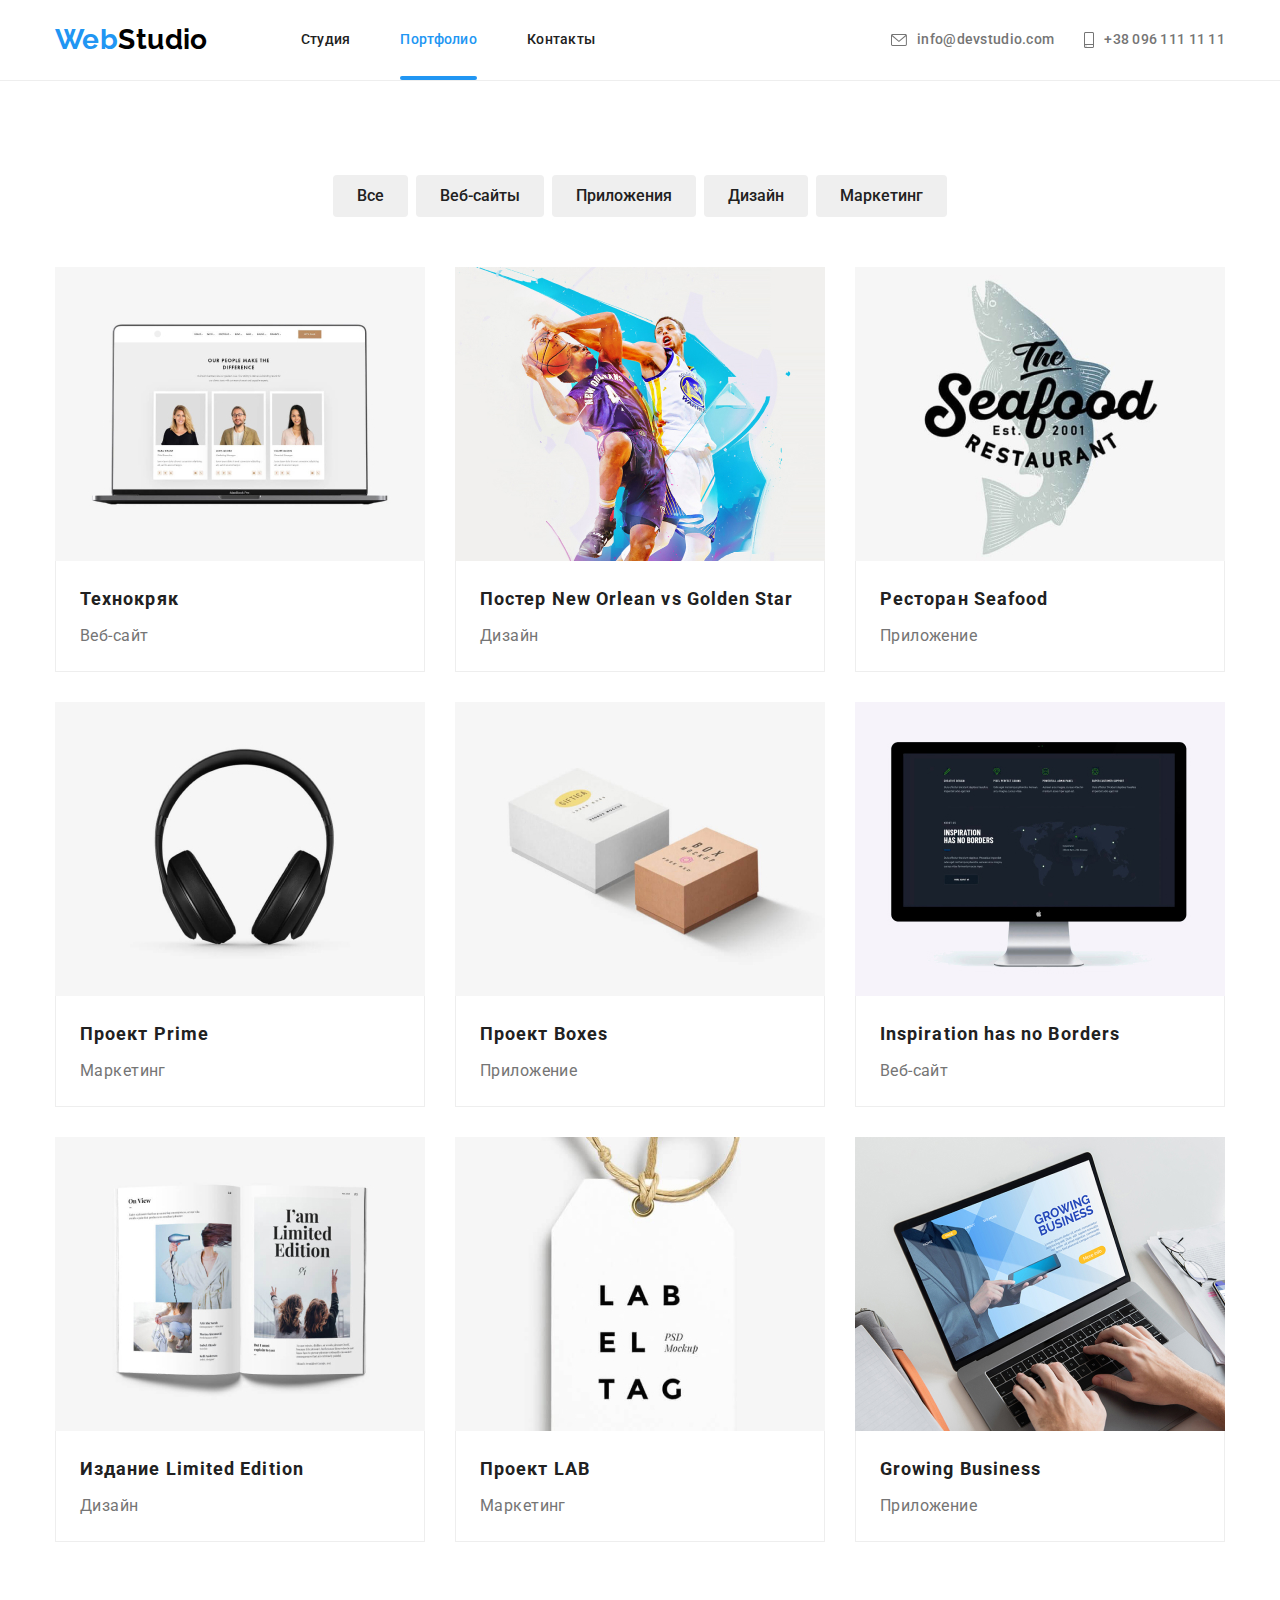
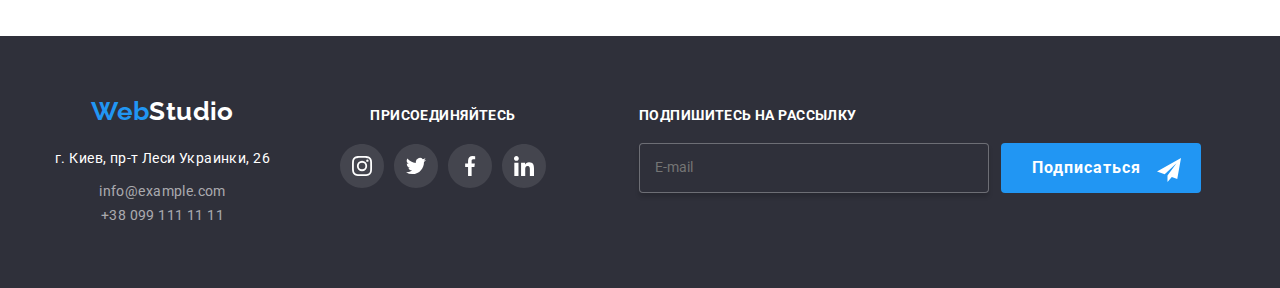
==== commit abbccf90: "7.06." ====
--- a/portfolio.html
+++ b/portfolio.html
@@ -19,8 +19,7 @@
         <div class="conteiner header__conteiner ">
             <div class="gt">
                 <a class="logo" href="https://www.google.com/">
-                    <span class="logo__web">Web</span>
-                    <span class="logo__studio">Studio</span></a>
+                    <span class="logo__web">Web</span><span class="logo__studio">Studio</span></a>
             
             <button class="menu-mobile is-open" type="button" aria-expanded="false" data-menu-button>
                         <svg width="40px" height="40px" aria-controls="mobile-menu" aria-label="Переключатель мобильного меню ">
@@ -372,11 +371,10 @@
 
 <footer class="footer-bg">
     <div class="conteiner footer-conteiner">
-        <div class="footer-adaptive">
+        <div class="footer-adapt ">
             <div class="footer-bg-flex">
                 <a class="logo-fr" href="https://www.google.com/">
-                    <span class="logo-fr__web--accent">Web</span>
-                    <span>Studio</span>
+                    <span class="logo-fr__web--accent">Web</span><span>Studio</span>
                 </a>
                 <address class="footer-adress">
                     <ul class="contacts-list list">
--- a/css/main.min.css
+++ b/css/main.min.css
@@ -1 +1 @@
-:root{--primary-text-color: #757575;--title-text-color: #212121;--accent-text-color: #2196f3;--primary-bg-color: #e5e5e5;--header-bg-color: #ffffff;--logo-text-studio: #000000;--footer-bg-color: #2f303a;--border-color: #eeeeee;--comand-bg-color: #f5f4fa;--hero-bg-color: #c4c4c4;--customers-border-color: #afb1b8;--backdrop-color: #0000001a;--overlay-progects: rgba(33, 150, 243, 0.9)}.conteiner{padding-left:15px;padding-right:15px;margin-left:auto;margin-right:auto}@media screen and (min-width: 480px){.conteiner{max-width:480px}}@media screen and (min-width: 768px){.conteiner{max-width:768px;width:100%;padding-left:15px;padding-right:15px;margin-left:auto;margin-right:auto}}@media screen and (min-width: 1200px){.conteiner{max-width:1200px;padding-bottom:94px}}body{background-color:var(--header-bg-color);color:var(--primary-text-color);font-family:Roboto,sans-serif;font-size:14px;letter-spacing:.03em}.section{padding-top:94px;padding-bottom:94px}@media screen and (max-width: 480px){.section{padding-top:60px;padding-bottom:60px}}@media screen and (min-width: 480px){.section{padding-top:60px;padding-bottom:60px}}@media screen and (min-width: 1200px){.section{padding-top:94px;padding-bottom:94px}}.section .section--no-padding{padding-bottom:0}.section__title{margin-bottom:30px;color:var(--title-text-color);font-weight:700;font-size:28px;line-height:1.17}@media screen and (min-width: 480px){.section__title{margin-bottom:30px;font-size:28px}}@media screen and (min-width: 768px){.section__title{margin-bottom:30px}}@media screen and (min-width: 1200px){.section__title{margin-bottom:50px;font-size:36px}}a{text-decoration:none}h1,h2,h3,h4,h5,h6,p{margin:0;padding:0}img{display:block;width:100%;height:auto}textarea{resize:none}ul,a{margin:0;padding:0;list-style:none}.hidden{position:absolute;width:1px;height:1px;margin:-1px;border:0;padding:0;white-space:nowarp;clip-path:insert(100%);clip:rect(0 0 0 0);overflow:hidden}.centered{text-align:center}.mob-adapt{width:767px;margin:0 auto}@media screen and (min-width: 768px){.mob-adapt{width:100%}}@media screen and (min-width: 1200px){.no-padding-section{padding-bottom:0}}.header{position:relative;background-color:var(--header-bg-color);border-bottom:1px solid var(--border-color)}.nav-head{display:none;display:flex;align-items:center}.header__conteiner{align-items:center;padding-left:15px;padding-right:15px;margin-left:auto;margin-right:auto}.header__conteiner.header__conteiner--adapt{margin-left:0;margin-right:0}@media screen and (min-width: 768px){.header__conteiner{display:flex;width:1200px}}@media screen and (min-width: 1200px){.header__conteiner{display:flex;width:1200px;padding-bottom:0}}.gt{display:flex;justify-content:space-between}.menu-mobile{position:absolute;z-index:2;background-color:rgba(0,0,0,0);border:none;top:10px;right:15px;margin:0;padding:0}.menu-mobile .icon-cross{display:none}@media screen and (min-width: 768px){.menu-mobile{display:none}}.btn-mob{margin-right:15px}.menu-mobile.is-open .icon-menu{display:none}.menu-mobile.is-open .icon-cross{display:block}.logo{display:block;font-family:"Raleway";font-weight:700;font-size:24px;line-height:1.17;text-decoration:none;padding-top:16px;padding-bottom:16px}@media screen and (min-width: 1200px){.logo{font-size:28px;line-height:1.1071}}.logo .logo__web{display:inline-block;color:var(--accent-text-color)}.logo .logo__studio{color:var(--logo-text-studio);font-family:"Raleway";transition:color 250ms cubic-bezier(0.4, 0, 0.2, 1)}.site-nav{display:none}@media screen and (min-width: 768px){.site-nav{display:flex;margin-left:93px}}.site-nav__link{position:relative;display:block;padding-top:32px;padding-bottom:32px;color:var(--title-text-color);font-weight:500;line-height:1.14;letter-spacing:.02em;transition:color 250ms cubic-bezier(0.4, 0, 0.2, 1)}.site-nav__link:hover,.site-nav__link:focus{color:var(--accent-text-color)}.site-nav__link--current{color:var(--accent-text-color)}.site-nav__link::after{content:" ";position:absolute;display:block;bottom:0;right:0;width:100%;height:4px;border-radius:2px;background-color:var(--accent-text-color);opacity:1;transition:opacity 250ms cubic-bezier(0.4, 0, 0.2, 1);visibility:hidden}.site-nav__link--current::after{opacity:1;visibility:visible}.site-nav__item:not(:last-child){margin-right:50px}.contacts-header{display:none;display:flex;margin-left:auto}@media screen and (min-width: 768px){.contacts-header{flex-direction:column}}@media screen and (min-width: 1200px){.contacts-header{flex-direction:row}}.contacts-header .contacts-header__icon{margin-right:10px}@media screen and (min-width: 768px){.contacts-header .contacts-header__item{margin-bottom:10px}}.contacts-header .contacts-header__item:last-child{margin-bottom:0}@media screen and (min-width: 1200px){.contacts-header .contacts-header__item{margin-right:30px}}.contacts-header .contacts-header__link{display:none}@media screen and (min-width: 768px){.contacts-header .contacts-header__link{display:flex;align-items:normal;fill:var(--primary-text-color);color:var(--primary-text-color);font-weight:500;line-height:1.14;letter-spacing:.02em;transition:fill 250ms cubic-bezier(0.4, 0, 0.2, 1),color 250ms cubic-bezier(0.4, 0, 0.2, 1)}.contacts-header .contacts-header__link:not(:last-child){margin-left:0}.contacts-header .contacts-header__link:hover{color:var(--accent-text-color);fill:var(--accent-text-color)}.contacts-header .contacts-header__link:focus{color:var(--accent-text-color);fill:var(--accent-text-color)}}@media screen and (min-width: 1200px){.contacts-header .contacts-header__link{display:flex;align-items:center;padding-top:20px;padding-bottom:20px;fill:var(--primary-text-color);color:var(--primary-text-color);font-weight:500;line-height:1.14;letter-spacing:.02em;transition:fill 250ms cubic-bezier(0.4, 0, 0.2, 1),color 250ms cubic-bezier(0.4, 0, 0.2, 1)}.contacts-header .contacts-header__link .contacts-header__link:not(:last-child){margin-left:0}.contacts-header .contacts-header__link .contacts-header__link:hover{color:var(--accent-text-color);fill:var(--accent-text-color)}.contacts-header .contacts-header__link .contacts-header__link:focus{color:var(--accent-text-color);fill:var(--accent-text-color)}}.mobile-menu{z-index:1;position:fixed;display:none;top:0;left:0;width:100%;background-color:var(--header-bg-color);width:100vw;height:100vh;overflow-y:auto;padding-top:48px;padding-bottom:48px;padding-left:40px}.mobile-menu .conteiner{display:flex;flex-direction:column;height:100%;justify-content:space-between}.mobile-menu.is-open{display:block}@media screen and (min-width: 768px){.mobile-menu.is-open{display:none}}.mobile-menu__link{color:var(--title-text-color);font-weight:500;font-size:40px;line-height:1.175;text-align:center;letter-spacing:.02em}.mobile-menu__link--current{color:var(--accent-text-color);font-weight:500;font-size:40px;line-height:1.175;text-align:center;letter-spacing:.02em}.mobile-menu__item{margin-bottom:32px}.mobile-menu__item:last-child{margin-bottom:0}.contacts-mob-menu{margin-bottom:64px}.contacts-mob-menu__item{color:var(--primary-text-color);font-weight:500;font-size:34px;line-height:1.1764;letter-spacing:.02em;margin-bottom:30px}.contacts-mob-menu__item:last-child{margin-bottom:0}.contacts-mob-menu__item .contacts-mob-menu__link--small{font-weight:500;font-size:24px;line-height:.8571;letter-spacing:.02em}.contacts-mob-menu__item .contacts-mob-menu__link--small:hover,.contacts-mob-menu__item .contacts-mob-menu__link--small:focus{color:var(--accent-text-color)}.contacts-mob-menu__link{color:var(--primary-text-color);font-weight:500;font-size:34px;line-height:1.1764;letter-spacing:.02em}.contacts-mob-menu__link:hover,.contacts-mob-menu__link:focus{color:var(--accent-text-color)}.mob-menu-social{position:relative;display:flex}.mob-menu-social__item::before{display:block;content:" ";position:absolute;width:22px;height:1px;left:0px;top:10px;margin-left:10px;border:1px solid rgba(33,33,33,.2);transform:rotate(90deg)}.mob-menu-social__item{position:relative;font-weight:500;font-size:18px;line-height:1.2222;letter-spacing:.02em;margin-right:20px}.mob-menu-social__item:last-child{margin-right:0}.mob-menu-social__link{color:var(--primary-text-color)}.mob-menu-social__link:hover,.mob-menu-social__link:focus{color:var(--accent-text-color)}.button{color:var(--title-text-color);cursor:pointer;font-weight:500;font-size:16px;line-height:1.625;border-radius:4px;border-color:rgba(0,0,0,0);transition:background-color 250ms cubic-bezier(0.4, 0, 0.2, 1),color 250ms cubic-bezier(0.4, 0, 0.2, 1)}.button:hover,.button:focus{background-color:var(--accent-text-color);color:var(--header-bg-color);box-shadow:0px 2px 2px 0px rgba(0,0,0,.1215686275);box-shadow:0px 1px 2px 0px rgba(0,0,0,.0784313725);box-shadow:0px 3px 1px 0px rgba(0,0,0,.1019607843)}.portfolio-nav__btn{padding-top:6px;padding-bottom:6px;padding-left:22px;padding-right:22px}.portfolio-nav__btn:hover{background-color:var(--accent-text-color);color:var(--header-bg-color);box-shadow:0px 2px 2px 0px rgba(0,0,0,.1215686275);box-shadow:0px 1px 2px 0px rgba(0,0,0,.0784313725);box-shadow:0px 3px 1px 0px rgba(0,0,0,.1019607843)}.hero__button{display:flex;flex-direction:row;align-items:flex-start;padding:10px 32px;box-shadow:0px 4px 4px rgba(0,0,0,.15);border-radius:4px;margin-left:auto;margin-right:auto;margin-top:30px;background-color:var(--accent-text-color);color:var(--header-bg-color);border-color:var(--accent-text-color);font-weight:700;font-size:16px;line-height:1.875;border-radius:4px;cursor:pointer;border-color:rgba(0,0,0,0);transition:background-color 250ms cubic-bezier(0.4, 0, 0.2, 1),color 250ms cubic-bezier(0.4, 0, 0.2, 1)}.btn-submit-ft{position:relative;width:200px;height:50px;border-radius:4px;border-color:rgba(0,0,0,0);color:var(--header-bg-color);background-color:var(--accent-text-color);font-weight:700;font-size:16px;line-height:1.875;letter-spacing:.06em;text-align:start;padding-left:29px}.btn-submit-ft__icon{position:absolute;right:155px;top:82px;fill:var(--header-bg-color)}@media screen and (min-width: 1200px){.btn-submit-ft__icon{right:20px;top:15px}}.btn-modal{position:absolute;top:8px;right:8px;background-color:var(--header-bg-color);border:1px solid rgba(0,0,0,.1019607843);width:30px;height:30px;border-radius:50%;transition:border 250ms cubic-bezier(0.4, 0, 0.2, 1)}.btn-modal__icon{position:absolute;top:50%;width:30px;height:30px;padding:6px;border-radius:17px;fill:var(--logo-text-studio);transform:translate(-50%, -50%);transition:fill 250ms cubic-bezier(0.4, 0, 0.2, 1)}.btn-modal__icon:hover{fill:var(--accent-text-color)}.btn-modal:hover{border:1px solid var(--accent-text-color)}.btn-submit{display:block;border-radius:4px;border-color:rgba(0,0,0,0);color:var(--header-bg-color);background-color:var(--accent-text-color);font-weight:700;font-size:16px;line-height:1.875;letter-spacing:.06em;padding:10px 56px;margin-top:30px;margin-left:auto;margin-right:auto}.hero{background-color:var(--hero-bg-color);text-align:center;padding-top:118px;padding-bottom:118px;background:rgba(47,48,58,.4);width:767px;height:400px;margin-right:auto;margin-left:auto;background-repeat:no-repeat;background-size:cover;background-position:center;background-image:linear-gradient(to right, rgba(47, 48, 58, 0.4), rgba(47, 48, 58, 0.4)),url(../images/overlay-mobile.jpg)}@media(min-device-pixel-ratio: 2),(min-resolution: 192dpi),(min-resolution: 2dppx){.hero{background-image:linear-gradient(to right, rgba(47, 48, 58, 0.4), rgba(47, 48, 58, 0.4)),url(../images/overlay-mobile-2x.jpg)}}@media screen and (min-width: 768px){.hero{background-color:var(--hero-bg-color);text-align:center;padding-top:118px;padding-bottom:118px;background:rgba(47,48,58,.4);max-width:100%;width:1200px;height:400px;margin-right:auto;margin-left:auto;background-repeat:no-repeat;background-size:cover;background-position:center;background-image:linear-gradient(to right, rgba(47, 48, 58, 0.4), rgba(47, 48, 58, 0.4)),url(../images/overlay-tablet.jpg)}}@media screen and (min-width: 768px)and (min-device-pixel-ratio: 2),screen and (min-width: 768px)and (min-resolution: 192dpi),screen and (min-width: 768px)and (min-resolution: 2dppx){.hero{background-image:linear-gradient(to right, rgba(47, 48, 58, 0.4), rgba(47, 48, 58, 0.4)),url(../images/overlay-tablet-2x.jpg)}}@media screen and (min-width: 1200px){.hero{width:1600px;height:600px;padding-top:200px;padding-bottom:200px;background-repeat:no-repeat;background-size:cover;background-position:center;background-image:linear-gradient(to right, rgba(47, 48, 58, 0.4), rgba(47, 48, 58, 0.4)),url(../images/bg-image.png)}}@media screen and (min-width: 1200px)and (min-device-pixel-ratio: 2),screen and (min-width: 1200px)and (min-resolution: 192dpi),screen and (min-width: 1200px)and (min-resolution: 2dppx){.hero{background-image:linear-gradient(to right, rgba(47, 48, 58, 0.4), rgba(47, 48, 58, 0.4)),url(../images/overlay-desk-2x.jpg)}}.hero .hero__title{width:360px;margin:0 auto;color:var(--header-bg-color);margin:0 auto;color:var(--header-bg-color);font-weight:900;font-size:26px;line-height:1.36;letter-spacing:.06em;text-transform:uppercase}@media screen and (min-width: 768px){.hero .hero__title{width:360px;height:84px}}@media screen and (min-width: 1200px){.hero .hero__title{width:696px;height:120px;font-weight:900;font-size:44px;line-height:1.3636;text-align:center;letter-spacing:.06em;text-transform:uppercase}}.advantage-studio{margin-bottom:-30px}@media screen and (min-width: 768px){.advantage-studio{display:flex;flex-wrap:wrap;margin-left:-30px;margin-bottom:-30px}}.advantage-studio .advantage-studio__item{margin-bottom:30px}@media screen and (min-width: 768px){.advantage-studio .advantage-studio__item{width:calc((100% - 60px)/2);margin-left:30px;margin-bottom:30px}}@media screen and (min-width: 1200px){.advantage-studio .advantage-studio__item{width:calc((100% - 120px)/4);margin-left:30px;margin-bottom:30px}}.advantage-studio .advantage-studio__title{margin-top:30px;margin-bottom:10px;color:var(--title-text-color);font-size:14px;font-weight:700;line-height:1.14;text-transform:uppercase;text-align:center}@media screen and (min-width: 768px){.advantage-studio .advantage-studio__title{text-align:start}}.advantage-studio .advantage-studio__text{color:var(--primary-text-color);line-height:1.71}.advantage-img{display:flex;justify-content:center;align-items:center;height:120px;border-radius:4px;background-color:var(--comand-bg-color)}@media screen and (min-width: 1200px){.section--no-padding{padding-bottom:0}}.section--outher-bg{background-color:var(--comand-bg-color)}@media screen and (min-width: 1200px){.section--outher-bg{padding-bottom:0}}.team{margin-bottom:-30px}@media screen and (min-width: 768px){.team{display:flex;flex-wrap:wrap;margin-left:-30px;margin-bottom:-30px}}@media screen and (min-width: 1200px){.team{display:flex;flex-wrap:wrap;margin-left:-30px;margin-bottom:-30px}}.team .team__item{background:#fff;box-shadow:0px 1px 3px rgba(0,0,0,.12),0px 1px 1px rgba(0,0,0,.14),0px 2px 1px rgba(0,0,0,.2);border-radius:0px 0px 4px 4px;margin-bottom:30px;margin-bottom:30px}.team .team__item:nth-child(n+4){margin-right:0}@media screen and (min-width: 768px){.team .team__item{width:calc(50% - 30px);margin-left:30px;margin-bottom:30px}}@media screen and (min-width: 1200px){.team .team__item{width:calc(25% - 30px);margin-left:30px;margin-bottom:30px}}.team .team__card{padding-top:30px;padding-bottom:30px;padding-left:32px;padding-right:32px}.team .team__title{margin-bottom:10px;color:var(--title-text-color);font-size:18px;font-weight:700;line-height:1.875;letter-spacing:.06em;text-align:center}.team .team__text{color:var(--primary-text-color);font-size:16px;line-height:1.875;text-align:center}.social{display:flex;justify-content:center;margin-top:16px;cursor:pointer}.social .social__item{display:flex;justify-content:center;background-color:var(--header-bg-color);width:44px;height:44px;border-radius:20px;margin-right:10px;fill:var(--customers-border-color);transition:background-color 250ms cubic-bezier(0.4, 0, 0.2, 1),fill 250ms cubic-bezier(0.4, 0, 0.2, 1)}.social .social__item:hover{background-color:var(--accent-text-color);fill:var(--header-bg-color)}.social__item:last-child{margin-right:0}.customers{margin-bottom:-30px;display:flex;flex-wrap:wrap;margin-left:-30px;margin-bottom:-30px}@media screen and (min-width: 768px){.customers{display:flex;flex-wrap:wrap;margin-left:-30px;margin-bottom:-30px}}@media screen and (min-width: 1200px){.customers{display:flex;flex-wrap:wrap;margin-left:-30px;margin-bottom:-30px}}.customers .customers__item{height:92px;margin-bottom:30px;width:calc(50% - 30px);margin-left:30px;margin-bottom:30px}@media screen and (min-width: 768px){.customers .customers__item{width:calc(33.3333333333% - 30px);margin-left:30px;margin-bottom:30px}}@media screen and (min-width: 1200px){.customers .customers__item{width:calc(16.6666666667% - 30px);margin-left:30px;margin-bottom:30px}}.customers .customers__link{width:100%;height:100%;display:flex;align-items:center;margin-right:30px;justify-content:space-around;border:1px solid var(--customers-border-color);border-radius:4px;border-color:var(--customers-border-color);cursor:pointer;fill:var(--customers-border-color);transition:border-color 250ms cubic-bezier(0.4, 0, 0.2, 1),fill 250ms cubic-bezier(0.4, 0, 0.2, 1)}.customers .customers__link:hover,.customers .customers__link:focus{fill:var(--accent-text-color);border-color:var(--accent-text-color)}.customers .customers__logo{fill:var(--customers-border-color);transition:fill 250ms cubic-bezier(0.4, 0, 0.2, 1)}.customers .customers__logo:hover{fill:var(--accent-text-color)}.card-text{flex-grow:1;padding-left:24px;padding-right:24px;padding-top:20px;padding-bottom:20px;border-left:1px solid var(--border-color);border-right:1px solid var(--border-color);border-bottom:1px solid var(--border-color)}.card-text .card-text__title{margin-bottom:4px;color:var(--title-text-color);font-size:18px;font-weight:700;line-height:2;letter-spacing:.06em}.card-text .card-text__text{color:var(--primary-text-color);font-size:16px;line-height:1.875}.absolt{overflow:hidden;position:relative}.absolt .absolt__text{position:absolute;top:0;left:0;width:100%;height:100%;background-color:var(--overlay-progects);transform:translateY(100%);transition:transform 250ms cubic-bezier(0.4, 0, 0.2, 1);opacity:0;color:var(--header-bg-color);font-size:18px;line-height:1.5555;letter-spacing:.03em;padding:63px 24px 63px 24px}.absolt::before{position:absolute;display:inline-block;background-color:var(--overlay-progects);width:100%;height:100%;opacity:0;transform:translateY(100%);transition:transform 250ms cubic-bezier(0.4, 0, 0.2, 1)}.absolt:hover::before{opacity:1}.absolt:hover.absolt::before{transform:translateY(0)}.progects__links:hover .absolt__text,.progects__links:focus .absolt__text{transform:translateY(0);opacity:1}@media screen and (min-width: 768px){.progects{display:flex;flex-wrap:wrap;margin-right:-30px;margin-bottom:-30px}}@media screen and (min-width: 1200px){.progects{display:flex;flex-wrap:wrap;margin-right:-30px;margin-bottom:-30px}}.progects .progects__links{display:flex;flex-direction:column;height:100%}.progects__item{position:relative;margin-bottom:30px}.progects__item .progects__item:last-child{margin-bottom:0}@media screen and (min-width: 768px){.progects__item{flex-basis:calc((100% - 60px)/2);margin-right:30px;margin-bottom:30px}.progects__item .progects__item:last-child{margin-bottom:0}}@media screen and (min-width: 1200px){.progects__item{flex-basis:calc((100% - 90px)/3);margin-right:30px;margin-bottom:30px}.progects__item .progects__item:nth-child(3n){margin-right:0}}.progects__item:last-child{margin-bottom:0}.progects__links{display:block;transition:box-shadow 250ms cubic-bezier(0.4, 0, 0.2, 1)}.progects__links:hover{box-shadow:0px 1px 1px rgba(0,0,0,.12),0px 4px 4px rgba(0,0,0,.06),1px 4px 6px rgba(0,0,0,.16)}.portfolio-nav{display:flex;justify-content:center;cursor:pointer}.portfolio-nav .portfolio-nav__item{margin-right:8px}.footer-bg{background-color:var(--footer-bg-color);padding-top:60px;padding-bottom:60px;width:767px;margin:0 auto 0 auto}@media screen and (min-width: 768px){.footer-bg{width:100%}}@media screen and (min-width: 1200px){.footer-bg{padding-bottom:0}.footer-bg .conteiner{padding-bottom:0}}.logo-fr{color:var(--header-bg-color);font-family:"Raleway";font-weight:700;font-size:26px;line-height:1.2;text-decoration:none}.logo-fr .logo-fr__web--accent{color:var(--accent-text-color)}.footer-adress{margin-top:20px}.contacts-list{display:flex;flex-direction:column;align-items:center}.contacts-list .contacts-list__adress{color:var(--header-bg-color);font-style:normal;font-size:14px;line-height:1.71;margin-bottom:9px}.contacts-list .contacts-list__contacts{font-style:normal;line-height:1.7;color:rgba(255,255,255,.6);margin-bottom:9px}.contacts-list .contacts-list__contacts--tel{margin-bottom:0}.footer-conteiner{display:flex;flex-direction:column;align-items:center}@media screen and (min-width: 1200px){.footer-conteiner{display:flex;flex-direction:row;align-items:flex-start}}.footer-list-contacts{display:block;margin-bottom:9px}.footer-bg-flex{display:flex;flex-direction:column;align-items:center;margin-bottom:60px}.invisible-header{display:none}.title-footer{color:var(--header-bg-color);font-style:normal;font-weight:700;font-size:14px;line-height:1.14;letter-spacing:.03em;text-transform:uppercase;margin-bottom:20px}.footer-social{display:flex}.footer-social .footer-social__icon{fill:rgba(255,255,255,.1);transition:fill 250ms cubic-bezier(0.4, 0, 0.2, 1)}.footer-social .footer-social__icon:hover{fill:var(--accent-text-color)}.footer-social .footer-social__item{margin-right:10px}.footer-social .footer-social__item:last-child{margin-right:0}.social-footer{display:flex;flex-direction:column;align-items:center;margin-bottom:60px}@media screen and (min-width: 768px){.social-footer{margin-top:0;margin-bottom:0}}@media screen and (min-width: 1200px){.social-footer{margin-top:0;margin-bottom:0;margin-left:70px}}.subscription-footer{display:flex;flex-direction:column;align-items:center}@media screen and (min-width: 1200px){.subscription-footer{display:flex;flex-direction:column;align-items:baseline}}.subscription-footer .subscription-footer__text{margin-bottom:20px;font-weight:700;font-size:14px;line-height:1.1428;letter-spacing:.03em;text-transform:uppercase;color:var(--header-bg-color)}.form-footer{position:relative;display:flex;align-items:center;flex-direction:column}@media screen and (min-width: 1200px){.form-footer{display:flex;flex-direction:row;align-items:flex-start}}.form-footer .form-footer__input{margin-bottom:20px;margin-right:12px;width:450px;height:50px;padding:15px 15px 16px;border-radius:4px;color:rgba(255,255,255,.6);background-color:var(--footer-bg-color);border:1px solid rgba(255,255,255,.3019607843);box-shadow:0px 4px 4px 0px rgba(0,0,0,.1490196078)}@media screen and (min-width: 1200px){.form-footer .form-footer__input{width:350px;height:50px}}@media screen and (min-width: 768px){.footer-adaptive{display:flex;align-items:baseline;justify-content:space-around;width:100%}}@media screen and (min-width: 1200px){.footer-adaptive{display:flex;margin-bottom:0}}.footer-tablet{display:flex;margin-bottom:60px}.backdrop{position:fixed;top:0;left:0;width:100%;height:100%;overflow-y:scroll;background-color:var(--backdrop-color);transition:opacity 250ms cubic-bezier(0.4, 0, 0.2, 1);padding-bottom:95px;padding-top:95px;padding-left:15px;padding-right:15px}@media screen and (min-width: 768px){.backdrop{padding-bottom:207px;padding-top:208px;padding-left:159px;padding-right:159px}}.backdrop.is-hidden{opacity:0;pointer-events:none}.modal{position:relative;background-color:var(--header-bg-color);border-radius:4px;padding:40px}@media screen and (min-width: 1200px){.modal{position:absolute;top:50%;left:50%;transform:translate(-50%, -50%);justify-content:flex-end}}.modal .modal__title{display:block;font-size:20px;line-height:1.15;color:var(--title-text-color);margin-bottom:12px;text-align:center}.form-field{position:relative;display:flex;flex-direction:column}.form-field .form-field__input{width:100%;height:40px;border:1px solid rgba(33,33,33,.2);border-radius:4px;margin-bottom:10px;padding:11px 12px 11px 40px}.form-field .form-field__input::placeholder{color:var(--primary-text-color)}.form-field .form-field__label{font-size:12px;line-height:1.17;letter-spacing:.01em;margin-bottom:4px;color:var(--primary-text-color)}.form-field .form-field__icon-form{position:absolute;display:inline-block;top:55%;left:12px;transform:translateY(-55%);transition:fill 250ms cubic-bezier(0.4, 0, 0.2, 1)}.form-field:focus-within .form-field__icon-form{fill:var(--accent-text-color)}.form-field:focus-within .form-field__input{border:1px solid var(--accent-text-color)}.form-comment{width:100%;height:120px;border:1px solid rgba(33,33,33,.2);border-radius:4px;padding:16px 12px}.form-input:focus+.form-field input{border-color:var(--accent-text-color)}.form-label a{color:var(--accent-text-color);text-decoration:revert}.checkbox{-webkit-appearance:none;-moz-appearance:none;appearance:none;position:absolute}.icon-checkbox{display:inline-block;margin-right:8px;width:15px;height:16px;border:2px solid var(--title-text-color);border-radius:4px}.checkbox:checked+.icon-checkbox{border-color:var(--accent-text-color);background-size:contain;background-origin:border-box;background-color:var(--accent-text-color);background-image:url(../icon/icon-check-new.svg)}.form-checkbox input[type=checkbox]{width:16px;height:15px}.form-checkbox{display:flex;align-items:center;justify-content:flex-end;margin-top:20px;margin-bottom:30px}.section--no-pading-top{padding-top:0;padding-bottom:0}.direction{display:flex;justify-content:space-between;padding-top:0}@media screen and (max-width: 1199px){.direction{display:none}}.direction .direction__item{position:relative;flex-basis:calc((100% - 60px)/3)}.direction .direction__label{position:absolute;width:370px;height:70px;background-color:rgba(47,48,58,.8);display:block;left:0;bottom:0;padding-top:27px;color:var(--header-bg-color);font-weight:700;line-height:1.1428;text-align:center;letter-spacing:.03em}@media screen and (max-width: 1199px){.section__title--displayNone{display:none}}.nav-head{display:flex;align-items:center}.portfolio-nav{display:flex;justify-content:flex-start;flex-wrap:wrap;margin-bottom:40px;width:480px}@media screen and (min-width: 768px){.portfolio-nav{width:100%;display:flex;flex-wrap:nowrap;justify-content:center;margin-bottom:30px}}@media screen and (min-width: 1200px){.portfolio-nav{display:flex;flex-wrap:nowrap;margin-bottom:50px}}.portfolio-nav__item{margin-bottom:15px;margin-right:8px}/*# sourceMappingURL=main.min.css.map */+:root{--primary-text-color: #757575;--title-text-color: #212121;--accent-text-color: #2196f3;--primary-bg-color: #e5e5e5;--header-bg-color: #ffffff;--logo-text-studio: #000000;--footer-bg-color: #2f303a;--border-color: #eeeeee;--comand-bg-color: #f5f4fa;--hero-bg-color: #c4c4c4;--customers-border-color: #afb1b8;--backdrop-color: #0000001a;--overlay-progects: rgba(33, 150, 243, 0.9)}.conteiner{padding-left:15px;padding-right:15px;margin-left:auto;margin-right:auto}@media screen and (min-width: 480px){.conteiner{max-width:480px}}@media screen and (min-width: 768px){.conteiner{max-width:768px;width:100%;padding-left:15px;padding-right:15px;margin-left:auto;margin-right:auto}}@media screen and (min-width: 1200px){.conteiner{max-width:1200px}}body{background-color:var(--header-bg-color);color:var(--primary-text-color);font-family:Roboto,sans-serif;font-size:14px;letter-spacing:.03em}.section{padding-top:94px;padding-bottom:94px}@media screen and (max-width: 480px){.section{padding-top:60px;padding-bottom:60px}}@media screen and (min-width: 480px){.section{padding-top:60px;padding-bottom:60px}}@media screen and (min-width: 1200px){.section{padding-top:94px;padding-bottom:94px}}.section .section--no-padding{padding-bottom:0}.section__title{margin-bottom:30px;color:var(--title-text-color);font-weight:700;font-size:28px;line-height:1.17}@media screen and (min-width: 480px){.section__title{margin-bottom:30px;font-size:28px}}@media screen and (min-width: 768px){.section__title{margin-bottom:30px}}@media screen and (min-width: 1200px){.section__title{margin-bottom:50px;font-size:36px}}.section--no-pading-top{padding-top:0}@media screen and (max-width: 1199px){.section--no-pading-top{padding-bottom:0}}a{text-decoration:none}h1,h2,h3,h4,h5,h6,p{margin:0;padding:0}img{display:block;width:100%;height:auto}textarea{resize:none}ul,a{margin:0;padding:0;list-style:none}.hidden{position:absolute;width:1px;height:1px;margin:-1px;border:0;padding:0;white-space:nowarp;clip-path:insert(100%);clip:rect(0 0 0 0);overflow:hidden}.centered{text-align:center}.mob-adapt{margin:0 auto}@media screen and (min-width: 768px){.mob-adapt{width:100%}}.header{position:relative;background-color:var(--header-bg-color);border-bottom:1px solid var(--border-color)}.nav-head{display:none;display:flex;align-items:center;margin-left:93px;margin-right:auto}.header__conteiner{position:relative;align-items:center;padding-left:15px;padding-right:15px;margin-left:auto;margin-right:auto}@media screen and (min-width: 768px){.header__conteiner{display:flex;width:1200px}}@media screen and (min-width: 1200px){.header__conteiner{display:flex;width:1200px;padding-bottom:0}}.gt{display:flex;justify-content:space-between}.menu-mobile{position:absolute;z-index:2;background-color:rgba(0,0,0,0);border:none;top:10px;right:15px;margin:0;padding:0}.menu-mobile .icon-cross{display:none}@media screen and (min-width: 768px){.menu-mobile{display:none}}.btn-mob{margin-right:15px}.menu-mobile.is-open .icon-menu{display:none}.menu-mobile.is-open .icon-cross{display:block}.logo{display:block;font-family:"Raleway";font-weight:700;font-size:24px;line-height:1.17;text-decoration:none;padding-top:16px;padding-bottom:16px}@media screen and (min-width: 1200px){.logo{font-size:28px;line-height:1.1071}}.logo .logo__web{display:inline-block;color:var(--accent-text-color)}.logo .logo__studio{color:var(--logo-text-studio);font-family:"Raleway";transition:color 250ms cubic-bezier(0.4, 0, 0.2, 1)}.site-nav{display:none}@media screen and (min-width: 768px){.site-nav{display:flex}}.site-nav__link{position:relative;display:block;padding-top:32px;padding-bottom:32px;color:var(--title-text-color);font-weight:500;line-height:1.14;letter-spacing:.02em;transition:color 250ms cubic-bezier(0.4, 0, 0.2, 1)}.site-nav__link:hover,.site-nav__link:focus{color:var(--accent-text-color)}.site-nav__link--current{color:var(--accent-text-color)}.site-nav__link::after{content:" ";position:absolute;display:block;bottom:0;right:0;width:100%;height:4px;border-radius:2px;background-color:var(--accent-text-color);opacity:1;transition:opacity 250ms cubic-bezier(0.4, 0, 0.2, 1);visibility:hidden}.site-nav__link--current::after{opacity:1;visibility:visible}.site-nav__item:not(:last-child){margin-right:50px}.contacts-header{display:none;display:flex}@media screen and (min-width: 768px){.contacts-header{flex-direction:column;justify-content:center}}@media screen and (min-width: 1200px){.contacts-header{flex-direction:row;justify-content:center}}.contacts-header .contacts-header__icon{margin-right:10px}@media screen and (min-width: 768px){.contacts-header .contacts-header__item{margin-bottom:10px}.contacts-header .contacts-header__item:last-child{margin-bottom:0;margin-right:0}}@media screen and (min-width: 1200px){.contacts-header .contacts-header__item{margin-right:30px;margin-bottom:0}}.contacts-header .contacts-header__link{display:none}@media screen and (min-width: 768px){.contacts-header .contacts-header__link{display:flex;align-items:normal;fill:var(--primary-text-color);color:var(--primary-text-color);font-weight:500;line-height:1.14;letter-spacing:.02em;transition:fill 250ms cubic-bezier(0.4, 0, 0.2, 1),color 250ms cubic-bezier(0.4, 0, 0.2, 1)}.contacts-header .contacts-header__link:not(:last-child){margin-left:0}.contacts-header .contacts-header__link:hover{color:var(--accent-text-color);fill:var(--accent-text-color)}.contacts-header .contacts-header__link:focus{color:var(--accent-text-color);fill:var(--accent-text-color)}}@media screen and (min-width: 1200px){.contacts-header .contacts-header__link{display:flex;align-items:center;padding-top:20px;padding-bottom:20px;margin-bottom:0;fill:var(--primary-text-color);color:var(--primary-text-color);font-weight:500;line-height:1.14;letter-spacing:.02em;transition:fill 250ms cubic-bezier(0.4, 0, 0.2, 1),color 250ms cubic-bezier(0.4, 0, 0.2, 1)}.contacts-header .contacts-header__link .contacts-header__link:not(:last-child){margin-left:0}.contacts-header .contacts-header__link .contacts-header__link:hover{color:var(--accent-text-color);fill:var(--accent-text-color)}.contacts-header .contacts-header__link .contacts-header__link:focus{color:var(--accent-text-color);fill:var(--accent-text-color)}}.contacts-header__link:last-child{margin-bottom:0}.mobile-menu{z-index:1;position:fixed;display:none;top:0;left:0;width:100%;background-color:var(--header-bg-color);height:100vh;overflow-y:auto;padding-top:48px;padding-bottom:48px;padding-left:40px}.mobile-menu .conteiner{display:flex;flex-direction:column;height:100%;justify-content:space-between}.mobile-menu.is-open{display:block}@media screen and (min-width: 768px){.mobile-menu.is-open{display:none}}.mobile-menu__link{color:var(--title-text-color);font-weight:500;font-size:40px;line-height:1.175;text-align:center;letter-spacing:.02em}.mobile-menu__link--current{color:var(--accent-text-color);font-weight:500;font-size:40px;line-height:1.175;text-align:center;letter-spacing:.02em}.mobile-menu__item{margin-bottom:32px}.mobile-menu__item:last-child{margin-bottom:0}.contacts-mob-menu{margin-bottom:64px}.contacts-mob-menu__item{color:var(--primary-text-color);font-weight:500;font-size:34px;line-height:1.1764;letter-spacing:.02em;margin-bottom:30px}.contacts-mob-menu__item:last-child{margin-bottom:0}.contacts-mob-menu__item .contacts-mob-menu__link--small{color:var(--primary-text-color);font-weight:500;font-size:24px;line-height:.8571;letter-spacing:.02em}.contacts-mob-menu__link{color:var(--accent-text-color);font-weight:500;font-size:34px;line-height:1.1764;letter-spacing:.02em}.contacts-mob-menu__link:hover,.contacts-mob-menu__link:focus{color:var(--accent-text-color)}.mob-menu-social{position:relative;display:flex;flex-wrap:wrap}.mob-menu-social__item{position:relative;font-weight:500;font-size:3vw;line-height:1.2222;letter-spacing:.02em}.mob-menu-social__item:last-child{margin-right:0}.mob-menu-social__link{color:var(--accent-text-color);border-right:1px solid rgba(33,33,33,.2);padding-left:10px;padding-right:10px}.mob-menu-social__link--last{padding-right:0;border-right:0}.mob-menu-social__link--first{padding-left:0}.button{color:var(--title-text-color);cursor:pointer;font-weight:500;font-size:16px;line-height:1.625;border-radius:4px;border-color:rgba(0,0,0,0);transition:background-color 250ms cubic-bezier(0.4, 0, 0.2, 1),color 250ms cubic-bezier(0.4, 0, 0.2, 1)}.button:hover,.button:focus{background-color:var(--accent-text-color);color:var(--header-bg-color);box-shadow:0px 2px 2px 0px rgba(0,0,0,.1215686275);box-shadow:0px 1px 2px 0px rgba(0,0,0,.0784313725);box-shadow:0px 3px 1px 0px rgba(0,0,0,.1019607843)}.portfolio-nav__btn{padding-top:6px;padding-bottom:6px;padding-left:22px;padding-right:22px}.portfolio-nav__btn:hover{background-color:var(--accent-text-color);color:var(--header-bg-color);box-shadow:0px 2px 2px 0px rgba(0,0,0,.1215686275);box-shadow:0px 1px 2px 0px rgba(0,0,0,.0784313725);box-shadow:0px 3px 1px 0px rgba(0,0,0,.1019607843)}.hero__button{display:flex;flex-direction:row;align-items:flex-start;padding:10px 32px;box-shadow:0px 4px 4px rgba(0,0,0,.15);border-radius:4px;margin-left:auto;margin-right:auto;margin-top:30px;background-color:var(--accent-text-color);color:var(--header-bg-color);border-color:var(--accent-text-color);font-weight:700;font-size:16px;line-height:1.875;border-radius:4px;cursor:pointer;border-color:rgba(0,0,0,0);transition:background-color 250ms cubic-bezier(0.4, 0, 0.2, 1),color 250ms cubic-bezier(0.4, 0, 0.2, 1)}.btn-submit-ft{position:relative;width:200px;height:50px;border-radius:4px;border-color:rgba(0,0,0,0);color:var(--header-bg-color);background-color:var(--accent-text-color);font-weight:700;font-size:16px;line-height:1.875;letter-spacing:.06em;text-align:start;padding-left:29px}.btn-submit-ft__icon{position:absolute;right:90px;top:82px;fill:var(--header-bg-color)}@media screen and (min-width: 480px){.btn-submit-ft__icon{right:155px;top:82px}}@media screen and (min-width: 1200px){.btn-submit-ft__icon{right:20px;top:15px}}.btn-modal{position:absolute;top:8px;right:8px;background-color:var(--header-bg-color);border:1px solid rgba(0,0,0,.1019607843);width:30px;height:30px;border-radius:50%;transition:border 250ms cubic-bezier(0.4, 0, 0.2, 1)}.btn-modal__icon{position:absolute;top:50%;width:30px;height:30px;padding:6px;border-radius:17px;fill:var(--logo-text-studio);transform:translate(-50%, -50%);transition:fill 250ms cubic-bezier(0.4, 0, 0.2, 1)}.btn-modal__icon:hover{fill:var(--accent-text-color)}.btn-modal:hover{border:1px solid var(--accent-text-color)}.btn-submit{display:block;border-radius:4px;border-color:rgba(0,0,0,0);color:var(--header-bg-color);background-color:var(--accent-text-color);font-weight:700;font-size:16px;line-height:1.875;letter-spacing:.06em;padding:10px 56px;margin-top:30px;margin-left:auto;margin-right:auto}.hero{background-color:var(--hero-bg-color);text-align:center;padding-top:118px;padding-bottom:118px;background:rgba(47,48,58,.4);height:400px;margin-right:auto;margin-left:auto;background-repeat:no-repeat;background-size:cover;background-position:center;background-image:linear-gradient(to right, rgba(47, 48, 58, 0.4), rgba(47, 48, 58, 0.4)),url(../images/overlay-mobile.jpg)}@media(min-device-pixel-ratio: 2),(min-resolution: 192dpi),(min-resolution: 2dppx){.hero{background-image:linear-gradient(to right, rgba(47, 48, 58, 0.4), rgba(47, 48, 58, 0.4)),url(../images/overlay-mobile-2x.jpg)}}@media screen and (min-width: 768px){.hero{background-color:var(--hero-bg-color);text-align:center;padding-top:118px;padding-bottom:118px;background:rgba(47,48,58,.4);max-width:100%;width:1200px;height:400px;margin-right:auto;margin-left:auto;background-repeat:no-repeat;background-size:cover;background-position:center;background-image:linear-gradient(to right, rgba(47, 48, 58, 0.4), rgba(47, 48, 58, 0.4)),url(../images/overlay-tablet.jpg)}}@media screen and (min-width: 768px)and (min-device-pixel-ratio: 2),screen and (min-width: 768px)and (min-resolution: 192dpi),screen and (min-width: 768px)and (min-resolution: 2dppx){.hero{background-image:linear-gradient(to right, rgba(47, 48, 58, 0.4), rgba(47, 48, 58, 0.4)),url(../images/overlay-tablet-2x.jpg)}}@media screen and (min-width: 1200px){.hero{width:1600px;height:600px;padding-top:200px;padding-bottom:200px;background-repeat:no-repeat;background-size:cover;background-position:center;background-image:linear-gradient(to right, rgba(47, 48, 58, 0.4), rgba(47, 48, 58, 0.4)),url(../images/bg-image.png)}}@media screen and (min-width: 1200px)and (min-device-pixel-ratio: 2),screen and (min-width: 1200px)and (min-resolution: 192dpi),screen and (min-width: 1200px)and (min-resolution: 2dppx){.hero{background-image:linear-gradient(to right, rgba(47, 48, 58, 0.4), rgba(47, 48, 58, 0.4)),url(../images/overlay-desk-2x.jpg)}}.hero .hero__title{margin:0 auto;color:var(--header-bg-color);margin:0 auto;color:var(--header-bg-color);font-weight:900;font-size:26px;line-height:1.36;letter-spacing:.06em;text-transform:uppercase}@media screen and (min-width: 768px){.hero .hero__title{width:360px}}@media screen and (min-width: 1200px){.hero .hero__title{width:696px;font-weight:900;font-size:44px;line-height:1.3636;text-align:center;letter-spacing:.06em;text-transform:uppercase}}.advantage-studio{margin-bottom:-30px}@media screen and (min-width: 768px){.advantage-studio{display:flex;flex-wrap:wrap;margin-left:-30px;margin-bottom:-30px}}.advantage-studio .advantage-studio__item{margin-bottom:30px}@media screen and (min-width: 768px){.advantage-studio .advantage-studio__item{width:calc((100% - 60px)/2);margin-left:30px;margin-bottom:30px}}@media screen and (min-width: 1200px){.advantage-studio .advantage-studio__item{width:calc((100% - 120px)/4);margin-left:30px;margin-bottom:30px}}.advantage-studio .advantage-studio__title{margin-top:30px;margin-bottom:10px;color:var(--title-text-color);font-size:14px;font-weight:700;line-height:1.14;text-transform:uppercase;text-align:center}@media screen and (min-width: 768px){.advantage-studio .advantage-studio__title{text-align:start}}.advantage-studio .advantage-studio__text{color:var(--primary-text-color);line-height:1.71}.advantage-img{display:flex;justify-content:center;align-items:center;height:120px;border-radius:4px;background-color:var(--comand-bg-color)}.section--outher-bg{background-color:var(--comand-bg-color)}.team{margin-bottom:-30px}@media screen and (min-width: 768px){.team{display:flex;flex-wrap:wrap;margin-left:-30px;margin-bottom:-30px}}@media screen and (min-width: 1200px){.team{display:flex;flex-wrap:wrap;margin-left:-30px;margin-bottom:-30px}}.team .team__item{background:#fff;box-shadow:0px 1px 3px rgba(0,0,0,.12),0px 1px 1px rgba(0,0,0,.14),0px 2px 1px rgba(0,0,0,.2);border-radius:0px 0px 4px 4px;margin-bottom:30px;margin-bottom:30px}.team .team__item:nth-child(n+4){margin-right:0}@media screen and (min-width: 768px){.team .team__item{width:calc(50% - 30px);margin-left:30px;margin-bottom:30px}}@media screen and (min-width: 1200px){.team .team__item{width:calc(25% - 30px);margin-left:30px;margin-bottom:30px}}.team .team__card{padding-top:30px;padding-bottom:30px;padding-left:32px;padding-right:32px}.team .team__title{margin-bottom:10px;color:var(--title-text-color);font-size:18px;font-weight:700;line-height:1.875;letter-spacing:.06em;text-align:center}.team .team__text{color:var(--primary-text-color);font-size:16px;line-height:1.875;text-align:center}.social{display:flex;justify-content:center;margin-top:16px;cursor:pointer}.social .social__item{width:44px;height:44px}.social__link{display:flex;justify-content:center;align-items:center;background-color:var(--header-bg-color);width:44px;height:44px;border-radius:50%;margin-right:10px;fill:var(--customers-border-color);transition:background-color 250ms cubic-bezier(0.4, 0, 0.2, 1),fill 250ms cubic-bezier(0.4, 0, 0.2, 1)}.social__link:hover,.social__link:focus{background-color:var(--accent-text-color);fill:var(--header-bg-color)}.social__link:last-child{margin-right:0}.customers{margin-bottom:-30px;display:flex;flex-wrap:wrap;margin-left:-30px;margin-bottom:-30px}@media screen and (min-width: 768px){.customers{display:flex;flex-wrap:wrap;margin-left:-30px;margin-bottom:-30px}}@media screen and (min-width: 1200px){.customers{display:flex;flex-wrap:wrap;margin-left:-30px;margin-bottom:-30px}}.customers .customers__item{height:92px;margin-bottom:30px;width:calc(50% - 30px);margin-left:30px;margin-bottom:30px}@media screen and (min-width: 768px){.customers .customers__item{width:calc(33.3333333333% - 30px);margin-left:30px;margin-bottom:30px}}@media screen and (min-width: 1200px){.customers .customers__item{width:calc(16.6666666667% - 30px);margin-left:30px;margin-bottom:30px}}.customers .customers__link{width:100%;height:100%;display:flex;align-items:center;margin-right:30px;justify-content:space-around;border:1px solid var(--customers-border-color);border-radius:4px;border-color:var(--customers-border-color);cursor:pointer;fill:var(--customers-border-color);transition:border-color 250ms cubic-bezier(0.4, 0, 0.2, 1),fill 250ms cubic-bezier(0.4, 0, 0.2, 1)}.customers .customers__link:hover,.customers .customers__link:focus{fill:var(--accent-text-color);border-color:var(--accent-text-color)}.customers .customers__logo{fill:var(--customers-border-color);transition:fill 250ms cubic-bezier(0.4, 0, 0.2, 1)}.customers .customers__logo:hover{fill:var(--accent-text-color)}.card-text{flex-grow:1;padding-left:24px;padding-right:24px;padding-top:20px;padding-bottom:20px;border-left:1px solid var(--border-color);border-right:1px solid var(--border-color);border-bottom:1px solid var(--border-color)}.card-text .card-text__title{margin-bottom:4px;color:var(--title-text-color);font-size:18px;font-weight:700;line-height:2;letter-spacing:.06em}.card-text .card-text__text{color:var(--primary-text-color);font-size:16px;line-height:1.875}.absolt{overflow:hidden;position:relative}.absolt .absolt__text{position:absolute;top:0;left:0;width:100%;height:100%;background-color:var(--overlay-progects);transform:translateY(100%);transition:transform 250ms cubic-bezier(0.4, 0, 0.2, 1);opacity:0;color:var(--header-bg-color);font-size:18px;line-height:1.5555;letter-spacing:.03em;padding:63px 24px 63px 24px}.absolt::before{position:absolute;display:inline-block;background-color:var(--overlay-progects);width:100%;height:100%;opacity:0;transform:translateY(100%);transition:transform 250ms cubic-bezier(0.4, 0, 0.2, 1)}.absolt:hover::before{opacity:1}.absolt:hover.absolt::before{transform:translateY(0)}.progects__links:hover .absolt__text,.progects__links:focus .absolt__text{transform:translateY(0);opacity:1}@media screen and (min-width: 768px){.progects{display:flex;flex-wrap:wrap;margin-right:-30px;margin-bottom:-30px}}@media screen and (min-width: 1200px){.progects{display:flex;flex-wrap:wrap;margin-right:-30px;margin-bottom:-30px}}.progects .progects__links{display:flex;flex-direction:column;height:100%}.progects__item{position:relative;margin-bottom:30px}.progects__item:last-child{margin-bottom:0}@media screen and (min-width: 768px){.progects__item{flex-basis:calc((100% - 60px)/2);margin-right:30px;margin-bottom:30px}.progects__item:last-child{margin-bottom:30px}}@media screen and (min-width: 1200px){.progects__item{flex-basis:calc((100% - 90px)/3);margin-right:30px;margin-bottom:30px}}.progects__links{display:block;transition:box-shadow 250ms cubic-bezier(0.4, 0, 0.2, 1)}.progects__links:hover{box-shadow:0px 1px 1px rgba(0,0,0,.12),0px 4px 4px rgba(0,0,0,.06),1px 4px 6px rgba(0,0,0,.16)}.portfolio-nav{display:flex;justify-content:center;cursor:pointer}.footer-bg{background-color:var(--footer-bg-color);padding-top:60px;padding-bottom:60px;margin:0 auto 0 auto}@media screen and (min-width: 768px){.footer-bg{width:100%}}@media screen and (min-width: 1200px){.footer-bg .conteiner{padding-bottom:0}}.logo-fr{color:var(--header-bg-color);font-family:"Raleway";font-weight:700;font-size:26px;line-height:1.2;text-decoration:none}.logo-fr .logo-fr__web--accent{color:var(--accent-text-color)}.footer-adress{margin-top:20px}.contacts-list{display:flex;flex-direction:column;align-items:center}.contacts-list .contacts-list__adress{color:var(--header-bg-color);font-style:normal;font-size:14px;line-height:1.71;margin-bottom:9px}.contacts-list .contacts-list__contacts{font-style:normal;line-height:1.7;color:rgba(255,255,255,.6);margin-bottom:9px}.contacts-list .contacts-list__contacts--tel{margin-bottom:0}.footer-conteiner{display:flex;flex-direction:column;align-items:center}@media screen and (min-width: 1200px){.footer-conteiner{display:flex;flex-direction:row;align-items:baseline}}.footer-list-contacts{display:block;margin-bottom:9px}.footer-bg-flex{display:flex;flex-direction:column;align-items:center;margin-bottom:60px}@media screen and (min-width: 768px){.footer-bg-flex{margin-bottom:0}}@media screen and (min-width: 1200px){.footer-bg-flex{margin-right:70px;margin-bottom:0}}.invisible-header{display:none}.title-footer{color:var(--header-bg-color);font-style:normal;font-weight:700;font-size:14px;line-height:1.14;letter-spacing:.03em;text-transform:uppercase;margin-bottom:20px}.footer-social{display:flex}.footer-social .footer-social__icon{fill:rgba(255,255,255,.1);transition:fill 250ms cubic-bezier(0.4, 0, 0.2, 1)}.footer-social .footer-social__icon:hover{fill:var(--accent-text-color)}.footer-social .footer-social__item{margin-right:10px}.footer-social .footer-social__item:last-child{margin-right:0}.social-footer{display:flex;flex-direction:column;align-items:center}@media screen and (min-width: 768px){.social-footer{margin-top:0;margin-bottom:0}}@media screen and (min-width: 1200px){.social-footer{margin-top:0;margin-bottom:0}}.subscription-footer{display:flex;flex-direction:column;align-items:center;margin-top:60px}@media screen and (min-width: 1200px){.subscription-footer{display:flex;flex-direction:column;align-items:baseline;margin-top:0;margin-left:93px}}.subscription-footer .subscription-footer__text{margin-bottom:20px;font-weight:700;font-size:14px;line-height:1.1428;letter-spacing:.03em;text-transform:uppercase;color:var(--header-bg-color)}.form-footer{position:relative;display:flex;align-items:center;flex-direction:column}@media screen and (min-width: 1200px){.form-footer{display:flex;flex-direction:row;align-items:flex-start}}.form-footer .form-footer__input{width:320px;height:50px;padding:15px 15px 16px;margin-bottom:20px;border-radius:4px;color:rgba(255,255,255,.6);background-color:var(--footer-bg-color);border:1px solid rgba(255,255,255,.3019607843);box-shadow:0px 4px 4px 0px rgba(0,0,0,.1490196078)}@media screen and (min-width: 480px){.form-footer .form-footer__input{width:450px;height:50px;margin-bottom:20px;margin-right:0}}@media screen and (min-width: 1200px){.form-footer .form-footer__input{width:350px;height:50px;margin-bottom:0;margin-right:12px}}.footer-adapt{width:100%}@media screen and (min-width: 768px){.footer-adapt{display:flex;align-items:baseline;justify-content:space-around}}@media screen and (min-width: 1200px){.footer-adapt{display:flex;margin-bottom:0;align-items:baseline;width:auto}}.backdrop{z-index:2;position:fixed;top:0;left:0;width:100%;height:100%;overflow-y:scroll;background-color:var(--backdrop-color);transition:opacity 250ms cubic-bezier(0.4, 0, 0.2, 1);padding-bottom:95px;padding-top:95px;padding-left:15px;padding-right:15px}@media screen and (min-width: 768px){.backdrop{overflow-y:scroll;padding-bottom:207px;padding-top:208px;padding-left:159px;padding-right:159px}}.backdrop.is-hidden{opacity:0;pointer-events:none}.modal{position:relative;background-color:var(--header-bg-color);max-width:450px;border-radius:4px;padding:40px;top:50%;left:50%;transform:translate(-50%, -50%)}@media screen and (min-width: 768px){.modal{max-width:450px;top:50%;left:50%;transform:translate(-50%, -50%)}}@media screen and (min-width: 1200px){.modal{position:absolute;max-width:528px;top:50%;left:50%;transform:translate(-50%, -50%);justify-content:flex-end}}.modal .modal__title{display:block;font-size:20px;line-height:1.15;color:var(--title-text-color);margin-bottom:12px;text-align:center}.form-field{position:relative;display:flex;flex-direction:column}.form-field .form-field__input{width:100%;height:40px;border:1px solid rgba(33,33,33,.2);border-radius:4px;margin-bottom:10px;padding:11px 12px 11px 40px}.form-field .form-field__input::placeholder{color:var(--primary-text-color)}.form-field .form-field__label{font-size:12px;line-height:1.17;letter-spacing:.01em;margin-bottom:4px;color:var(--primary-text-color)}.form-field .form-field__icon-form{position:absolute;display:inline-block;top:55%;left:12px;transform:translateY(-55%);transition:fill 250ms cubic-bezier(0.4, 0, 0.2, 1)}.form-field:focus-within .form-field__icon-form{fill:var(--accent-text-color)}.form-field:focus-within .form-field__input{border:1px solid var(--accent-text-color)}.form-comment{width:100%;height:120px;border:1px solid rgba(33,33,33,.2);border-radius:4px;padding:16px 12px}.form-input:focus+.form-field input{border-color:var(--accent-text-color)}.form-label a{color:var(--accent-text-color);text-decoration:revert}.checkbox{-webkit-appearance:none;-moz-appearance:none;appearance:none;position:absolute}.icon-checkbox{display:inline-block;margin-right:8px;width:15px;height:16px;border:2px solid var(--title-text-color);border-radius:4px}.checkbox:checked+.icon-checkbox{border-color:var(--accent-text-color);background-size:contain;background-origin:border-box;background-color:var(--accent-text-color);background-image:url(../icon/icon-check-new.svg)}.form-checkbox input[type=checkbox]{width:16px;height:15px}.form-checkbox{display:flex;align-items:center;justify-content:flex-end;margin-top:20px;margin-bottom:30px}.direction{display:flex;justify-content:space-between;padding-top:0}@media screen and (max-width: 1199px){.direction{display:none;padding-top:0;padding-bottom:0}}.direction .direction__item{position:relative;flex-basis:calc((100% - 60px)/3)}.direction .direction__label{position:absolute;width:370px;height:70px;background-color:rgba(47,48,58,.8);display:block;left:0;bottom:0;padding-top:27px;color:var(--header-bg-color);font-weight:700;line-height:1.1428;text-align:center;letter-spacing:.03em;text-transform:uppercase}@media screen and (max-width: 1199px){.section__title--displayNone{padding-top:0;padding-bottom:0;display:none}}.nav-head{display:flex;align-items:center}.portfolio-nav{column-gap:8px;row-gap:15px;display:flex;justify-content:flex-start;flex-wrap:wrap;margin-bottom:40px}@media screen and (min-width: 768px){.portfolio-nav{width:100%;display:flex;flex-wrap:nowrap;justify-content:center;margin-bottom:30px}}@media screen and (min-width: 1200px){.portfolio-nav{display:flex;flex-wrap:nowrap;margin-bottom:50px}}@media screen and (min-width: 768px){.portfolio-nav__item{margin-top:0}}.portfolio-nav__item:nth-child(-n+3){margin-top:0}/*# sourceMappingURL=main.min.css.map */